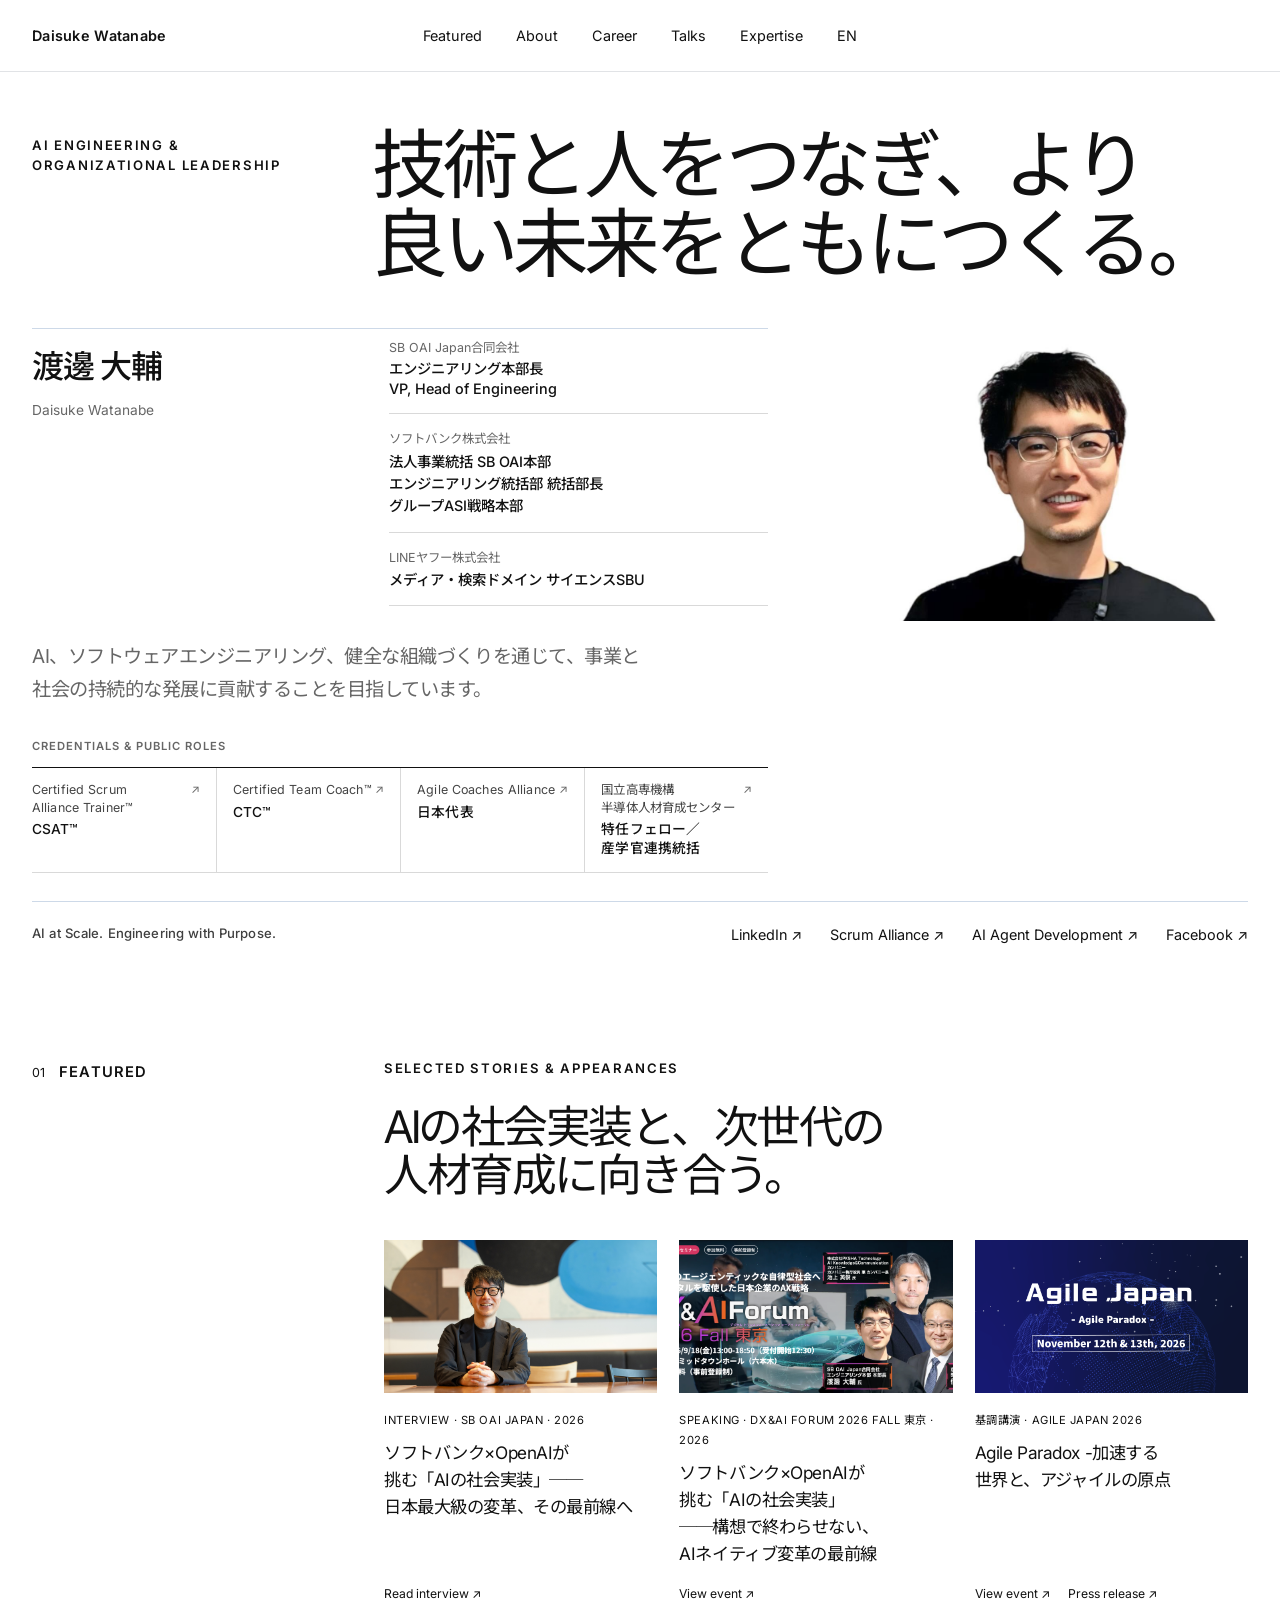
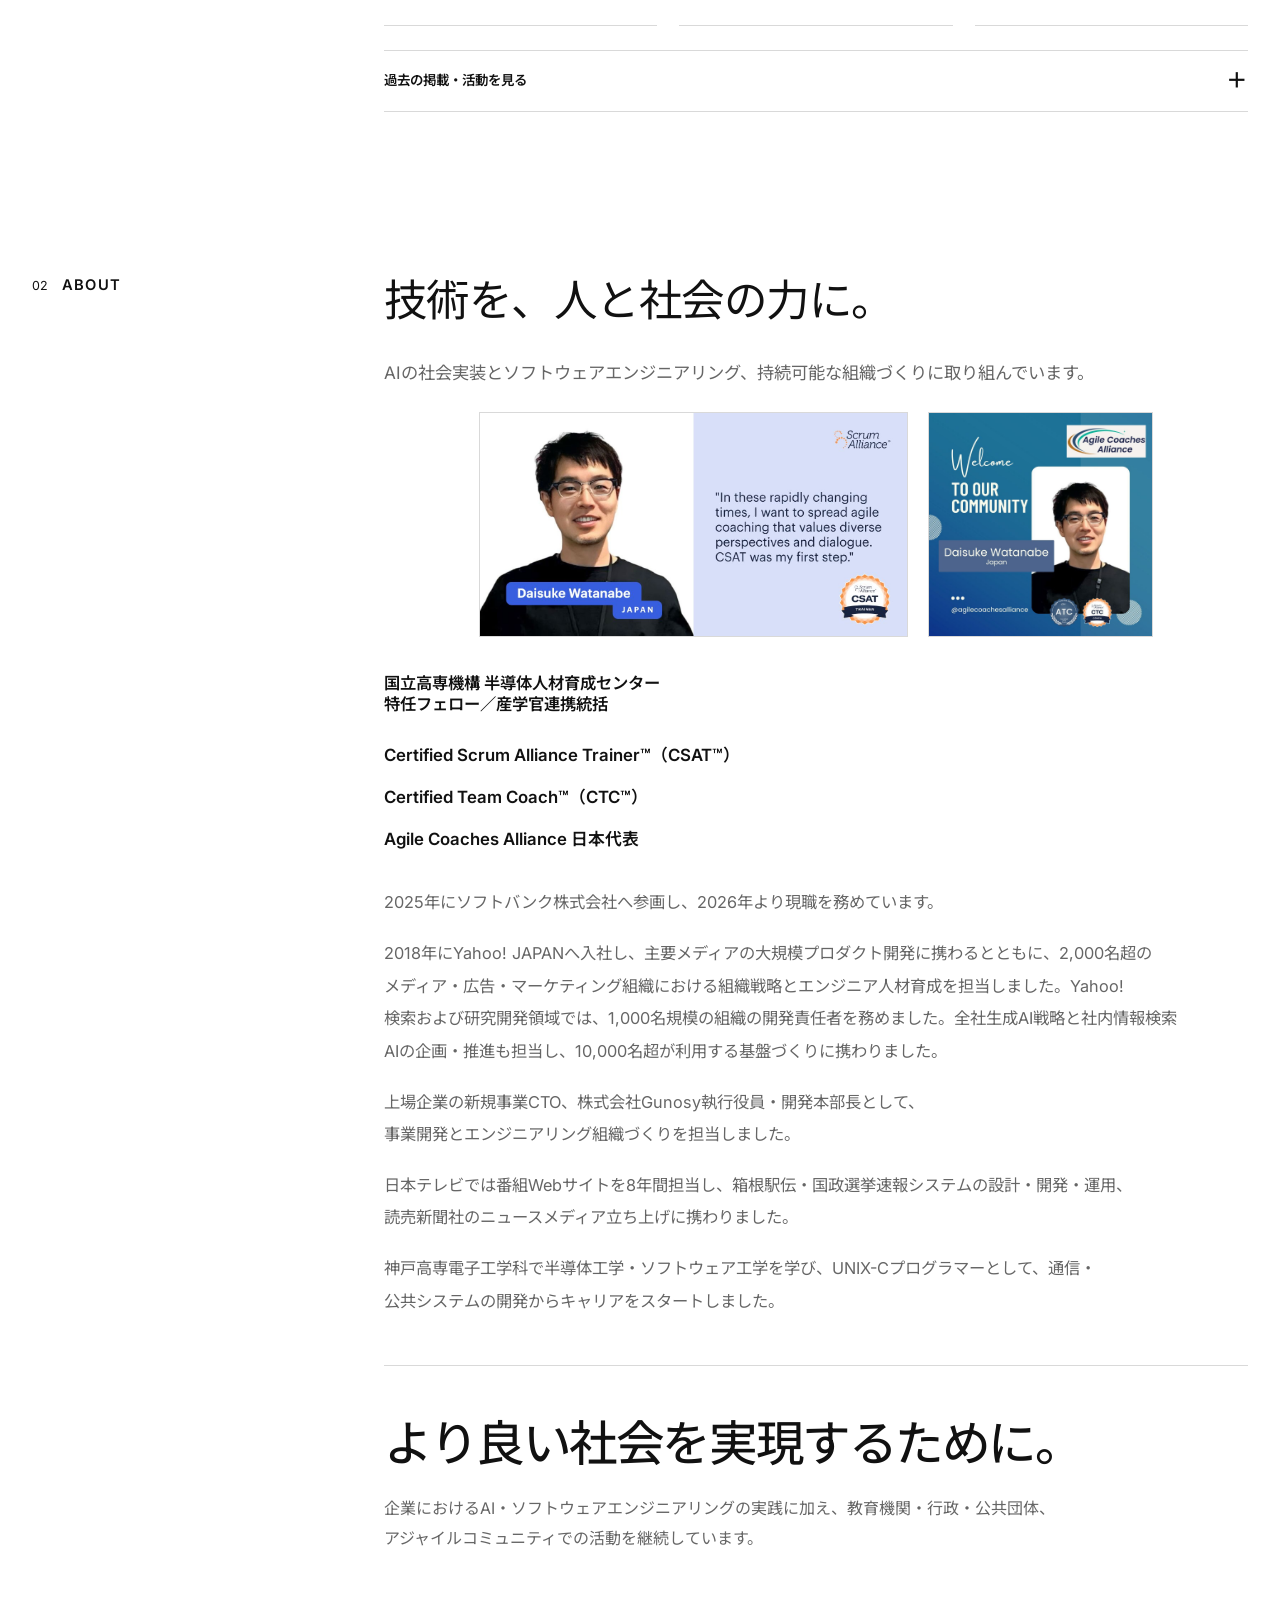
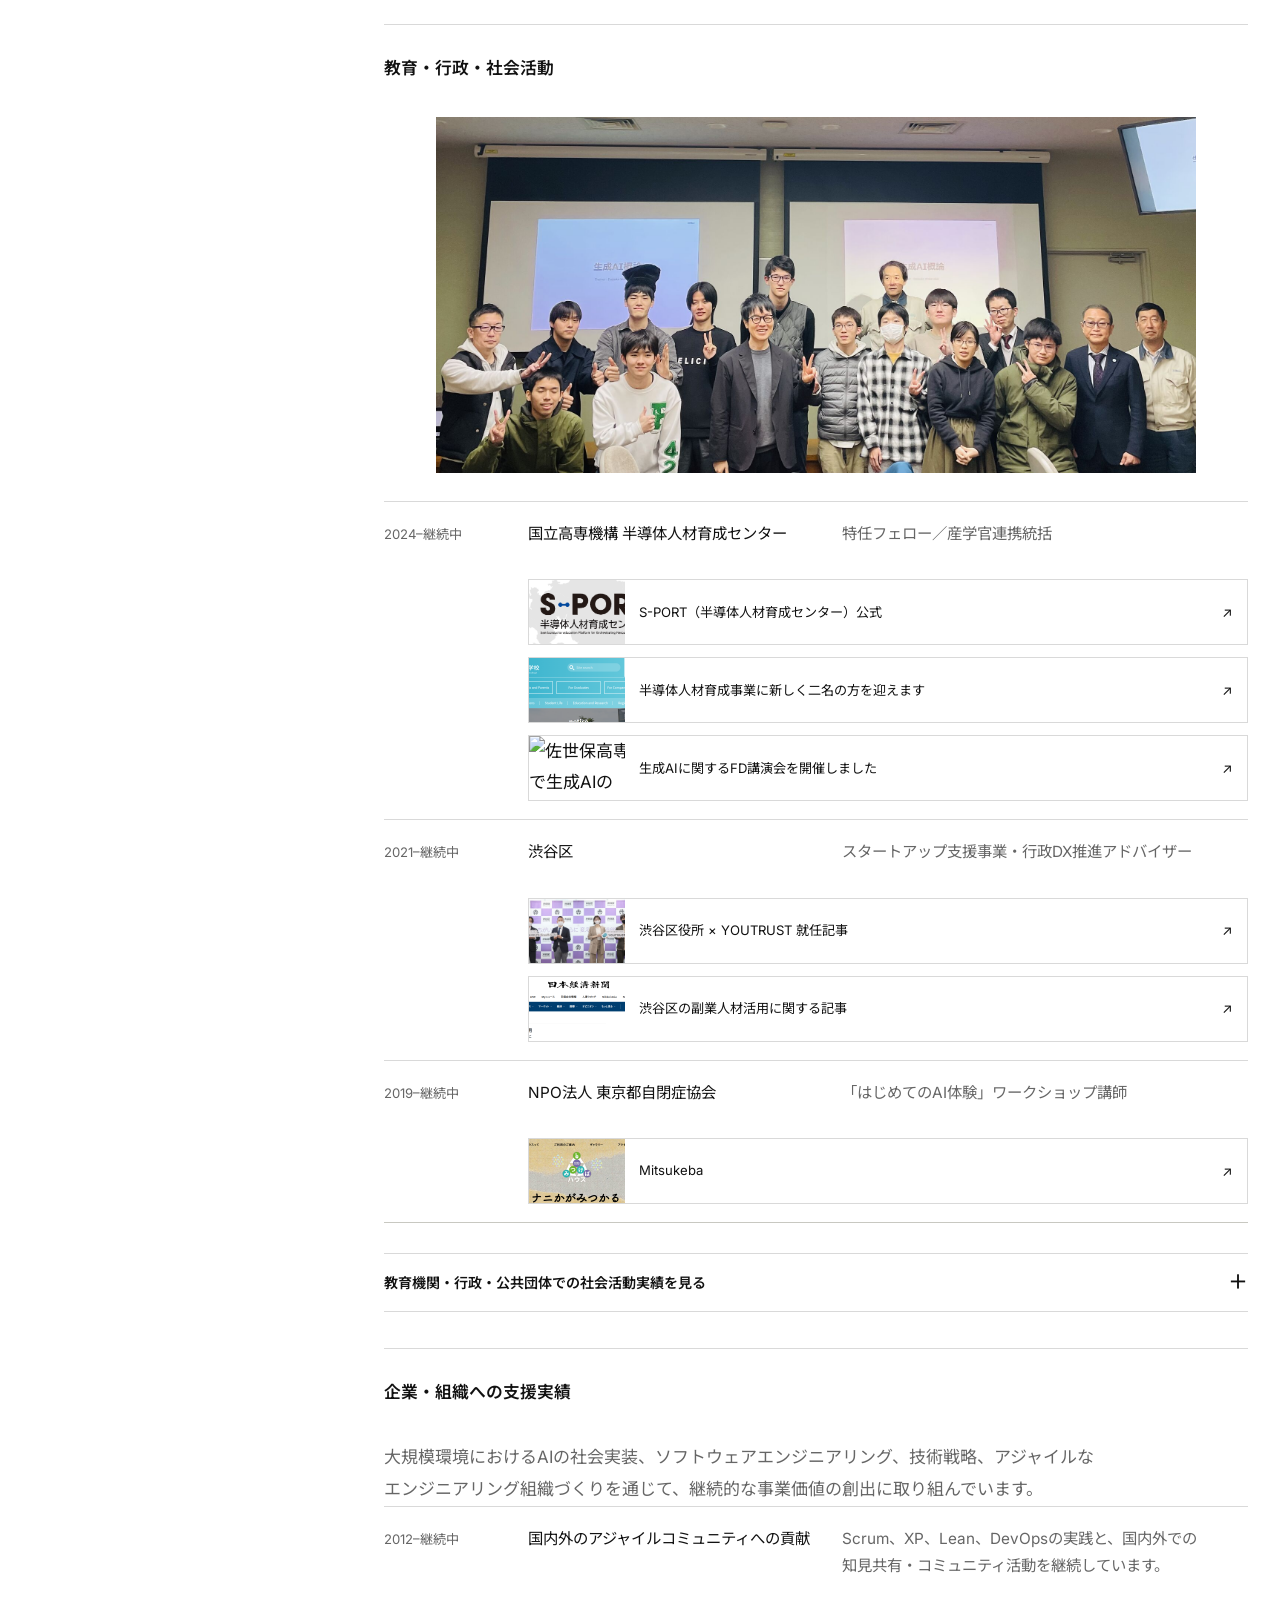
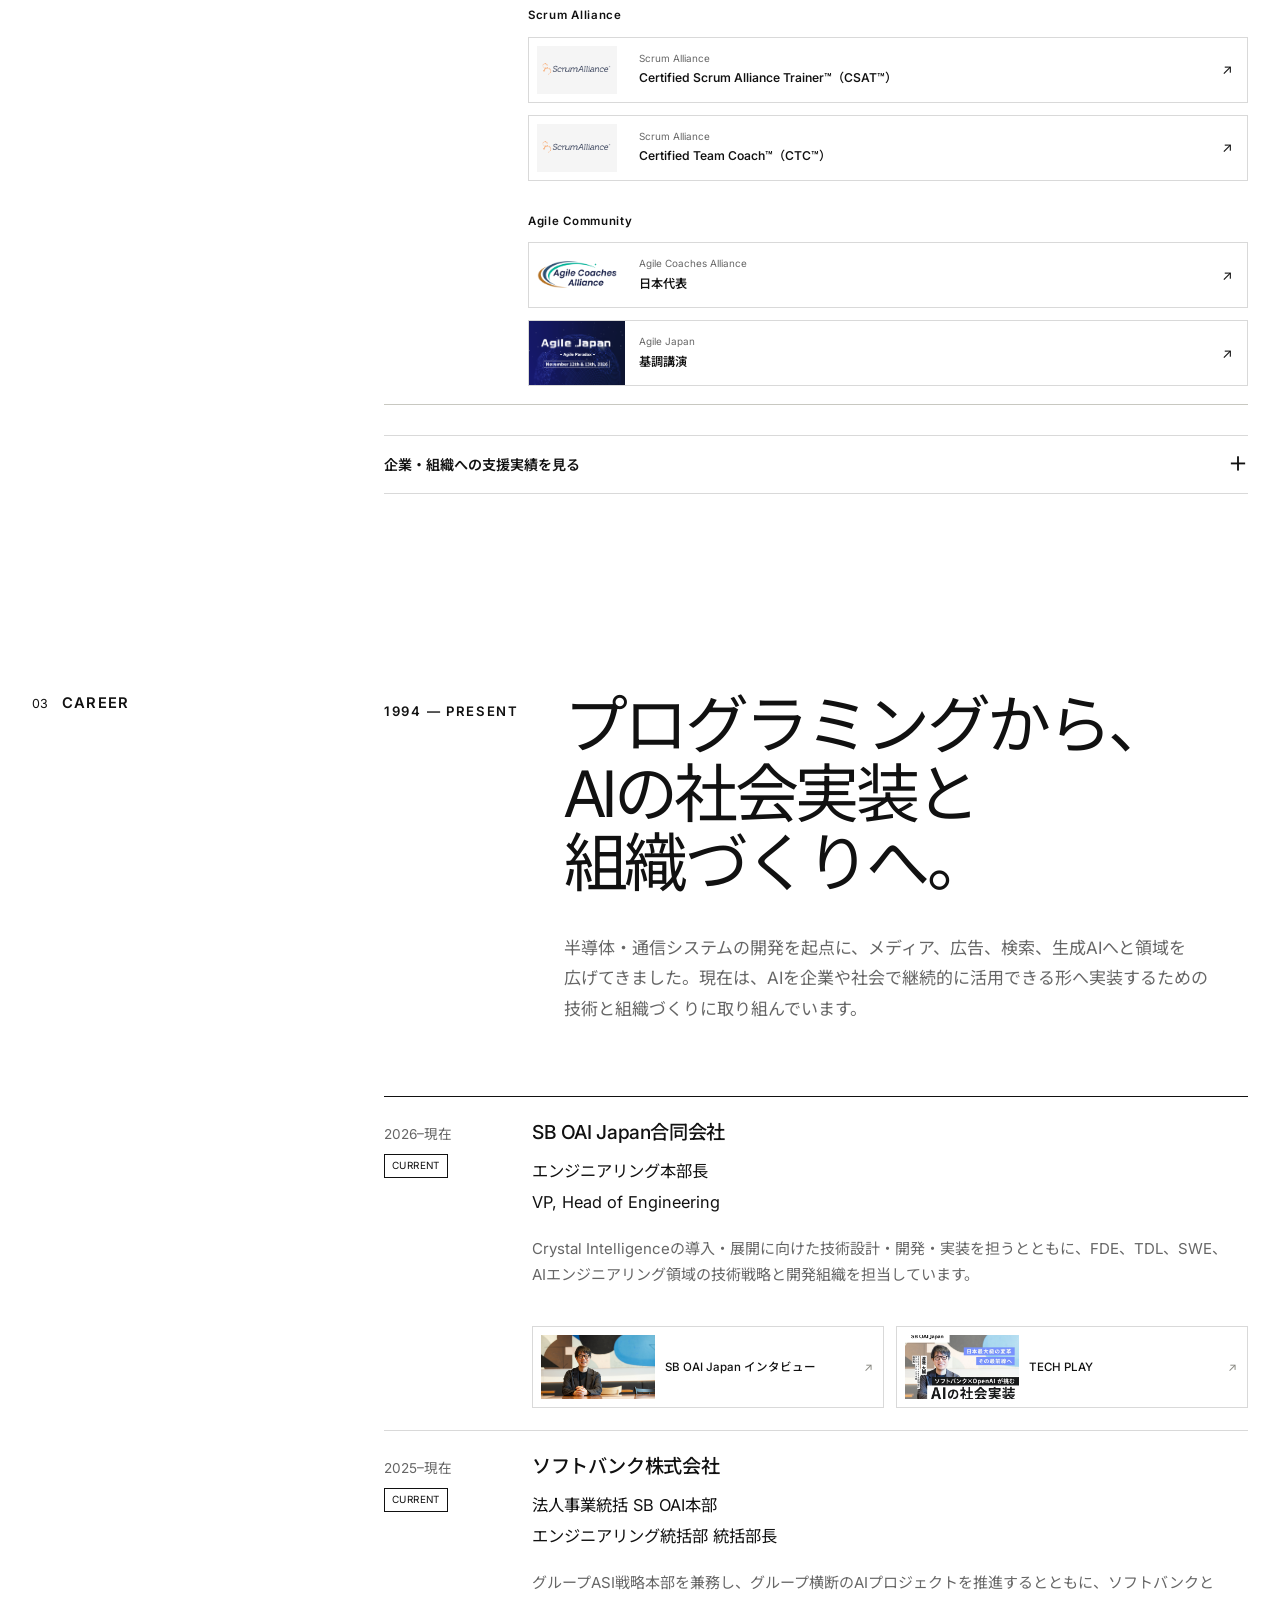
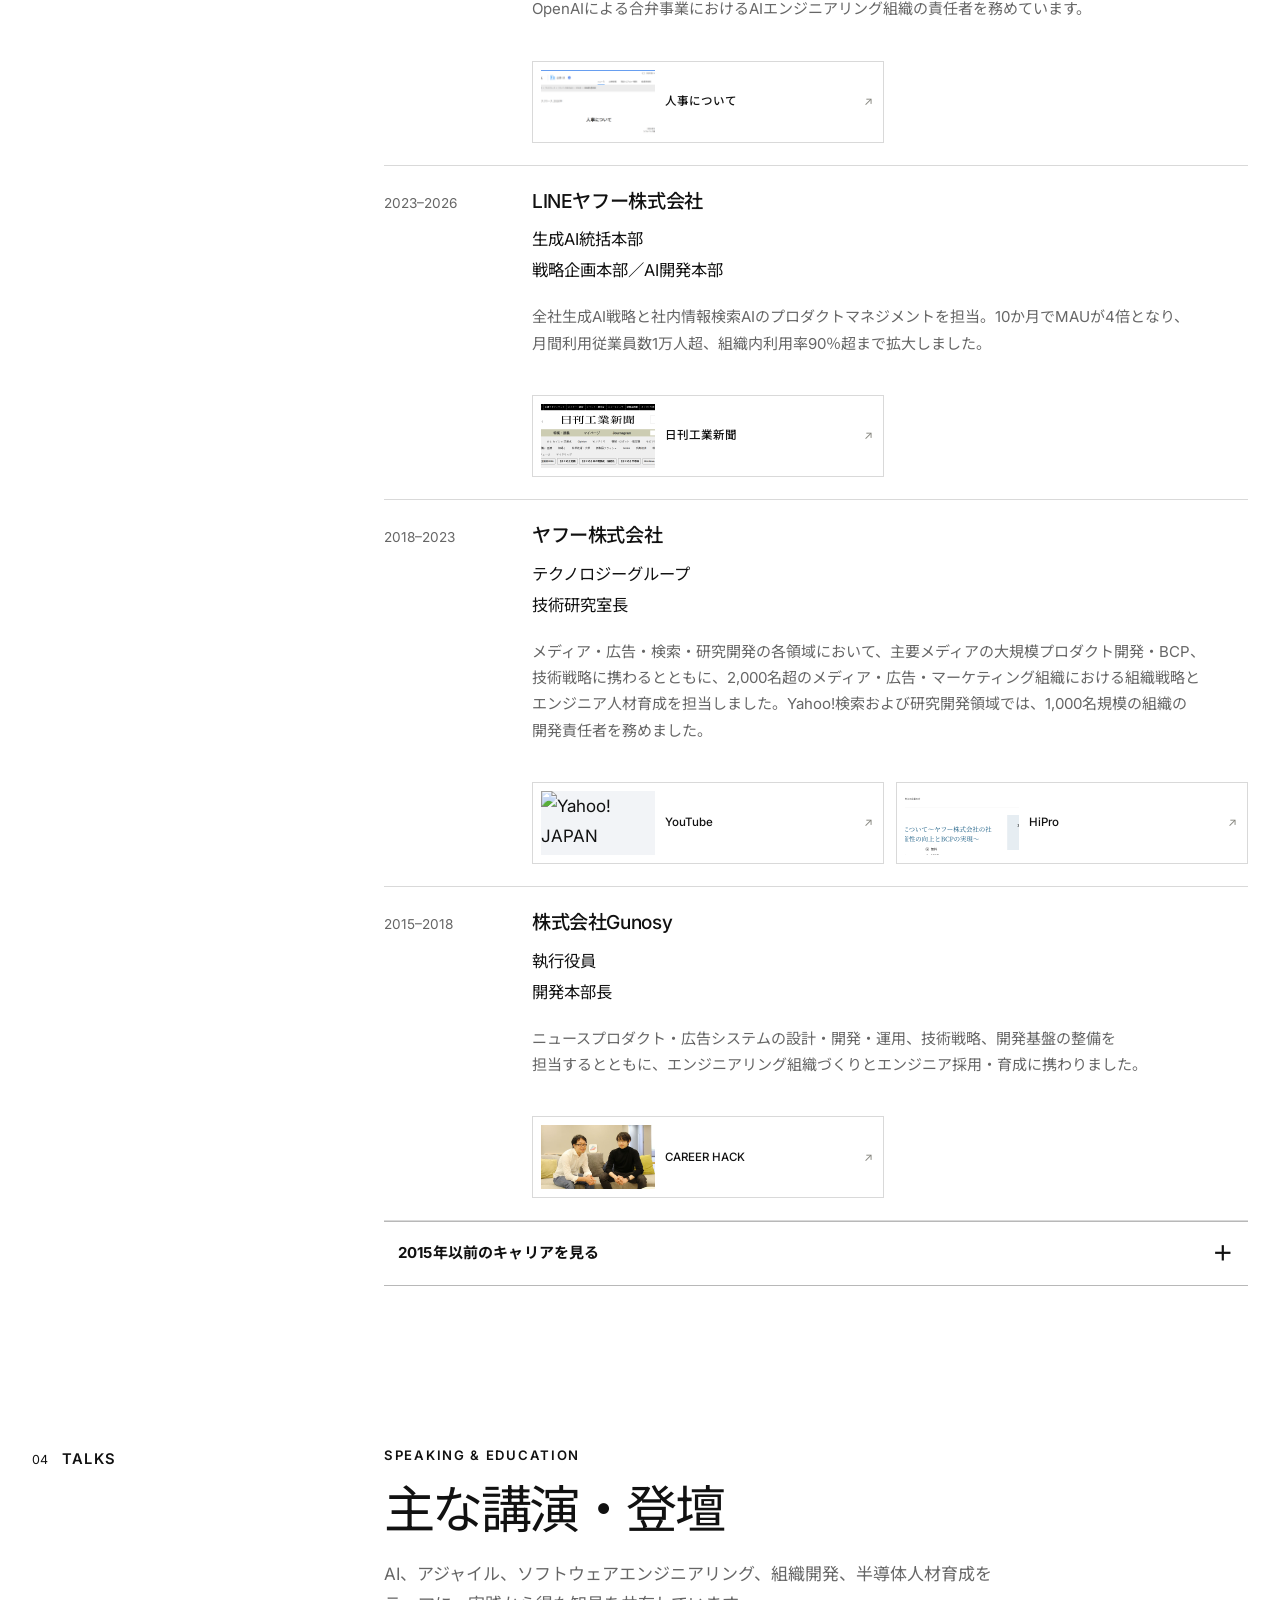
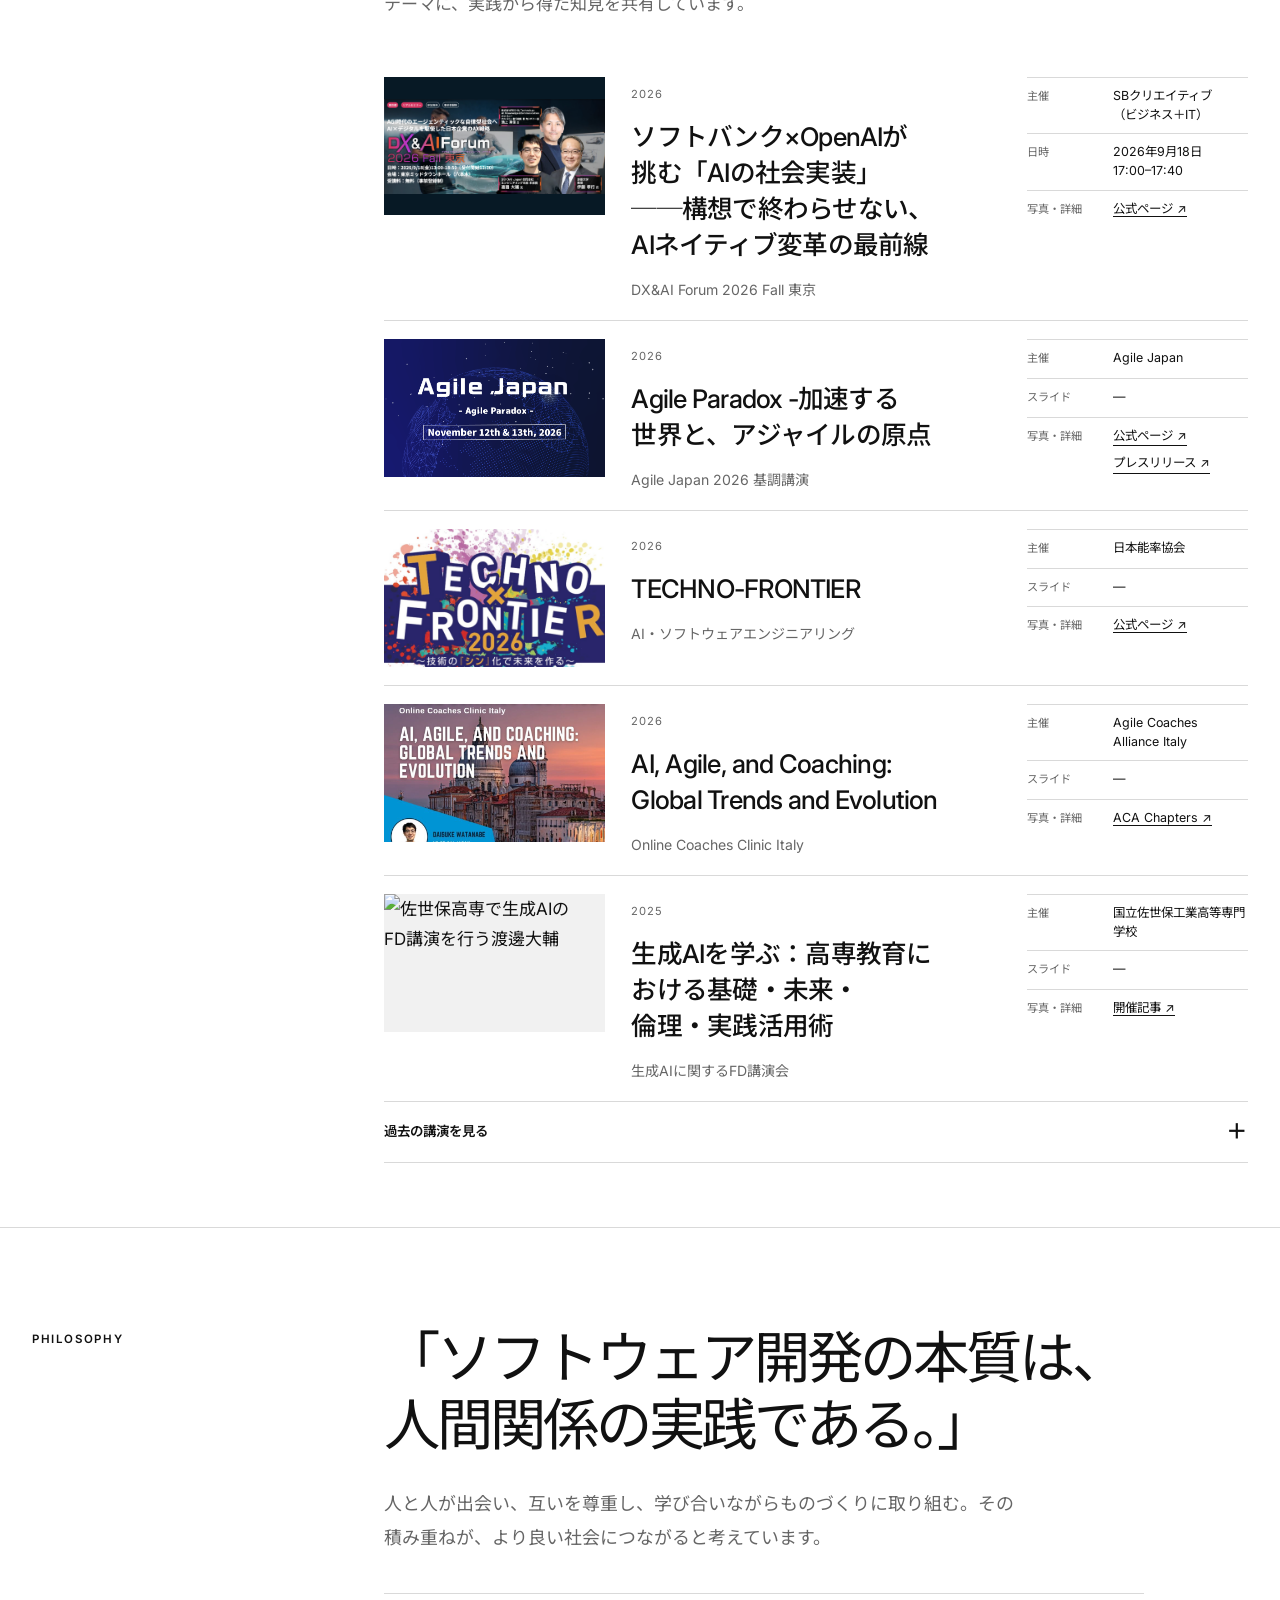
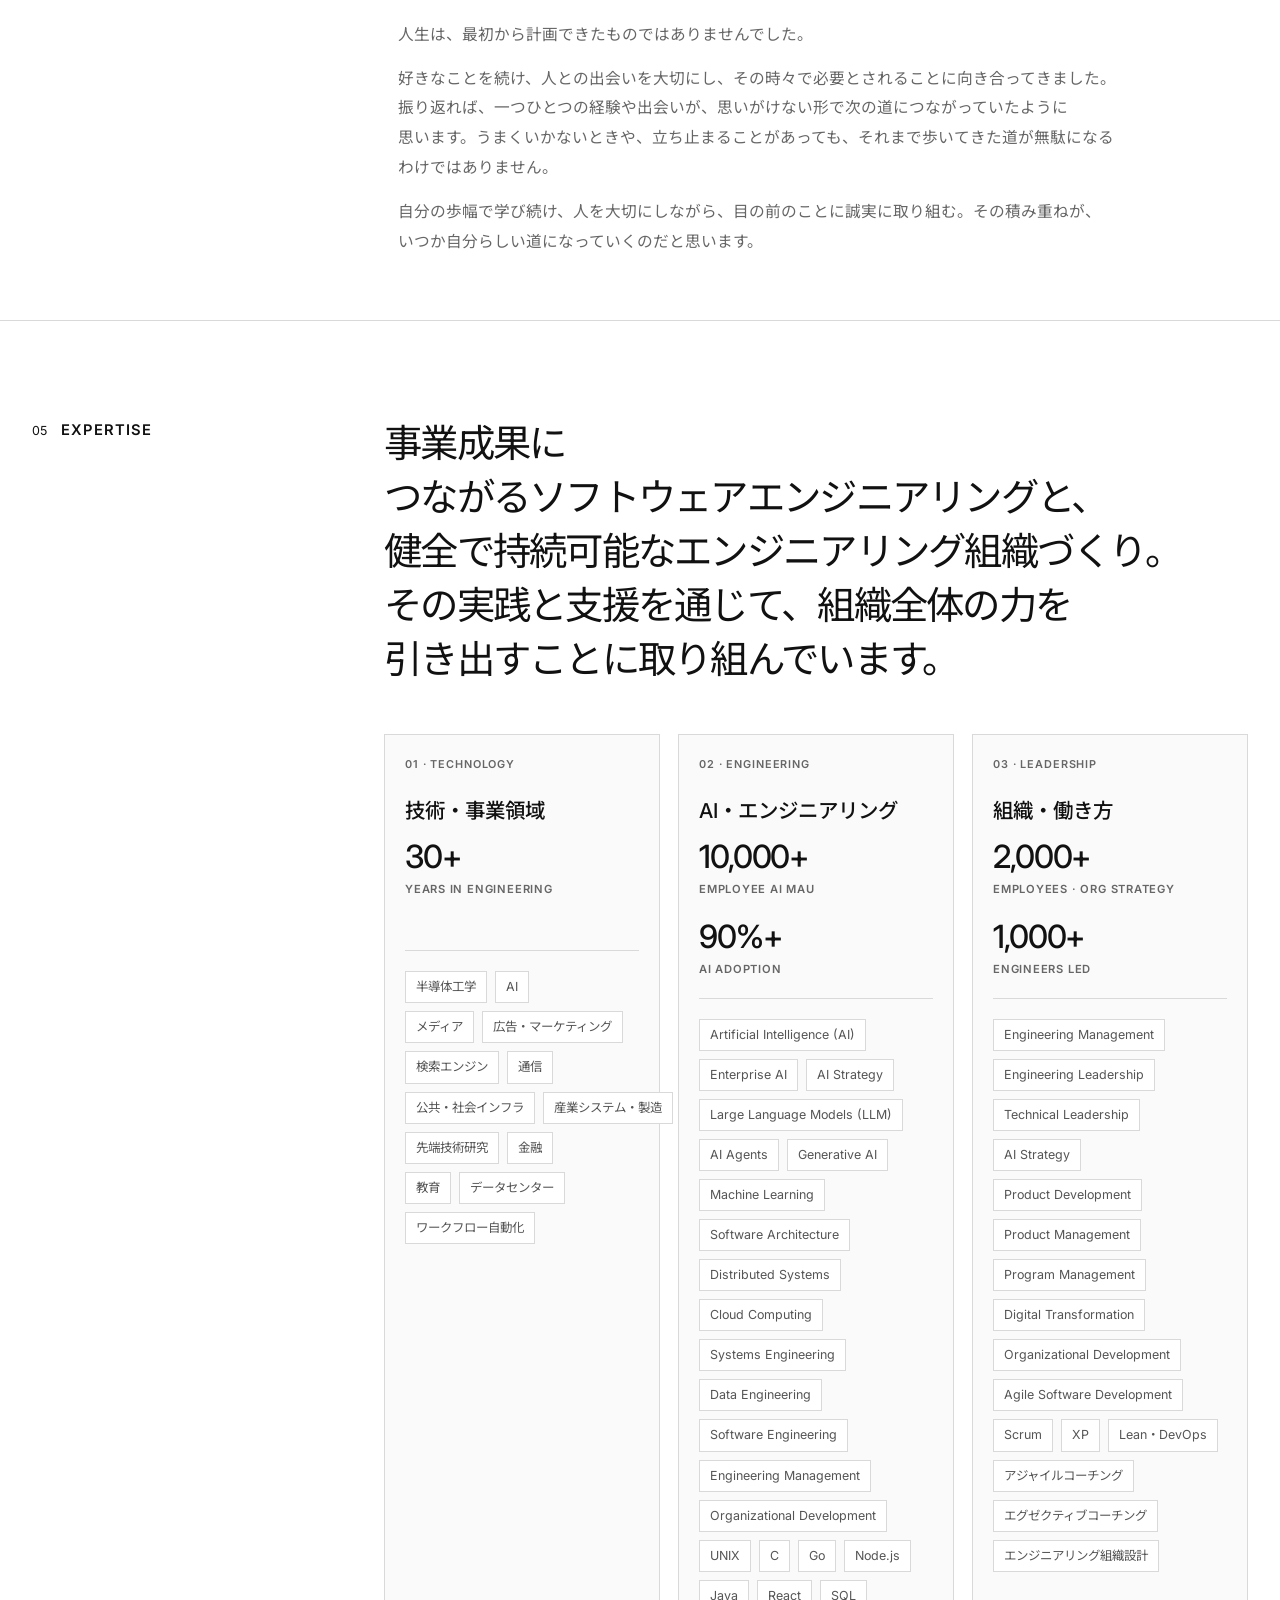
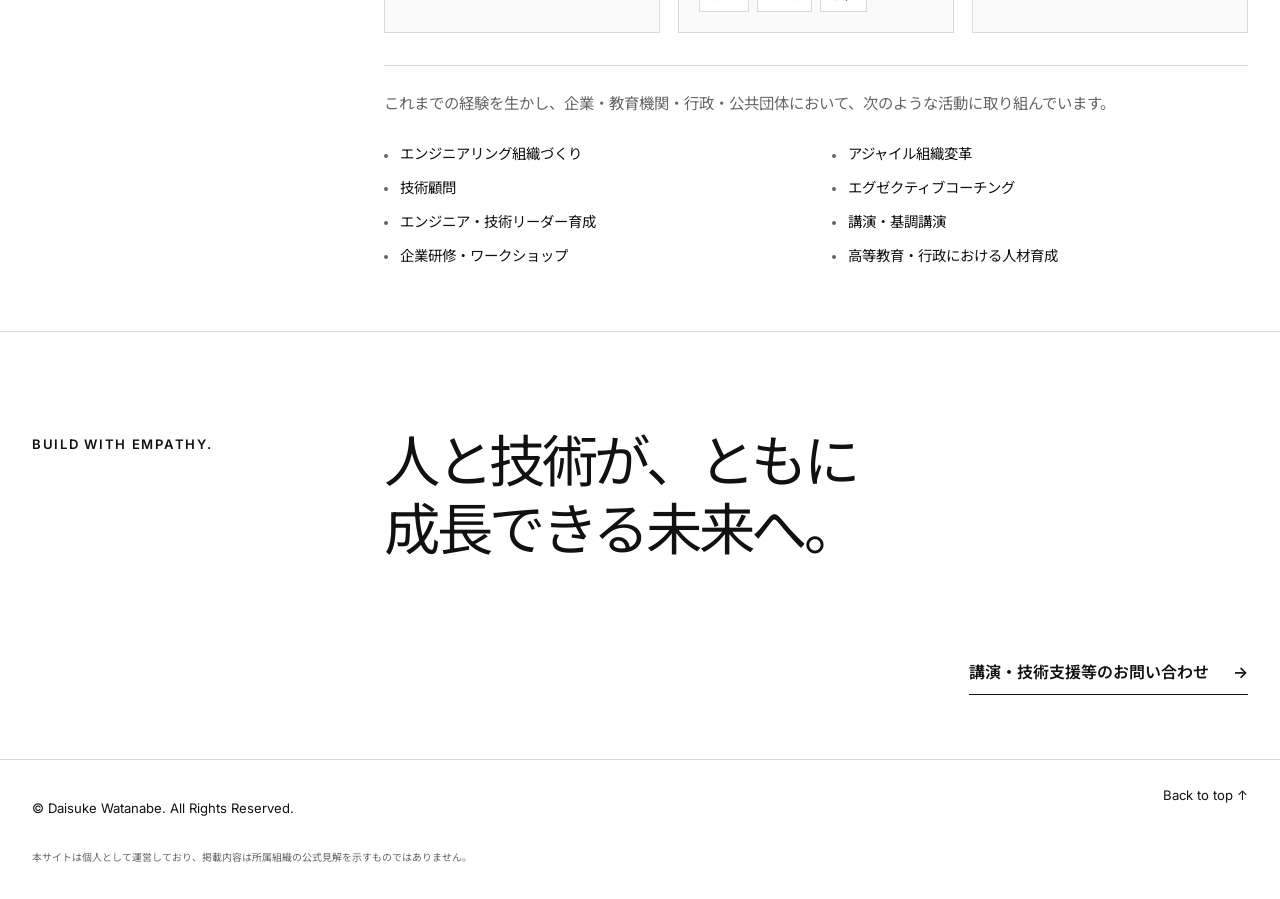
==== index.html @ 586364d8 "Update Nippon Television career details" ====
<!doctype html>
<html lang="ja">
  <head>
    <meta charset="UTF-8" />
    <base href="/" />
    <meta name="viewport" content="width=device-width, initial-scale=1.0" />
    <meta name="description" content="渡邊 大輔（Daisuke Watanabe）の公式プロフィール。SB OAI Japan VP, Head of Engineering。AI Engineering、Enterprise AI、Software Engineering、Engineering Leadershipを通じ、AIの社会実装と組織づくりに取り組んでいます。" />
    <meta name="keywords" content="渡邊 大輔,渡邊大輔,Daisuke Watanabe,SB OAI Japan,VP Head of Engineering,AI Engineering,Enterprise AI,Software Engineering,Engineering Leadership,SoftBank,アジャイル,CSAT,CTC" />
    <meta name="robots" content="index, follow, max-image-preview:large, max-snippet:-1, max-video-preview:-1" />
    <meta name="theme-color" content="#f7f7f5" />
    <meta name="author" content="Daisuke Watanabe" />
    <link rel="canonical" href="https://daisukewatanabejapan.github.io/" />
    <link rel="alternate" hreflang="ja" href="https://daisukewatanabejapan.github.io/" />
    <link rel="alternate" hreflang="en" href="https://daisukewatanabejapan.github.io/english.html" />
    <link rel="alternate" hreflang="x-default" href="https://daisukewatanabejapan.github.io/english.html" />
    <meta property="og:type" content="profile" />
    <meta property="og:site_name" content="Daisuke Watanabe" />
    <meta property="og:locale" content="ja_JP" />
    <meta property="og:locale:alternate" content="en_US" />
    <meta property="og:title" content="渡邊 大輔（Daisuke Watanabe）| SB OAI Japan・AI Engineering" />
    <meta property="og:description" content="SB OAI Japan VP, Head of Engineering。Enterprise AI、Software Engineering、Engineering Leadershipを通じ、AIの社会実装と組織づくりに取り組んでいます。" />
    <meta property="og:url" content="https://daisukewatanabejapan.github.io/" />
    <meta property="og:image" content="https://daisukewatanabejapan.github.io/watanabe.jpg" />
    <meta property="profile:first_name" content="Daisuke" />
    <meta property="profile:last_name" content="Watanabe" />
    <meta name="twitter:card" content="summary_large_image" />
    <meta name="twitter:title" content="渡邊 大輔（Daisuke Watanabe）| SB OAI Japan・AI Engineering" />
    <meta name="twitter:description" content="SB OAI Japan VP, Head of Engineering。Enterprise AI、Software Engineering、Engineering Leadershipに取り組む渡邊 大輔の公式プロフィール。" />
    <meta name="twitter:image" content="https://daisukewatanabejapan.github.io/watanabe.jpg" />
    <title>渡邊 大輔（Daisuke Watanabe）| SB OAI Japan・AI Engineering</title>
    <link rel="preconnect" href="https://fonts.googleapis.com" />
    <link rel="preconnect" href="https://fonts.gstatic.com" crossorigin />
    <link href="https://fonts.googleapis.com/css2?family=Inter:wght@400;500;600&amp;family=Noto+Sans+JP:wght@400;500;600&amp;display=swap" rel="stylesheet" />
    <link rel="stylesheet" href="./styles.css?v=20260830equalexpertise" />
    <script type="application/ld+json">
      {
        "@context": "https://schema.org",
        "@type": "Person",
        "@id": "https://daisukewatanabejapan.github.io/#person",
        "name": "Daisuke Watanabe",
        "alternateName": ["渡邊 大輔", "渡邊大輔"],
        "url": "https://daisukewatanabejapan.github.io/",
        "image": "https://daisukewatanabejapan.github.io/watanabe.jpg",
        "jobTitle": "VP, Head of Engineering",
        "worksFor": [
          {
            "@type": "Organization",
            "@id": "https://www.sb-oai.co.jp/#organization",
            "name": "SB OAI Japan GK",
            "alternateName": "SB OAI Japan合同会社",
            "url": "https://www.sb-oai.co.jp/"
          },
          {
            "@type": "Organization",
            "@id": "https://www.softbank.jp/en/corp/#organization",
            "name": "SoftBank Corp.",
            "alternateName": "ソフトバンク株式会社",
            "url": "https://www.softbank.jp/en/corp/"
          }
        ],
        "alumniOf": {
          "@type": "CollegeOrUniversity",
          "name": "神戸市立工業高等専門学校"
        },
        "knowsAbout": [
          "Artificial Intelligence",
          "Enterprise AI",
          "AI Engineering",
          "Generative AI",
          "Large Language Models",
          "AI Agents",
          "Software Engineering",
          "Engineering Management",
          "Organizational Development",
          "Agile Software Development",
          "Scrum"
        ],
        "sameAs": [
          "https://www.linkedin.com/in/daisukewatanabe/",
          "https://www.scrumalliance.org/trainer-search/trainer/225831",
          "https://github.com/daisukewatanabejapan/hajimete-ai-agent-development",
          "https://www.facebook.com/wd.watanabe"
        ]
      }
    </script>
    <script src="./script.js?v=20260830ntvcareer" defer></script>
  </head>
  <body>
    <a class="skip-link" href="#main">本文へ移動</a>
    <header class="site-header">
      <a class="wordmark" href="#top" aria-label="ページ上部へ">Daisuke Watanabe</a>
      <nav aria-label="メインナビゲーション">
        <a href="#featured">Featured</a>
        <a href="#about">About</a>
        <a href="#career">Career</a>
        <a href="#talks">Talks</a>
        <a href="#expertise">Expertise</a>
        <a class="lang-link" href="/english.html" aria-label="Switch to English">EN</a>
      </nav>
      <button class="menu-button" type="button" aria-expanded="false" aria-controls="mobile-nav">Menu</button>
      <div class="mobile-nav" id="mobile-nav" hidden>
        <a href="#featured">Featured</a>
        <a href="#about">About</a>
        <a href="#career">Career</a>
        <a href="#talks">Talks</a>
        <a href="#expertise">Expertise</a>
        <a class="lang-link" href="/english.html" aria-label="Switch to English">EN</a>
      </div>
    </header>

    <main id="main">
      <section class="hero" id="top">
        <div class="hero-heading">
          <p class="eyebrow">AI Engineering &amp; Organizational Leadership</p>
          <h1><span>技術と人をつなぎ、</span><span>より良い未来をともにつくる。</span></h1>
        </div>
        <div class="hero-profile">
          <div class="hero-overview">
            <div class="hero-name">
              <strong>渡邊 大輔</strong>
              <span>Daisuke Watanabe</span>
            </div>
            <div class="hero-current-roles" aria-label="現在の主な役職">
              <p><span>SB OAI Japan合同会社</span><strong><span class="hero-role-ja">エンジニアリング本部長</span><span class="hero-role-en" lang="en">VP, Head of Engineering</span></strong></p>
              <p><span>ソフトバンク株式会社</span><strong>法人事業統括 SB OAI本部 エンジニアリング統括部 統括部長<br />グループASI戦略本部</strong></p>
              <p><span>LINEヤフー株式会社</span><strong>メディア・検索ドメイン サイエンスSBU</strong></p>
            </div>
            <p class="hero-copy">AI、ソフトウェアエンジニアリング、健全な組織づくりを通じて、事業と社会の持続的な発展に貢献することを目指しています。</p>
            <div class="hero-credentials">
              <p class="hero-credentials-label">Credentials &amp; Public Roles</p>
              <ul class="hero-tags" aria-label="主な認定・社会活動">
                <li><a href="https://www.scrumalliance.org/trainer-search/trainer/225831">Certified Scrum Alliance Trainer™<strong>CSAT™</strong><span aria-hidden="true">↗</span></a></li>
                <li><a href="https://www.scrumalliance.org/trainer-search/trainer/225831">Certified Team Coach™<strong>CTC™</strong><span aria-hidden="true">↗</span></a></li>
                <li><a href="https://www.agilecoachesalliance.org/chapters/">Agile Coaches Alliance<strong>日本代表</strong><span aria-hidden="true">↗</span></a></li>
                <li><a href="https://www.sasebo.ac.jp/education/s-port/">国立高専機構 半導体人材育成センター<strong>特任フェロー／産学官連携統括</strong><span aria-hidden="true">↗</span></a></li>
              </ul>
            </div>
          </div>
          <figure class="portrait">
            <img src="./watanabe.jpg" alt="渡邊大輔のポートレート" width="980" height="972" />
          </figure>
        </div>
        <div class="hero-meta">
          <p class="hero-tagline">AI at Scale. Engineering with Purpose.</p>
          <div class="social-links">
            <a href="https://www.linkedin.com/in/daisukewatanabe/" rel="me">LinkedIn ↗</a>
            <a href="https://www.scrumalliance.org/trainer-search/trainer/225831" rel="me">Scrum Alliance ↗</a>
            <a href="https://github.com/daisukewatanabejapan/hajimete-ai-agent-development">AI Agent Development ↗</a>
            <a href="https://www.facebook.com/wd.watanabe" rel="me">Facebook ↗</a>
          </div>
        </div>
      </section>

      <section class="section featured" id="featured">
        <div class="section-label"><span>01</span><h2>Featured</h2></div>
        <div class="section-content">
          <div class="featured-lead">
            <p class="eyebrow">Selected stories &amp; appearances</p>
            <h3><span>AIの社会実装と、</span><span>次世代の人材育成に向き合う。</span></h3>
          </div>
          <div class="featured-grid">
            <a class="feature-card" href="https://www.sb-oai.co.jp/careers/interviews/20260714_01/">
              <span class="feature-thumb"><img src="./images/sb-oai-interview-20260714.jpg?v=8ab3105" alt="SB OAI Japan公式インタビューのファーストビューに掲載された渡邊大輔" loading="lazy" /></span>
              <span class="card-meta">Interview · SB OAI Japan · 2026</span>
              <h3>ソフトバンク×OpenAIが挑む「AIの社会実装」── 日本最大級の変革、その最前線へ</h3>
              <span class="card-link">Read interview ↗</span>
            </a>
            <a class="feature-card" href="https://www.sbbit.jp/eventinfo/dx-ai">
              <span class="feature-thumb"><img src="./images/dx-ai-forum-2026-fall.png" alt="DX&amp;AI Forum 2026 Fall 東京の登壇者と開催概要" loading="lazy" /></span>
              <span class="card-meta">Speaking · DX&amp;AI Forum 2026 Fall 東京 · 2026</span>
              <h3>ソフトバンク×OpenAIが挑む「AIの社会実装」──構想で終わらせない、AIネイティブ変革の最前線</h3>
              <span class="card-link">View event ↗</span>
            </a>
            <article class="feature-card feature-card-with-links">
              <a class="feature-card-main" href="https://2026.agilejapan.jp">
                <span class="feature-thumb"><img src="./agile-japan-2026-official.png" alt="Agile Japan 2026公式メインビジュアル" loading="lazy" /></span>
                <span class="card-meta">基調講演 · Agile Japan 2026</span>
                <h3>Agile Paradox -加速する世界と、アジャイルの原点</h3>
              </a>
              <div class="feature-card-links">
                <a class="card-link" href="https://2026.agilejapan.jp">View event ↗</a>
                <a class="card-link" href="https://prtimes.jp/main/html/rd/p/000000013.000102897.html">Press release ↗</a>
              </div>
            </article>
            <details class="featured-more">
              <summary>過去の掲載・活動を見る <span>＋</span></summary>
              <div class="featured-more-grid">
                <a class="feature-card" href="https://techplay.jp/column/2112"><span class="feature-thumb"><img src="./thumbnails/techplay-feature.webp" alt="ソフトバンクとOpenAIが挑むAIの社会実装 TECH PLAYインタビューのサムネイル" loading="lazy" /></span><span class="card-meta">Interview · TECH PLAY · 2026</span><h3>ソフトバンク×OpenAIが挑む「AIの社会実装」</h3><span class="card-link">Read story ↗</span></a>
                <a class="feature-card video-card" href="https://www.youtube.com/watch?v=2jMufSFdwg8"><span class="feature-thumb"><img src="https://i.ytimg.com/vi/2jMufSFdwg8/hqdefault.jpg" alt="Yahoo! JAPAN CTO・VPoEキャリアトークのサムネイル" loading="lazy" /><span class="play-button" aria-hidden="true">▶</span></span><span class="card-meta">Video · Yahoo! JAPAN</span><h3>CTO/VPoEキャリアトーク #1</h3><span class="card-link">YouTubeで見る ↗</span></a>
                <a class="feature-card" href="https://www.sasebo.ac.jp/articles/44328/"><span class="feature-thumb"><img src="https://www.sasebo.ac.jp/wp-content/uploads/2025/02/ee95f4a77c4a32d712b6f6f6f3cae36b-812x900.jpg" alt="佐世保高専で生成AIのFD講演を行う渡邊大輔" loading="lazy" /></span><span class="card-meta">Education · Sasebo KOSEN · 2025</span><h3>生成AIに関するFD講演会</h3><span class="card-link">Read article ↗</span></a>
                <a class="feature-card" href="https://www.softbank.jp/corp/news/press/sbkk/2026/20260529_01/"><span class="feature-thumb"><img src="./thumbnails/softbank-personnel.png" alt="ソフトバンク人事発表のサムネイル" loading="lazy" /></span><span class="card-meta">SoftBank · 2026</span><h3>人事について</h3><span class="card-link">View release ↗</span></a>
                <a class="feature-card" href="https://www.scrumalliance.org/trainer-search/trainer/225831"><span class="feature-thumb"><img src="./thumbnails/scrum-alliance-official.png" alt="Scrum Alliance公式ロゴ" loading="lazy" /></span><span class="card-meta">Credential · Scrum Alliance</span><h3>Certified Scrum Alliance Trainer™</h3><span class="card-link">View profile ↗</span></a>
              </div>
            </details>
          </div>
        </div>
      </section>

      <section class="section" id="about">
        <div class="section-label"><span>02</span><h2>About</h2></div>
        <div class="section-content">
          <h3 class="about-main-heading">技術を、人と社会の力に。</h3>
          <p class="about-focus-summary">AIの社会実装とソフトウェアエンジニアリング、持続可能な組織づくりに取り組んでいます。</p>
          <div class="about-visual-grid">
            <figure class="about-hero-visual">
              <img src="https://daisukewatanabejapan.github.io/scrum-alliance-csat-daisuke-watanabe.jpeg" alt="渡邊大輔のScrum Alliance認定トレーナー（CSAT）紹介ビジュアル" width="1200" height="627" />
            </figure>
            <figure class="about-community-visual">
              <img src="./images/agile-coaches-alliance-daisuke-watanabe.jpeg" alt="Agile Coaches Alliance Japanコミュニティへの渡邊大輔参加紹介ビジュアル" width="1080" height="1080" loading="lazy" />
            </figure>
          </div>
          <div class="about-intro">
            <div class="about-ja">
              <div class="about-position">
                <p class="about-position-entry about-position-entry-compact"><strong class="about-position-org">国立高専機構 半導体人材育成センター</strong><strong>特任フェロー／産学官連携統括</strong></p>
                <p class="about-position-credentials"><strong class="about-position-credential-line">Certified Scrum Alliance Trainer™（CSAT™）</strong><strong class="about-position-credential-line">Certified Team Coach™（CTC™）</strong><strong class="about-position-credential-line">Agile Coaches Alliance 日本代表</strong></p>
              </div>
              <p>2025年にソフトバンク株式会社へ参画し、2026年より現職を務めています。</p>
              <p>2018年にYahoo! JAPANへ入社し、主要メディアの大規模プロダクト開発に携わるとともに、2,000名超のメディア・広告・マーケティング組織における組織戦略とエンジニア人材育成を担当しました。Yahoo!検索および研究開発領域では、1,000名規模の組織の開発責任者を務めました。全社生成AI戦略と社内情報検索AIの企画・推進も担当し、10,000名超が利用する基盤づくりに携わりました。</p>
              <p class="about-career-business">上場企業の新規事業CTO、株式会社Gunosy執行役員・開発本部長として、<span class="about-career-no-break">事業開発とエンジニアリング組織づくりを担当しました。</span></p>
              <p>日本テレビでは番組Webサイトを8年間担当し、箱根駅伝・国政選挙速報システムの設計・開発・運用、読売新聞社のニュースメディア立ち上げに携わりました。</p>
              <p>神戸高専電子工学科で半導体工学・ソフトウェア工学を学び、UNIX-Cプログラマーとして、通信・公共システムの開発からキャリアをスタートしました。</p>
            </div>
          </div>
          <div class="main-activities">
            <div class="activities-heading">
              <h3>より良い社会を実現するために。</h3>
              <p><span>企業におけるAI・ソフトウェアエンジニアリングの実践に加え、</span><span>教育機関・行政・公共団体、アジャイルコミュニティでの活動を継続しています。</span></p>
            </div>
            <section class="activity-domain enterprise-activity" aria-labelledby="enterprise-activity-title">
              <div class="activity-domain-heading"><h4 id="enterprise-activity-title">企業・組織への支援実績</h4></div>
              <div class="activity-domain-body">
                <p>大規模環境におけるAIの社会実装、ソフトウェアエンジニアリング、技術戦略、アジャイルなエンジニアリング組織づくりを通じて、継続的な事業価値の創出に取り組んでいます。</p>
                <ul class="project-list agile-activity-list">
                  <li><span>2012–継続中</span><p>国内外のアジャイルコミュニティへの貢献</p><strong>Scrum、XP、Lean、DevOpsの実践と、国内外での知見共有・コミュニティ活動を継続しています。</strong><div class="activity-link-group agile-activity-links">
                    <section class="agile-card-group" aria-labelledby="scrum-alliance-group-title">
                      <h5 id="scrum-alliance-group-title">Scrum Alliance</h5>
                      <div class="agile-card-grid">
                        <a class="activity-link-tile" href="https://www.scrumalliance.org/trainer-search/trainer/225831"><img class="activity-link-image activity-link-logo" src="./thumbnails/scrum-alliance-official.png" alt="Scrum Alliance公式ロゴ" loading="lazy" /><span class="activity-link-copy"><small>Scrum Alliance</small><strong>Certified Scrum Alliance Trainer™（CSAT™）</strong></span><span class="activity-link-arrow" aria-hidden="true">↗</span></a>
                        <a class="activity-link-tile" href="https://www.scrumalliance.org/trainer-search/trainer/225831"><img class="activity-link-image activity-link-logo" src="./thumbnails/scrum-alliance-official.png" alt="Scrum Alliance公式ロゴ" loading="lazy" /><span class="activity-link-copy"><small>Scrum Alliance</small><strong>Certified Team Coach™（CTC™）</strong></span><span class="activity-link-arrow" aria-hidden="true">↗</span></a>
                      </div>
                    </section>
                    <section class="agile-card-group" aria-labelledby="agile-community-group-title">
                      <h5 id="agile-community-group-title">Agile Community</h5>
                      <div class="agile-card-grid">
                        <a class="activity-link-tile" href="https://www.agilecoachesalliance.org/chapters/"><img class="activity-link-image activity-link-logo" src="./aca-official-logo.png" alt="Agile Coaches Alliance公式ロゴ" loading="lazy" /><span class="activity-link-copy"><small>Agile Coaches Alliance</small><strong>日本代表</strong></span><span class="activity-link-arrow" aria-hidden="true">↗</span></a>
                        <a class="activity-link-tile" href="https://2026.agilejapan.jp/"><img class="activity-link-image" src="./agile-japan-2026-official.png" alt="Agile Japan 2026公式メインビジュアル" loading="lazy" /><span class="activity-link-copy"><small>Agile Japan</small><strong>基調講演</strong></span><span class="activity-link-arrow" aria-hidden="true">↗</span></a>
                      </div>
                    </section>
                  </div></li>
                </ul>
                <details class="domain-activity-more">
                  <summary>企業・組織への支援実績を見る <span aria-hidden="true">＋</span></summary>
                  <ul class="project-list">
                    <li><span>2025–2026</span><p>日本生命保険相互会社</p><strong>アジャイルCoE組織支援</strong></li>
                    <li><span>2023</span><p>パナソニックグループ労働組合連合会</p><strong>DX講師</strong></li>
                    <li><span>2022–2024</span><p>日工株式会社</p><strong>研究開発支援・アジャイルコーチ</strong></li>
                    <li><span>2021–2026</span><p>第一ライフテクノクロス株式会社</p><strong>アジャイル組織・高度人材評価支援</strong></li>
                    <li><span>2021</span><p>株式会社インテック</p><strong>アジャイル組織化支援</strong></li>
                    <li><span>2018–2022</span><p>株式会社paild</p><strong>エグゼクティブコーチ・人事／組織開発支援</strong></li>
                    <li><span>2018–2022</span><p>株式会社Gunosy</p><strong>技術顧問</strong></li>
                  </ul>
                </details>
              </div>
            </section>
            <section class="activity-domain education-activity" aria-labelledby="education-activity-title">
              <div class="activity-domain-heading"><h4 id="education-activity-title">教育・行政・社会活動</h4></div>
              <div class="activity-domain-body">
          <figure class="education-activity-visual">
            <img src="./images/education-social-activities-group.jpeg" alt="教育・社会活動で参加者と撮影した集合写真" width="2048" height="959" loading="lazy" />
          </figure>
          <div class="ongoing-activities">
            <ul class="project-list">
              <li><span>2024–継続中</span><p>国立高専機構 半導体人材育成センター</p><strong>特任フェロー／産学官連携統括</strong><div class="activity-link-group"><a class="activity-link-tile" href="https://www.sasebo.ac.jp/education/s-port/"><img class="activity-link-image" src="./thumbnails/s-port-official-v2.png" alt="S-PORT公式サイトのサムネイル" loading="lazy" /><span class="activity-link-copy">S-PORT（半導体人材育成センター）公式</span><span class="activity-link-arrow" aria-hidden="true">↗</span></a><a class="activity-link-tile" href="https://www.sasebo.ac.jp/articles/43759/"><img class="activity-link-image" src="./thumbnails/sasebo-appointment.png" alt="半導体人材育成事業着任記事のサムネイル" loading="lazy" /><span class="activity-link-copy">半導体人材育成事業に新しく二名の方を迎えます</span><span class="activity-link-arrow" aria-hidden="true">↗</span></a><a class="activity-link-tile" href="https://www.sasebo.ac.jp/articles/44328/"><img class="activity-link-image" src="https://www.sasebo.ac.jp/wp-content/uploads/2025/02/ee95f4a77c4a32d712b6f6f6f3cae36b-812x900.jpg" alt="佐世保高専で生成AIのFD講演を行う渡邊大輔" loading="lazy" /><span class="activity-link-copy">生成AIに関するFD講演会を開催しました</span><span class="activity-link-arrow" aria-hidden="true">↗</span></a></div></li>
              <li><span>2021–継続中</span><p>渋谷区</p><strong>スタートアップ支援事業・行政DX推進アドバイザー</strong><div class="activity-link-group"><a class="activity-link-tile" href="https://prtimes.jp/main/html/rd/p/000000033.000040832.html"><img class="activity-link-image" src="./thumbnails/shibuya-youtrust-official.jpeg" alt="渋谷区役所とYOUTRUSTの就任式写真" loading="lazy" /><span class="activity-link-copy">渋谷区役所 × YOUTRUST 就任記事</span><span class="activity-link-arrow" aria-hidden="true">↗</span></a><a class="activity-link-tile" href="https://www.nikkei.com/article/DGKKZO71375780W1A420C2L83000/"><img class="activity-link-image" src="./thumbnails/nikkei-shibuya.png" alt="渋谷区の副業人材活用記事のサムネイル" loading="lazy" /><span class="activity-link-copy">渋谷区の副業人材活用に関する記事</span><span class="activity-link-arrow" aria-hidden="true">↗</span></a></div></li>
              <li><span>2019–継続中</span><p>NPO法人 東京都自閉症協会</p><strong>「はじめてのAI体験」ワークショップ講師</strong><div class="activity-link-group"><a class="activity-link-tile" href="https://www.mitsukeba.com"><img class="activity-link-image" src="./thumbnails/mitsukeba.png" alt="Mitsukeba公式サイトのサムネイル" loading="lazy" /><span class="activity-link-copy">Mitsukeba</span><span class="activity-link-arrow" aria-hidden="true">↗</span></a></div></li>
            </ul>
          </div>
                <details class="domain-activity-more">
                  <summary>教育機関・行政・公共団体での社会活動実績を見る <span aria-hidden="true">＋</span></summary>
                  <ul class="project-list">
                    <li><span>2024–2025</span><p>東京都立産業技術高等専門学校</p><strong>「生成AI概論」特別講義</strong><a class="activity-link-tile" href="https://www.linkedin.com/feed/update/urn:li:activity:7285985867507159040/?originalSubdomain=jp"><img class="activity-link-image" src="./thumbnails/tokyo-kosen.png" alt="東京都立産業技術高専での生成AI概論のサムネイル" loading="lazy" /><span class="activity-link-copy">東京都立産業技術高等専門学校「生成AI概論」特別講義</span><span class="activity-link-arrow" aria-hidden="true">↗</span></a></li>
                    <li><span>2022–2024</span><p>Hack U KOSEN（LINEヤフー株式会社）</p><strong>審査員</strong><a class="activity-link-tile activity-link-video" href="https://www.youtube.com/watch?v=VIwtxB-X24k"><img class="activity-link-image" src="https://i.ytimg.com/vi/VIwtxB-X24k/hqdefault.jpg" alt="Hack U KOSEN 2022 プレゼンテーション・作品展示会・表彰式のサムネイル" loading="lazy" /><span class="activity-link-copy">Hack U KOSEN 2022 プレゼンテーション・作品展示会・表彰式</span><span class="activity-link-arrow" aria-hidden="true">↗</span></a></li>
                    <li><span>2021</span><p>全国高等専門学校プログラミングコンテスト</p><strong>競技部門 審査委員</strong></li>
                    <li><span>2020–2021</span><p>開志専門職大学</p><strong>特別講師</strong></li>
                  </ul>
                </details>
              </div>
            </section>
          </div>
        </div>
      </section>


      <section class="section dark" id="career">
        <div class="section-label"><span>03</span><h2>Career</h2></div>
        <div class="section-content">
          <div class="career-intro">
            <p class="eyebrow">1994 — Present</p>
            <h3><span>プログラミングから、</span><span>AIの社会実装と組織づくりへ。</span></h3>
            <p>半導体・通信システムの開発を起点に、メディア、広告、検索、生成AIへと領域を広げてきました。現在は、AIを企業や社会で継続的に活用できる形へ実装するための技術と組織づくりに取り組んでいます。</p>
          </div>
          <div class="timeline" aria-label="職務経歴タイムライン">
            <article class="career-current">
              <div class="year">2026–現在</div>
              <div class="career-heading"><h3>SB OAI Japan合同会社</h3><p class="career-role">エンジニアリング本部長<br />VP, Head of Engineering</p></div>
              <div class="career-detail"><p class="career-note">Crystal Intelligenceの導入・展開に向けた技術設計・開発・実装を担うとともに、FDE、TDL、SWE、AIエンジニアリング領域の技術戦略と開発組織を担当しています。</p><div class="timeline-links">
                <a href="https://www.sb-oai.co.jp/careers/interviews/20260714_01/"><img src="./images/sb-oai-interview-20260714.jpg?v=8ab3105" alt="SB OAI Japan公式インタビューのファーストビューに掲載された渡邊大輔" loading="lazy" /><span>SB OAI Japan インタビュー</span></a>
                <a href="https://techplay.jp/column/2112"><img src="./thumbnails/techplay-feature.webp" alt="ソフトバンクとOpenAIが挑むAIの社会実装 TECH PLAYインタビューのサムネイル" loading="lazy" /><span>TECH PLAY</span></a>
              </div></div>
            </article>
            <article class="career-current">
              <div class="year">2025–現在</div>
              <div class="career-heading"><h3>ソフトバンク株式会社</h3><p class="career-role">法人事業統括 SB OAI本部<br />エンジニアリング統括部 統括部長</p></div>
              <div class="career-detail"><p class="career-note">グループASI戦略本部を兼務し、グループ横断のAIプロジェクトを推進するとともに、ソフトバンクとOpenAIによる合弁事業におけるAIエンジニアリング組織の責任者を務めています。</p><div class="timeline-links">
                <a href="https://www.softbank.jp/corp/news/press/sbkk/2026/20260529_01/"><img src="./thumbnails/softbank-personnel.png" alt="ソフトバンク人事発表のサムネイル" loading="lazy" /><span>人事について</span></a>
              </div></div>
            </article>
            <article>
              <div class="year">2023–2026</div>
              <div class="career-heading"><h3>LINEヤフー株式会社</h3><p class="career-role">生成AI統括本部<br />戦略企画本部／AI開発本部</p></div>
              <div class="career-detail"><p class="career-note">全社生成AI戦略と社内情報検索AIのプロダクトマネジメントを担当。10か月でMAUが4倍となり、月間利用従業員数1万人超、組織内利用率90％超まで拡大しました。</p><div class="timeline-links">
                <a href="https://www.nikkan.co.jp/articles/view/00741738"><img src="./thumbnails/nikkan-ai.png" alt="日刊工業新聞のAI活用記事サムネイル" loading="lazy" /><span>日刊工業新聞</span></a>
              </div></div>
            </article>
            <article>
              <div class="year">2018–2023</div>
              <div class="career-heading"><h3>ヤフー株式会社</h3><p class="career-role">テクノロジーグループ<br />技術研究室長</p></div>
              <div class="career-detail"><p class="career-note">メディア・広告・検索・研究開発の各領域において、主要メディアの大規模プロダクト開発・BCP、技術戦略に携わるとともに、2,000名超のメディア・広告・マーケティング組織における組織戦略とエンジニア人材育成を担当しました。Yahoo!検索および研究開発領域では、1,000名規模の組織の開発責任者を務めました。</p><div class="timeline-links">
                <a href="https://www.youtube.com/watch?v=2jMufSFdwg8"><img src="https://i.ytimg.com/vi/2jMufSFdwg8/hqdefault.jpg" alt="Yahoo! JAPAN CTO・VPoEキャリアトークのサムネイル" loading="lazy" /><span>YouTube</span></a>
                <a href="https://hipro-job.jp/corp/event/entry/E000000049"><img src="./thumbnails/hipro.png" alt="HiPro DX講演記事のサムネイル" loading="lazy" /><span>HiPro</span></a>
              </div></div>
            </article>
            <article>
              <div class="year">2015–2018</div>
              <div class="career-heading"><h3>株式会社Gunosy</h3><p class="career-role">執行役員<br />開発本部長</p></div>
              <div class="career-detail"><p class="career-note">ニュースプロダクト・広告システムの設計・開発・運用、技術戦略、開発基盤の整備を担当するとともに、エンジニアリング組織づくりとエンジニア採用・育成に携わりました。</p><div class="timeline-links">
                <a href="https://careerhack.en-japan.com/report/detail/612"><img src="./thumbnails/careerhack-article-hero.jpg" alt="CAREER HACKインタビュー記事のファーストビュー" loading="lazy" /><span>CAREER HACK</span></a>
              </div></div>
            </article>
            <details class="career-archive">
              <summary>2015年以前のキャリアを見る <span>＋</span></summary>
              <div class="career-archive-list">
            <article>
              <div class="year">2013–2015</div>
              <div class="career-heading"><h3>株式会社マクロミル／株式会社ミセコレ</h3><p class="career-role">システム開発本部 マネジャー<br />CTO</p></div>
              <p class="career-note">新規事業のマルチデバイス開発と、デジタルマーケティング領域の技術戦略・開発組織を担当。</p>
            </article>
            <article>
              <div class="year">2010–2013</div>
              <div class="career-heading"><h3>アクセルマーク株式会社</h3><p class="career-role">技術統括責任者</p></div>
              <div class="career-detail">
                <p class="career-note">モバイルキャリア公式サイト向けコンテンツ配信、ソーシャルアプリ、広告領域の開発・運営に加え、iPhone・iPad向けアプリ、電子書籍、新規事業の企画・開発に携わりました。</p>
                <div class="timeline-links">
                  <a href="https://www.tokyoipo.com/event/110127ipow.htm"><img src="./thumbnails/tokyoipo.png" alt="東京IPOセミナーのサムネイル" loading="lazy" /><span>東京IPO</span></a>
                </div>
              </div>
            </article>
            <article>
              <div class="year">2003–2009</div>
              <div class="career-heading"><h3>日本テレビホールディングス株式会社／株式会社日本テレビビデオ</h3><p class="career-role">プログラマー<br />プロジェクトマネジャー</p></div>
              <p class="career-note">日本テレビの番組Webサイト、箱根駅伝・衆議院・参議院選挙速報システム、データ放送の開発に加え、NEWS読売・報知、読売巨人軍、発言小町など、読売新聞グループの主要Webメディアの立ち上げ・開発に携わりました。</p>
            </article>
            <article>
              <div class="year">1994–2002</div>
                <div class="career-heading"><h3>NTT、KDD、防衛庁・建設省関東地方建設局<br />公共システム開発</h3><p class="career-role">UNIX-Cプログラマー</p></div>
                <p class="career-note">省庁の公共システム開発を中心に、NEC・東芝関連プロジェクト、NTTの交換機開発、KDDのデータ移行、J-COM@Homeのサーバー移行などに携わりました。</p>
            </article>
              </div>
            </details>
          </div>
        </div>
      </section>

      <section class="section talks-section" id="talks">
        <div class="section-label"><span>04</span><h2>Talks</h2></div>
        <div class="section-content">
          <div class="talks-intro"><p class="eyebrow">Speaking &amp; Education</p><h3>主な講演・登壇</h3><p>AI、アジャイル、ソフトウェアエンジニアリング、組織開発、半導体人材育成をテーマに、実践から得た知見を共有しています。</p></div>
          <div class="talks-list" aria-label="講演一覧">
            <article class="talk-item"><div class="talk-photo event-banner"><img src="./images/dx-ai-forum-2026-fall.png" alt="DX&amp;AI Forum 2026 Fall 東京の登壇者と開催概要" loading="lazy" /></div><div class="talk-main"><span class="talk-year">2026</span><h3>ソフトバンク×OpenAIが挑む「AIの社会実装」──構想で終わらせない、AIネイティブ変革の最前線</h3><p>DX&amp;AI Forum 2026 Fall 東京</p></div><dl><div><dt>主催</dt><dd>SBクリエイティブ（ビジネス＋IT）</dd></div><div><dt>日時</dt><dd>2026年9月18日 17:00–17:40</dd></div><div><dt>写真・詳細</dt><dd><a href="https://www.sbbit.jp/eventinfo/dx-ai">公式ページ ↗</a></dd></div></dl></article>
            <article class="talk-item"><div class="talk-photo"><img src="./agile-japan-2026-official.png" alt="Agile Japan 2026公式メインビジュアル" loading="lazy" /></div><div class="talk-main"><span class="talk-year">2026</span><h3>Agile Paradox -加速する世界と、アジャイルの原点</h3><p>Agile Japan 2026 基調講演</p></div><dl><div><dt>主催</dt><dd>Agile Japan</dd></div><div><dt>スライド</dt><dd>—</dd></div><div><dt>写真・詳細</dt><dd><span class="talk-detail-links"><a href="https://2026.agilejapan.jp/">公式ページ ↗</a><a href="https://prtimes.jp/main/html/rd/p/000000013.000102897.html">プレスリリース ↗</a></span></dd></div></dl></article>
            <article class="talk-item"><div class="talk-photo techno-event-visual"><img src="./techno-frontier-2026-visual-v2.png" alt="TECHNO-FRONTIER 2026公式ビジュアル" /></div><div class="talk-main"><span class="talk-year">2026</span><h3>TECHNO-FRONTIER</h3><p>AI・ソフトウェアエンジニアリング</p></div><dl><div><dt>主催</dt><dd>日本能率協会</dd></div><div><dt>スライド</dt><dd>—</dd></div><div><dt>写真・詳細</dt><dd><a href="https://tf.jma.or.jp/">公式ページ ↗</a></dd></div></dl></article>
            <article class="talk-item"><div class="talk-photo poster-crop"><img src="./aca-italy.jpeg" alt="Agile Coaches Alliance Italy講演の告知ビジュアル" loading="lazy" /></div><div class="talk-main"><span class="talk-year">2026</span><h3>AI, Agile, and Coaching: Global Trends and Evolution</h3><p>Online Coaches Clinic Italy</p></div><dl><div><dt>主催</dt><dd>Agile Coaches Alliance Italy</dd></div><div><dt>スライド</dt><dd>—</dd></div><div><dt>写真・詳細</dt><dd><a href="https://www.agilecoachesalliance.org/chapters/">ACA Chapters ↗</a></dd></div></dl></article>
            <article class="talk-item"><div class="talk-photo portrait-crop"><img src="https://www.sasebo.ac.jp/wp-content/uploads/2025/02/ee95f4a77c4a32d712b6f6f6f3cae36b-812x900.jpg" alt="佐世保高専で生成AIのFD講演を行う渡邊大輔" loading="lazy" /></div><div class="talk-main"><span class="talk-year">2025</span><h3>生成AIを学ぶ：高専教育における基礎・未来・倫理・実践活用術</h3><p>生成AIに関するFD講演会</p></div><dl><div><dt>主催</dt><dd>国立佐世保工業高等専門学校</dd></div><div><dt>スライド</dt><dd>—</dd></div><div><dt>写真・詳細</dt><dd><a href="https://www.sasebo.ac.jp/articles/44328/">開催記事 ↗</a></dd></div></dl></article>
            <details class="talks-more"><summary>過去の講演を見る <span>＋</span></summary><div class="talks-more-list">
              <article class="talk-item"><div class="talk-photo"><img src="https://i.ytimg.com/vi/2jMufSFdwg8/hqdefault.jpg" alt="Yahoo! JAPAN CTO VPoEキャリアトークのサムネイル" loading="lazy" /></div><div class="talk-main"><span class="talk-year">2022</span><h3>CTO/VPoEキャリアトーク #1</h3><p>キャリアの中で感じたこと</p></div><dl><div><dt>主催</dt><dd>Yahoo! JAPAN</dd></div><div><dt>スライド</dt><dd>—</dd></div><div><dt>写真・詳細</dt><dd><a href="https://www.youtube.com/watch?v=2jMufSFdwg8">YouTube ↗</a></dd></div></dl></article>
              <article class="talk-item"><div class="talk-photo"><img src="./thumbnails/speakerdeck-less.png" alt="Regional SCRUM GATHERING Tokyo 2017講演資料のサムネイル" loading="lazy" /></div><div class="talk-main"><span class="talk-year">2017</span><h3>スケールアップする組織におけるLeSS実践と継続的改善手法</h3><p>Regional SCRUM GATHERING Tokyo 2017</p></div><dl><div><dt>主催</dt><dd>スクラムギャザリング東京実行委員会</dd></div><div><dt>スライド</dt><dd><a href="https://speakerdeck.com/nabechi/sukeruatupusuruzu-zhi-niokeru-lessshi-jian-toji-sok-de-gai-shan-shou-fa">Speaker Deck ↗</a></dd></div><div><dt>写真・詳細</dt><dd><a href="https://2017.scrumgatheringtokyo.org/">公式イベント ↗</a></dd></div></dl></article>
              <article class="talk-item"><div class="talk-photo"><img src="./thumbnails/tokyoipo.png" alt="東京IPOセミナーのサムネイル" loading="lazy" /></div><div class="talk-main"><span class="talk-year">2011</span><h3>拡大するスマートフォン市場とコンテンツビジネスの可能性</h3><p>モバイル・コンテンツビジネス</p></div><dl><div><dt>主催</dt><dd>東京IPO</dd></div><div><dt>スライド</dt><dd>—</dd></div><div><dt>写真・詳細</dt><dd><a href="https://www.tokyoipo.com/event/110127ipow.htm">開催情報 ↗</a></dd></div></dl></article>
            </div></details>
          </div>
        </div>
      </section>

      <section class="statement" id="philosophy" aria-label="哲学">
        <blockquote><span>「ソフトウェア開発の本質は、</span><span>人間関係の実践である。」</span></blockquote>
        <p>人と人が出会い、互いを尊重し、学び合いながらものづくりに取り組む。その積み重ねが、より良い社会につながると考えています。</p>
        <div class="statement-reflection">
          <p>人生は、最初から計画できたものではありませんでした。</p>
          <p>好きなことを続け、人との出会いを大切にし、その時々で必要とされることに向き合ってきました。振り返れば、一つひとつの経験や出会いが、思いがけない形で次の道につながっていたように思います。うまくいかないときや、立ち止まることがあっても、それまで歩いてきた道が無駄になるわけではありません。</p>
          <p>自分の歩幅で学び続け、人を大切にしながら、目の前のことに誠実に取り組む。その積み重ねが、いつか自分らしい道になっていくのだと思います。</p>
        </div>
      </section>

      <section class="section" id="expertise">
        <div class="section-label"><span>05</span><h2>Expertise</h2></div>
        <div class="section-content">
          <p class="large-copy">事業成果につながるソフトウェアエンジニアリングと、健全で持続可能なエンジニアリング組織づくり。その実践と支援を通じて、組織全体の力を引き出すことに取り組んでいます。</p>
          <div class="expertise-grid">
            <article>
              <span>01 · TECHNOLOGY</span>
              <h3>技術・事業領域</h3>
              <div class="expertise-metrics" aria-label="Engineering experience">
                <div class="expertise-metric"><strong>30+</strong><span>YEARS IN ENGINEERING</span></div>
              </div>
              <ul class="expertise-domain-list">
                <li role="presentation"><span role="listitem">半導体工学</span><span role="listitem">AI</span></li>
                <li role="presentation"><span role="listitem">メディア</span><span role="listitem">広告・マーケティング</span></li>
                <li role="presentation"><span role="listitem">検索エンジン</span><span role="listitem">通信</span></li>
                <li role="presentation"><span role="listitem">公共・社会インフラ</span><span role="listitem">産業システム・製造</span></li>
                <li role="presentation"><span role="listitem">先端技術研究</span><span role="listitem">金融</span></li>
                <li role="presentation"><span role="listitem">教育</span><span role="listitem">データセンター</span></li>
                <li role="presentation"><span role="listitem">ワークフロー自動化</span></li>
              </ul>
            </article>
            <article>
              <span>02 · ENGINEERING</span>
              <h3>AI・エンジニアリング</h3>
              <div class="expertise-metrics expertise-metrics-vertical" aria-label="AI adoption metrics">
                <div class="expertise-metric"><strong>10,000+</strong><span>EMPLOYEE AI MAU</span></div>
                <div class="expertise-metric"><strong>90%+</strong><span>AI ADOPTION</span></div>
              </div>
              <ul><li>Artificial Intelligence (AI)</li><li>Enterprise AI</li><li>AI Strategy</li><li>Large Language Models (LLM)</li><li>AI Agents</li><li>Generative AI</li><li>Machine Learning</li><li>Software Architecture</li><li>Distributed Systems</li><li>Cloud Computing</li><li>Systems Engineering</li><li>Data Engineering</li><li>Software Engineering</li><li>Engineering Management</li><li>Organizational Development</li><li>UNIX</li><li>C</li><li>Go</li><li>Node.js</li><li>Java</li><li>React</li><li>SQL</li></ul>
            </article>
            <article>
              <span>03 · LEADERSHIP</span>
              <h3>組織・働き方</h3>
              <div class="expertise-metrics expertise-metrics-vertical" aria-label="Engineering organization scale">
                <div class="expertise-metric"><strong>2,000+</strong><span>EMPLOYEES · ORG STRATEGY</span></div>
                <div class="expertise-metric"><strong>1,000+</strong><span>ENGINEERS LED</span></div>
              </div>
              <ul><li>Engineering Management</li><li>Engineering Leadership</li><li>Technical Leadership</li><li>AI Strategy</li><li>Product Development</li><li>Product Management</li><li>Program Management</li><li>Digital Transformation</li><li>Organizational Development</li><li>Agile Software Development</li><li>Scrum</li><li>XP</li><li>Lean・DevOps</li><li>アジャイルコーチング</li><li>エグゼクティブコーチング</li><li>エンジニアリング組織設計</li></ul>
            </article>
          </div>
          <div class="expertise-activities">
            <p>これまでの経験を生かし、企業・教育機関・行政・公共団体において、次のような活動に取り組んでいます。</p>
            <ul>
              <li>エンジニアリング組織づくり</li>
              <li>アジャイル組織変革</li>
              <li>技術顧問</li>
              <li>エグゼクティブコーチング</li>
              <li>エンジニア・技術リーダー育成</li>
              <li>講演・基調講演</li>
              <li>企業研修・ワークショップ</li>
              <li>高等教育・行政における人材育成</li>
            </ul>
          </div>
        </div>
      </section>

      <section class="closing" id="contact">
        <p class="eyebrow">Build with empathy.</p>
        <h2>人と技術が、ともに成長できる未来へ。</h2>
      </section>

      <div class="contact-band">
        <a class="contact-link" href="https://www.linkedin.com/in/daisukewatanabe/">講演・技術支援等のお問い合わせ <span>→</span></a>
      </div>
    </main>

    <footer>
      <div class="footer-copy">
        <p>© Daisuke Watanabe. All Rights Reserved.</p>
        <p class="footer-disclaimer">本サイトは個人として運営しており、掲載内容は所属組織の公式見解を示すものではありません。</p>
      </div>
      <a href="#top">Back to top ↑</a>
    </footer>
  </body>
</html>
---- styles.css ----
:root {
  --ink: #10100f;
  --paper: #f7f7f5;
  --white: #ffffff;
  --line: #d8d8d2;
  --muted: #66665f;
  --soft: #ecece7;
  --dark: #181817;
  --max: 1440px;
}

* { box-sizing: border-box; }
html { scroll-behavior: smooth; }
body {
  margin: 0;
  color: var(--ink);
  background: var(--paper);
  font-family: Inter, "Noto Sans JP", sans-serif;
  line-height: 1.7;
  -webkit-font-smoothing: antialiased;
}
a { color: inherit; text-decoration: none; }
.skip-link { position: fixed; left: 1rem; top: -4rem; z-index: 20; padding: .75rem 1rem; background: var(--ink); color: white; }
.skip-link:focus { top: 1rem; }

.site-header {
  position: relative;
  z-index: 10;
  display: grid;
  grid-template-columns: 1fr auto 1fr;
  align-items: center;
  min-height: 76px;
  max-width: var(--max);
  margin: auto;
  padding: 0 32px;
  border-bottom: 1px solid var(--line);
}
.wordmark { font-weight: 600; letter-spacing: -.04em; font-size: 1.3rem; }
nav { display: flex; gap: 32px; font-size: .82rem; }
nav a, footer a { transition: opacity .2s ease; }
nav a:hover, footer a:hover { opacity: .5; }
.menu-button, .mobile-nav { display: none; }

.hero {
  min-height: calc(100vh - 76px);
  max-width: var(--max);
  margin: auto;
  padding: clamp(80px, 12vw, 180px) 32px 48px;
  display: flex;
  flex-direction: column;
  justify-content: space-between;
}
.eyebrow { margin: 0; font-size: .73rem; font-weight: 600; letter-spacing: .13em; text-transform: uppercase; }
.hero h1 {
  max-width: 1100px;
  margin: 40px 0 48px;
  font-size: clamp(3.6rem, 8.1vw, 8.5rem);
  font-weight: 400;
  line-height: .98;
  letter-spacing: -.065em;
}
.hero-profile { display: grid; grid-template-columns: 1fr minmax(320px, 500px); gap: clamp(48px, 8vw, 120px); align-items: end; margin: 0 0 88px; }
.hero-copy { max-width: 660px; margin: 0; font-size: clamp(1.2rem, 2vw, 1.75rem); line-height: 1.55; letter-spacing: -.025em; }
.portrait { margin: 0; }
.portrait img { display: block; width: 100%; height: auto; aspect-ratio: 1 / 1; object-fit: cover; object-position: 50% 22%; background: white; }
.portrait figcaption { display: flex; justify-content: space-between; gap: 16px; padding-top: 12px; color: var(--muted); font-size: .7rem; }
.hero-meta { display: flex; justify-content: space-between; border-top: 1px solid var(--line); padding-top: 20px; font-size: .82rem; }
.hero-tagline { margin: 0; color: #3f3f3f; font-size: .82rem; font-weight: 500; letter-spacing: .01em; white-space: nowrap; }
.social-links { display: flex; flex-wrap: wrap; justify-content: flex-end; gap: 10px 28px; }

@media (min-width: 901px) {
  .hero-meta { justify-content: flex-end; }
  .social-links { margin-left: auto; }
}

.statement {
  min-height: 78vh;
  display: grid;
  place-content: center;
  gap: 56px;
  padding: 120px 32px;
  color: white;
  background: var(--dark);
}
.statement blockquote { margin: 0; font-size: clamp(2.6rem, 6vw, 6.2rem); font-weight: 400; line-height: 1.18; letter-spacing: -.055em; }
.statement p { max-width: 580px; margin: 0 0 0 auto; color: #bcbcb4; font-size: 1.05rem; }

.section { max-width: var(--max); margin: auto; padding: 120px 32px 160px; display: grid; grid-template-columns: 1fr 3fr; gap: 64px; }
.section-label { display: flex; align-items: baseline; gap: 14px; }
.section-label span { color: var(--muted); font-size: .7rem; }
.section-label h2 { margin: 0; font-size: .82rem; font-weight: 600; letter-spacing: .08em; text-transform: uppercase; }
.section-content { max-width: 960px; }
.section-content > h3 { margin: 0 0 32px; font-size: clamp(1.8rem, 3vw, 3rem); font-weight: 400; letter-spacing: -.04em; }

.featured { padding-top: 140px; padding-bottom: 180px; }
.featured-lead { margin-bottom: 80px; }
.featured-lead h3 { margin: 40px 0 0; font-size: clamp(2.5rem, 5vw, 5.5rem); line-height: 1.08; font-weight: 400; letter-spacing: -.055em; }
.featured-grid { display: grid; grid-template-columns: repeat(2, 1fr); border-top: 1px solid var(--line); }
.feature-card { min-height: 300px; padding: 28px 28px 28px 0; border-bottom: 1px solid var(--line); display: flex; flex-direction: column; transition: background .2s ease, padding .2s ease; }
.feature-card:nth-child(even) { padding-left: 28px; border-left: 1px solid var(--line); }
.feature-card:hover { background: var(--white); padding-left: 28px; }
.feature-card.primary { grid-column: 1 / -1; min-height: 440px; }
.feature-card.primary h3 { max-width: 850px; font-size: clamp(2rem, 4.5vw, 4.7rem); }
.card-meta { color: var(--muted); font-size: .7rem; letter-spacing: .05em; text-transform: uppercase; }
.feature-card h3 { max-width: 520px; margin: auto 0 32px; font-size: clamp(1.5rem, 2.6vw, 2.7rem); line-height: 1.25; font-weight: 400; letter-spacing: -.04em; }
.card-link { font-size: .75rem; }

.roles { display: grid; grid-template-columns: repeat(3, 1fr); border-top: 1px solid var(--line); margin-bottom: 120px; }
.roles article { padding: 24px 24px 80px 0; border-bottom: 1px solid var(--line); }
.roles article + article { padding-left: 24px; border-left: 1px solid var(--line); }
.roles p { margin: 0; font-size: .93rem; }
.role-org { min-height: 64px; margin-bottom: 36px !important; color: var(--muted); font-size: .75rem !important; }
.roles span { color: var(--muted); }
.clean-list, .lined-list, .project-list { margin: 0 0 120px; padding: 0; list-style: none; }
.credentials { display: grid; grid-template-columns: repeat(3, 1fr); gap: 20px; }
.credentials li { min-height: 190px; padding: 24px; background: var(--white); display: flex; flex-direction: column; justify-content: space-between; }
.credentials strong { font-size: 1.05rem; font-weight: 500; }
.credentials span { color: var(--muted); font-size: .76rem; }
.lined-list li { display: grid; grid-template-columns: 1fr 1.7fr; gap: 32px; padding: 20px 0; border-top: 1px solid var(--line); }
.lined-list li:last-child { border-bottom: 1px solid var(--line); }
.lined-list span { color: var(--muted); font-size: .82rem; }
.lined-list strong { font-weight: 400; }

.section.dark { max-width: none; background: var(--dark); color: white; }
.section.dark > *:first-child { margin-left: max(0px, calc((100vw - var(--max)) / 2)); }
.section.dark > *:last-child { margin-right: max(0px, calc((100vw - var(--max)) / 2)); }
.dark .section-label span, .dark .year { color: #85857e; }
.timeline article { display: grid; grid-template-columns: 140px 1fr; gap: 40px; padding: 0 0 80px; margin-bottom: 80px; border-bottom: 1px solid #383836; }
.timeline article:last-child { margin-bottom: 0; }
.year { padding-top: 8px; font-size: .75rem; }
.timeline h3 { margin: 0 0 24px; font-size: clamp(1.7rem, 3.2vw, 3.3rem); font-weight: 400; letter-spacing: -.045em; }
.timeline p { max-width: 720px; color: #bcbcb4; }
.career-intro { display: grid; grid-template-columns: 140px 1fr; gap: 20px 40px; margin-bottom: 96px; }
.career-intro .eyebrow { padding-top: 12px; }
.career-intro h3 { margin: 0; font-size: clamp(2.5rem, 5vw, 5rem); line-height: 1.08; font-weight: 400; letter-spacing: -.055em; }
.career-intro > p:last-child { grid-column: 2; max-width: 680px; margin: 16px 0 0; color: var(--muted); }
.timeline { border-top: 1px solid var(--ink); }
.timeline article { grid-template-columns: 120px minmax(220px, .9fr) minmax(280px, 1.2fr); gap: 28px; padding: 28px 0; margin: 0; border-bottom: 1px solid var(--line); }
.timeline .year { padding-top: 3px; color: var(--muted); }
.career-heading h3 { margin: 0 0 9px; font-size: 1.2rem; line-height: 1.45; font-weight: 500; letter-spacing: -.02em; }
.career-role { margin: 0; color: var(--ink) !important; font-size: .85rem; line-height: 1.55; }
.career-note { margin: 0; color: var(--muted) !important; font-size: .94rem !important; line-height: 1.75 !important; }
.career-current .year::after { content: "Current"; display: block; width: max-content; margin-top: 8px; padding: 2px 7px; border: 1px solid var(--ink); color: var(--ink); font-size: .62rem; letter-spacing: .04em; text-transform: uppercase; }

.large-copy { max-width: 900px; margin: 0 0 96px; font-size: clamp(1.8rem, 3.8vw, 4rem); line-height: 1.32; letter-spacing: -.045em; }
.expertise-grid { display: grid; grid-template-columns: repeat(3, minmax(0, 1fr)); border-top: 1px solid var(--line); }
.expertise-grid article { min-width: 0; min-height: 330px; padding: 24px 24px 32px 0; display: flex; flex-direction: column; }
.expertise-grid article + article { padding-left: 24px; border-left: 1px solid var(--line); }
.expertise-grid span { color: var(--muted); font-size: .7rem; }
.expertise-grid h3 { margin: auto 0 24px; font-size: 1.25rem; font-weight: 500; }
.expertise-grid p { margin: 0; color: var(--muted); font-size: .84rem; }

.section.soft { max-width: none; background: var(--soft); }
.section.soft > *:first-child { margin-left: max(0px, calc((100vw - var(--max)) / 2)); }
.section.soft > *:last-child { margin-right: max(0px, calc((100vw - var(--max)) / 2)); }
.project-list li { display: grid; grid-template-columns: 120px 1fr 1.4fr; gap: 24px; padding: 18px 0; border-top: 1px solid #c8c8c1; align-items: baseline; }
.project-list li:last-child { border-bottom: 1px solid #c8c8c1; }
.project-list span { color: var(--muted); font-size: .72rem; }
.project-list p { margin: 0; }
.project-list strong { font-weight: 400; color: var(--muted); }
.speaking { margin-top: 160px; padding: 80px; color: white; background: var(--dark); }
.speaking h3 { max-width: 700px; margin: 56px 0 48px; font-size: clamp(2.5rem, 5vw, 5.5rem); line-height: 1.06; font-weight: 400; letter-spacing: -.055em; }
.speaking > p:last-child { max-width: 680px; margin-left: auto; color: #bcbcb4; }
.selected-links { margin-top: 160px; }
.link-groups { display: grid; grid-template-columns: repeat(2, 1fr); margin-top: 48px; border-top: 1px solid #c8c8c1; }
.link-groups article { min-height: 260px; padding: 28px 28px 48px 0; border-bottom: 1px solid #c8c8c1; display: flex; flex-direction: column; align-items: flex-start; }
.link-groups article:nth-child(even) { padding-left: 28px; border-left: 1px solid #c8c8c1; }
.link-groups h3 { margin: 0 0 auto; font-size: 1.2rem; font-weight: 500; }
.link-groups a { margin-top: 12px; color: var(--muted); font-size: .8rem; border-bottom: 1px solid transparent; }
.link-groups a:hover { color: var(--ink); border-color: var(--ink); }

.closing { min-height: 75vh; max-width: var(--max); margin: auto; padding: 160px 32px 48px; display: flex; flex-direction: column; }
.closing h2 { max-width: 1000px; margin: auto 0; font-size: clamp(3rem, 7.6vw, 8rem); line-height: 1; font-weight: 400; letter-spacing: -.06em; }
.closing a { align-self: flex-end; padding-bottom: 8px; border-bottom: 1px solid var(--ink); font-size: .9rem; }
.closing a span { margin-left: 24px; }
footer { max-width: var(--max); margin: auto; padding: 24px 32px; border-top: 1px solid var(--line); display: flex; justify-content: space-between; font-size: .72rem; }
.footer-copy { display: grid; gap: 7px; max-width: 760px; }
.footer-disclaimer { color: var(--muted); font-size: .62rem; line-height: 1.5; }
footer > a { flex: 0 0 auto; align-self: flex-start; margin-left: 24px; }

@media (max-width: 900px) {
  .site-header { grid-template-columns: 1fr auto; }
  .site-header nav { display: none; }
  .menu-button { display: block; border: 0; background: none; color: var(--ink); opacity: 1; font: inherit; font-size: .78rem; cursor: pointer; }
  .mobile-nav { position: absolute; top: 76px; left: 0; right: 0; padding: 24px 32px; background: var(--paper); border-bottom: 1px solid var(--line); }
  .mobile-nav:not([hidden]) { display: grid; gap: 18px; }
  .hero { min-height: 800px; }
  .hero-profile { grid-template-columns: 1fr 40%; }
  .section { grid-template-columns: 1fr; gap: 72px; }
  .roles, .credentials, .expertise-grid { grid-template-columns: 1fr; }
  .featured-grid, .link-groups { grid-template-columns: 1fr; }
  .feature-card:nth-child(even), .link-groups article:nth-child(even) { padding-left: 0; border-left: 0; }
  .feature-card.primary { grid-column: auto; }
  .roles article, .roles article + article { min-height: 0; padding: 24px 0 48px; border-left: 0; }
  .role-org { min-height: 0; margin-bottom: 20px !important; }
  .credentials li { min-height: 150px; }
  .expertise-grid article, .expertise-grid article + article { min-height: 220px; padding: 24px 0; border-left: 0; border-bottom: 1px solid var(--line); }
  .speaking { padding: 56px 32px; }
  .career-intro { grid-template-columns: 1fr; }
  .career-intro > p:last-child { grid-column: 1; }
  .timeline article { grid-template-columns: 110px 1fr; }
  .career-note { grid-column: 2; }
}

@media (max-width: 600px) {
  .site-header, .hero, .section, .closing, footer { padding-left: 20px; padding-right: 20px; }
  .hero { min-height: calc(100svh - 76px); padding-top: 72px; }
  .hero h1 { font-size: clamp(3rem, 15vw, 5rem); }
  .hero-profile { grid-template-columns: 1fr; gap: 40px; margin-bottom: 64px; }
  .hero-copy { margin: 0; }
  .portrait { width: calc(100% + 40px); margin-left: -20px; }
  .portrait figcaption { padding-left: 20px; padding-right: 20px; }
  .hero-meta { gap: 16px; align-items: flex-end; }
  .social-links {
    display: grid;
    grid-template-columns: repeat(2, minmax(0, 1fr));
    grid-auto-rows: 1fr;
    width: 100%;
    gap: 8px 16px;
    text-align: left;
  }
  .social-links a {
    display: flex;
    align-items: center;
    min-width: 0;
    height: 100%;
    white-space: nowrap;
  }
  .statement { padding: 100px 20px; }
  .section { padding-top: 88px; padding-bottom: 112px; }
  .lined-list li, .timeline article, .project-list li { grid-template-columns: 1fr; gap: 6px; }
  .timeline article { gap: 20px; }
  .career-note { grid-column: 1; }
  .project-list strong { margin-top: 4px; }
  .speaking { margin-left: -20px; margin-right: -20px; padding: 64px 20px; }
  .closing { min-height: 620px; padding-top: 100px; }
}

@media (max-width: 320px) {
  .social-links { grid-template-columns: 1fr; }
}

@media (prefers-reduced-motion: reduce) { html { scroll-behavior: auto; } }

/* SB OAI Japan inspired — light profile edition */
:root {
  --ink: #0a1830;
  --paper: #ffffff;
  --white: #ffffff;
  --line: #d9e1eb;
  --muted: #607087;
  --soft: #f3f7fb;
  --dark: #07162d;
  --blue: #1668e8;
  --cyan: #22b8e6;
}

body {
  background: var(--paper);
  color: var(--ink);
  overflow-x: hidden;
}

.site-header {
  position: sticky;
  top: 0;
  max-width: none;
  min-height: 72px;
  padding-left: max(32px, calc((100vw - var(--max)) / 2 + 32px));
  padding-right: max(32px, calc((100vw - var(--max)) / 2 + 32px));
  background: rgba(255, 255, 255, .82);
  border-color: rgba(10, 24, 48, .12);
  backdrop-filter: blur(18px);
  -webkit-backdrop-filter: blur(18px);
}

.wordmark {
  width: 40px;
  height: 40px;
  display: grid;
  place-items: center;
  color: #fff;
  background: linear-gradient(135deg, #07162d 0 48%, #1c7df0 48% 72%, #21c1df 72%);
  font-size: .78rem;
  letter-spacing: -.02em;
}

nav { gap: 34px; }
nav a { position: relative; color: #263b58; }
nav a::after {
  content: "";
  position: absolute;
  left: 0;
  bottom: -9px;
  width: 100%;
  height: 1px;
  background: var(--blue);
  transform: scaleX(0);
  transform-origin: right;
  transition: transform .25s ease;
}
nav a:hover { opacity: 1; }
nav a:hover::after { transform: scaleX(1); transform-origin: left; }

.hero {
  position: relative;
  isolation: isolate;
  max-width: none;
  min-height: calc(100vh - 72px);
  padding-left: max(32px, calc((100vw - var(--max)) / 2 + 32px));
  padding-right: max(32px, calc((100vw - var(--max)) / 2 + 32px));
  overflow: hidden;
  background:
    linear-gradient(180deg, rgba(255,255,255,0) 70%, #fff 100%),
    linear-gradient(115deg, #fff 0 48%, #f3f9ff 78%, #eefaff 100%);
}

.hero::before,
.hero::after {
  content: "";
  position: absolute;
  z-index: -1;
  border-radius: 50%;
  filter: blur(4px);
  pointer-events: none;
}

.hero::before {
  width: min(58vw, 900px);
  aspect-ratio: 1;
  top: -28%;
  right: -10%;
  background: radial-gradient(circle at 38% 42%, rgba(255,255,255,.95) 0 10%, rgba(48,199,232,.55) 28%, rgba(40,111,239,.24) 48%, rgba(255,255,255,0) 70%);
}

.hero::after {
  width: min(35vw, 520px);
  aspect-ratio: 1;
  right: 26%;
  bottom: 0;
  background: radial-gradient(circle, rgba(72,136,255,.16), rgba(255,255,255,0) 68%);
}

.hero > * { position: relative; }
.hero .eyebrow { color: var(--blue); }
.hero h1 {
  max-width: 1180px;
  color: #08162c;
  font-size: clamp(3.6rem, 7.4vw, 7.8rem);
  line-height: 1.03;
  letter-spacing: -.07em;
}

.hero-profile { grid-template-columns: minmax(0, 1fr) minmax(300px, 460px); }
.hero-copy { max-width: 590px; color: #334861; }
.portrait { position: relative; padding: 10px; background: rgba(255,255,255,.7); box-shadow: 0 28px 80px rgba(22,104,232,.14); }
.portrait::before {
  content: "";
  position: absolute;
  inset: -1px;
  z-index: -1;
  background: linear-gradient(135deg, rgba(22,104,232,.5), rgba(34,184,230,.12) 48%, rgba(255,255,255,.8));
}
.portrait figcaption { padding: 13px 3px 3px; }
.hero-meta { border-color: #cdd9e8; }
.social-links a { color: var(--blue); }

.statement {
  position: relative;
  min-height: 88vh;
  color: var(--ink);
  background: #f3f8fd;
  overflow: hidden;
}
.statement::before {
  content: "Philosophy";
  position: absolute;
  top: 48px;
  left: 32px;
  color: var(--blue);
  font-size: .72rem;
  font-weight: 600;
  letter-spacing: .14em;
  text-transform: uppercase;
}
.statement::after {
  content: "";
  position: absolute;
  width: 520px;
  height: 520px;
  left: -180px;
  bottom: -260px;
  border: 1px solid rgba(22,104,232,.15);
  border-radius: 50%;
  box-shadow: 0 0 0 72px rgba(22,104,232,.035), 0 0 0 144px rgba(34,184,230,.025);
}
.statement blockquote { position: relative; z-index: 1; color: #0a1c37; }
.statement p { position: relative; z-index: 1; color: #556a82; }

.section { position: relative; }
.section-label span { color: var(--blue); }
.section-label h2 { color: #213a59; }
.section-content > h3 { color: #0a1c37; }
.featured { max-width: none; background: #fff; }
.featured > *:first-child { margin-left: max(0px, calc((100vw - var(--max)) / 2)); }
.featured > *:last-child { margin-right: max(0px, calc((100vw - var(--max)) / 2)); }
.featured-lead .eyebrow { color: var(--blue); }
.feature-card { position: relative; overflow: hidden; }
.feature-card::after {
  content: "";
  position: absolute;
  right: -80px;
  bottom: -100px;
  width: 220px;
  height: 220px;
  border-radius: 50%;
  background: radial-gradient(circle, rgba(35,172,232,.18), rgba(255,255,255,0) 67%);
  opacity: 0;
  transition: opacity .3s ease;
}
.feature-card:hover { background: #f7fbff; }
.feature-card:hover::after { opacity: 1; }
.card-meta, .card-link { color: var(--blue); }

#about { background: #f6f9fc; max-width: none; }
#about > *:first-child { margin-left: max(0px, calc((100vw - var(--max)) / 2)); }
#about > *:last-child { margin-right: max(0px, calc((100vw - var(--max)) / 2)); }
.credentials li { border: 1px solid #dce6f1; box-shadow: 0 12px 40px rgba(34,67,110,.05); }

.section.dark {
  background:
    radial-gradient(circle at 78% 10%, rgba(31,115,236,.22), transparent 35%),
    #07162d;
}
.dark .section-label h2 { color: #fff; }
.dark .section-label span { color: #68c9f1; }
.timeline h3 { color: #fff; }
.timeline p { color: #b8c7d9; }
.timeline article { border-color: rgba(255,255,255,.16); }

#expertise { background: #fff; }
.large-copy { color: #0a1c37; }
.expertise-grid article { border-color: #dbe5ef; }
.expertise-grid span { color: var(--blue); }

.section.soft { background: #eef5fb; }
.project-list li, .link-groups, .link-groups article { border-color: #cdd9e6; }
.speaking {
  background:
    radial-gradient(circle at 82% 20%, rgba(34,184,230,.24), transparent 32%),
    linear-gradient(135deg, #081a34, #0c2853);
  box-shadow: 0 28px 90px rgba(7,32,71,.18);
}
.speaking .eyebrow { color: #66d7f5; }
.link-groups a:hover { color: var(--blue); border-color: var(--blue); }

.closing {
  position: relative;
  max-width: none;
  padding-left: max(32px, calc((100vw - var(--max)) / 2 + 32px));
  padding-right: max(32px, calc((100vw - var(--max)) / 2 + 32px));
  background: linear-gradient(135deg, #fff 25%, #edf8ff 100%);
  overflow: hidden;
}
.closing::after {
  content: "";
  position: absolute;
  right: -180px;
  bottom: -240px;
  width: 620px;
  height: 620px;
  border-radius: 50%;
  background: radial-gradient(circle, rgba(33,173,230,.25), rgba(43,106,233,.08) 43%, transparent 70%);
}
.closing > * { position: relative; z-index: 1; }
.closing .eyebrow { color: var(--blue); }
.closing a { color: var(--blue); border-color: var(--blue); }
footer { max-width: none; padding-left: max(32px, calc((100vw - var(--max)) / 2 + 32px)); padding-right: max(32px, calc((100vw - var(--max)) / 2 + 32px)); }

@media (max-width: 900px) {
  .site-header { padding-left: 24px; padding-right: 24px; }
  .mobile-nav { top: 72px; background: rgba(255,255,255,.97); }
  .hero { padding-left: 24px; padding-right: 24px; }
  .hero::before { width: 780px; right: -430px; top: -180px; }
  .hero-profile { grid-template-columns: 1fr 42%; }
  .featured > *:first-child, .featured > *:last-child,
  #about > *:first-child, #about > *:last-child { margin: 0; }
}

@media (max-width: 600px) {
  .site-header { padding-left: 20px; padding-right: 20px; }
  .hero { padding-left: 20px; padding-right: 20px; }
  .hero h1 { font-size: clamp(3rem, 14vw, 4.8rem); }
  .hero-profile { grid-template-columns: 1fr; }
  .portrait { width: calc(100% + 20px); margin-left: -10px; }
  .statement::before { left: 20px; }
  .closing, footer { padding-left: 20px; padding-right: 20px; }
}

/* Compact first view */
.hero {
  min-height: calc(100svh - 72px);
  padding-top: clamp(44px, 6vh, 72px);
  padding-bottom: 24px;
  justify-content: flex-start;
}
.hero-heading { display: grid; grid-template-columns: 1fr 3fr; gap: 48px; align-items: start; }
.hero-heading .eyebrow { padding-top: 10px; }
.hero h1 {
  max-width: 900px;
  margin: 0 0 clamp(36px, 5vh, 64px);
  font-size: clamp(3rem, 5.7vw, 6.1rem);
  line-height: 1.04;
}
.hero-profile {
  grid-template-columns: minmax(0, 1.3fr) minmax(260px, 390px);
  gap: clamp(40px, 7vw, 96px);
  margin: 0 0 28px;
  align-items: stretch;
}
.hero-overview { display: grid; grid-template-columns: 1fr 1.2fr; align-content: start; gap: 24px 40px; padding-top: 10px; border-top: 1px solid #cdd9e8; }
.hero-name { display: flex; flex-direction: column; gap: 2px; }
.hero-name strong { font-size: clamp(1.55rem, 2.3vw, 2.4rem); font-weight: 500; letter-spacing: -.04em; }
.hero-name span { color: var(--muted); font-size: .76rem; }
.hero-current-roles { display: grid; gap: 12px; }
.hero-current-roles p { margin: 0; padding-bottom: 11px; border-bottom: 1px solid var(--line); line-height: 1.45; }
.hero-current-roles span { display: block; margin-bottom: 2px; color: var(--muted); font-size: .72rem; }
.hero-current-roles strong { display: block; color: var(--ink); font-size: .82rem; font-weight: 500; }
.hero-current-roles .hero-role-ja,
.hero-current-roles .hero-role-en { margin: 0; color: inherit; font-size: inherit; line-height: 1.4; }
.hero-copy { grid-column: 1 / -1; max-width: 620px; font-size: clamp(1rem, 1.45vw, 1.28rem); line-height: 1.55; }
.hero-credentials { grid-column: 1 / -1; }
.hero-credentials-label { margin: 0 0 9px; color: var(--muted); font-size: .7rem; font-weight: 600; letter-spacing: .09em; text-transform: uppercase; }
.hero-tags { display: grid; grid-template-columns: repeat(2, minmax(0, 1fr)); gap: 8px; margin: 0; padding: 0; list-style: none; border: 0; }
.hero-tags li { min-height: 72px; padding: 13px 15px; border: 1px solid var(--line); border-radius: 0; color: var(--muted); background: #f7f7f7; font-size: .68rem; line-height: 1.4; letter-spacing: .01em; }
.hero-tags strong { display: block; margin-top: 5px; color: var(--ink); font-size: .86rem; font-weight: 500; }
.portrait { max-width: 390px; justify-self: end; }
.portrait img { max-height: 310px; aspect-ratio: 4 / 3; object-position: 50% 20%; }
.hero-meta { margin-top: auto; }

@media (max-width: 900px) {
  .hero-heading { grid-template-columns: 1fr; gap: 14px; }
  .hero-heading .eyebrow { padding-top: 0; }
  .hero-profile { grid-template-columns: 1fr 38%; gap: 36px; }
  .hero-overview { grid-template-columns: 1fr; gap: 18px; }
  .hero-copy, .hero-credentials { grid-column: 1; }
  .hero-tags { grid-template-columns: 1fr; }
}

@media (max-width: 600px) {
  .hero { min-height: auto; padding-top: 42px; }
  .hero h1 { margin-bottom: 36px; font-size: clamp(2.8rem, 13vw, 4.2rem); }
  .hero-profile { grid-template-columns: 1fr; gap: 28px; }
  .hero-overview { grid-template-columns: 1fr 1fr; gap: 18px; }
  .hero-copy, .hero-credentials { grid-column: 1 / -1; }
  .portrait { width: 100%; max-width: none; margin: 0; }
  .portrait img { max-height: none; }
  .hero-meta { margin-top: 28px; }
}

/* Final minimal direction */
:root {
  --ink: #111111;
  --paper: #ffffff;
  --line: #d9d9d9;
  --muted: #666666;
  --soft: #ffffff;
  --dark: #111111;
  --blue: #111111;
  --cyan: #111111;
}

body,
.hero,
.statement,
.featured,
#about,
.section.dark,
#expertise,
.section.soft,
.closing {
  color: var(--ink);
  background: #fff;
}

.site-header {
  background: rgba(255,255,255,.96);
  backdrop-filter: none;
  -webkit-backdrop-filter: none;
}

.wordmark {
  width: auto;
  height: auto;
  display: block;
  color: var(--ink);
  background: none;
  font-size: .9rem;
  letter-spacing: .02em;
}

nav a,
.hero .eyebrow,
.featured-lead .eyebrow,
.card-meta,
.card-link,
.social-links a,
.section-label span,
.section-label h2,
.closing .eyebrow,
.closing a {
  color: var(--ink);
}

nav a::after { background: var(--ink); }

.hero {
  background: #fff;
}
.hero::before,
.hero::after,
.statement::after,
.feature-card::after,
.closing::after {
  display: none;
}
.hero h1,
.section-content > h3,
.featured-lead h3,
.large-copy,
.timeline h3,
.closing h2 {
  color: var(--ink);
}
.hero-copy,
.hero-current-roles span,
.hero-name span,
.portrait figcaption,
.statement p,
.timeline p,
.project-list strong,
.link-groups a {
  color: var(--muted);
}
.hero-current-roles strong { color: var(--ink); }
.portrait {
  padding: 0;
  background: #fff;
  box-shadow: none;
}
.portrait::before { display: none; }
.portrait img { background: #f5f5f5; }
.hero-tags li { color: #444; border-color: var(--line); }

.statement {
  min-height: 72vh;
  border-top: 1px solid var(--line);
  border-bottom: 1px solid var(--line);
}
.statement::before { color: var(--ink); }
.statement blockquote { color: var(--ink); }

.feature-card:hover { background: #f7f7f7; }
.credentials li {
  border: 1px solid var(--line);
  box-shadow: none;
}

.section.dark .section-label h2,
.section.dark .section-label span,
.dark .section-label h2,
.dark .section-label span,
.timeline h3 {
  color: var(--ink);
}
.timeline article { border-color: var(--line); }
.dark .year { color: var(--muted); }

.expertise-grid article,
.project-list li,
.link-groups,
.link-groups article {
  border-color: var(--line);
}

.speaking {
  color: var(--ink);
  background: #fff;
  border: 1px solid var(--line);
  box-shadow: none;
}
.speaking .eyebrow,
.speaking h3 { color: var(--ink); }
.speaking > p:last-child { color: var(--muted); }
.link-groups a:hover { color: var(--ink); border-color: var(--ink); }
.closing { border-top: 1px solid var(--line); }
.closing a { border-color: var(--ink); }

@media (max-width: 900px) {
  .mobile-nav { background: #fff; }
}

/* Japanese typesetting */
:lang(ja),
body {
  line-break: strict;
  word-break: auto-phrase;
  overflow-wrap: break-word;
  hanging-punctuation: allow-end;
}

h1,
h2,
h3,
blockquote,
.large-copy,
.hero-copy,
.speaking p,
.timeline p {
  text-wrap: pretty;
}

.hero h1,
.statement blockquote,
.featured-lead h3,
.speaking h3,
.closing h2 {
  text-wrap: balance;
}

.roles p,
.lined-list strong,
.project-list strong,
.feature-card h3,
.credentials li,
.link-groups a {
  line-break: strict;
  word-break: auto-phrase;
}

/* Readability scale */
body { font-size: 17px; line-height: 1.78; }
nav { font-size: .9rem; }
.eyebrow { font-size: .82rem; line-height: 1.5; }
.section-label span { font-size: .78rem; }
.section-label h2 { font-size: .92rem; }

.hero h1 { font-size: clamp(3.2rem, 5.9vw, 6.3rem); }
.hero-name strong { font-size: clamp(1.75rem, 2.5vw, 2.55rem); }
.hero-name span { font-size: .86rem; }
.hero-current-roles span { font-size: .78rem; }
.hero-current-roles strong { font-size: .9rem; line-height: 1.55; }
.hero-copy { font-size: clamp(1.08rem, 1.5vw, 1.32rem); line-height: 1.7; }
.hero-tags li { padding: 14px 16px; border: 1px solid var(--line); border-radius: 0; font-size: .78rem; }
.hero-meta { font-size: .9rem; }
.portrait figcaption { font-size: .8rem; }

.statement p { font-size: 1.12rem; line-height: 1.9; }
.section-content > h3 { font-size: clamp(2rem, 3.1vw, 3.1rem); }
.roles p { font-size: 1rem; line-height: 1.75; }
.role-org { font-size: .86rem !important; }
.credentials strong { font-size: 1.12rem; line-height: 1.6; }
.credentials span { font-size: .86rem; line-height: 1.7; }
.lined-list span { font-size: .9rem; }
.lined-list strong { font-size: 1rem; }

.card-meta { font-size: .8rem; }
.feature-card h3 { font-size: clamp(1.65rem, 2.7vw, 2.8rem); line-height: 1.35; }
.card-link { font-size: .86rem; }
.year { font-size: .85rem; }
.timeline p { font-size: 1.02rem; line-height: 1.9; }
.expertise-grid span { font-size: .8rem; }
.expertise-grid h3 { font-size: 1.35rem; }
.expertise-grid p { font-size: .94rem; line-height: 1.8; }

.project-list span { font-size: .82rem; }
.project-list p,
.project-list strong { font-size: .96rem; }
.speaking > p:last-child { font-size: 1.02rem; line-height: 1.9; }
.link-groups h3 { font-size: 1.3rem; }
.link-groups a { font-size: .92rem; line-height: 1.65; }
.closing a { font-size: 1rem; }
footer { font-size: .82rem; }

@media (max-width: 600px) {
  body { font-size: 16px; }
  .hero h1 { font-size: clamp(2.8rem, 13vw, 4.2rem); }
  .section-content > h3 { font-size: clamp(1.8rem, 8vw, 2.5rem); }
  .timeline p, .speaking > p:last-child { font-size: 1rem; }
}

/* Minimal credentials strip */
.hero-credentials-label { margin-bottom: 10px; }
.hero-tags {
  grid-template-columns: repeat(4, minmax(0, 1fr));
  gap: 0;
  border-top: 1px solid var(--ink);
  border-bottom: 1px solid var(--line);
}
.hero-tags li {
  min-height: 82px;
  padding: 13px 16px 13px 0;
  border: 0;
  background: transparent;
}
.hero-tags li + li {
  padding-left: 16px;
  border-left: 1px solid var(--line);
}
.hero-tags strong { margin-top: 4px; }

@media (max-width: 900px) {
  .hero-tags { grid-template-columns: repeat(2, minmax(0, 1fr)); }
  .hero-tags li:nth-child(3) { padding-left: 0; border-left: 0; border-top: 1px solid var(--line); }
  .hero-tags li:nth-child(4) { border-top: 1px solid var(--line); }
}

@media (max-width: 600px) {
  .hero-tags { grid-template-columns: 1fr; }
  .hero-tags li,
  .hero-tags li + li,
  .hero-tags li:nth-child(3),
  .hero-tags li:nth-child(4) {
    min-height: 0;
    padding: 12px 0;
    border-left: 0;
    border-top: 1px solid var(--line);
  }
  .hero-tags li:first-child { border-top: 0; }
}

/* Featured video */
.video-feature {
  grid-column: 1 / -1;
  display: grid;
  grid-template-columns: minmax(240px, .8fr) minmax(0, 1.7fr);
  gap: 48px;
  padding: 40px 0;
  border-bottom: 1px solid var(--line);
}
.video-copy { display: flex; flex-direction: column; align-items: flex-start; }
.video-copy h3 { margin: auto 0 28px; font-size: clamp(1.65rem, 2.8vw, 3rem); line-height: 1.3; font-weight: 400; letter-spacing: -.04em; }
.video-frame { position: relative; display: block; aspect-ratio: 16 / 9; overflow: hidden; background: #111; }
.video-frame img { width: 100%; height: 100%; display: block; object-fit: cover; transition: opacity .2s ease; }
.video-frame:hover img { opacity: .86; }
.play-button { position: absolute; inset: 50% auto auto 50%; width: 58px; height: 58px; display: grid; place-items: center; padding-left: 4px; color: #fff; background: rgba(0,0,0,.78); border-radius: 50%; transform: translate(-50%, -50%); font-size: 1rem; }

@media (max-width: 900px) {
  .video-feature { grid-template-columns: 1fr; gap: 28px; }
  .video-copy h3 { margin: 32px 0 20px; }
}

/* Compact featured cards */
.featured { padding-top: 104px; padding-bottom: 120px; }
.featured-lead { margin-bottom: 48px; }
.featured-lead h3 { margin-top: 24px; font-size: clamp(2rem, 3.5vw, 3.8rem); }
.featured-grid { grid-template-columns: repeat(3, minmax(0, 1fr)); gap: 32px 22px; border-top: 0; }
.feature-card,
.feature-card:nth-child(even),
.feature-card.primary {
  min-height: 0;
  padding: 0 0 20px;
  border: 0;
  border-bottom: 1px solid var(--line);
}
.feature-card:hover,
.feature-card:nth-child(even):hover { padding: 0 0 20px; background: transparent; }
.feature-card::after { display: none; }
.feature-thumb {
  position: relative;
  display: block;
  aspect-ratio: 16 / 9;
  margin-bottom: 18px;
  overflow: hidden;
  background: #f1f1f1;
}
.feature-thumb:empty { display: none; }
.feature-thumb img { width: 100%; height: 100%; display: block; object-fit: cover; transition: transform .35s ease, opacity .2s ease; }
.feature-card:hover .feature-thumb img { transform: scale(1.025); opacity: .9; }
.feature-card .card-meta { display: block; margin-bottom: 9px; font-size: .7rem; }
.feature-card h3 { min-height: 3.1em; margin: 0 0 16px; font-size: clamp(1rem, 1.35vw, 1.25rem); line-height: 1.55; letter-spacing: -.025em; }
.feature-card .card-link { margin-top: auto; font-size: .76rem; }
.feature-card-main { display: flex; flex: 1; flex-direction: column; color: inherit; }
.feature-card-links { display: flex; flex-wrap: wrap; align-items: baseline; gap: 8px 18px; margin-top: auto; }
.feature-card-links .card-link { margin-top: 0; }
.feature-thumb .play-button { width: 46px; height: 46px; font-size: .78rem; }

/* First-view contact */
.hero-contact {
  grid-column: 1 / -1;
  display: inline-flex;
  width: fit-content;
  align-items: center;
  gap: 28px;
  padding: 12px 0 10px;
  color: var(--ink);
  border-bottom: 1px solid var(--ink);
  font-size: .92rem;
  line-height: 1.4;
  font-weight: 600;
  transition: gap .2s ease, color .2s ease, border-color .2s ease;
}
.hero-contact:hover { gap: 36px; color: var(--blue); border-color: var(--blue); }

.closing-links { align-self: flex-end; display: flex; align-items: center; gap: 30px; }
.closing .closing-links a { align-self: auto; }
.closing .contact-link { font-weight: 600; }
.hero-bottom-contact { display: inline-flex; align-items: center; gap: 22px; font-weight: 600; }
.hero-bottom-contact:hover { color: var(--blue); }
.hero-tags a { position: relative; display: block; height: 100%; color: inherit; }
.hero-tags a > span { position: absolute; top: 0; right: 0; color: var(--muted); font-size: .72rem; transition: color .2s ease, transform .2s ease; }
.hero-tags a:hover > span { color: var(--ink); transform: translate(2px, -2px); }
.hero-tags a:hover strong { text-decoration: underline; text-decoration-thickness: 1px; text-underline-offset: 4px; }
.career-detail { display: grid; grid-template-columns: minmax(0, 1fr); gap: 18px; }
.career-detail > * { grid-column: 1; }
.timeline-links { display: grid; grid-template-columns: repeat(2, minmax(0, 1fr)); gap: 12px; margin-top: 20px; }
.timeline-links a { position: relative; min-width: 0; display: flex; flex-direction: column; padding: 0; overflow: hidden; border: 1px solid #383836; color: #f5f5ef; }
.timeline-links a::after { content: "↗"; position: absolute; right: 12px; bottom: 12px; color: #85857e; font-size: .72rem; }
.timeline-links img { width: 100%; aspect-ratio: 16 / 9; display: block; object-fit: cover; background: #262624; }
.timeline-links span { width: 100%; min-width: 0; min-height: 44px; display: flex; align-items: center; padding: 10px 32px 10px 12px; color: #f5f5ef; font-size: .72rem; line-height: 1.3; font-weight: 500; white-space: nowrap; }
.timeline-links strong { display: block; margin-top: 3px; color: #f5f5ef; font-size: .72rem; line-height: 1.4; font-weight: 500; }
.timeline-links a:hover { border-color: #85857e; }
.activities-heading { display: flex; justify-content: space-between; gap: 32px; align-items: flex-end; margin-bottom: 30px; }
.activities-heading h3 { margin: 0; }
.activities-heading a { flex: 0 0 auto; padding-bottom: 7px; border-bottom: 1px solid var(--ink); font-size: .88rem; font-weight: 600; }

@media (max-width: 600px) {
  .timeline-links { grid-template-columns: 1fr; }
  .activities-heading { align-items: flex-start; flex-direction: column; }
}

@media (max-width: 600px) {
  .closing-links { width: 100%; align-items: flex-start; flex-direction: column; gap: 18px; }
  .hero-meta { align-items: flex-start; flex-direction: column; }
}

/* Scannable expertise */
#expertise .large-copy { max-width: 820px; margin-bottom: 64px; font-size: clamp(1.65rem, 3vw, 3rem); line-height: 1.4; }
.expertise-grid { gap: 18px; border-top: 0; }
.expertise-grid article,
.expertise-grid article + article {
  min-height: 0;
  padding: 24px;
  border: 1px solid var(--line);
  background: #fafafa;
}
.expertise-grid span { color: var(--muted); font-size: .68rem; font-weight: 600; letter-spacing: .08em; }
.expertise-grid h3 { margin: 28px 0 22px; font-size: 1.28rem; line-height: 1.4; }
.expertise-metrics {
  min-height: 110px;
  display: grid;
  align-items: start;
  margin: 0 0 20px;
  padding: 0 0 20px;
  border-bottom: 1px solid var(--line);
}
.expertise-metrics-pair { grid-template-columns: minmax(0, 1.25fr) minmax(0, .75fr); gap: 12px; }
.expertise-metrics-vertical { grid-template-columns: 1fr; gap: 24px; }
.expertise-metric { min-width: 0; }
.expertise-metric strong {
  display: block;
  color: var(--ink);
  font-size: clamp(2rem, 2.4vw, 2.25rem);
  line-height: 1;
  font-weight: 500;
  letter-spacing: -.035em;
  white-space: nowrap;
}
.expertise-metrics-pair .expertise-metric strong { font-size: clamp(1.75rem, 2vw, 2.0625rem); }
.expertise-grid .expertise-metric span {
  display: block;
  margin-top: 9px;
  color: var(--muted);
  font-size: .7rem;
  line-height: 1.35;
  font-weight: 600;
  letter-spacing: .07em;
}
.expertise-grid ul { display: flex; flex-wrap: wrap; gap: 8px; margin: 0; padding: 0; list-style: none; }
.expertise-grid .expertise-domain-list {
  flex-direction: column;
  align-items: flex-start;
}
.expertise-grid .expertise-domain-list > li {
  display: flex;
  gap: 8px;
  padding: 0;
  border: 0;
  background: transparent;
}
.expertise-grid .expertise-domain-list > li > span {
  padding: 6px 10px;
  border: 1px solid var(--line);
  background: var(--paper);
  color: #555;
  font-size: .78rem;
  line-height: 1.45;
  font-weight: 400;
  letter-spacing: 0;
  white-space: nowrap;
}
@media (min-width: 901px) and (max-width: 1180px) {
  html[lang="ja"] .expertise-grid .expertise-domain-list > li {
    min-width: 0;
    max-width: 100%;
    flex-wrap: wrap;
  }
}
.expertise-grid li { padding: 6px 10px; border: 1px solid var(--line); background: var(--paper); color: #555; font-size: .78rem; line-height: 1.45; }

/* Keep the translated expertise cards aligned despite longer English labels. */
html[data-language="en"] .expertise-grid article > h3 {
  min-height: 3.6em;
}
html[data-language="en"] .expertise-grid article > ul {
  display: flex;
  flex-wrap: wrap;
  align-content: flex-start;
  gap: 8px;
}
html[data-language="en"] .expertise-grid article > ul > li {
  white-space: nowrap;
}
html[data-language="en"] .expertise-grid .expertise-domain-list > li {
  display: contents;
}
html[data-language="en"] .expertise-grid .expertise-domain-list > li > span {
  white-space: nowrap;
}
.expertise-activities {
  margin-top: 42px;
  padding-top: 30px;
  border-top: 1px solid var(--line);
}
.expertise-activities > p {
  max-width: 780px;
  margin: 0 0 24px;
  color: var(--muted);
  font-size: .96rem;
  line-height: 1.85;
}
.expertise-activities ul {
  display: grid;
  grid-template-columns: repeat(2, minmax(0, 1fr));
  gap: 10px 32px;
  margin: 0;
  padding: 0;
  list-style: none;
}
.expertise-activities li {
  position: relative;
  padding-left: 16px;
  color: var(--ink);
  font-size: .9rem;
  line-height: 1.65;
}
.expertise-activities li::before {
  content: "";
  position: absolute;
  top: .78em;
  left: 0;
  width: 4px;
  height: 4px;
  border-radius: 50%;
  background: var(--muted);
}

/* Current roles: corporate and public responsibilities */
.roles {
  gap: 0;
  border-top: 1px solid var(--line);
  border-left: 1px solid var(--line);
}
.roles article,
.roles article + article {
  min-height: 188px;
  padding: 24px;
  border: 0;
  border-right: 1px solid var(--line);
  border-bottom: 1px solid var(--line);
}
.role-org { min-height: 52px; margin-bottom: 24px !important; }
.about-intro {
  max-width: 820px;
  margin: 0 0 64px;
}
.about-en h4 {
  max-width: none;
  margin: 0 0 12px;
  color: var(--ink);
  font-size: clamp(1.1rem, 2.2vw, 2rem);
  font-weight: 500;
  line-height: 1.25;
  letter-spacing: -.025em;
  white-space: nowrap;
}
.about-intro p {
  margin: 0;
  color: var(--muted);
  font-size: 1.02rem;
  line-height: 2;
}
.about-intro p + p { margin-top: 18px; }
.about-intro .about-position {
  margin-bottom: 32px;
  color: var(--ink);
  font-size: clamp(1.08rem, 1.7vw, 1.35rem);
  font-weight: 500;
  line-height: 1.55;
}
.about-position .about-position-entry { margin: 0; }
.about-position .about-position-entry-compact { line-height: 1.32; }
.about-position .about-position-entry-compact > strong { display: block; }
.about-position .about-position-entry + .about-position-entry { margin-top: 20px; }
.about-position .about-position-org,
.about-position .about-position-ja-title,
.about-position .about-position-en { display: block; }
.about-position .about-position-credentials {
  margin: 24px 0 0;
  color: var(--ink);
  font-size: .78em;
  font-weight: 600;
  line-height: 1.8;
}
.about-position-credential-line { display: block; color: var(--ink); }
.about-position-credential-line + .about-position-credential-line { margin-top: .7em; }
.about-position-en { margin-left: 0; }
.about-position span { color: var(--muted); font-size: .86em; font-weight: 400; }
.about-position strong { color: var(--ink); font-weight: 600; }
.about-position .about-position-org { color: var(--ink); font-size: 1em; font-weight: 600; }
.about-position strong span,
.about-position .about-position-credentials span,
.about-position .about-position-credentials strong { color: inherit; font-size: inherit; font-weight: inherit; }
.section-content > .about-focus-summary {
  max-width: 720px;
  margin: 0 0 30px;
  color: var(--muted);
  font-size: 1.08rem;
  line-height: 1.8;
}
@media (min-width: 1100px) {
  html[lang="ja"] .section-content > .about-focus-summary { max-width: 960px; }
}
.about-ja {
  margin-top: 0;
}
html[lang="ja"] .about-career-no-break { white-space: nowrap; }
@media (max-width: 600px) {
  html[lang="ja"] .about-career-no-break { white-space: normal; }
}
.about-kicker {
  margin: 0 0 18px !important;
  color: var(--ink) !important;
  font-size: .74rem !important;
  font-weight: 400;
  line-height: 1.4 !important;
  letter-spacing: .09em;
}
.roles-heading {
  margin: 0 0 18px;
  color: var(--ink);
  font-size: .9rem;
  font-weight: 600;
  letter-spacing: .08em;
}
.role-link { position: relative; display: block; height: 100%; color: inherit; }
.role-arrow { position: absolute; top: 0; right: 0; color: var(--muted); font-size: .78rem; transition: transform .2s ease, color .2s ease; }
.role-link:hover .role-arrow { color: var(--ink); transform: translate(2px, -2px); }
.role-link:hover > p:last-child { text-decoration: underline; text-decoration-thickness: 1px; text-underline-offset: 5px; }
.role-split-links { display: grid; gap: 8px; }
.role-split-links a { display: flex; justify-content: space-between; gap: 12px; color: var(--ink); font-size: .9rem; line-height: 1.45; }
.role-split-links a:hover { text-decoration: underline; text-decoration-thickness: 1px; text-underline-offset: 4px; }
.roles { margin-bottom: 96px; }
.main-activities { display: flex; flex-direction: column; border-top: 1px solid var(--line); }
.activities-heading { order: 0; }
.education-activity { order: 1; }
.enterprise-activity { order: 2; }
.activities-heading {
  flex-direction: column;
  align-items: flex-start;
  justify-content: flex-start;
  gap: 18px;
  max-width: none;
  padding: 64px 0 56px;
}
.activities-heading h3 {
  margin: 0;
  color: var(--ink);
  font-size: clamp(1.32rem, 3.8vw, 3.1rem);
  font-weight: 450;
  line-height: 1.25;
  letter-spacing: -.05em;
  white-space: nowrap;
}
.activities-heading > p {
  margin: 0;
  max-width: 800px;
  color: var(--muted);
  font-size: 1rem;
  line-height: 1.9;
}
.activity-domain {
  display: grid;
  grid-template-columns: minmax(250px, .5fr) minmax(0, 1.5fr);
  gap: 36px;
  padding: 38px 0 48px;
  border-top: 1px solid var(--line);
}
.activity-domain.education-activity,
.activity-domain.enterprise-activity { grid-template-columns: 1fr; }
.activity-domain-heading { display: flex; gap: 18px; align-items: baseline; }
.activity-domain-heading span {
  color: var(--muted);
  font-size: .68rem;
  letter-spacing: .08em;
}
.activity-domain-heading h4 {
  margin: 0;
  color: var(--ink);
  font-size: 1.05rem;
  font-weight: 600;
  line-height: 1.55;
  overflow-wrap: anywhere;
}
.activity-domain-body { min-width: 0; }
.education-activity-visual {
  width: 88%;
  margin: 0 auto 36px;
}
.education-activity-visual img {
  display: block;
  width: 100%;
  height: auto;
}
.activity-domain-body > p {
  max-width: 720px;
  margin: 0;
  color: var(--muted);
  line-height: 1.9;
}
.education-activity .ongoing-activities { margin: 0; }
.education-activity .project-list { margin: 0; }
.agile-activity-links {
  margin-top: 4px;
}
.agile-activity-list { margin: 0; }
.about-visual-grid {
  display: grid;
  grid-template-columns: minmax(0, 1.91fr) minmax(0, 1fr);
  align-items: center;
  gap: 20px;
  width: 78%;
  margin: 0 auto 48px;
}
.about-hero-visual {
  width: 100%;
  margin: 0;
  overflow: hidden;
  border: 1px solid var(--line);
}
.section-content > .about-main-heading {
  margin: 0 0 28px;
  color: var(--ink);
  font-size: clamp(1.6rem, 3.4vw, 3rem);
  font-weight: 400;
  line-height: 1.3;
  letter-spacing: -.035em;
}
.about-hero-visual img {
  display: block;
  width: 100%;
  height: auto;
}
.about-community-visual {
  width: 100%;
  margin: 0;
  overflow: hidden;
  border: 1px solid var(--line);
}
.about-community-visual img {
  display: block;
  width: 100%;
  height: auto;
}
.agile-card-group { display: grid; gap: 8px; }
.agile-card-group + .agile-card-group { margin-top: 24px; }
.agile-card-group h5 {
  margin: 0;
  color: var(--ink);
  font-size: .72rem;
  font-weight: 600;
  letter-spacing: .06em;
  line-height: 1.5;
}
.agile-card-grid { display: grid; grid-template-columns: minmax(0, 1fr); gap: 8px; }
.agile-activity-links .activity-link-copy { display: grid; gap: 4px; }
.agile-activity-links .activity-link-copy small { color: var(--muted); font-size: .62rem; line-height: 1.35; }
.agile-activity-links .activity-link-copy strong { color: var(--ink); font-size: .76rem; font-weight: 550; line-height: 1.45; }
.domain-activity-more { margin-top: 30px; }
.domain-activity-more summary {
  display: flex;
  justify-content: space-between;
  align-items: center;
  padding: 16px 0;
  border-top: 1px solid var(--line);
  border-bottom: 1px solid var(--line);
  color: var(--ink);
  cursor: pointer;
  list-style: none;
  font-size: .88rem;
  font-weight: 600;
}
.domain-activity-more summary::-webkit-details-marker { display: none; }
.domain-activity-more summary span { color: currentColor; font-size: 1.25rem; line-height: 1; transition: transform .2s ease; }
.domain-activity-more[open] summary span { transform: rotate(45deg); }
.domain-activity-more .project-list { margin: 12px 0 0; }
.domain-activity-more .project-list li > span,
.domain-activity-more .project-list li > p,
.domain-activity-more .project-list li > strong { display: block; min-width: 0; }
.domain-activity-more .project-list li > p { color: var(--ink); font-weight: 600; }
.domain-activity-more .project-list li > strong { color: var(--muted); font-weight: 400; }

@media (max-width: 1100px) {
  .activity-domain { grid-template-columns: 1fr; gap: 24px; }
  .activity-domain-heading h4 { max-width: 100%; }
}
.about-related { display: grid; grid-template-columns: repeat(3, minmax(0, 1fr)); gap: 16px; margin: -72px 0 104px; }
.lined-list + .about-related { margin-top: 28px; margin-bottom: 0; }
.about-related a { display: grid; grid-template-columns: 106px 1fr; gap: 14px; align-items: center; padding: 10px; border: 1px solid var(--line); color: var(--ink); }
.about-related img { width: 106px; aspect-ratio: 16 / 9; display: block; object-fit: cover; background: #f2f2f2; }
.about-related span { color: var(--muted); font-size: .68rem; line-height: 1.4; }
.about-related strong { display: block; margin-top: 4px; color: var(--ink); font-size: .78rem; line-height: 1.4; font-weight: 500; }
.about-related a:hover { border-color: var(--ink); }
.credentials li { position: relative; }
.credentials li > a { position: relative; display: block; height: 100%; padding-right: 24px; color: inherit; }
.credentials li i { position: absolute; top: 0; right: 0; color: var(--muted); font-size: .76rem; font-style: normal; transition: transform .2s ease, color .2s ease; }
.credentials li > a:hover i { color: var(--ink); transform: translate(2px, -2px); }
.credentials li > a:hover strong { text-decoration: underline; text-decoration-thickness: 1px; text-underline-offset: 5px; }

@media (max-width: 900px) {
  #about { gap: 28px; }
  .about-intro { margin-bottom: 48px; }
  .about-intro p { font-size: .96rem; line-height: 1.9; }
  .roles { grid-template-columns: 1fr; }
  .roles article,
  .roles article + article { min-height: 0; padding: 22px; border-right: 1px solid var(--line); border-bottom: 1px solid var(--line); }
  .role-org { min-height: 0; margin-bottom: 14px !important; }
  .about-related { grid-template-columns: 1fr; margin-top: -56px; }
  .lined-list + .about-related { margin-top: 24px; }
  .activity-domain { gap: 24px; }
  .about-visual-grid { width: 90%; margin-bottom: 40px; }
}

@media (max-width: 600px) {
  .expertise-activities { margin-top: 30px; padding-top: 24px; }
  .expertise-activities > p { margin-bottom: 20px; font-size: .92rem; }
  .expertise-activities ul { grid-template-columns: 1fr; gap: 8px; }
  .education-activity-visual { width: 100%; margin-bottom: 28px; }
  .about-visual-grid { grid-template-columns: minmax(0, 1.91fr) minmax(0, 1fr); gap: 10px; width: 100%; margin-bottom: 28px; }
  .about-en h4 { font-size: .78rem; letter-spacing: -.035em; }
  .about-intro { margin-bottom: 52px; }
  .about-position .about-position-credentials { font-size: .72em; line-height: 1.85; }
  .roles { margin-bottom: 72px; }
  .activities-heading { padding: 48px 0 40px; }
  .activities-heading h3 { font-size: clamp(1.32rem, 5.4vw, 2rem); }
  .activities-heading > p { font-size: .92rem; line-height: 1.82; }
  .activity-domain { gap: 20px; padding: 30px 0 38px; }
  .activity-domain-heading { gap: 12px; }
  .domain-activity-more .project-list li { gap: 7px; padding: 20px 0; }
  .agile-activity-links { grid-template-columns: 1fr; }
}

/* Responsive career timeline */
@media (max-width: 900px) {
  .timeline article { grid-template-columns: 92px minmax(0, 1fr); gap: 18px 24px; }
  .timeline .career-detail { grid-column: 2; min-width: 0; }
  .timeline-links { grid-template-columns: repeat(2, minmax(0, 1fr)); }
  .timeline-links { gap: 10px; margin-top: 14px; }
  .timeline-links a { min-height: 0; padding: 0; }
  .timeline-links img { width: 100%; }
  .timeline-links span { font-size: .68rem; }
}

@media (max-width: 600px) {
  .career-intro { gap: 14px; margin-bottom: 56px; }
  .career-intro .eyebrow { padding-top: 0; }
  .career-intro h3 { font-size: clamp(2.15rem, 10.5vw, 3.2rem); line-height: 1.16; }
  .career-intro > p:last-child { margin-top: 8px; font-size: .94rem; line-height: 1.8; }
  .timeline article { grid-template-columns: minmax(0, 1fr); gap: 12px; padding: 26px 0 30px; }
  .timeline .year { display: flex; align-items: center; gap: 10px; padding: 0; font-size: .76rem; }
  .timeline .year::before { content: ""; width: 18px; height: 1px; background: #85857e; }
  .timeline .career-heading,
  .timeline .career-detail { grid-column: 1; min-width: 0; }
  .career-heading h3 { margin-bottom: 6px; font-size: 1.14rem; line-height: 1.5; overflow-wrap: anywhere; }
  .career-role { font-size: .8rem; line-height: 1.6; }
  .career-note { font-size: .9rem !important; line-height: 1.78 !important; }
  .timeline-links { grid-template-columns: 1fr; gap: 9px; margin-top: 14px; }
  .timeline-links a { min-height: 0; padding: 0; }
  .timeline-links img { width: 100%; }
  .timeline-links span { font-size: .61rem; }
  .timeline-links strong { font-size: .73rem; overflow-wrap: anywhere; }
  .career-current .year::after { margin: 0; }
}

/* Progressive disclosure */
.featured-more { grid-column: 1 / -1; }
.featured-more summary,
.career-archive summary {
  display: flex;
  justify-content: space-between;
  align-items: center;
  padding: 18px 0;
  border-top: 1px solid var(--line);
  border-bottom: 1px solid var(--line);
  cursor: pointer;
  list-style: none;
  font-size: .84rem;
  font-weight: 600;
}
.featured-more summary::-webkit-details-marker,
.career-archive summary::-webkit-details-marker { display: none; }
.featured-more summary span,
.career-archive summary span {
  color: currentColor;
  font-size: 1.35rem;
  font-weight: 700;
  line-height: 1;
  opacity: 1;
  transition: transform .2s ease;
}
.featured-more[open] summary span,
.career-archive[open] summary span { transform: rotate(45deg); }
.featured-more-grid { display: grid; grid-template-columns: repeat(3, minmax(0, 1fr)); gap: 32px 22px; padding-top: 28px; }
.career-archive { grid-column: 1 / -1; }
.career-archive summary {
  padding-right: 14px;
  padding-left: 14px;
  color: #111;
  background: #fff;
  border-color: #b8b8b8;
  font-size: .94rem;
  font-weight: 700;
  letter-spacing: .01em;
}
.career-archive summary span { color: #111; }
.career-archive-list { padding-top: 4px; }

.social-activities-more { margin-top: 48px; }
.support-overview {
  display: grid;
  grid-template-columns: minmax(0, 1fr);
  gap: 20px;
  margin-top: 48px;
  padding: 24px 0 28px;
  border-top: 1px solid var(--line);
}
.support-overview p { margin: 0; }
.support-title { margin: 0; color: var(--ink); font-size: clamp(1.55rem, 2.5vw, 2.15rem); font-weight: 500; line-height: 1.35; letter-spacing: -.025em; }
.support-content { width: 100%; min-width: 0; }
.support-description { margin-top: 18px !important; color: var(--muted); line-height: 1.9; }
.support-label { color: var(--ink); font-size: clamp(1.1rem, 1.55vw, 1.3rem); font-weight: 600; line-height: 1.5; letter-spacing: -.01em; }
.no-break { white-space: nowrap; }
.support-overview + .social-activities-more { margin-top: 0; }
.social-activities-more summary {
  display: flex;
  justify-content: space-between;
  align-items: center;
  padding: 18px 0;
  border-top: 1px solid var(--line);
  border-bottom: 1px solid var(--line);
  color: var(--ink);
  cursor: pointer;
  list-style: none;
  font-size: .94rem;
  font-weight: 600;
}

@media (max-width: 600px) {
  .support-overview { grid-template-columns: 1fr; gap: 12px; padding: 22px 0 24px; }
  .support-title { margin-bottom: 8px; }
  .support-description { line-height: 1.8; }
}
.social-activities-more summary::-webkit-details-marker { display: none; }
.social-activities-more summary span {
  color: currentColor;
  font-size: 1.35rem;
  font-weight: 700;
  line-height: 1;
  opacity: 1;
  transition: transform .2s ease;
}
.social-activities-more[open] summary span { transform: rotate(45deg); }
.social-activities-more .lined-list { margin-top: 0; }
.social-activities-more h4 {
  margin: 36px 0 12px;
  color: var(--ink);
  font-size: .78rem;
  font-weight: 600;
  letter-spacing: .06em;
}
.social-activities-more .lined-list,
.social-activities-more .project-list { margin-bottom: 0; }
.ongoing-activities { margin-top: 52px; }
.ongoing-activities h4 {
  margin: 0 0 12px;
  color: var(--ink);
  font-size: .88rem;
  font-weight: 650;
  letter-spacing: .04em;
}
.ongoing-activities .project-list { margin-bottom: 0; }
.activity-link-tile {
  display: grid;
  grid-template-columns: 76px minmax(0, 1fr) auto;
  align-items: center;
  gap: 14px;
  min-height: 54px;
  margin-top: 4px;
  border: 1px solid var(--line);
  background: #fff;
  color: var(--ink);
  text-decoration: none;
}
.activity-link-group {
  grid-column: 2 / -1;
  display: grid;
  grid-template-columns: minmax(0, 1fr);
  gap: 8px;
  margin-top: 4px;
}
.project-list > li > .activity-link-tile { grid-column: 2 / -1; }
.project-list .activity-link-thumb {
  display: grid;
  place-items: center;
  align-self: stretch;
  padding: 8px;
  background: #f4f5f6;
  color: var(--ink);
  font-size: .64rem;
  font-weight: 650;
  letter-spacing: .06em;
  text-align: center;
}
.project-list .activity-link-copy { min-width: 0; color: var(--ink); font-size: .82rem; line-height: 1.45; writing-mode: horizontal-tb; word-break: normal; overflow-wrap: anywhere; }
.project-list .activity-link-arrow { padding-right: 14px; color: var(--ink); font-size: .85rem; }
.activity-link-image { width: 96px; height: 64px; display: block; object-fit: cover; }
.activity-link-image.activity-link-logo { padding: 8px; background: #fff; object-fit: contain; }
.activity-link-tile:has(.activity-link-image),
.activity-link-video { grid-template-columns: 96px minmax(0, 1fr) auto; }
.activity-link-tile:not(:has(.activity-link-image)) { grid-template-columns: minmax(0, 1fr) auto; padding-left: 14px; }
.activity-link-tile:hover { border-color: var(--ink); }

@media (max-width: 900px) {
  .featured-more-grid { grid-template-columns: repeat(2, minmax(0, 1fr)); }
}

@media (max-width: 600px) {
  .featured-more-grid { grid-template-columns: 1fr; gap: 26px; }
  .featured-more summary,
  .career-archive summary { padding: 18px 0; font-size: .9rem; }
  .social-activities-more { margin-top: 36px; }
  .ongoing-activities { margin-top: 36px; }
  .social-activities-more summary { padding: 16px 0; font-size: .9rem; }
  .activity-link-group { grid-column: 1; grid-template-columns: 1fr; margin-top: 10px; }
  .project-list > li > .activity-link-tile { grid-column: 1; margin-top: 10px; }
}

/* Talks page */
.talks-section { background: #fff; }
.talks-intro { margin-bottom: 48px; }
.talks-intro h3 { margin: 14px 0 20px; font-size: clamp(2rem, 4vw, 4rem); line-height: 1.15; font-weight: 400; letter-spacing: -.05em; }
.talks-intro > p:last-child { max-width: 680px; color: var(--muted); }
.talk-item { display: grid; grid-template-columns: minmax(210px, .75fr) minmax(280px, 1.25fr) minmax(210px, .75fr); gap: 26px; padding: 18px 0; border-bottom: 1px solid var(--line); }
.talk-item > * { min-width: 0; }
.talk-photo { aspect-ratio: 16 / 10; overflow: hidden; background: #f1f1f1; }
.talk-photo:empty { display: none; }
.talk-item:not(:has(.talk-photo img)) { grid-template-columns: minmax(280px, 1.25fr) minmax(210px, .75fr); }
.talk-photo img { width: 100%; height: 100%; display: block; object-fit: cover; }
.talk-photo.event-banner { background: #071925; }
.talk-photo.event-banner img { object-fit: contain; }
.talk-photo.logo-display { display: grid; place-items: center; padding: 28px; background: #fff; border: 1px solid var(--line); }
.talk-photo.logo-display img { height: auto; object-fit: contain; }
.talk-photo.techno-event-visual { padding: 0; background: #fff; }
.talk-photo.techno-event-visual img { width: 100%; height: 100%; object-fit: cover; object-position: 50% 50%; }
.talk-photo.portrait-crop img { object-position: 50% 55%; }
.talk-photo.poster-crop img { object-position: 50% 19%; }
.talk-placeholder { display: grid; place-items: center; color: var(--muted); font-size: .72rem; letter-spacing: .12em; }
.talk-year { color: var(--muted); font-size: .7rem; letter-spacing: .08em; text-transform: uppercase; }
.talk-main h3 { margin: 12px 0 14px; font-size: clamp(1.35rem, 2vw, 2rem); line-height: 1.4; font-weight: 500; letter-spacing: -.03em; }
.talk-main p { margin: 0; color: var(--muted); font-size: .88rem; }
.talk-item dl { margin: 0; }
.talk-item dl > div { display: grid; grid-template-columns: 72px minmax(0, 1fr); gap: 14px; padding: 9px 0; border-top: 1px solid var(--line); }
.talk-item dt { color: var(--muted); font-size: .7rem; }
.talk-item dd { min-width: 0; margin: 0; font-size: .78rem; line-height: 1.5; overflow-wrap: anywhere; }
.talk-item dd a { border-bottom: 1px solid var(--ink); }
.talk-detail-links { display: flex; flex-wrap: wrap; gap: 8px 16px; align-items: baseline; }
.talks-more summary { display: flex; justify-content: space-between; align-items: center; padding: 18px 0; border-bottom: 1px solid var(--line); cursor: pointer; list-style: none; font-size: .84rem; font-weight: 600; }
.talks-more summary::-webkit-details-marker { display: none; }
.talks-more summary span {
  color: currentColor;
  font-size: 1.35rem;
  font-weight: 700;
  line-height: 1;
  opacity: 1;
  transition: transform .2s ease;
}
.talks-more[open] summary span { transform: rotate(45deg); }

@media (max-width: 1100px) {
  .talk-item { grid-template-columns: 180px minmax(0, 1fr); }
  .talk-item:not(:has(.talk-photo img)) { grid-template-columns: minmax(0, 1fr) minmax(210px, .75fr); }
  .talk-item dl { grid-column: 2; }
}

@media (max-width: 600px) {
  .talk-item { grid-template-columns: 1fr; gap: 15px; padding: 16px 0; }
  .talk-item:not(:has(.talk-photo img)) { grid-template-columns: 1fr; }
  .talk-item dl { grid-column: 1; }
  .talk-main h3 { font-size: 1.28rem; }
  .talks-more summary { padding: 16px 0; font-size: .8rem; }
}

/* Final mobile containment */
@media (max-width: 600px) {
  html, body { max-width: 100%; overflow-x: clip; }
  .statement {
    width: 100%;
    max-width: 100%;
    grid-template-columns: minmax(0, 1fr);
    place-content: center stretch;
    padding-right: 20px;
    padding-left: 20px;
  }
  .career-intro {
    width: 100%;
    max-width: 100%;
    min-width: 0;
    grid-template-columns: minmax(0, 1fr);
  }
  .career-intro > * { width: 100%; max-width: 100%; min-width: 0; }
  .section,
  .section.dark,
  .section.soft,
  #about,
  #expertise,
  .talks-section { width: 100%; max-width: 100%; padding-left: 20px; padding-right: 20px; overflow: hidden; }
  .section > *,
  .section-content,
  .section.dark > *:first-child,
  .section.dark > *:last-child,
  .section.soft > *:first-child,
  .section.soft > *:last-child,
  #about > *:first-child,
  #about > *:last-child { width: 100%; max-width: 100%; min-width: 0; margin-left: 0; margin-right: 0; }
  .hero-overview { grid-template-columns: 1fr; }
  .hero-name,
  .hero-current-roles,
  .hero-copy,
  .hero-credentials { grid-column: 1; }
  .hero-current-roles { margin-top: 4px; }
  .statement blockquote,
  .statement p { width: 100%; max-width: 100%; margin-left: 0; margin-right: 0; }
}

@media (max-width: 900px) {
  .expertise-grid { grid-template-columns: 1fr; }
  .expertise-grid article,
  .expertise-grid article + article { padding: 22px; border: 1px solid var(--line); }
}

@media (max-width: 900px) {
  .featured-grid { grid-template-columns: repeat(2, minmax(0, 1fr)); }
  .feature-card:nth-child(even) { padding-left: 0; border-left: 0; }
}

@media (max-width: 600px) {
  .featured { padding-top: 80px; padding-bottom: 88px; }
  .featured-grid { grid-template-columns: 1fr; gap: 26px; }
  .feature-card h3 { min-height: 0; font-size: 1.08rem; }
}

/* Final readability refinements */
.timeline-links a {
  min-height: 0;
  padding: 0;
  border-color: var(--line);
  color: var(--ink);
  background: #fff;
}
.timeline-links img { width: 100%; background: #f2f4f7; }
.timeline-links span { min-height: 44px; color: var(--ink); font-size: .72rem; }
.timeline-links strong { color: var(--ink); font-size: .82rem; }
.timeline-links a:hover { border-color: var(--ink); }

.event-visual {
  display: flex;
  flex-direction: column;
  align-items: center;
  justify-content: center;
  gap: 10px;
  text-align: center;
}
.event-visual strong { font-size: clamp(1.35rem, 2.5vw, 2.25rem); line-height: 1; letter-spacing: -.04em; }
.event-visual small { font-size: .72rem; font-weight: 600; letter-spacing: .12em; text-transform: uppercase; }
.agile-japan-visual { color: #fff; background: radial-gradient(circle at 50% 120%, #274c9b, #071a4a 68%); }
.techno-frontier-visual { color: #172267; background: #fff; border: 1px solid var(--line); }
.techno-frontier-visual strong { font-weight: 800; letter-spacing: -.065em; }
.techno-frontier-visual strong span { color: #e4aa00; }
.techno-frontier-visual small { color: #68728a; }

@media (max-width: 900px) {
  .timeline-links a { min-height: 0; padding: 0; }
  .timeline-links img { width: 100%; }
}

@media (max-width: 600px) {
  .hero { padding-top: 44px; }
  .hero h1 { margin: 20px 0 28px; font-size: clamp(2.3rem, 10.5vw, 3.15rem); line-height: 1.04; }
  .hero-profile { gap: 22px; margin-bottom: 36px; }
  .hero-overview { gap: 14px; }
  .hero-current-roles { gap: 8px; }
  .hero-current-roles p { padding-bottom: 8px; }
  .hero-copy { font-size: 1rem; line-height: 1.65; }
  .hero-tags { grid-template-columns: repeat(2, minmax(0, 1fr)); }
  .hero-tags li,
  .hero-tags li + li,
  .hero-tags li:nth-child(3),
  .hero-tags li:nth-child(4) {
    padding: 10px 10px 10px 0;
    border-top: 1px solid var(--line);
  }
  .hero-tags li:nth-child(2),
  .hero-tags li:nth-child(4) { padding-left: 10px; border-left: 1px solid var(--line); }
  .hero-tags li:first-child,
  .hero-tags li:nth-child(2) { border-top: 0; }
  .hero-tags li { font-size: .68rem; }
  .hero-tags strong { font-size: .78rem; }
  .portrait { width: 210px; max-width: 60vw; justify-self: end; }
  .portrait img { aspect-ratio: 1 / 1; object-position: 50% 18%; }
  .hero-meta { margin-top: 18px; }
  .timeline-links a { min-height: 0; padding: 0; }
  .timeline-links img { width: 100%; }
  .timeline-links span { font-size: .68rem; }
  .timeline-links strong { font-size: .8rem; }
}

/* Career links: consistent horizontal cards across desktop and mobile */
.timeline article {
  grid-template-columns: 120px minmax(0, 1fr);
  gap: 18px 28px;
}

/* Profile layout: keep credentials readable and the portrait visually balanced */
@media (max-width: 900px) {
  .hero-profile {
    grid-template-columns: minmax(0, 1fr);
    gap: 34px;
  }
  .hero-overview {
    width: 100%;
  }
  .hero-copy,
  .hero-credentials {
    grid-column: 1 / -1;
  }
  .hero-credentials {
    justify-self: stretch;
  }
  .portrait {
    width: min(260px, 62vw);
    max-width: 260px;
    margin: 0 auto;
    justify-self: center;
  }
}

@media (max-width: 600px) {
  .hero-credentials-label {
    margin-bottom: 12px;
  }
  .portrait {
    width: min(230px, 62vw);
    max-width: 230px;
    margin: 8px auto 0;
    justify-self: center;
  }
}
.timeline .year { grid-row: 1 / span 2; }
.timeline .career-heading,
.timeline .career-detail { grid-column: 2; min-width: 0; }
.timeline-links a {
  display: grid;
  grid-template-columns: minmax(88px, 34%) minmax(0, 1fr);
  align-items: center;
  min-height: 76px;
  padding: 8px;
  overflow: hidden;
}
.timeline-links a::after {
  right: 10px;
  bottom: 50%;
  transform: translateY(50%);
}
.timeline-links img {
  width: 100%;
  aspect-ratio: 16 / 9;
  object-fit: cover;
}
.timeline-links span {
  width: auto;
  min-height: 0;
  padding: 0 24px 0 10px;
  white-space: normal;
  overflow-wrap: normal;
  word-break: normal;
}

@media (max-width: 900px) {
  .timeline article { grid-template-columns: 92px minmax(0, 1fr); gap: 18px 24px; }
}

@media (max-width: 600px) {
  .timeline article { grid-template-columns: minmax(0, 1fr); gap: 12px; }
  .timeline .year { grid-row: auto; }
  .timeline .career-heading,
  .timeline .career-detail { grid-column: 1; }
  .timeline-links a { grid-template-columns: 104px minmax(0, 1fr); min-height: 76px; padding: 9px; }
  .timeline-links span { padding-left: 10px; font-size: .68rem; }
}

/* Tighter page rhythm without changing section interiors */
.featured { padding-bottom: 72px; }
#about,
#career,
#talks,
#expertise { padding-bottom: 72px; }

@media (max-width: 600px) {
  .featured { padding-bottom: 56px; }
  #about,
  #career,
  #talks,
  #expertise { padding-bottom: 56px; }
}

/* Tighter rhythm across the final page sequence */
.statement { min-height: 74vh; }
.closing { min-height: 62vh; }

@media (max-width: 600px) {
  .statement { min-height: 74vh; }
  .closing { min-height: 62vh; }
}

/* Refined vertical rhythm across the full profile */
.section { padding-top: 96px; padding-bottom: 64px; }
#featured,
#about,
#career,
#talks,
#expertise { padding-bottom: 64px; }
.featured { padding-top: 88px; }
.featured-lead { margin-bottom: 40px; }
.featured-grid { row-gap: 24px; }
.section-content > .about-focus-summary { margin-bottom: 24px; }
.about-visual-grid { margin-bottom: 36px; }
.about-intro { margin-bottom: 48px; }
.activities-heading { padding-top: 48px; padding-bottom: 40px; }
.activity-domain { padding-top: 30px; padding-bottom: 36px; }
.education-activity-visual { margin-bottom: 28px; }
.career-intro { margin-bottom: 72px; }
.timeline article { padding-top: 22px; padding-bottom: 22px; }
.talks-intro { margin-bottom: 40px; }
#expertise .large-copy { margin-bottom: 48px; }
.expertise-grid article,
.expertise-grid article + article { padding: 20px; }
.expertise-grid h3 { margin-top: 22px; margin-bottom: 16px; }
.expertise-activities { margin-top: 32px; padding-top: 24px; }
.statement { min-height: 60vh; }
.closing { min-height: 50vh; }

@media (max-width: 600px) {
  .section { padding-top: 68px; padding-bottom: 48px; }
  #featured,
  #about,
  #career,
  #talks,
  #expertise { padding-bottom: 48px; }
  .featured { padding-top: 64px; }
  .featured-lead { margin-bottom: 32px; }
  .featured-grid { row-gap: 20px; }
  .section-content > .about-focus-summary { margin-bottom: 20px; }
  .about-visual-grid { margin-bottom: 24px; }
  .about-intro { margin-bottom: 40px; }
  .activities-heading { padding-top: 36px; padding-bottom: 30px; }
  .activity-domain { padding-top: 24px; padding-bottom: 30px; }
  .education-activity-visual { margin-bottom: 24px; }
  .career-intro { margin-bottom: 48px; }
  .timeline article { padding-top: 18px; padding-bottom: 18px; }
  .talks-intro { margin-bottom: 32px; }
  #expertise .large-copy { margin-bottom: 36px; }
  .expertise-grid article,
  .expertise-grid article + article { padding: 18px; }
  html[data-language="en"] .expertise-grid article > h3 { min-height: 0; }
  .expertise-grid .expertise-domain-list > li { flex-direction: column; align-items: flex-start; }
  .expertise-metrics { min-height: 0; margin-bottom: 18px; padding-bottom: 18px; }
  .expertise-metrics-pair { grid-template-columns: repeat(2, minmax(0, 1fr)); gap: 14px; }
  .expertise-metric strong { font-size: 2rem; }
  .expertise-grid .expertise-metric span { font-size: .66rem; }
  .expertise-activities { margin-top: 26px; padding-top: 20px; }
  .statement { min-height: 58vh; }
  .closing { min-height: 50vh; }
}

/* Natural Japanese line breaking across responsive widths */
html[lang="ja"] :where(h1, h2, h3, h4, p, li, dd, blockquote) {
  line-break: strict;
  word-break: normal;
  overflow-wrap: break-word;
}
@supports (word-break: auto-phrase) {
  html[lang="ja"] :where(h1, h2, h3, h4, p, li, dd, blockquote) {
    word-break: auto-phrase;
  }
}
html[lang="ja"] :where(h1, h2, h3, h4, blockquote) { text-wrap: balance; }
html[lang="ja"] :where(p, li, dd) { text-wrap: pretty; }

/* Give the first-view role hierarchy enough breathing room */
.hero-overview { gap: 30px 40px; }
.hero-current-roles { gap: 16px; }
.hero-current-roles p { padding-bottom: 14px; }
.hero-copy { margin-top: 4px; }
.hero-credentials { margin-top: 2px; }

@media (max-width: 600px) {
  .hero-profile { gap: 28px; }
  .hero-overview { gap: 22px; }
  .hero-current-roles { gap: 12px; }
  .hero-current-roles p { padding-bottom: 11px; }
}

/* Align Philosophy with the same grid and rhythm as sections 01–05 */
.statement {
  width: 100%;
  max-width: var(--max);
  min-height: 0;
  margin: 0 auto;
  padding: 96px 32px 64px;
  grid-template-columns: 1fr 3fr;
  place-content: start stretch;
  gap: 28px 64px;
  overflow: visible;
  background: var(--paper);
}
.statement::before {
  top: 101px;
  left: 32px;
  color: var(--ink);
}
.statement::after { display: none; }
.statement blockquote {
  grid-column: 2;
  font-size: clamp(2.3rem, 4.4vw, 4.8rem);
  line-height: 1.2;
}
.statement p {
  grid-column: 2;
  max-width: 680px;
  margin: 0;
}
.statement .statement-reflection {
  grid-column: 2;
  max-width: 760px;
  margin-top: 10px;
  padding-top: 26px;
  border-top: 1px solid var(--line);
  display: grid;
  gap: 14px;
}
.statement .statement-reflection p {
  max-width: none;
  color: var(--muted);
  font-size: .98rem;
  line-height: 1.9;
}

@media (max-width: 600px) {
  .statement {
    padding: 68px 20px 48px;
    grid-template-columns: minmax(0, 1fr);
    gap: 22px;
  }
  .statement::before { top: 24px; left: 20px; }
  .statement blockquote,
  .statement p,
  .statement .statement-reflection { grid-column: 1; }
  .statement blockquote { font-size: clamp(2.1rem, 10vw, 3.2rem); }
  .statement .statement-reflection {
    margin-top: 4px;
    padding-top: 22px;
    gap: 16px;
  }
}

/* Match the closing message to the Philosophy layout */
.closing {
  width: 100%;
  max-width: var(--max);
  min-height: 0;
  margin: 0 auto;
  padding: 96px 32px 64px;
  display: grid;
  grid-template-columns: 1fr 3fr;
  grid-template-rows: auto auto;
  gap: 30px 64px;
  overflow: visible;
  border-top: 1px solid var(--line);
  background: var(--paper);
}
.closing::after { display: none; }
.closing .eyebrow {
  grid-column: 1;
  grid-row: 1;
  margin: 7px 0 0;
  color: var(--ink);
}
.closing h2 {
  grid-column: 2;
  grid-row: 1;
  max-width: 984px;
  margin: 0;
  font-size: clamp(2.3rem, 4.4vw, 4.8rem);
  line-height: 1.2;
}
.contact-band {
  width: 100%;
  max-width: var(--max);
  margin: 0 auto;
  padding: 0 32px 64px;
  display: grid;
  grid-template-columns: 1fr 3fr;
  gap: 64px;
}
.contact-band .contact-link {
  grid-column: 2;
  justify-self: end;
  display: inline-flex;
  width: fit-content;
  align-items: center;
  padding-bottom: 8px;
  color: var(--ink);
  border-bottom: 1px solid var(--ink);
  font-size: 1rem;
  font-weight: 600;
}
.contact-band .contact-link span { margin-left: 24px; }

@media (max-width: 600px) {
  .closing {
    padding: 68px 20px 48px;
    grid-template-columns: minmax(0, 1fr);
    grid-template-rows: auto;
    gap: 22px;
  }
  .closing .eyebrow,
  .closing h2 {
    grid-column: 1;
    grid-row: auto;
  }
  .closing .eyebrow { margin: 0; }
  .closing h2 { font-size: clamp(2.1rem, 10vw, 3.2rem); }
  .contact-band {
    padding: 0 20px 48px;
    grid-template-columns: minmax(0, 1fr);
    gap: 0;
  }
  .contact-band .contact-link {
    grid-column: 1;
    width: fit-content;
    max-width: 100%;
    justify-self: end;
    text-align: right;
  }
}
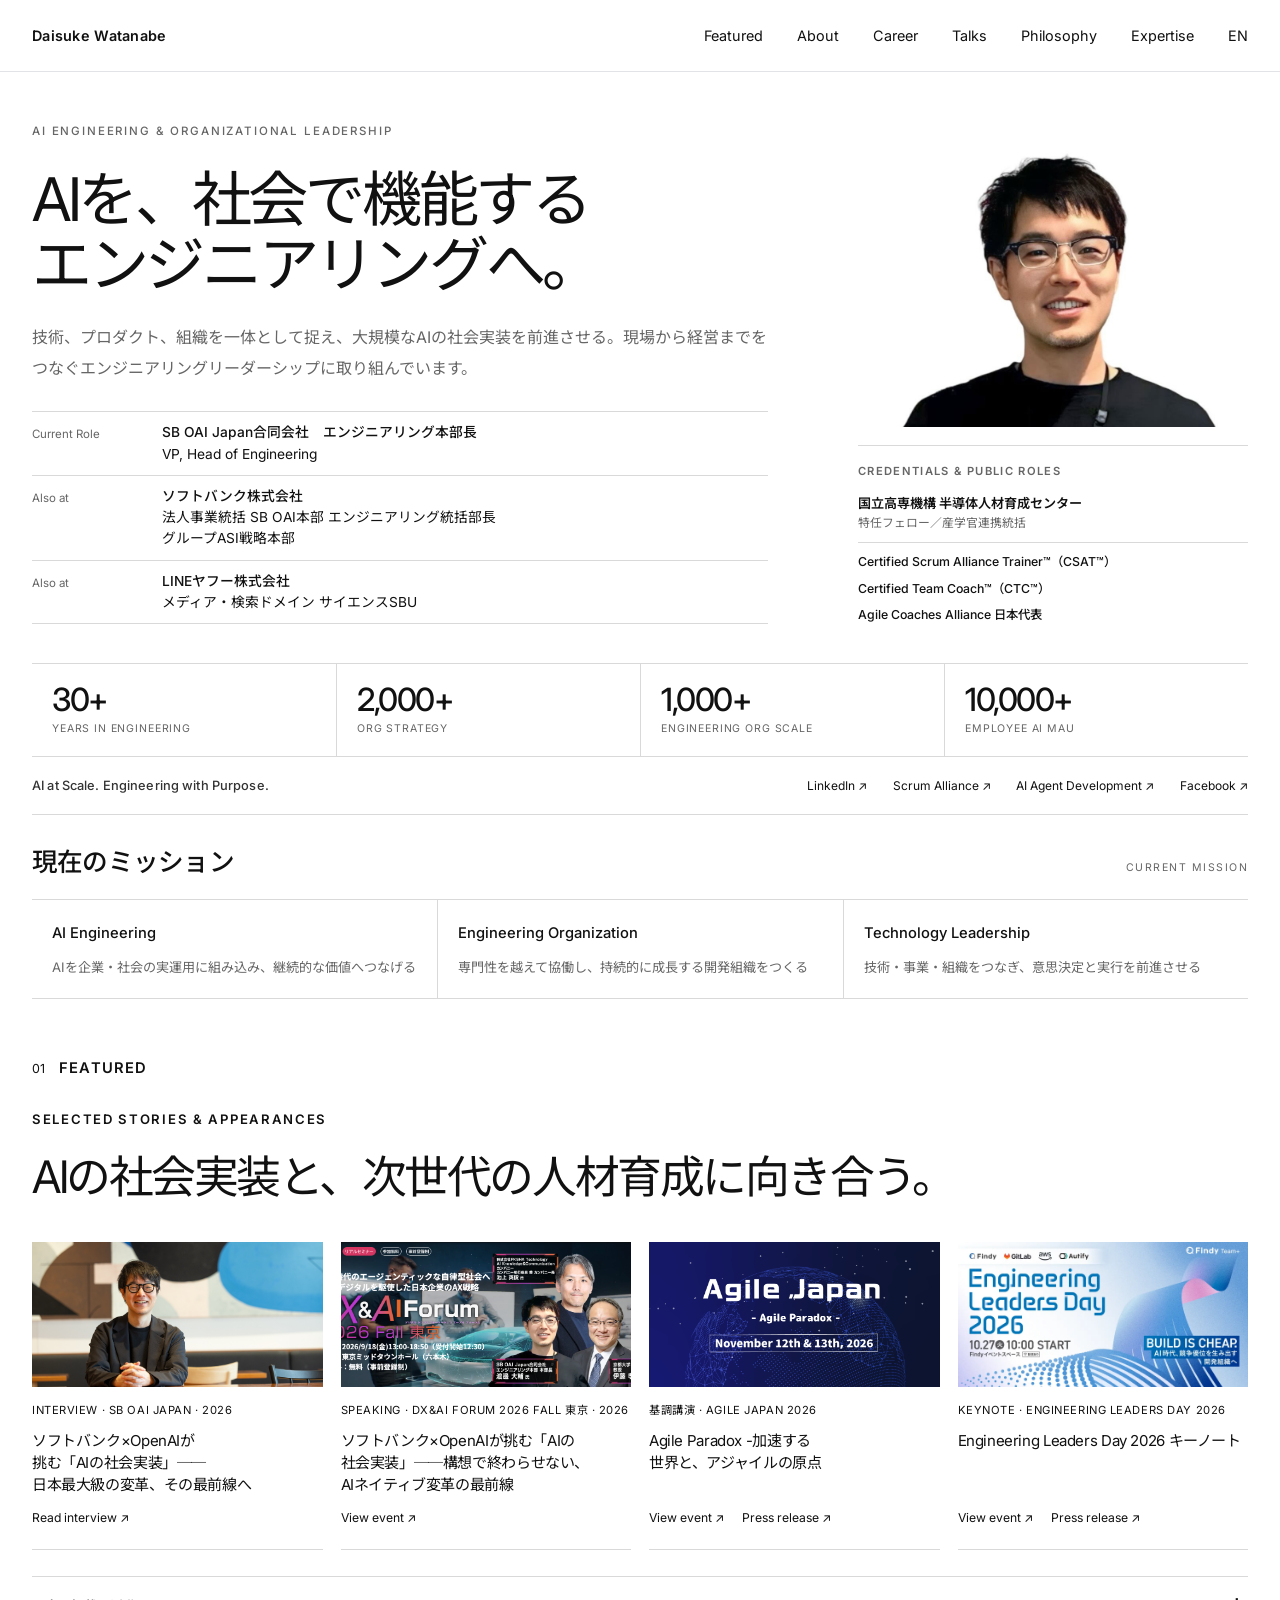
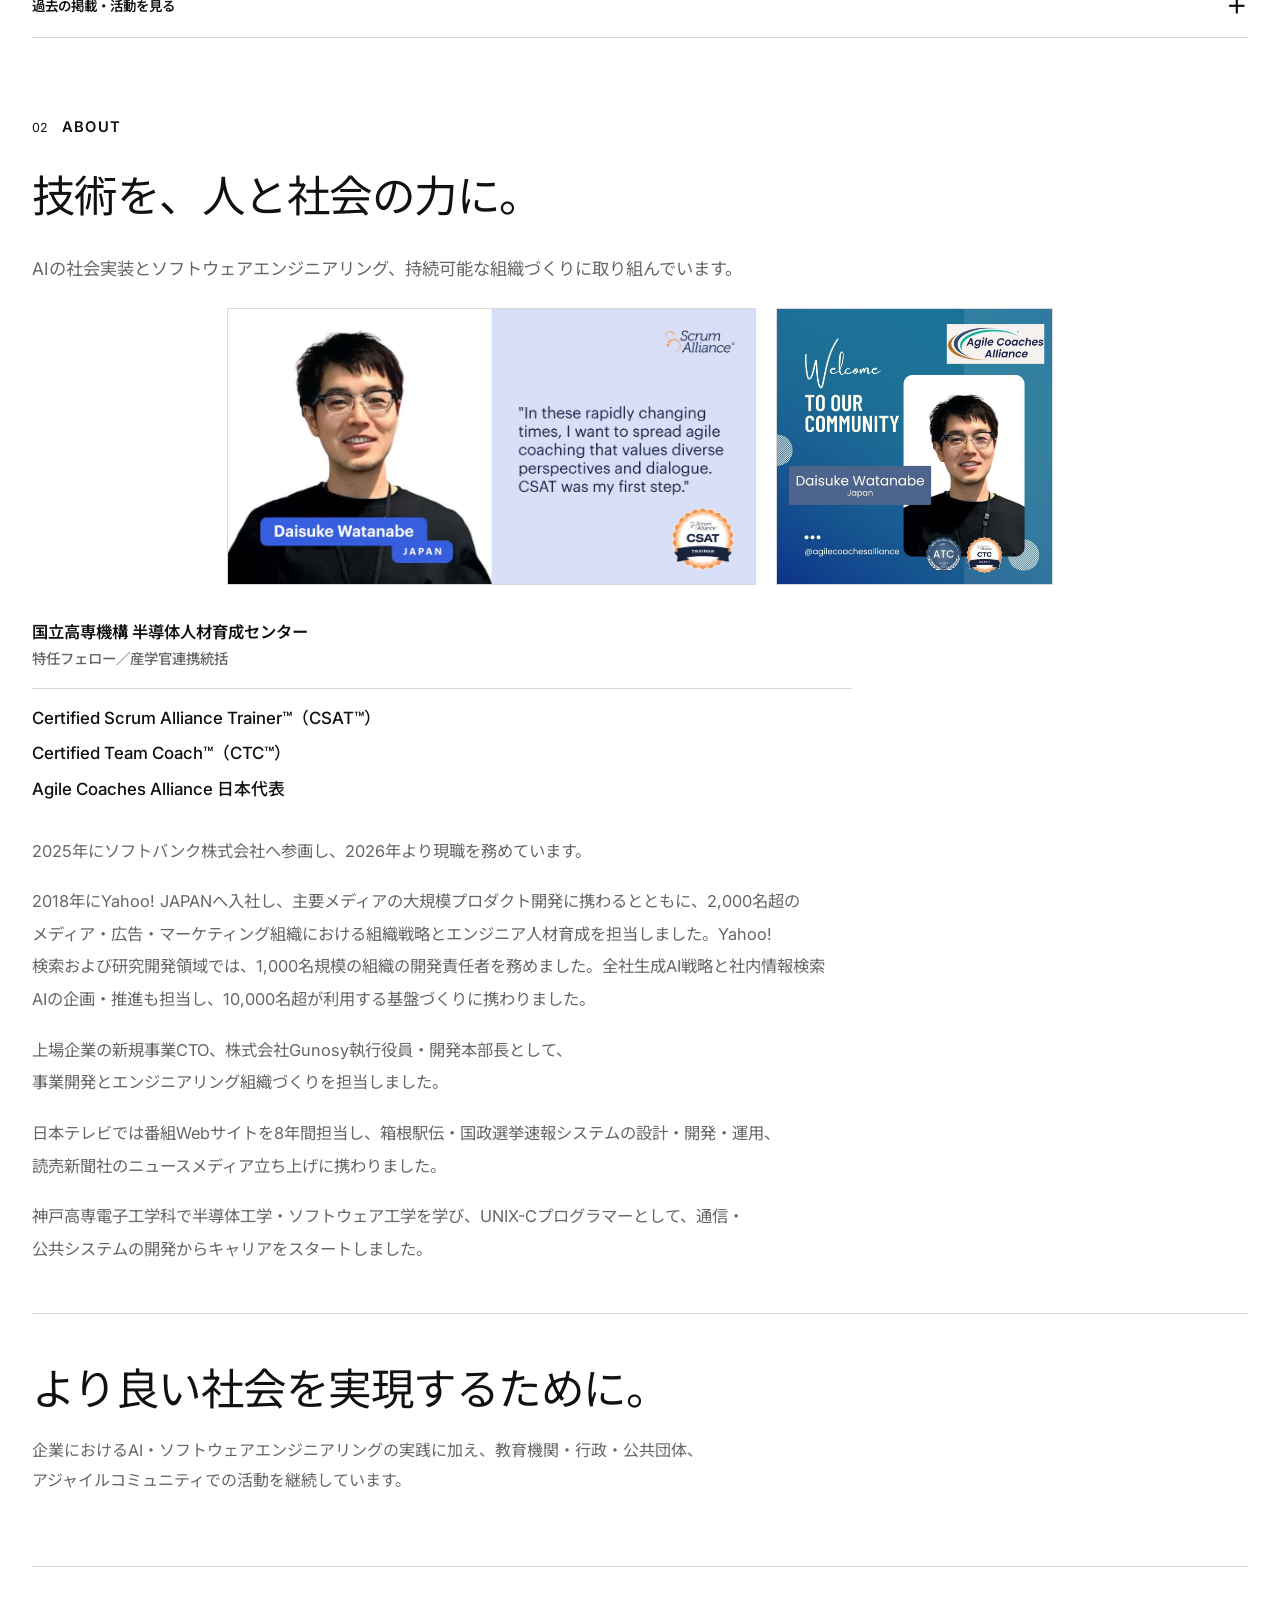
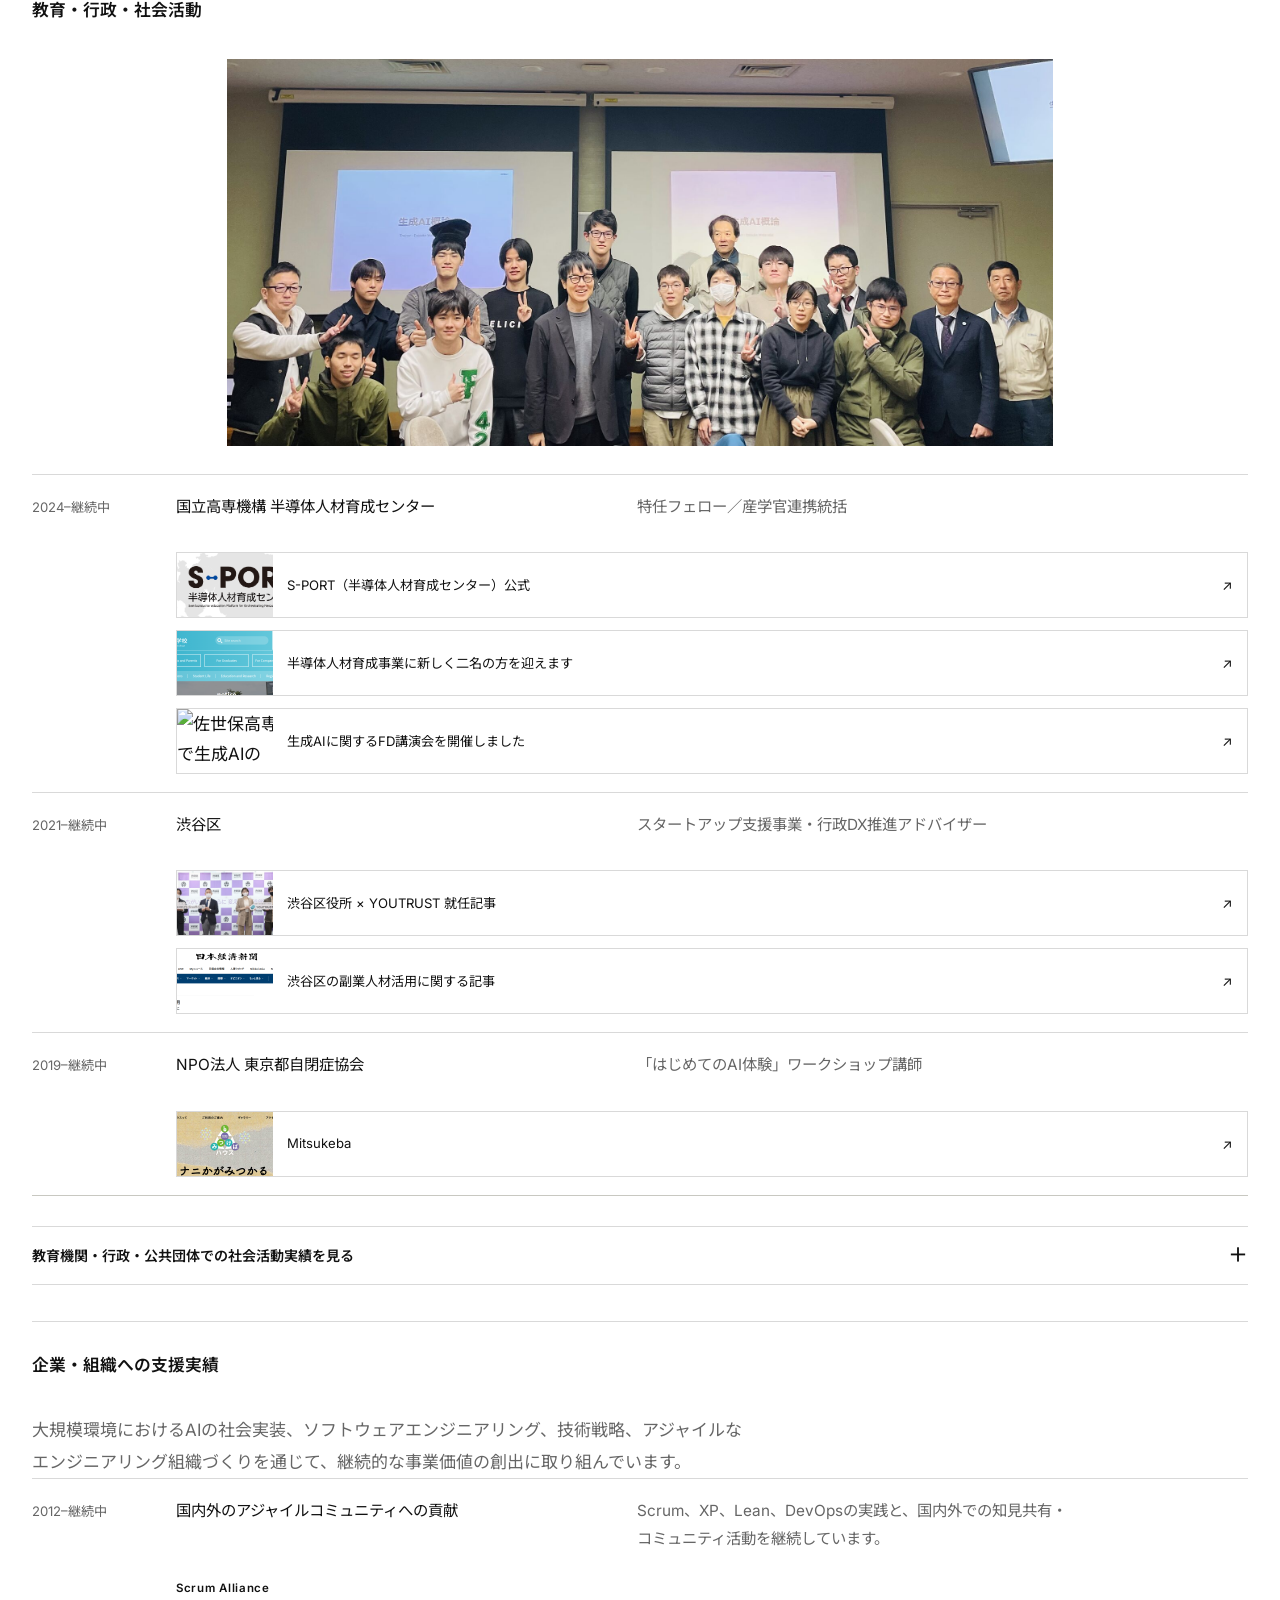
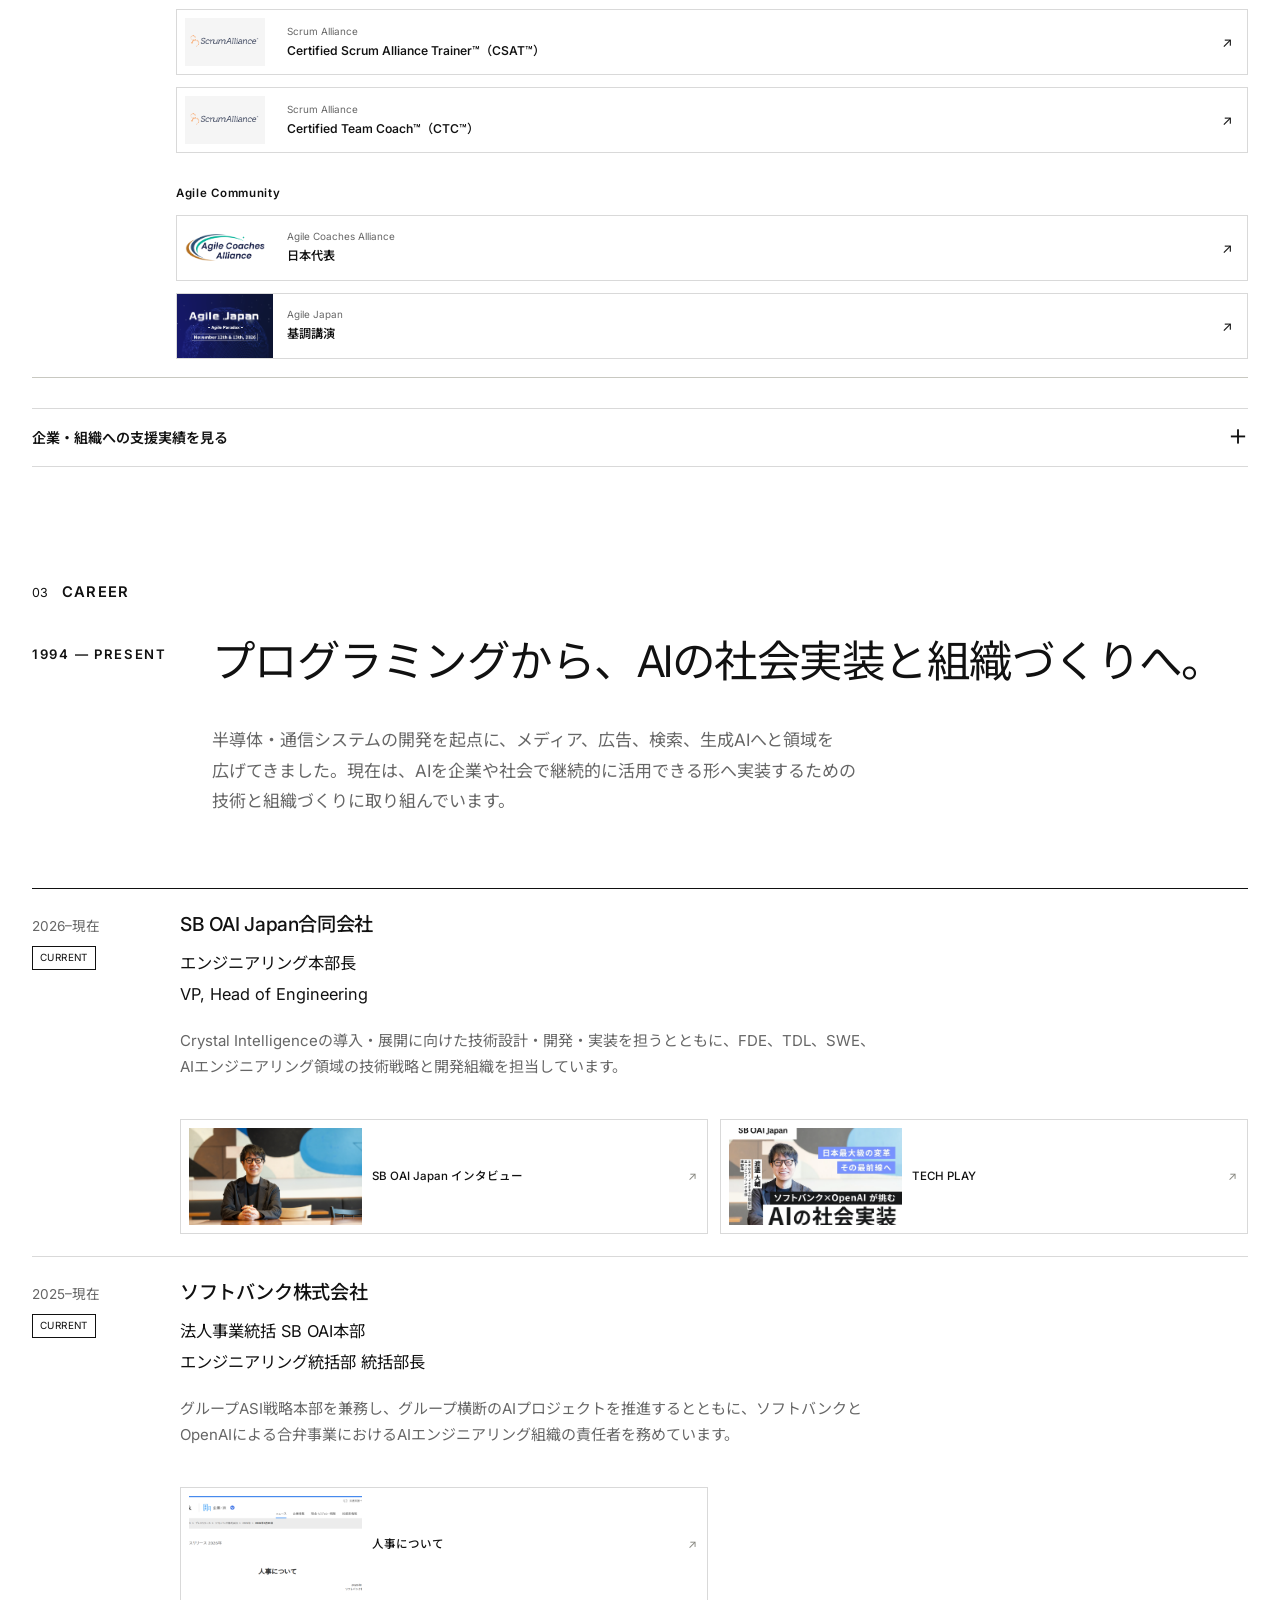
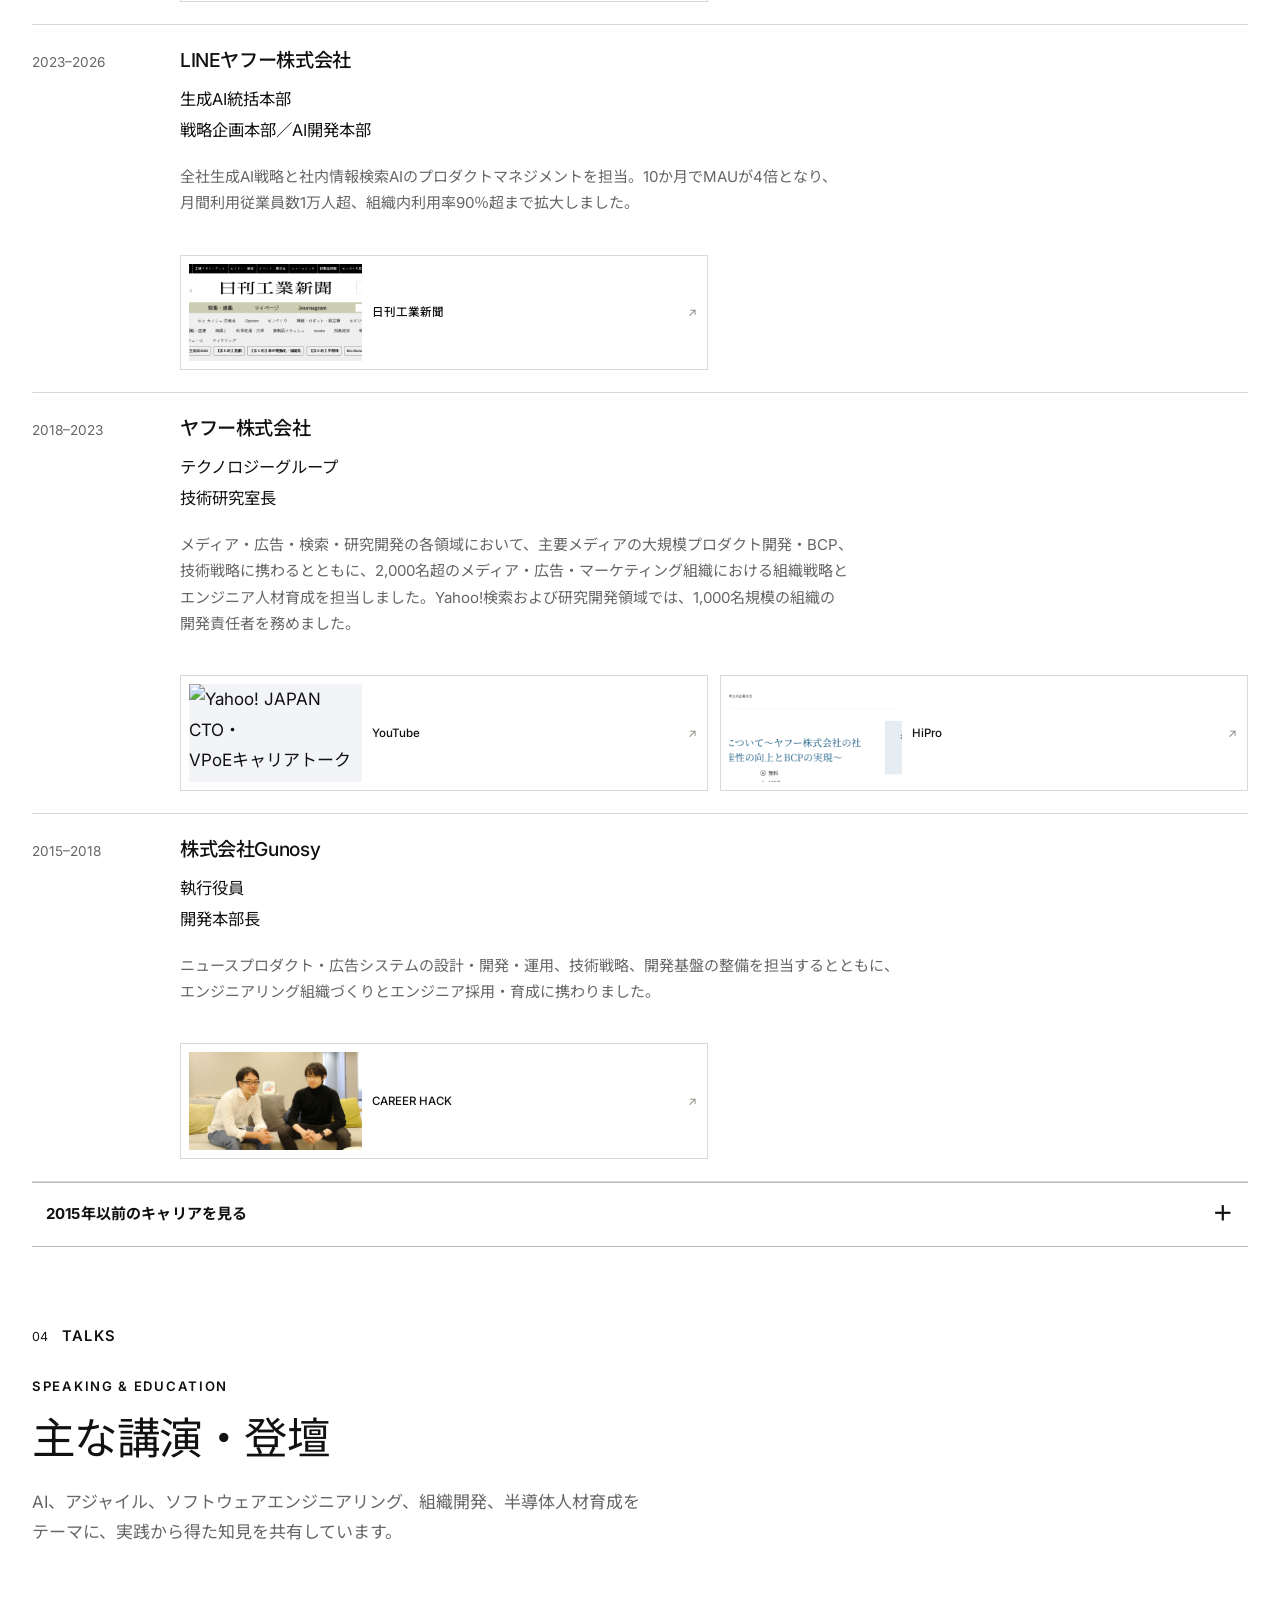
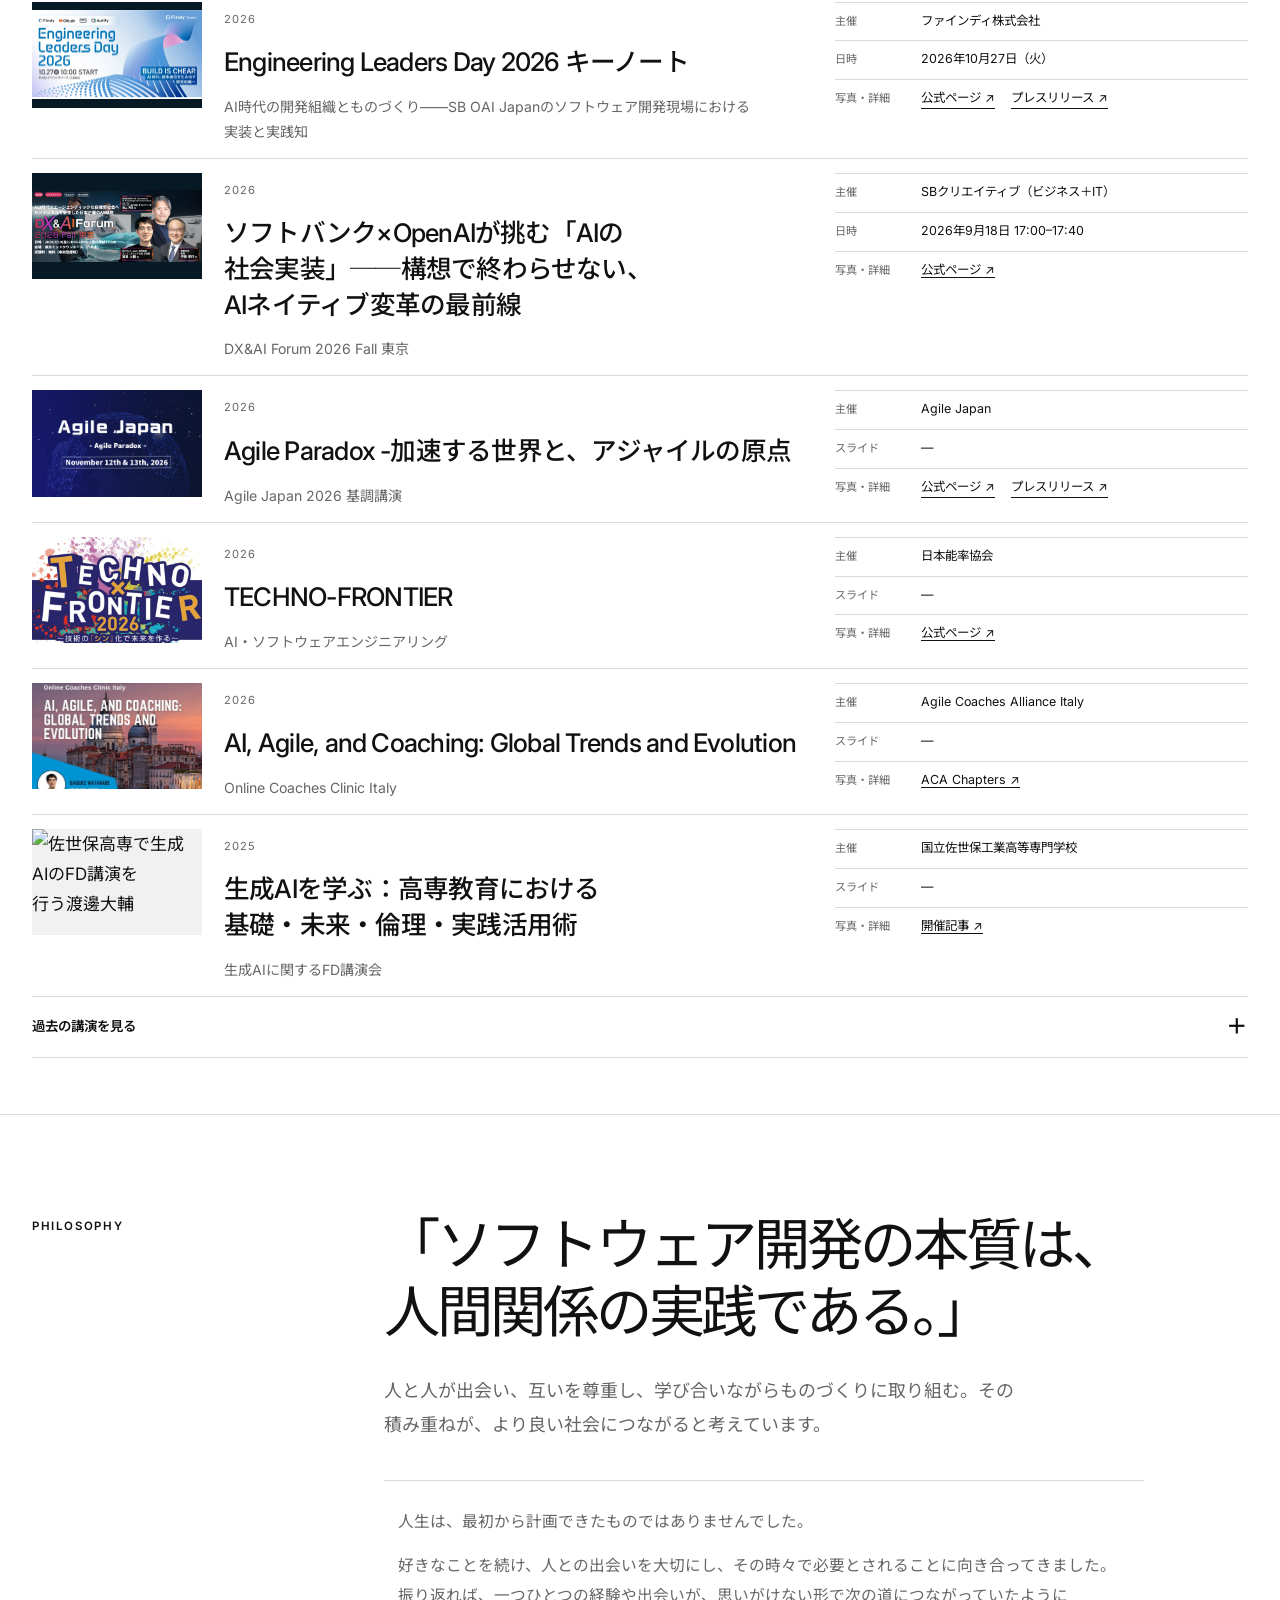
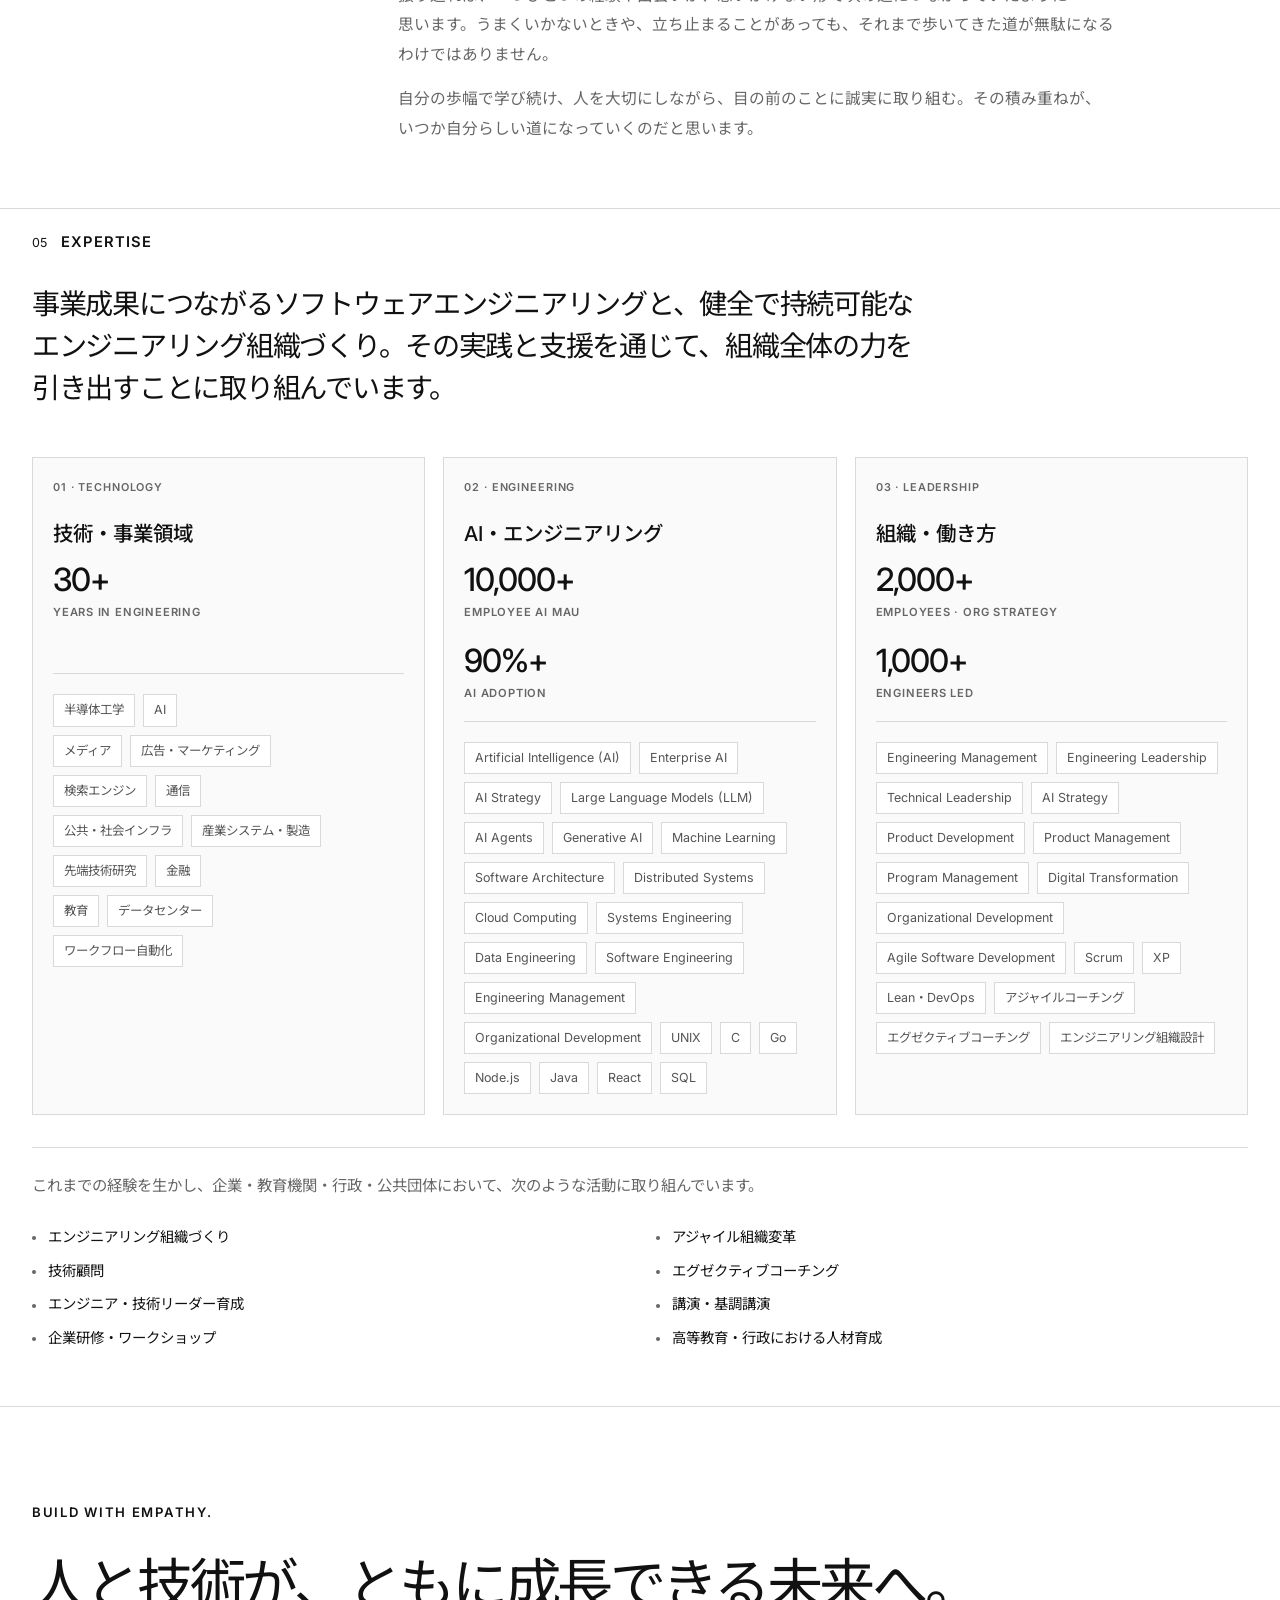
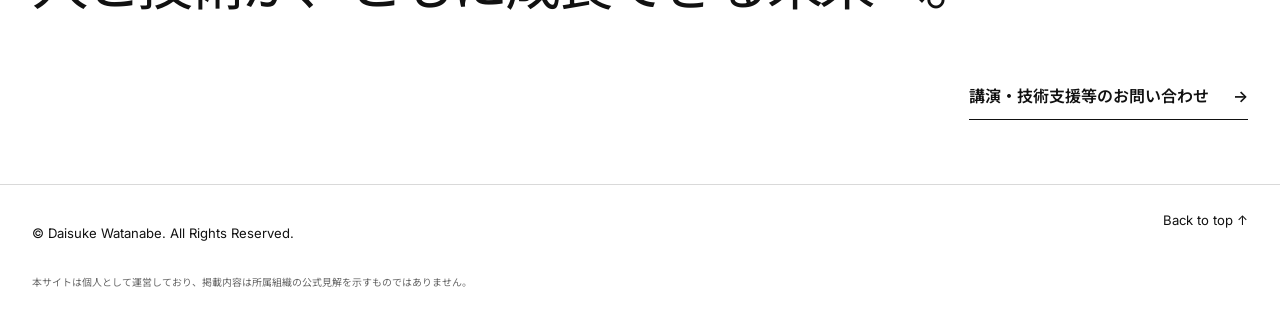
==== commit 79d4dbd8: "Refresh profile layout and add Engineering Leaders Day" ====
--- a/index.html
+++ b/index.html
@@ -31,7 +31,7 @@
     <link rel="preconnect" href="https://fonts.googleapis.com" />
     <link rel="preconnect" href="https://fonts.gstatic.com" crossorigin />
     <link href="https://fonts.googleapis.com/css2?family=Inter:wght@400;500;600&amp;family=Noto+Sans+JP:wght@400;500;600&amp;display=swap" rel="stylesheet" />
-    <link rel="stylesheet" href="./styles.css?v=20260830equalexpertise" />
+    <link rel="stylesheet" href="./styles.css?v=20260905finalqa2" />
     <script type="application/ld+json">
       {
         "@context": "https://schema.org",
@@ -83,7 +83,7 @@
         ]
       }
     </script>
-    <script src="./script.js?v=20260830ntvcareer" defer></script>
+    <script src="./script.js?v=20260905finalqa2" defer></script>
   </head>
   <body>
     <a class="skip-link" href="#main">本文へ移動</a>
@@ -94,6 +94,7 @@
         <a href="#about">About</a>
         <a href="#career">Career</a>
         <a href="#talks">Talks</a>
+        <a href="#philosophy">Philosophy</a>
         <a href="#expertise">Expertise</a>
         <a class="lang-link" href="/english.html" aria-label="Switch to English">EN</a>
       </nav>
@@ -103,51 +104,91 @@
         <a href="#about">About</a>
         <a href="#career">Career</a>
         <a href="#talks">Talks</a>
+        <a href="#philosophy">Philosophy</a>
         <a href="#expertise">Expertise</a>
         <a class="lang-link" href="/english.html" aria-label="Switch to English">EN</a>
       </div>
     </header>
 
     <main id="main">
-      <section class="hero" id="top">
-        <div class="hero-heading">
-          <p class="eyebrow">AI Engineering &amp; Organizational Leadership</p>
-          <h1><span>技術と人をつなぎ、</span><span>より良い未来をともにつくる。</span></h1>
-        </div>
-        <div class="hero-profile">
-          <div class="hero-overview">
-            <div class="hero-name">
-              <strong>渡邊 大輔</strong>
-              <span>Daisuke Watanabe</span>
-            </div>
-            <div class="hero-current-roles" aria-label="現在の主な役職">
-              <p><span>SB OAI Japan合同会社</span><strong><span class="hero-role-ja">エンジニアリング本部長</span><span class="hero-role-en" lang="en">VP, Head of Engineering</span></strong></p>
-              <p><span>ソフトバンク株式会社</span><strong>法人事業統括 SB OAI本部 エンジニアリング統括部 統括部長<br />グループASI戦略本部</strong></p>
-              <p><span>LINEヤフー株式会社</span><strong>メディア・検索ドメイン サイエンスSBU</strong></p>
-            </div>
-            <p class="hero-copy">AI、ソフトウェアエンジニアリング、健全な組織づくりを通じて、事業と社会の持続的な発展に貢献することを目指しています。</p>
-            <div class="hero-credentials">
-              <p class="hero-credentials-label">Credentials &amp; Public Roles</p>
-              <ul class="hero-tags" aria-label="主な認定・社会活動">
-                <li><a href="https://www.scrumalliance.org/trainer-search/trainer/225831">Certified Scrum Alliance Trainer™<strong>CSAT™</strong><span aria-hidden="true">↗</span></a></li>
-                <li><a href="https://www.scrumalliance.org/trainer-search/trainer/225831">Certified Team Coach™<strong>CTC™</strong><span aria-hidden="true">↗</span></a></li>
-                <li><a href="https://www.agilecoachesalliance.org/chapters/">Agile Coaches Alliance<strong>日本代表</strong><span aria-hidden="true">↗</span></a></li>
-                <li><a href="https://www.sasebo.ac.jp/education/s-port/">国立高専機構 半導体人材育成センター<strong>特任フェロー／産学官連携統括</strong><span aria-hidden="true">↗</span></a></li>
+      <section class="hero hero-redesign" id="top">
+        <div class="hero-redesign-main">
+          <div class="hero-redesign-copy">
+            <p class="eyebrow">AI Engineering &amp; Organizational Leadership</p>
+            <h1><span>AIを、社会で機能する</span><span>エンジニアリングへ。</span></h1>
+            <p class="hero-redesign-lead">技術、プロダクト、組織を一体として捉え、大規模なAIの社会実装を前進させる。現場から経営までをつなぐエンジニアリングリーダーシップに取り組んでいます。</p>
+            <dl class="hero-role-list" aria-label="現在の役職">
+              <div>
+                <dt>Current Role</dt>
+                <dd><strong>SB OAI Japan合同会社　エンジニアリング本部長</strong><span>VP, Head of Engineering</span></dd>
+              </div>
+              <div>
+                <dt>Also at</dt>
+                <dd>
+                  <strong>ソフトバンク株式会社</strong>
+                  <span>法人事業統括 SB OAI本部 エンジニアリング統括部長</span>
+                  <span>グループASI戦略本部</span>
+                </dd>
+              </div>
+              <div>
+                <dt>Also at</dt>
+                <dd>
+                  <strong>LINEヤフー株式会社</strong>
+                  <span>メディア・検索ドメイン サイエンスSBU</span>
+                </dd>
+              </div>
+            </dl>
+          </div>
+          <div class="hero-redesign-side">
+            <figure class="hero-redesign-portrait">
+              <img src="./watanabe.jpg" alt="渡邊大輔のポートレート" width="980" height="972" />
+            </figure>
+            <section class="hero-credentials" aria-labelledby="hero-credentials-title">
+              <h2 id="hero-credentials-title">Credentials &amp; Public Roles</h2>
+              <ul>
+                <li><strong>国立高専機構 半導体人材育成センター</strong><span>特任フェロー／産学官連携統括</span></li>
+                <li><strong>Certified Scrum Alliance Trainer™（CSAT™）</strong></li>
+                <li><strong>Certified Team Coach™（CTC™）</strong></li>
+                <li><strong>Agile Coaches Alliance 日本代表</strong></li>
               </ul>
-            </div>
-          </div>
-          <figure class="portrait">
-            <img src="./watanabe.jpg" alt="渡邊大輔のポートレート" width="980" height="972" />
-          </figure>
-        </div>
-        <div class="hero-meta">
-          <p class="hero-tagline">AI at Scale. Engineering with Purpose.</p>
-          <div class="social-links">
-            <a href="https://www.linkedin.com/in/daisukewatanabe/" rel="me">LinkedIn ↗</a>
-            <a href="https://www.scrumalliance.org/trainer-search/trainer/225831" rel="me">Scrum Alliance ↗</a>
+            </section>
+          </div>
+        </div>
+        <dl class="hero-metrics" aria-label="主な実績">
+          <div><dt>30+</dt><dd>YEARS IN ENGINEERING</dd></div>
+          <div><dt>2,000+</dt><dd>ORG STRATEGY</dd></div>
+          <div><dt>1,000+</dt><dd>ENGINEERING ORG SCALE</dd></div>
+          <div><dt>10,000+</dt><dd>EMPLOYEE AI MAU</dd></div>
+        </dl>
+        <div class="hero-closing">
+          <p>AI at Scale. Engineering with Purpose.</p>
+          <nav aria-label="外部プロフィール">
+            <a href="https://www.linkedin.com/in/daisukewatanabe/">LinkedIn ↗</a>
+            <a href="https://www.scrumalliance.org/trainer-search/trainer/225831">Scrum Alliance ↗</a>
             <a href="https://github.com/daisukewatanabejapan/hajimete-ai-agent-development">AI Agent Development ↗</a>
-            <a href="https://www.facebook.com/wd.watanabe" rel="me">Facebook ↗</a>
-          </div>
+            <a href="https://www.facebook.com/wd.watanabe">Facebook ↗</a>
+          </nav>
+        </div>
+      </section>
+
+      <section class="mission-strip" id="mission" aria-labelledby="mission-title">
+        <div class="mission-heading">
+          <h2 id="mission-title">現在のミッション</h2>
+          <span>CURRENT MISSION</span>
+        </div>
+        <div class="mission-grid">
+          <article>
+            <h3>AI Engineering</h3>
+            <p>AIを企業・社会の実運用に組み込み、継続的な価値へつなげる</p>
+          </article>
+          <article>
+            <h3>Engineering Organization</h3>
+            <p>専門性を越えて協働し、持続的に成長する開発組織をつくる</p>
+          </article>
+          <article>
+            <h3>Technology Leadership</h3>
+            <p>技術・事業・組織をつなぎ、意思決定と実行を前進させる</p>
+          </article>
         </div>
       </section>
 
@@ -180,6 +221,17 @@
               <div class="feature-card-links">
                 <a class="card-link" href="https://2026.agilejapan.jp">View event ↗</a>
                 <a class="card-link" href="https://prtimes.jp/main/html/rd/p/000000013.000102897.html">Press release ↗</a>
+              </div>
+            </article>
+            <article class="feature-card feature-card-with-links">
+              <a class="feature-card-main" href="https://jp.findy-team.io/eld2026/">
+                <span class="feature-thumb"><img src="./thumbnails/engineering-leaders-day-2026.png" alt="Engineering Leaders Day 2026公式ビジュアル" loading="lazy" /></span>
+                <span class="card-meta">Keynote · Engineering Leaders Day 2026</span>
+                <h3>Engineering Leaders Day 2026 キーノート</h3>
+              </a>
+              <div class="feature-card-links">
+                <a class="card-link" href="https://jp.findy-team.io/eld2026/">View event ↗</a>
+                <a class="card-link" href="https://prtimes.jp/main/html/rd/p/000000264.000045379.html">Press release ↗</a>
               </div>
             </article>
             <details class="featured-more">
@@ -377,6 +429,7 @@
         <div class="section-content">
           <div class="talks-intro"><p class="eyebrow">Speaking &amp; Education</p><h3>主な講演・登壇</h3><p>AI、アジャイル、ソフトウェアエンジニアリング、組織開発、半導体人材育成をテーマに、実践から得た知見を共有しています。</p></div>
           <div class="talks-list" aria-label="講演一覧">
+            <article class="talk-item"><div class="talk-photo event-banner"><img src="./thumbnails/engineering-leaders-day-2026.png" alt="Engineering Leaders Day 2026公式ビジュアル" loading="lazy" /></div><div class="talk-main"><span class="talk-year">2026</span><h3>Engineering Leaders Day 2026 キーノート</h3><p>AI時代の開発組織とものづくり——SB OAI Japanのソフトウェア開発現場における実装と実践知</p></div><dl><div><dt>主催</dt><dd>ファインディ株式会社</dd></div><div><dt>日時</dt><dd>2026年10月27日（火）</dd></div><div><dt>写真・詳細</dt><dd><span class="talk-detail-links"><a href="https://jp.findy-team.io/eld2026/">公式ページ ↗</a><a href="https://prtimes.jp/main/html/rd/p/000000264.000045379.html">プレスリリース ↗</a></span></dd></div></dl></article>
             <article class="talk-item"><div class="talk-photo event-banner"><img src="./images/dx-ai-forum-2026-fall.png" alt="DX&amp;AI Forum 2026 Fall 東京の登壇者と開催概要" loading="lazy" /></div><div class="talk-main"><span class="talk-year">2026</span><h3>ソフトバンク×OpenAIが挑む「AIの社会実装」──構想で終わらせない、AIネイティブ変革の最前線</h3><p>DX&amp;AI Forum 2026 Fall 東京</p></div><dl><div><dt>主催</dt><dd>SBクリエイティブ（ビジネス＋IT）</dd></div><div><dt>日時</dt><dd>2026年9月18日 17:00–17:40</dd></div><div><dt>写真・詳細</dt><dd><a href="https://www.sbbit.jp/eventinfo/dx-ai">公式ページ ↗</a></dd></div></dl></article>
             <article class="talk-item"><div class="talk-photo"><img src="./agile-japan-2026-official.png" alt="Agile Japan 2026公式メインビジュアル" loading="lazy" /></div><div class="talk-main"><span class="talk-year">2026</span><h3>Agile Paradox -加速する世界と、アジャイルの原点</h3><p>Agile Japan 2026 基調講演</p></div><dl><div><dt>主催</dt><dd>Agile Japan</dd></div><div><dt>スライド</dt><dd>—</dd></div><div><dt>写真・詳細</dt><dd><span class="talk-detail-links"><a href="https://2026.agilejapan.jp/">公式ページ ↗</a><a href="https://prtimes.jp/main/html/rd/p/000000013.000102897.html">プレスリリース ↗</a></span></dd></div></dl></article>
             <article class="talk-item"><div class="talk-photo techno-event-visual"><img src="./techno-frontier-2026-visual-v2.png" alt="TECHNO-FRONTIER 2026公式ビジュアル" /></div><div class="talk-main"><span class="talk-year">2026</span><h3>TECHNO-FRONTIER</h3><p>AI・ソフトウェアエンジニアリング</p></div><dl><div><dt>主催</dt><dd>日本能率協会</dd></div><div><dt>スライド</dt><dd>—</dd></div><div><dt>写真・詳細</dt><dd><a href="https://tf.jma.or.jp/">公式ページ ↗</a></dd></div></dl></article>
--- a/styles.css
+++ b/styles.css
@@ -10,7 +10,10 @@
 }
 
 * { box-sizing: border-box; }
-html { scroll-behavior: smooth; }
+html {
+  scroll-behavior: smooth;
+  scroll-padding-top: 76px;
+}
 body {
   margin: 0;
   color: var(--ink);
@@ -132,7 +135,7 @@
 .timeline p { max-width: 720px; color: #bcbcb4; }
 .career-intro { display: grid; grid-template-columns: 140px 1fr; gap: 20px 40px; margin-bottom: 96px; }
 .career-intro .eyebrow { padding-top: 12px; }
-.career-intro h3 { margin: 0; font-size: clamp(2.5rem, 5vw, 5rem); line-height: 1.08; font-weight: 400; letter-spacing: -.055em; }
+.career-intro h3 { margin: 0; font-size: clamp(1.6rem, 3.4vw, 3rem); line-height: 1.3; font-weight: 400; letter-spacing: -.035em; }
 .career-intro > p:last-child { grid-column: 2; max-width: 680px; margin: 16px 0 0; color: var(--muted); }
 .timeline { border-top: 1px solid var(--ink); }
 .timeline article { grid-template-columns: 120px minmax(220px, .9fr) minmax(280px, 1.2fr); gap: 28px; padding: 28px 0; margin: 0; border-bottom: 1px solid var(--line); }
@@ -935,7 +938,7 @@
 }
 
 /* Scannable expertise */
-#expertise .large-copy { max-width: 820px; margin-bottom: 64px; font-size: clamp(1.65rem, 3vw, 3rem); line-height: 1.4; }
+#expertise .large-copy { max-width: 980px; margin-bottom: 64px; font-size: clamp(1.35rem, 2.2vw, 2.15rem); line-height: 1.5; text-wrap: pretty; }
 .expertise-grid { gap: 18px; border-top: 0; }
 .expertise-grid article,
 .expertise-grid article + article {
@@ -1109,21 +1112,29 @@
   line-height: 1.55;
 }
 .about-position .about-position-entry { margin: 0; }
-.about-position .about-position-entry-compact { line-height: 1.32; }
+.about-position .about-position-entry-compact { line-height: 1.45; }
 .about-position .about-position-entry-compact > strong { display: block; }
+.about-position .about-position-entry-compact > strong + strong {
+  margin-top: 4px;
+  color: var(--muted);
+  font-size: .88em;
+  font-weight: 500;
+}
 .about-position .about-position-entry + .about-position-entry { margin-top: 20px; }
 .about-position .about-position-org,
 .about-position .about-position-ja-title,
 .about-position .about-position-en { display: block; }
 .about-position .about-position-credentials {
-  margin: 24px 0 0;
+  margin: 18px 0 0;
+  padding-top: 16px;
+  border-top: 1px solid var(--line);
   color: var(--ink);
   font-size: .78em;
-  font-weight: 600;
-  line-height: 1.8;
+  font-weight: 500;
+  line-height: 1.6;
 }
 .about-position-credential-line { display: block; color: var(--ink); }
-.about-position-credential-line + .about-position-credential-line { margin-top: .7em; }
+.about-position-credential-line + .about-position-credential-line { margin-top: .5em; }
 .about-position-en { margin-left: 0; }
 .about-position span { color: var(--muted); font-size: .86em; font-weight: 400; }
 .about-position strong { color: var(--ink); font-weight: 600; }
@@ -1186,10 +1197,10 @@
 .activities-heading h3 {
   margin: 0;
   color: var(--ink);
-  font-size: clamp(1.32rem, 3.8vw, 3.1rem);
-  font-weight: 450;
+  font-size: clamp(1.6rem, 3.4vw, 3rem);
+  font-weight: 400;
   line-height: 1.25;
-  letter-spacing: -.05em;
+  letter-spacing: -.035em;
   white-space: nowrap;
 }
 .activities-heading > p {
@@ -1224,13 +1235,16 @@
 }
 .activity-domain-body { min-width: 0; }
 .education-activity-visual {
-  width: 88%;
-  margin: 0 auto 36px;
+  width: min(68%, 880px);
+  margin: 0 auto 32px;
 }
 .education-activity-visual img {
   display: block;
   width: 100%;
   height: auto;
+}
+@media (min-width: 601px) and (max-width: 1100px) {
+  .education-activity-visual { width: 82%; }
 }
 .activity-domain-body > p {
   max-width: 720px;
@@ -1249,7 +1263,7 @@
   grid-template-columns: minmax(0, 1.91fr) minmax(0, 1fr);
   align-items: center;
   gap: 20px;
-  width: 78%;
+  width: 68%;
   margin: 0 auto 48px;
 }
 .about-hero-visual {
@@ -1348,7 +1362,7 @@
   .about-related { grid-template-columns: 1fr; margin-top: -56px; }
   .lined-list + .about-related { margin-top: 24px; }
   .activity-domain { gap: 24px; }
-  .about-visual-grid { width: 90%; margin-bottom: 40px; }
+  .about-visual-grid { width: 80%; margin-bottom: 36px; }
 }
 
 @media (max-width: 600px) {
@@ -1356,7 +1370,7 @@
   .expertise-activities > p { margin-bottom: 20px; font-size: .92rem; }
   .expertise-activities ul { grid-template-columns: 1fr; gap: 8px; }
   .education-activity-visual { width: 100%; margin-bottom: 28px; }
-  .about-visual-grid { grid-template-columns: minmax(0, 1.91fr) minmax(0, 1fr); gap: 10px; width: 100%; margin-bottom: 28px; }
+  .about-visual-grid { grid-template-columns: minmax(0, 1.91fr) minmax(0, 1fr); gap: 10px; width: 94%; margin-bottom: 28px; }
   .about-en h4 { font-size: .78rem; letter-spacing: -.035em; }
   .about-intro { margin-bottom: 52px; }
   .about-position .about-position-credentials { font-size: .72em; line-height: 1.85; }
@@ -1384,7 +1398,7 @@
 @media (max-width: 600px) {
   .career-intro { gap: 14px; margin-bottom: 56px; }
   .career-intro .eyebrow { padding-top: 0; }
-  .career-intro h3 { font-size: clamp(2.15rem, 10.5vw, 3.2rem); line-height: 1.16; }
+  .career-intro h3 { font-size: clamp(1.6rem, 7.2vw, 2.4rem); line-height: 1.25; }
   .career-intro > p:last-child { margin-top: 8px; font-size: .94rem; line-height: 1.8; }
   .timeline article { grid-template-columns: minmax(0, 1fr); gap: 12px; padding: 26px 0 30px; }
   .timeline .year { display: flex; align-items: center; gap: 10px; padding: 0; font-size: .76rem; }
@@ -1568,9 +1582,9 @@
 /* Talks page */
 .talks-section { background: #fff; }
 .talks-intro { margin-bottom: 48px; }
-.talks-intro h3 { margin: 14px 0 20px; font-size: clamp(2rem, 4vw, 4rem); line-height: 1.15; font-weight: 400; letter-spacing: -.05em; }
+.talks-intro h3 { margin: 14px 0 20px; font-size: clamp(1.6rem, 3.4vw, 3rem); line-height: 1.3; font-weight: 400; letter-spacing: -.035em; }
 .talks-intro > p:last-child { max-width: 680px; color: var(--muted); }
-.talk-item { display: grid; grid-template-columns: minmax(210px, .75fr) minmax(280px, 1.25fr) minmax(210px, .75fr); gap: 26px; padding: 18px 0; border-bottom: 1px solid var(--line); }
+.talk-item { display: grid; grid-template-columns: 170px minmax(300px, 1fr) minmax(210px, .7fr); gap: 22px; padding: 14px 0; border-bottom: 1px solid var(--line); }
 .talk-item > * { min-width: 0; }
 .talk-photo { aspect-ratio: 16 / 10; overflow: hidden; background: #f1f1f1; }
 .talk-photo:empty { display: none; }
@@ -1607,15 +1621,15 @@
 .talks-more[open] summary span { transform: rotate(45deg); }
 
 @media (max-width: 1100px) {
-  .talk-item { grid-template-columns: 180px minmax(0, 1fr); }
+  .talk-item { grid-template-columns: 150px minmax(0, 1fr); }
   .talk-item:not(:has(.talk-photo img)) { grid-template-columns: minmax(0, 1fr) minmax(210px, .75fr); }
   .talk-item dl { grid-column: 2; }
 }
 
 @media (max-width: 600px) {
-  .talk-item { grid-template-columns: 1fr; gap: 15px; padding: 16px 0; }
+  .talk-item { grid-template-columns: 112px minmax(0, 1fr); gap: 14px; padding: 14px 0; }
   .talk-item:not(:has(.talk-photo img)) { grid-template-columns: 1fr; }
-  .talk-item dl { grid-column: 1; }
+  .talk-item dl { grid-column: 1 / -1; }
   .talk-main h3 { font-size: 1.28rem; }
   .talks-more summary { padding: 16px 0; font-size: .8rem; }
 }
@@ -1853,13 +1867,13 @@
 }
 
 /* Refined vertical rhythm across the full profile */
-.section { padding-top: 96px; padding-bottom: 64px; }
+.section { padding-top: 80px; padding-bottom: 56px; }
 #featured,
 #about,
 #career,
 #talks,
-#expertise { padding-bottom: 64px; }
-.featured { padding-top: 88px; }
+#expertise { padding-bottom: 56px; }
+.featured { padding-top: 32px; }
 .featured-lead { margin-bottom: 40px; }
 .featured-grid { row-gap: 24px; }
 .section-content > .about-focus-summary { margin-bottom: 24px; }
@@ -1880,13 +1894,13 @@
 .closing { min-height: 50vh; }
 
 @media (max-width: 600px) {
-  .section { padding-top: 68px; padding-bottom: 48px; }
+  .section { padding-top: 60px; padding-bottom: 44px; }
   #featured,
   #about,
   #career,
   #talks,
-  #expertise { padding-bottom: 48px; }
-  .featured { padding-top: 64px; }
+  #expertise { padding-bottom: 44px; }
+  .featured { padding-top: 40px; }
   .featured-lead { margin-bottom: 32px; }
   .featured-grid { row-gap: 20px; }
   .section-content > .about-focus-summary { margin-bottom: 20px; }
@@ -2011,9 +2025,9 @@
   margin: 0 auto;
   padding: 96px 32px 64px;
   display: grid;
-  grid-template-columns: 1fr 3fr;
+  grid-template-columns: minmax(0, 1fr);
   grid-template-rows: auto auto;
-  gap: 30px 64px;
+  gap: 28px;
   overflow: visible;
   border-top: 1px solid var(--line);
   background: var(--paper);
@@ -2022,12 +2036,12 @@
 .closing .eyebrow {
   grid-column: 1;
   grid-row: 1;
-  margin: 7px 0 0;
+  margin: 0;
   color: var(--ink);
 }
 .closing h2 {
-  grid-column: 2;
-  grid-row: 1;
+  grid-column: 1;
+  grid-row: 2;
   max-width: 984px;
   margin: 0;
   font-size: clamp(2.3rem, 4.4vw, 4.8rem);
@@ -2061,7 +2075,7 @@
     padding: 68px 20px 48px;
     grid-template-columns: minmax(0, 1fr);
     grid-template-rows: auto;
-    gap: 22px;
+    gap: 26px;
   }
   .closing .eyebrow,
   .closing h2 {
@@ -2083,3 +2097,445 @@
     text-align: right;
   }
 }
+
+/* First view: mission-led executive profile */
+.site-header {
+  grid-template-columns: minmax(0, 1fr) auto;
+}
+.site-header nav {
+  justify-content: flex-end;
+}
+
+.hero.hero-redesign {
+  min-height: 0;
+  padding: clamp(36px, 4vw, 56px) 32px 0;
+  display: block;
+}
+.hero-redesign-main {
+  display: grid;
+  grid-template-columns: minmax(0, 1fr) 390px;
+  gap: clamp(52px, 7vw, 104px);
+  align-items: end;
+}
+.hero-redesign-copy {
+  min-width: 0;
+}
+.hero-redesign-side {
+  width: 100%;
+  max-width: 390px;
+  justify-self: end;
+}
+.hero-redesign .eyebrow {
+  margin: 0 0 28px;
+  color: var(--muted);
+  font-size: .72rem;
+  font-weight: 500;
+  letter-spacing: .16em;
+}
+.hero-redesign h1 {
+  max-width: 920px;
+  margin: 0 0 24px;
+  font-size: clamp(3rem, 4.7vw, 5rem);
+  font-weight: 400;
+  line-height: 1.08;
+  letter-spacing: -.055em;
+}
+.hero-redesign h1 span {
+  display: block;
+}
+.hero-redesign-lead {
+  max-width: 780px;
+  margin: 0 0 28px;
+  color: var(--muted);
+  font-size: clamp(.98rem, 1.25vw, 1.12rem);
+  line-height: 1.9;
+}
+.hero-role-list {
+  max-width: 800px;
+  margin: 0;
+  border-top: 1px solid var(--line);
+}
+.hero-role-list > div {
+  display: grid;
+  grid-template-columns: 112px minmax(0, 1fr);
+  gap: 18px;
+  padding: 10px 0;
+  border-bottom: 1px solid var(--line);
+}
+.hero-role-list dt,
+.hero-role-list dd {
+  margin: 0;
+}
+.hero-role-list dt {
+  padding-top: 2px;
+  color: var(--muted);
+  font-size: .72rem;
+}
+.hero-role-list dd {
+  font-size: .86rem;
+  line-height: 1.55;
+}
+.hero-role-list strong,
+.hero-role-list span {
+  display: block;
+}
+.hero-role-list strong {
+  font-weight: 500;
+}
+.hero-redesign-portrait {
+  width: 100%;
+  max-width: 390px;
+  margin: 0;
+  justify-self: end;
+  overflow: visible;
+  background: #fff;
+}
+.hero-redesign-portrait img {
+  display: block;
+  width: 100%;
+  height: auto;
+  aspect-ratio: 4 / 3;
+  object-fit: cover;
+  object-position: 50% 20%;
+}
+.hero-credentials {
+  margin-top: 18px;
+  padding-top: 16px;
+  border-top: 1px solid var(--line);
+}
+.hero-credentials h2 {
+  margin: 0 0 12px;
+  color: var(--muted);
+  font-size: 0.7rem;
+  font-weight: 600;
+  letter-spacing: 0.12em;
+  text-transform: uppercase;
+}
+.hero-credentials ul {
+  display: grid;
+  grid-template-columns: 1fr;
+  gap: 8px;
+  margin: 0;
+  padding: 0;
+  list-style: none;
+}
+.hero-credentials li {
+  min-width: 0;
+  font-size: 0.77rem;
+  line-height: 1.5;
+}
+.hero-credentials strong,
+.hero-credentials span {
+  display: block;
+}
+.hero-credentials strong {
+  font-weight: 500;
+}
+.hero-credentials li:first-child {
+  margin-bottom: 2px;
+  padding-bottom: 9px;
+  border-bottom: 1px solid var(--line);
+}
+.hero-credentials li:first-child strong {
+  font-size: .82rem;
+  font-weight: 600;
+}
+.hero-credentials li:first-child span {
+  margin-top: 2px;
+  color: var(--muted);
+  font-size: .74rem;
+}
+.hero-metrics {
+  display: grid;
+  grid-template-columns: repeat(4, minmax(0, 1fr));
+  margin: clamp(24px, 3vw, 40px) 0 0;
+  border-top: 1px solid var(--line);
+  border-bottom: 1px solid var(--line);
+}
+.hero-metrics > div {
+  min-width: 0;
+  padding: 18px 20px 20px;
+}
+.hero-metrics > div + div {
+  border-left: 1px solid var(--line);
+}
+.hero-metrics dt,
+.hero-metrics dd {
+  margin: 0;
+}
+.hero-metrics dt {
+  font-size: clamp(1.7rem, 2.5vw, 2.35rem);
+  font-weight: 500;
+  line-height: 1.15;
+  letter-spacing: -.045em;
+}
+.hero-metrics dd {
+  margin-top: 3px;
+  color: var(--muted);
+  font-size: .66rem;
+  line-height: 1.4;
+  letter-spacing: .08em;
+}
+.hero-closing {
+  display: flex;
+  align-items: center;
+  justify-content: space-between;
+  gap: 28px;
+  min-height: 58px;
+  border-bottom: 1px solid var(--line);
+}
+.hero-closing p {
+  margin: 0;
+  color: #333;
+  font-size: .8rem;
+  font-weight: 500;
+  letter-spacing: .01em;
+}
+.hero-closing nav {
+  display: flex;
+  align-items: center;
+  justify-content: flex-end;
+  gap: clamp(14px, 2vw, 28px);
+}
+.hero-closing a {
+  color: var(--ink);
+  font-size: .75rem;
+  white-space: nowrap;
+}
+
+.mission-strip {
+  max-width: var(--max);
+  margin: 0 auto;
+  padding: 24px 32px 24px;
+  scroll-margin-top: 76px;
+}
+.mission-heading {
+  display: flex;
+  align-items: baseline;
+  justify-content: space-between;
+  gap: 24px;
+  margin-bottom: 14px;
+}
+.mission-heading h2 {
+  margin: 0;
+  font-size: clamp(1.35rem, 2vw, 1.8rem);
+  font-weight: 500;
+  letter-spacing: -.03em;
+}
+.mission-heading span {
+  color: var(--muted);
+  font-size: .66rem;
+  letter-spacing: .14em;
+}
+.mission-grid {
+  display: grid;
+  grid-template-columns: repeat(3, minmax(0, 1fr));
+  border-top: 1px solid var(--line);
+  border-bottom: 1px solid var(--line);
+}
+.mission-grid article {
+  min-width: 0;
+  padding: 20px;
+}
+.mission-grid article + article {
+  border-left: 1px solid var(--line);
+}
+.mission-grid h3 {
+  margin: 0 0 10px;
+  font-size: .92rem;
+  font-weight: 500;
+}
+.mission-grid p {
+  margin: 0;
+  color: var(--muted);
+  font-size: .82rem;
+  line-height: 1.7;
+}
+
+@media (max-width: 1100px) {
+  .hero-redesign-main {
+    grid-template-columns: minmax(0, 1fr);
+    gap: 36px;
+  }
+  .hero-redesign-side {
+    width: min(380px, 64vw);
+    justify-self: center;
+  }
+  .hero-redesign-portrait {
+    width: 100%;
+  }
+}
+
+@media (max-width: 700px) {
+  .hero.hero-redesign {
+    padding: 44px 20px 0;
+  }
+  .hero-redesign .eyebrow {
+    margin-bottom: 20px;
+    font-size: .65rem;
+  }
+  .hero-redesign h1 {
+    margin-bottom: 22px;
+    font-size: clamp(2.45rem, 11.5vw, 3.5rem);
+    line-height: 1.08;
+  }
+  .hero-redesign-lead {
+    margin-bottom: 24px;
+    font-size: .96rem;
+    line-height: 1.75;
+  }
+  .hero-role-list > div {
+    grid-template-columns: minmax(0, 1fr);
+    gap: 4px;
+    padding: 13px 0;
+  }
+  .hero-role-list dt {
+    font-size: .68rem;
+  }
+  .hero-role-list dd {
+    font-size: .82rem;
+  }
+  .hero-redesign-side {
+    width: min(300px, 82vw);
+    justify-self: center;
+  }
+  .hero-redesign-portrait {
+    width: 100%;
+  }
+  .hero-credentials ul {
+    grid-template-columns: 1fr;
+    gap: 8px;
+  }
+  .hero-metrics {
+    grid-template-columns: repeat(2, minmax(0, 1fr));
+    margin-top: 40px;
+  }
+  .hero-metrics > div {
+    padding: 16px 12px 18px;
+  }
+  .hero-metrics > div:nth-child(3) {
+    border-left: 0;
+  }
+  .hero-metrics > div:nth-child(n + 3) {
+    border-top: 1px solid var(--line);
+  }
+  .hero-metrics dt {
+    font-size: 1.8rem;
+  }
+  .hero-metrics dd {
+    font-size: .6rem;
+  }
+  .hero-closing {
+    align-items: flex-start;
+    flex-direction: column;
+    gap: 14px;
+    padding: 18px 0;
+  }
+  .hero-closing nav {
+    display: grid;
+    grid-template-columns: repeat(2, minmax(0, 1fr));
+    width: 100%;
+    gap: 10px 16px;
+  }
+  .hero-closing a {
+    white-space: normal;
+  }
+  .mission-strip {
+    padding: 26px 20px 28px;
+  }
+  .mission-heading {
+    align-items: flex-start;
+    margin-bottom: 12px;
+  }
+  .mission-heading h2 {
+    font-size: 1.35rem;
+  }
+  .mission-heading span {
+    padding-top: 5px;
+    font-size: .58rem;
+  }
+  .mission-grid {
+    grid-template-columns: minmax(0, 1fr);
+  }
+  .mission-grid article {
+    padding: 18px 0;
+  }
+  .mission-grid article + article {
+    border-left: 0;
+    border-top: 1px solid var(--line);
+  }
+}
+
+/* Full-width content flow from Featured onward */
+#featured,
+#about,
+#career,
+#talks,
+#expertise {
+  grid-template-columns: minmax(0, 1fr);
+  gap: 28px;
+}
+#about,
+#career,
+#talks,
+#expertise {
+  padding-top: 20px;
+}
+#featured > .section-label,
+#about > .section-label,
+#career > .section-label,
+#talks > .section-label,
+#expertise > .section-label {
+  margin: 0;
+}
+#featured > .section-content,
+#about > .section-content,
+#career > .section-content,
+#talks > .section-content,
+#expertise > .section-content {
+  width: 100%;
+  max-width: none;
+}
+.featured > *:first-child,
+.featured > *:last-child {
+  margin-left: 0;
+  margin-right: 0;
+}
+#featured .featured-grid {
+  grid-template-columns: repeat(4, minmax(0, 1fr));
+  gap: 26px 18px;
+}
+#featured .feature-thumb {
+  aspect-ratio: 2 / 1;
+  margin-bottom: 14px;
+}
+#featured .feature-card h3 {
+  margin-bottom: 12px;
+  font-size: clamp(.94rem, 1.08vw, 1.12rem);
+  line-height: 1.45;
+}
+
+@media (max-width: 1100px) {
+  #featured .featured-grid {
+    grid-template-columns: repeat(2, minmax(0, 1fr));
+  }
+}
+
+@media (max-width: 600px) {
+  #featured,
+  #about,
+  #career,
+  #talks,
+  #expertise {
+    gap: 22px;
+  }
+  #about,
+  #career,
+  #talks,
+  #expertise {
+    padding-top: 24px;
+  }
+  #featured .featured-grid {
+    grid-template-columns: minmax(0, 1fr);
+  }
+}
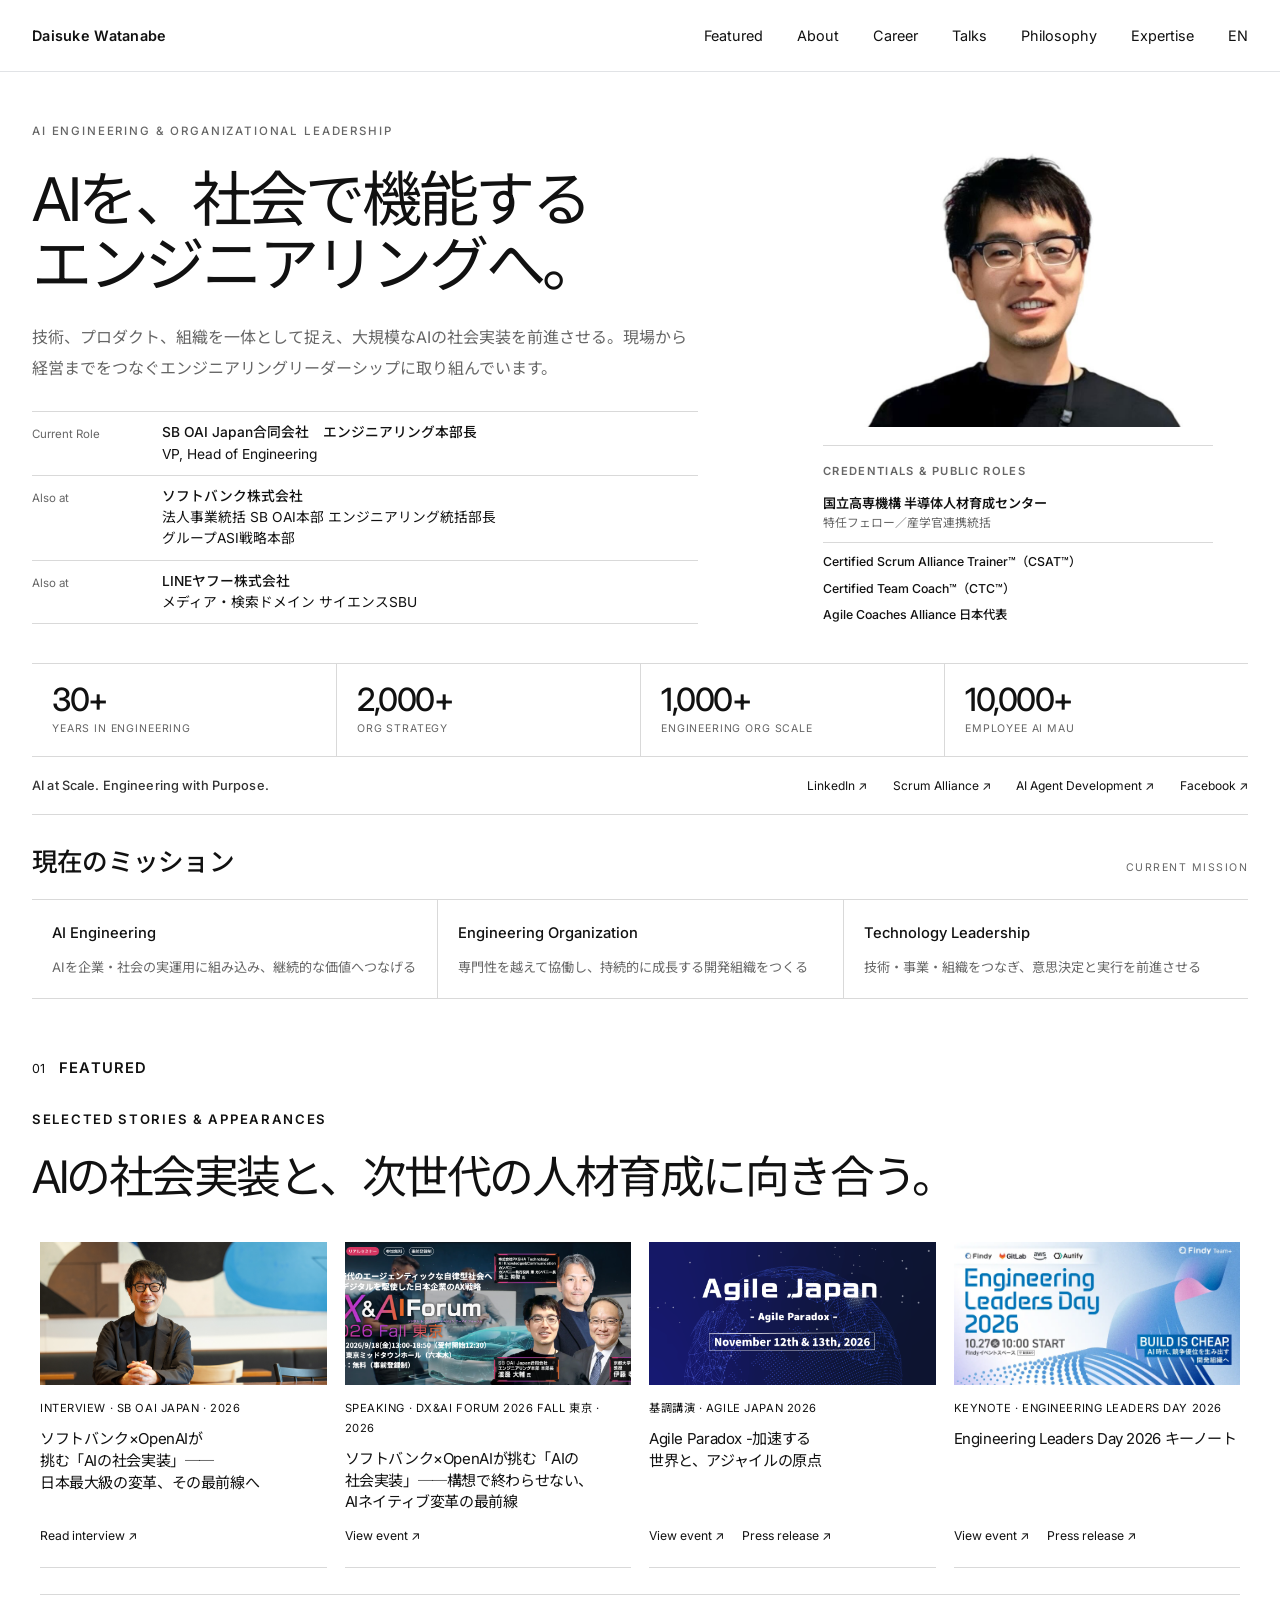
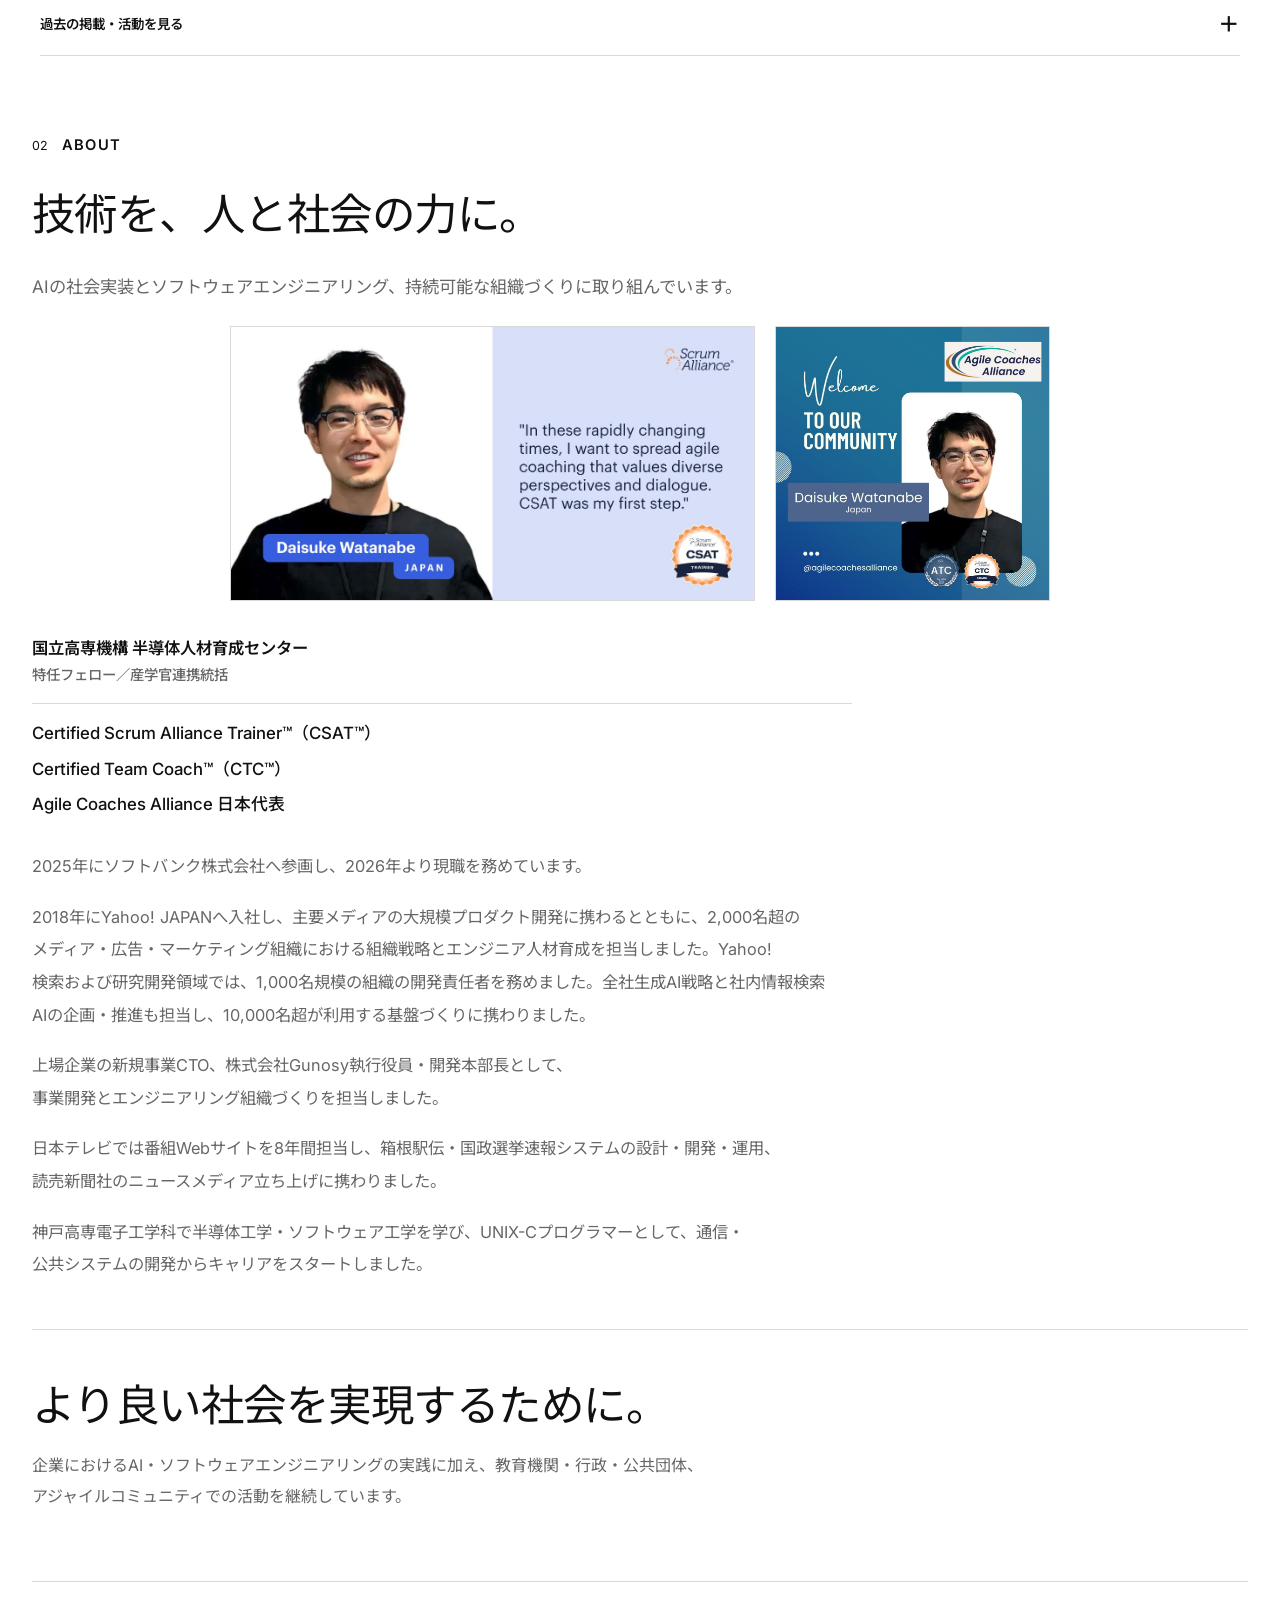
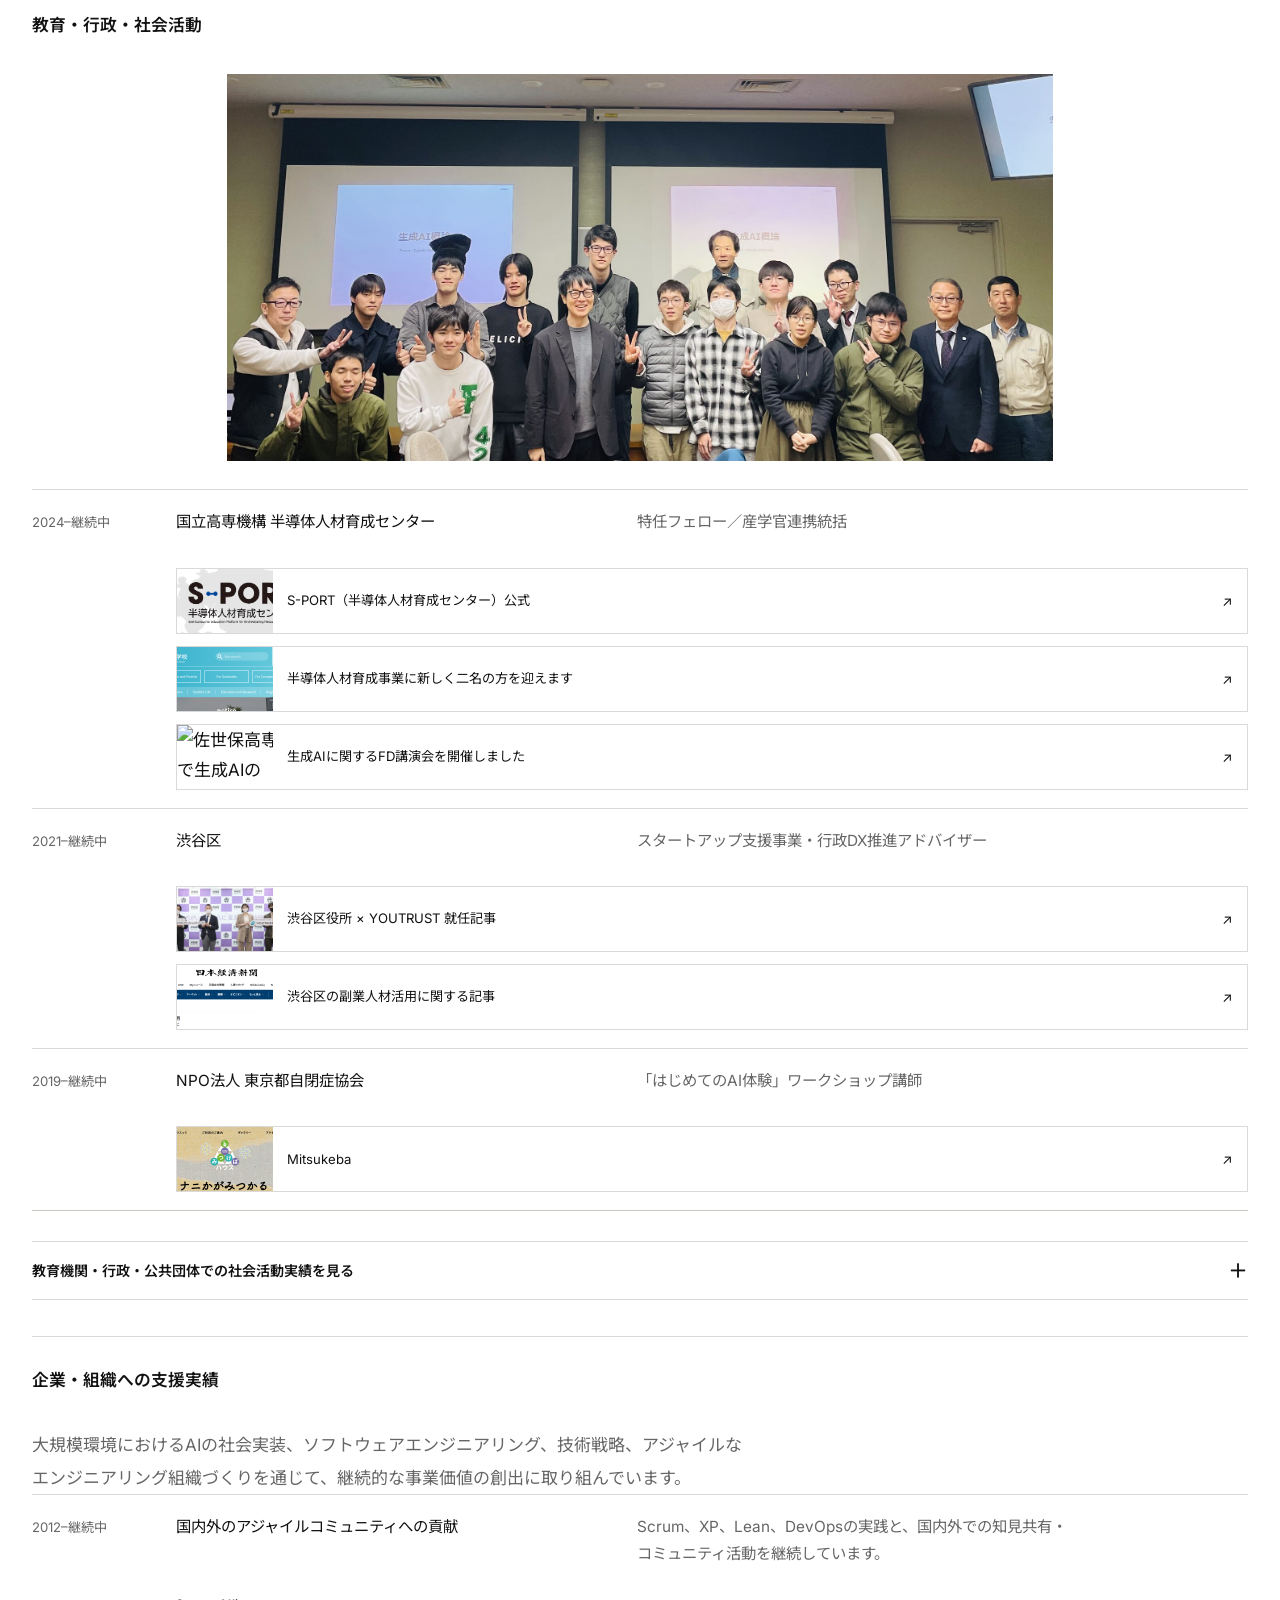
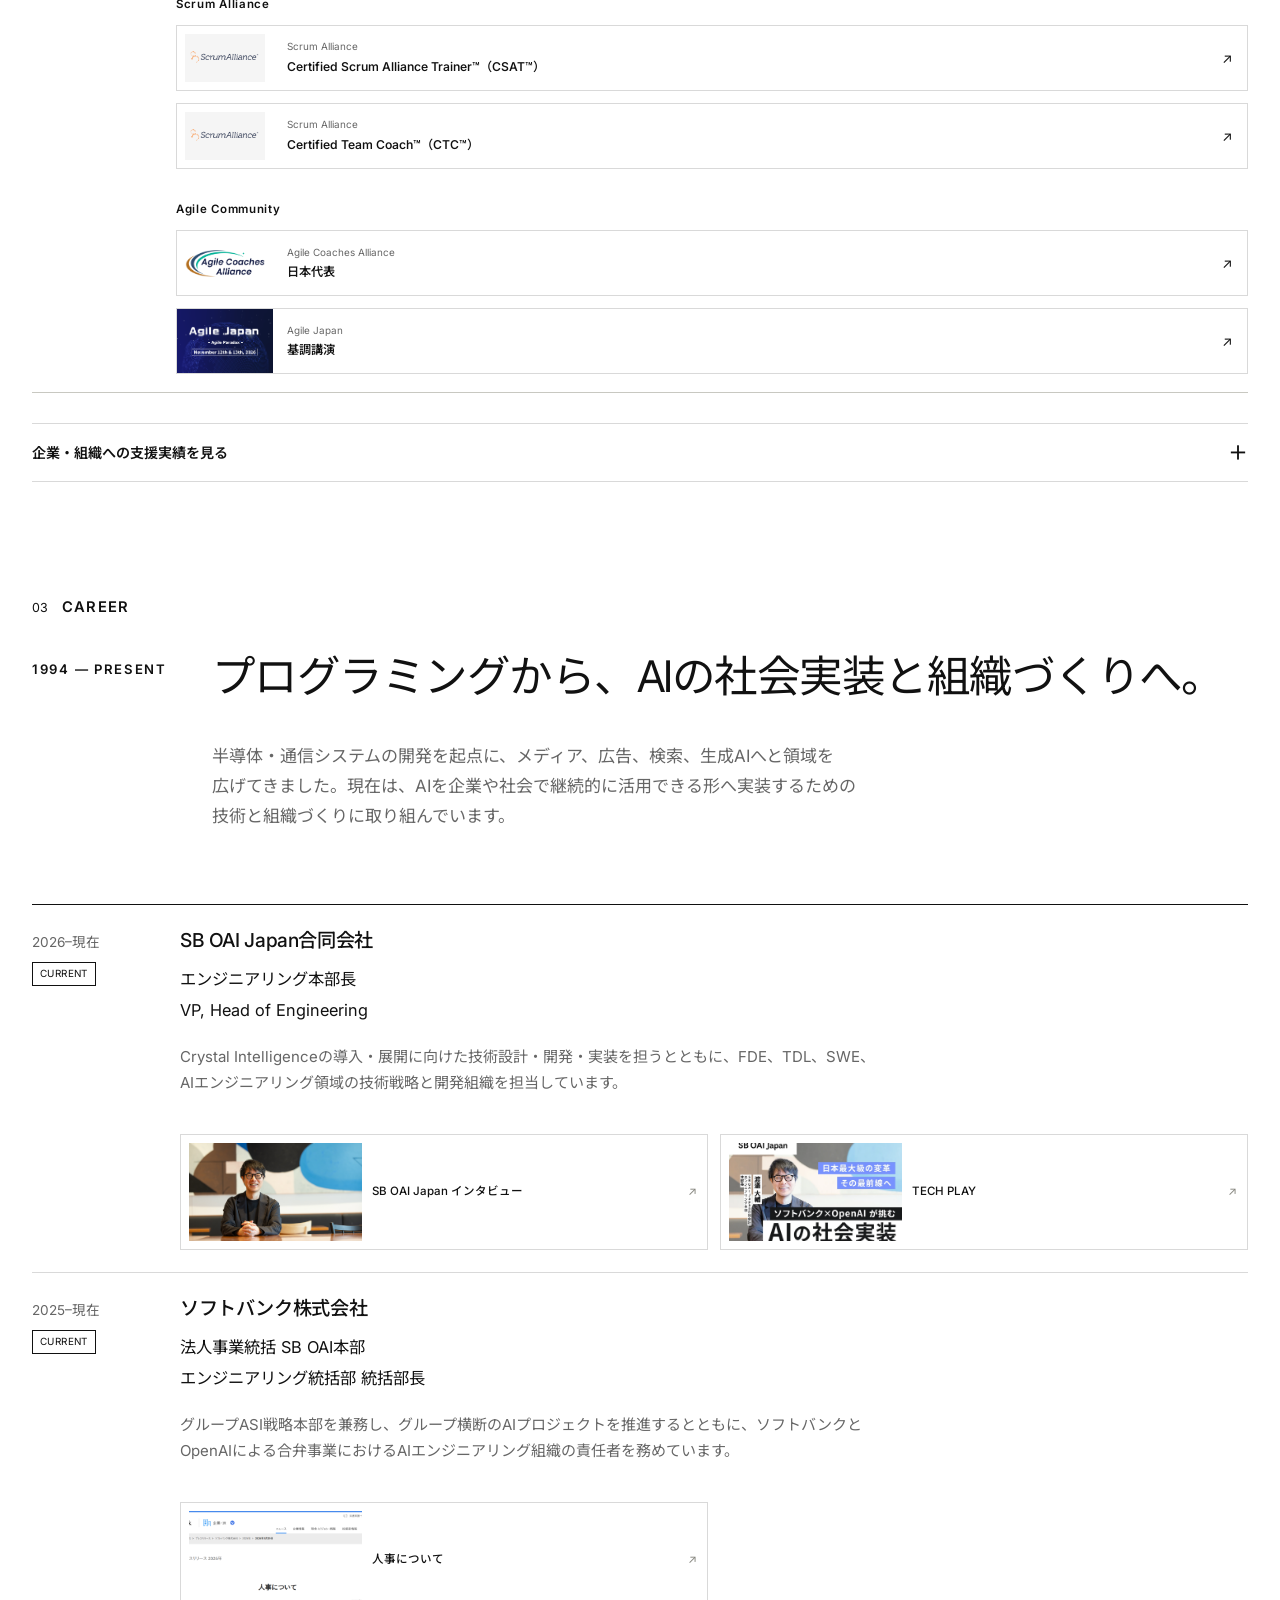
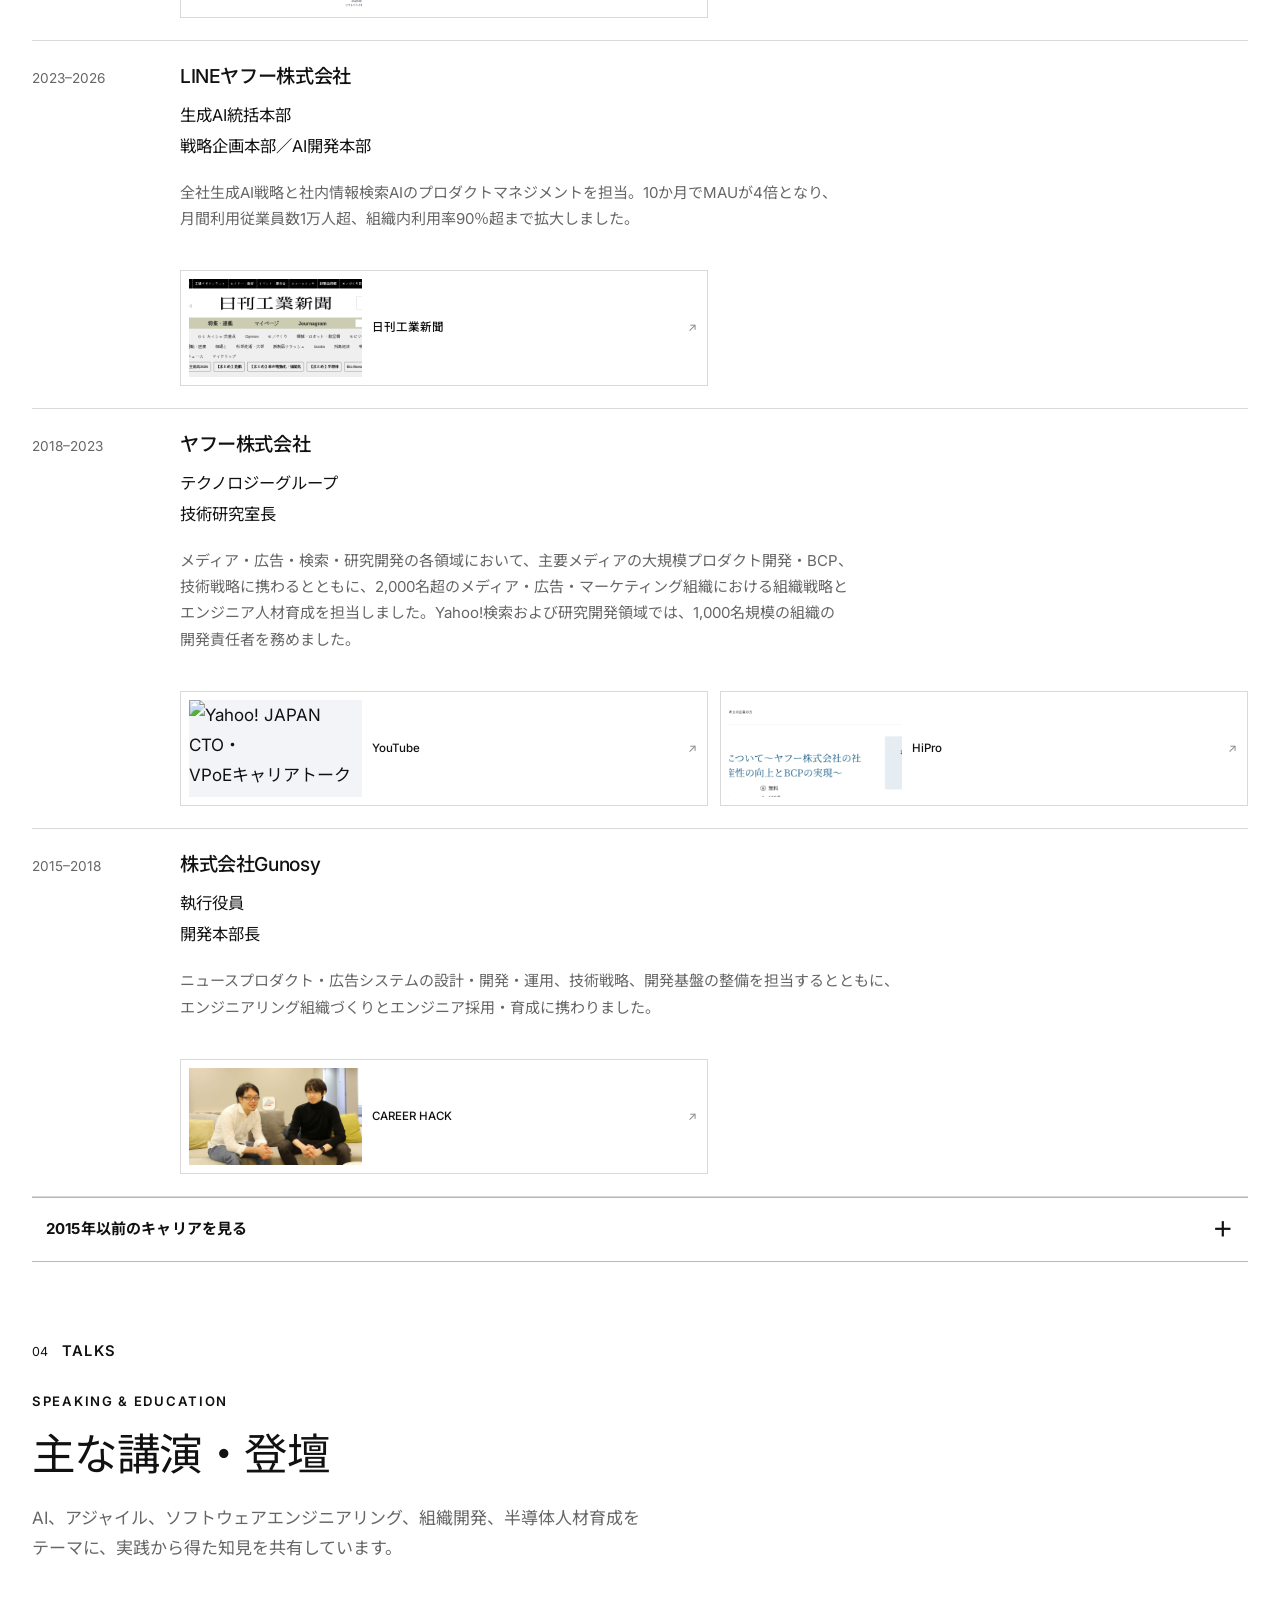
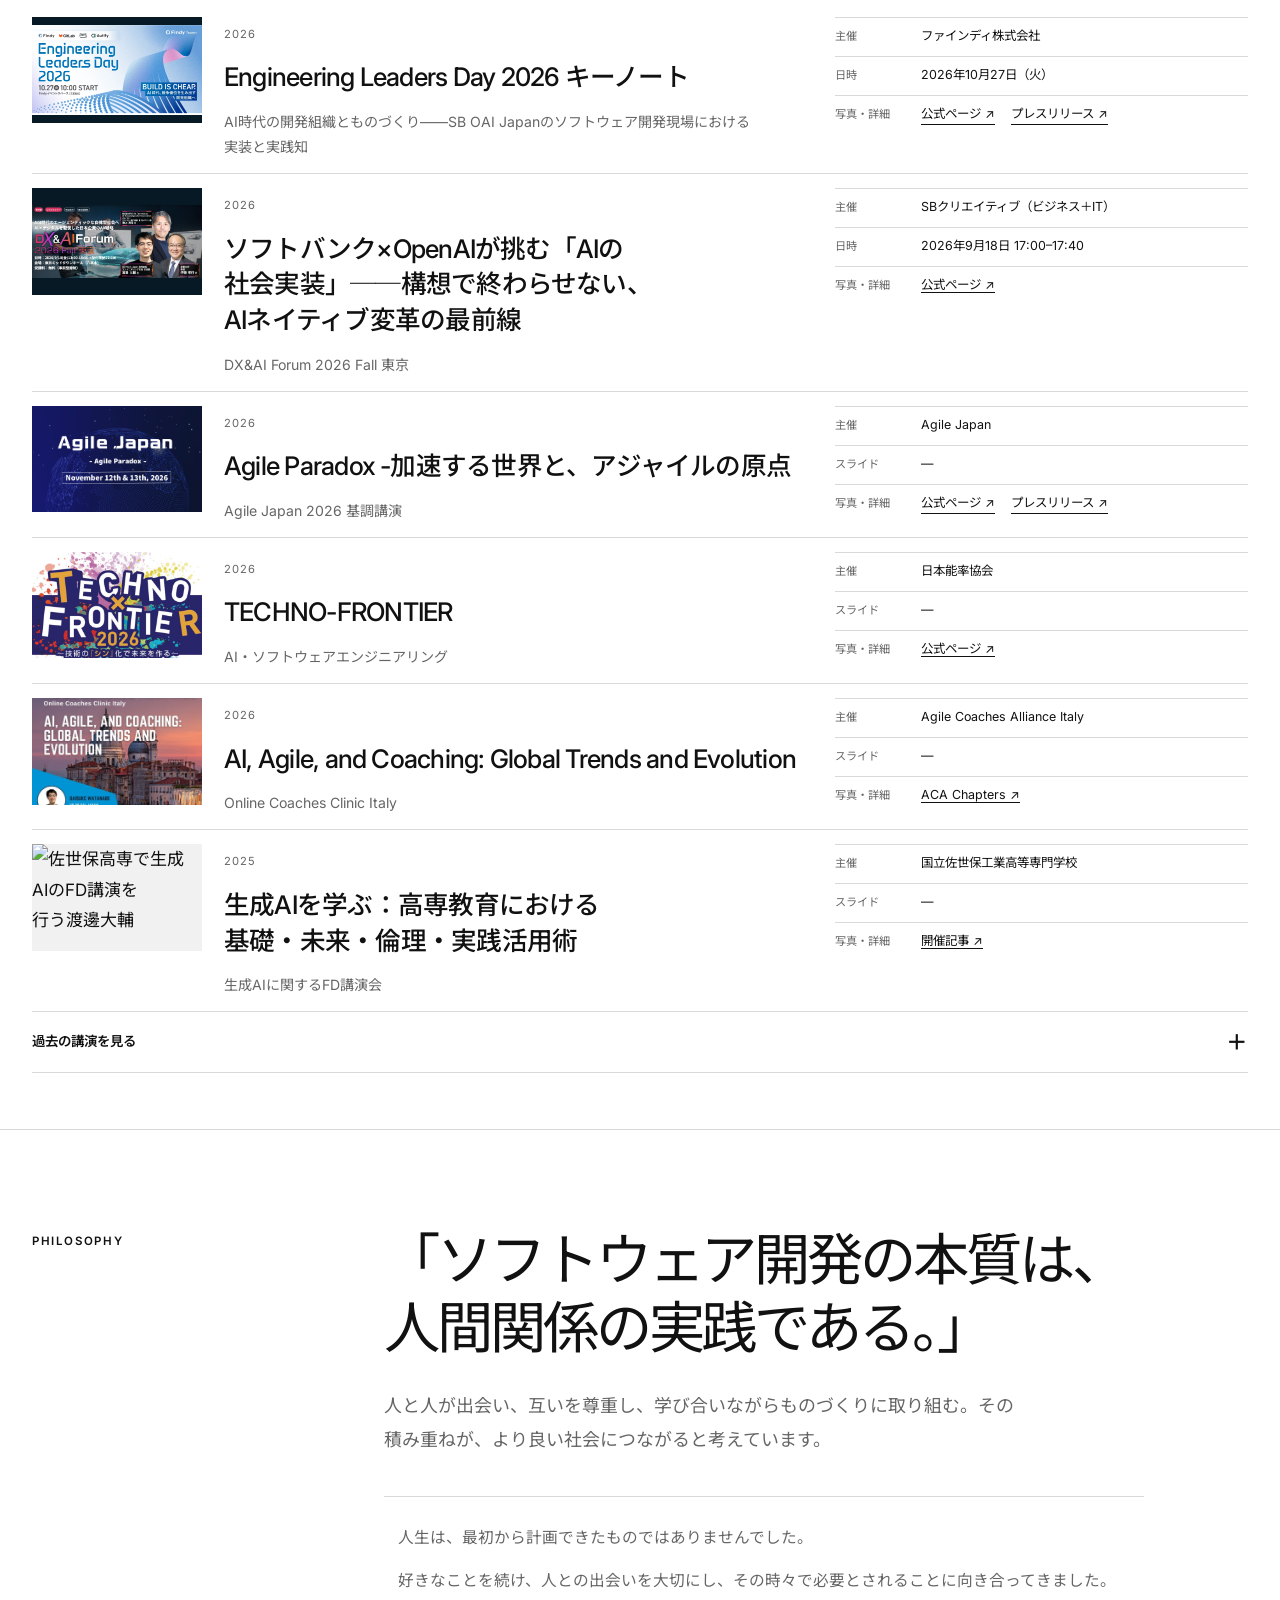
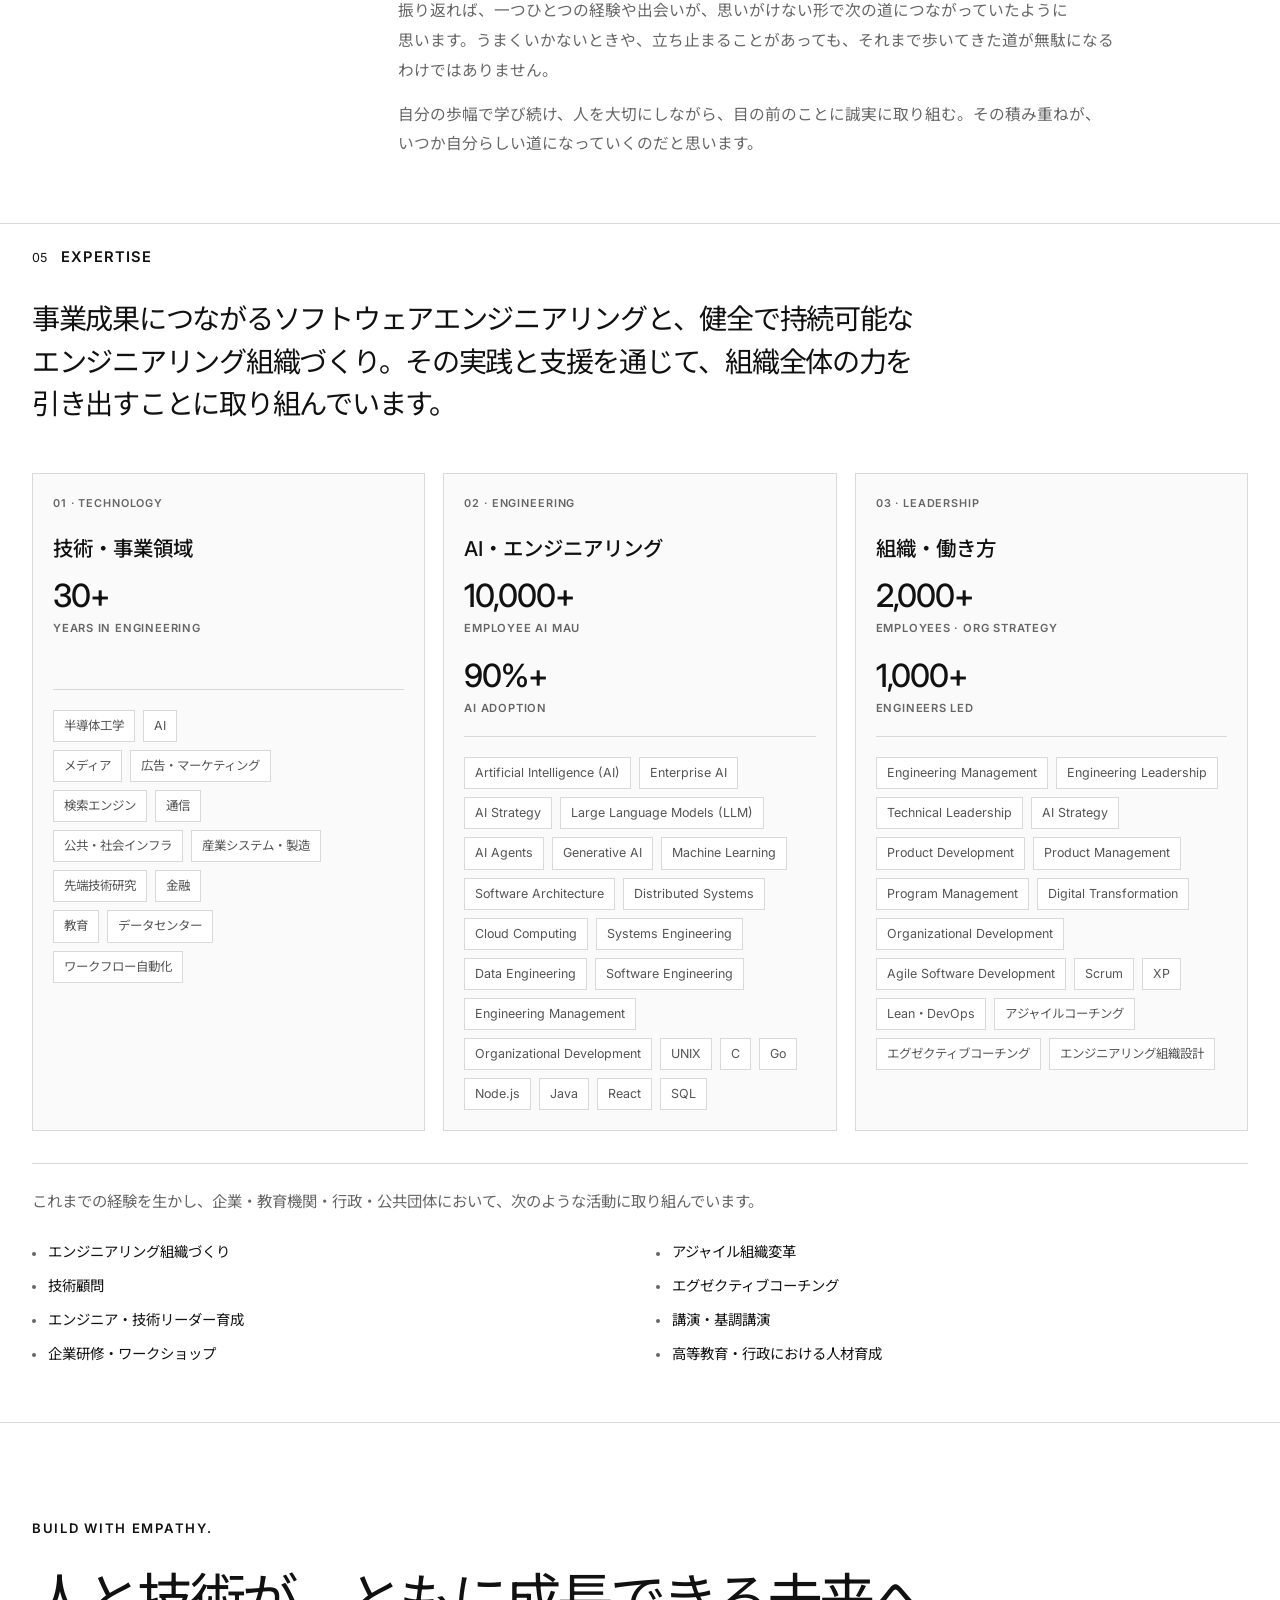
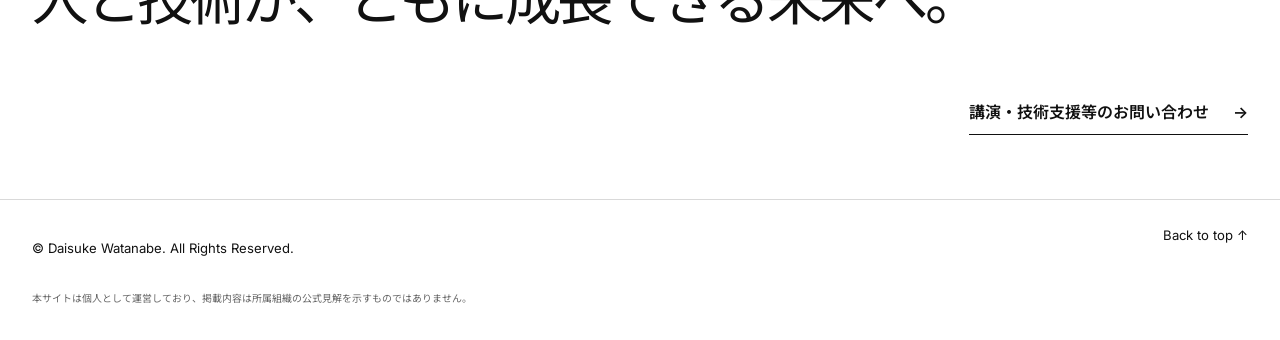
==== commit cbcd5d3c: "Stabilize responsive image layout" ====
--- a/index.html
+++ b/index.html
@@ -31,7 +31,7 @@
     <link rel="preconnect" href="https://fonts.googleapis.com" />
     <link rel="preconnect" href="https://fonts.gstatic.com" crossorigin />
     <link href="https://fonts.googleapis.com/css2?family=Inter:wght@400;500;600&amp;family=Noto+Sans+JP:wght@400;500;600&amp;display=swap" rel="stylesheet" />
-    <link rel="stylesheet" href="./styles.css?v=20260905finalqa2" />
+    <link rel="stylesheet" href="./styles.css?v=20260905englishheading" />
     <script type="application/ld+json">
       {
         "@context": "https://schema.org",
@@ -83,7 +83,7 @@
         ]
       }
     </script>
-    <script src="./script.js?v=20260905finalqa2" defer></script>
+    <script src="./script.js?v=20260905englishheading" defer></script>
   </head>
   <body>
     <a class="skip-link" href="#main">本文へ移動</a>
--- a/styles.css
+++ b/styles.css
@@ -1264,6 +1264,7 @@
   align-items: center;
   gap: 20px;
   width: 68%;
+  max-width: 820px;
   margin: 0 auto 48px;
 }
 .about-hero-visual {
@@ -2113,9 +2114,12 @@
 }
 .hero-redesign-main {
   display: grid;
-  grid-template-columns: minmax(0, 1fr) 390px;
+  grid-template-columns: minmax(0, 1fr) minmax(430px, 460px);
   gap: clamp(52px, 7vw, 104px);
   align-items: end;
+  width: 100%;
+  max-width: var(--max);
+  margin-right: auto;
 }
 .hero-redesign-copy {
   min-width: 0;
@@ -2123,7 +2127,7 @@
 .hero-redesign-side {
   width: 100%;
   max-width: 390px;
-  justify-self: end;
+  justify-self: center;
 }
 .hero-redesign .eyebrow {
   margin: 0 0 28px;
@@ -2143,6 +2147,11 @@
 .hero-redesign h1 span {
   display: block;
 }
+@media (min-width: 1400px) {
+  html[lang="en"] .hero-redesign h1 span:first-child {
+    white-space: nowrap;
+  }
+}
 .hero-redesign-lead {
   max-width: 780px;
   margin: 0 0 28px;
@@ -2185,8 +2194,7 @@
 .hero-redesign-portrait {
   width: 100%;
   max-width: 390px;
-  margin: 0;
-  justify-self: end;
+  margin: 0 auto;
   overflow: visible;
   background: #fff;
 }
@@ -2504,6 +2512,10 @@
 #featured .featured-grid {
   grid-template-columns: repeat(4, minmax(0, 1fr));
   gap: 26px 18px;
+  width: 100%;
+  max-width: 1200px;
+  margin-right: auto;
+  margin-left: auto;
 }
 #featured .feature-thumb {
   aspect-ratio: 2 / 1;
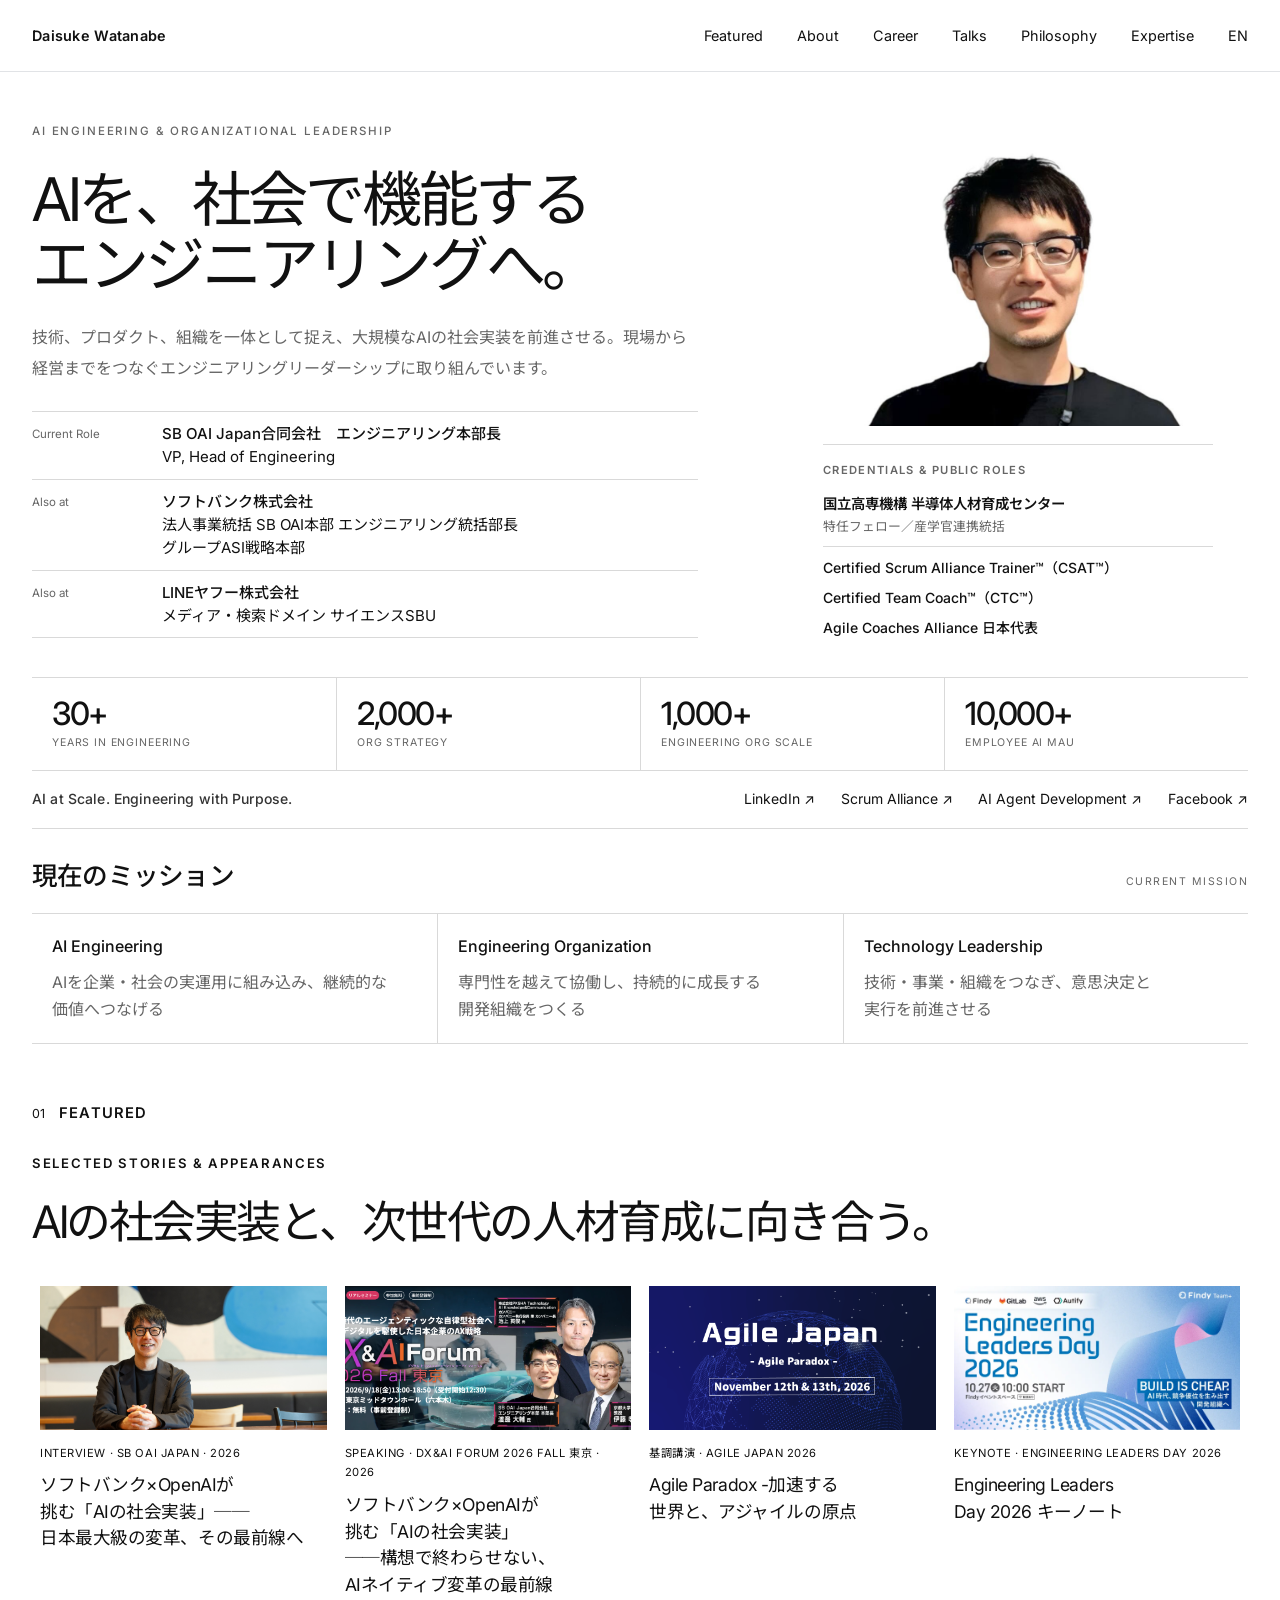
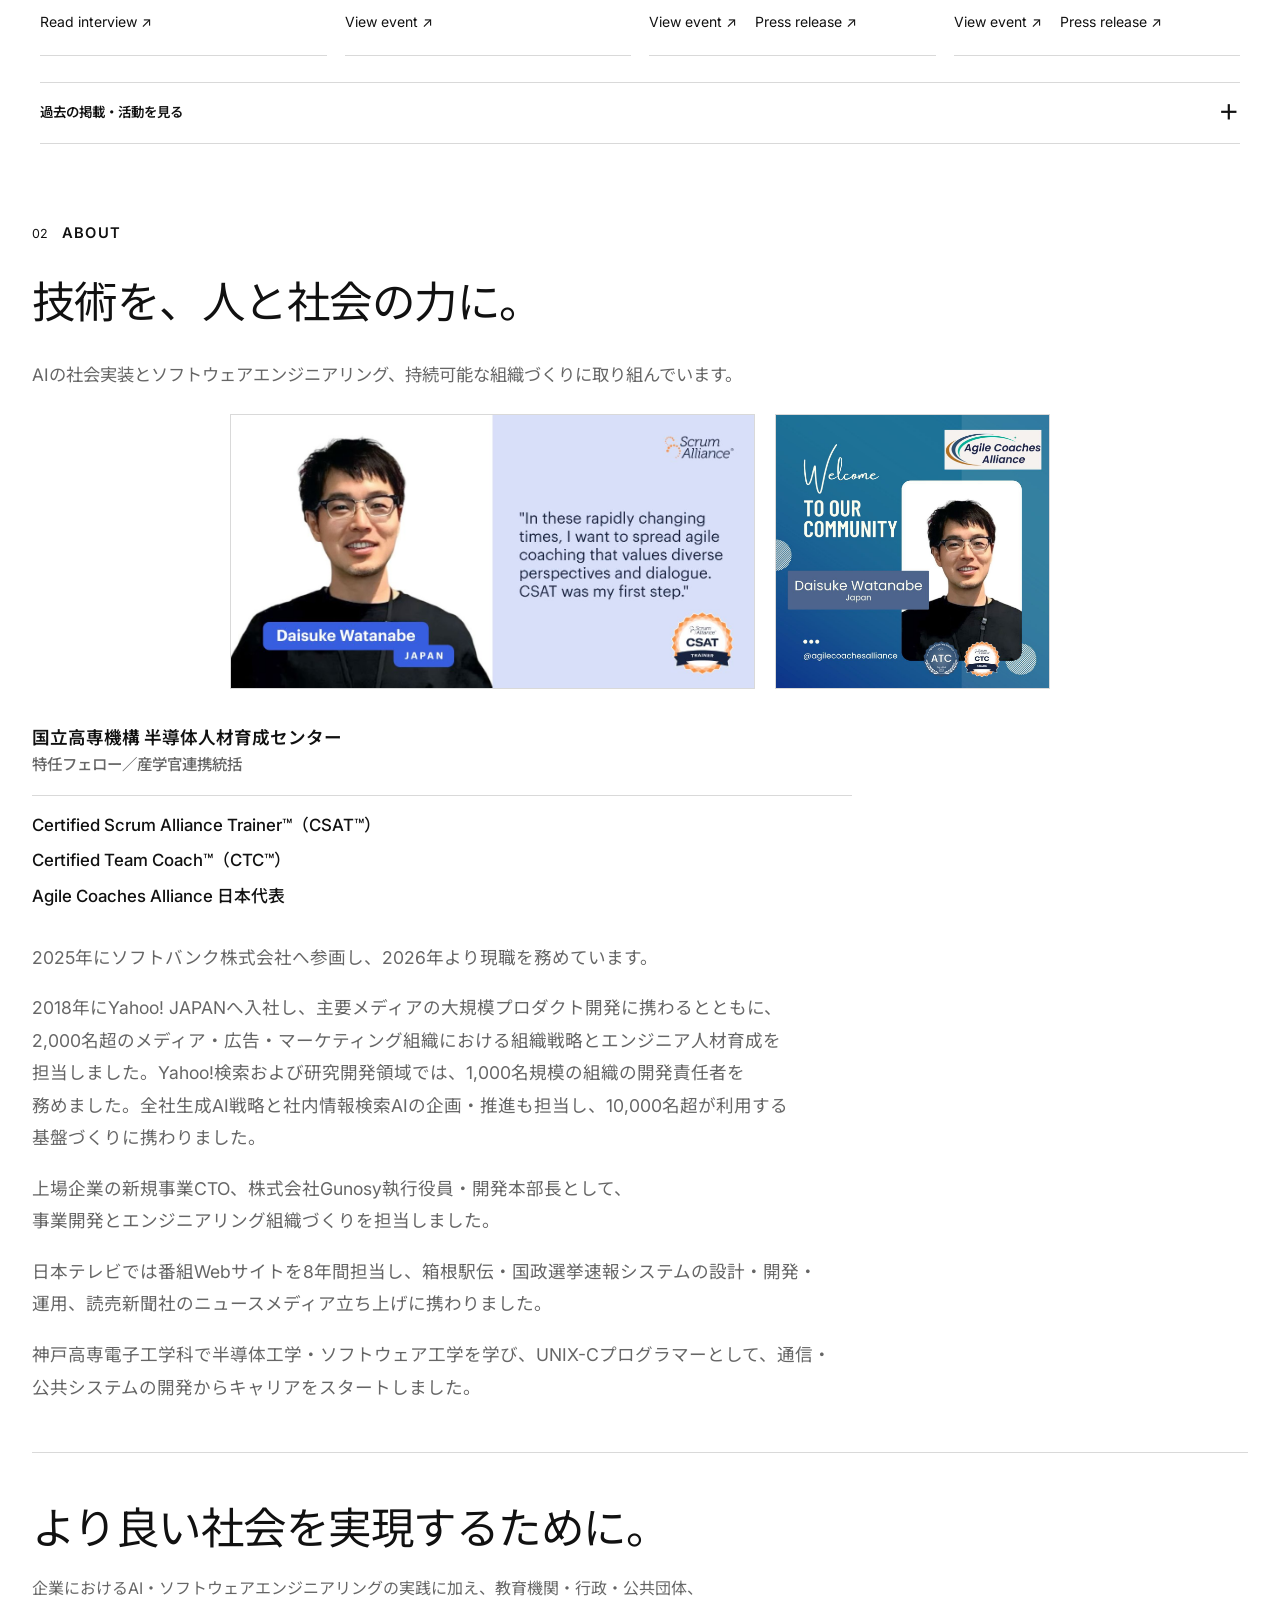
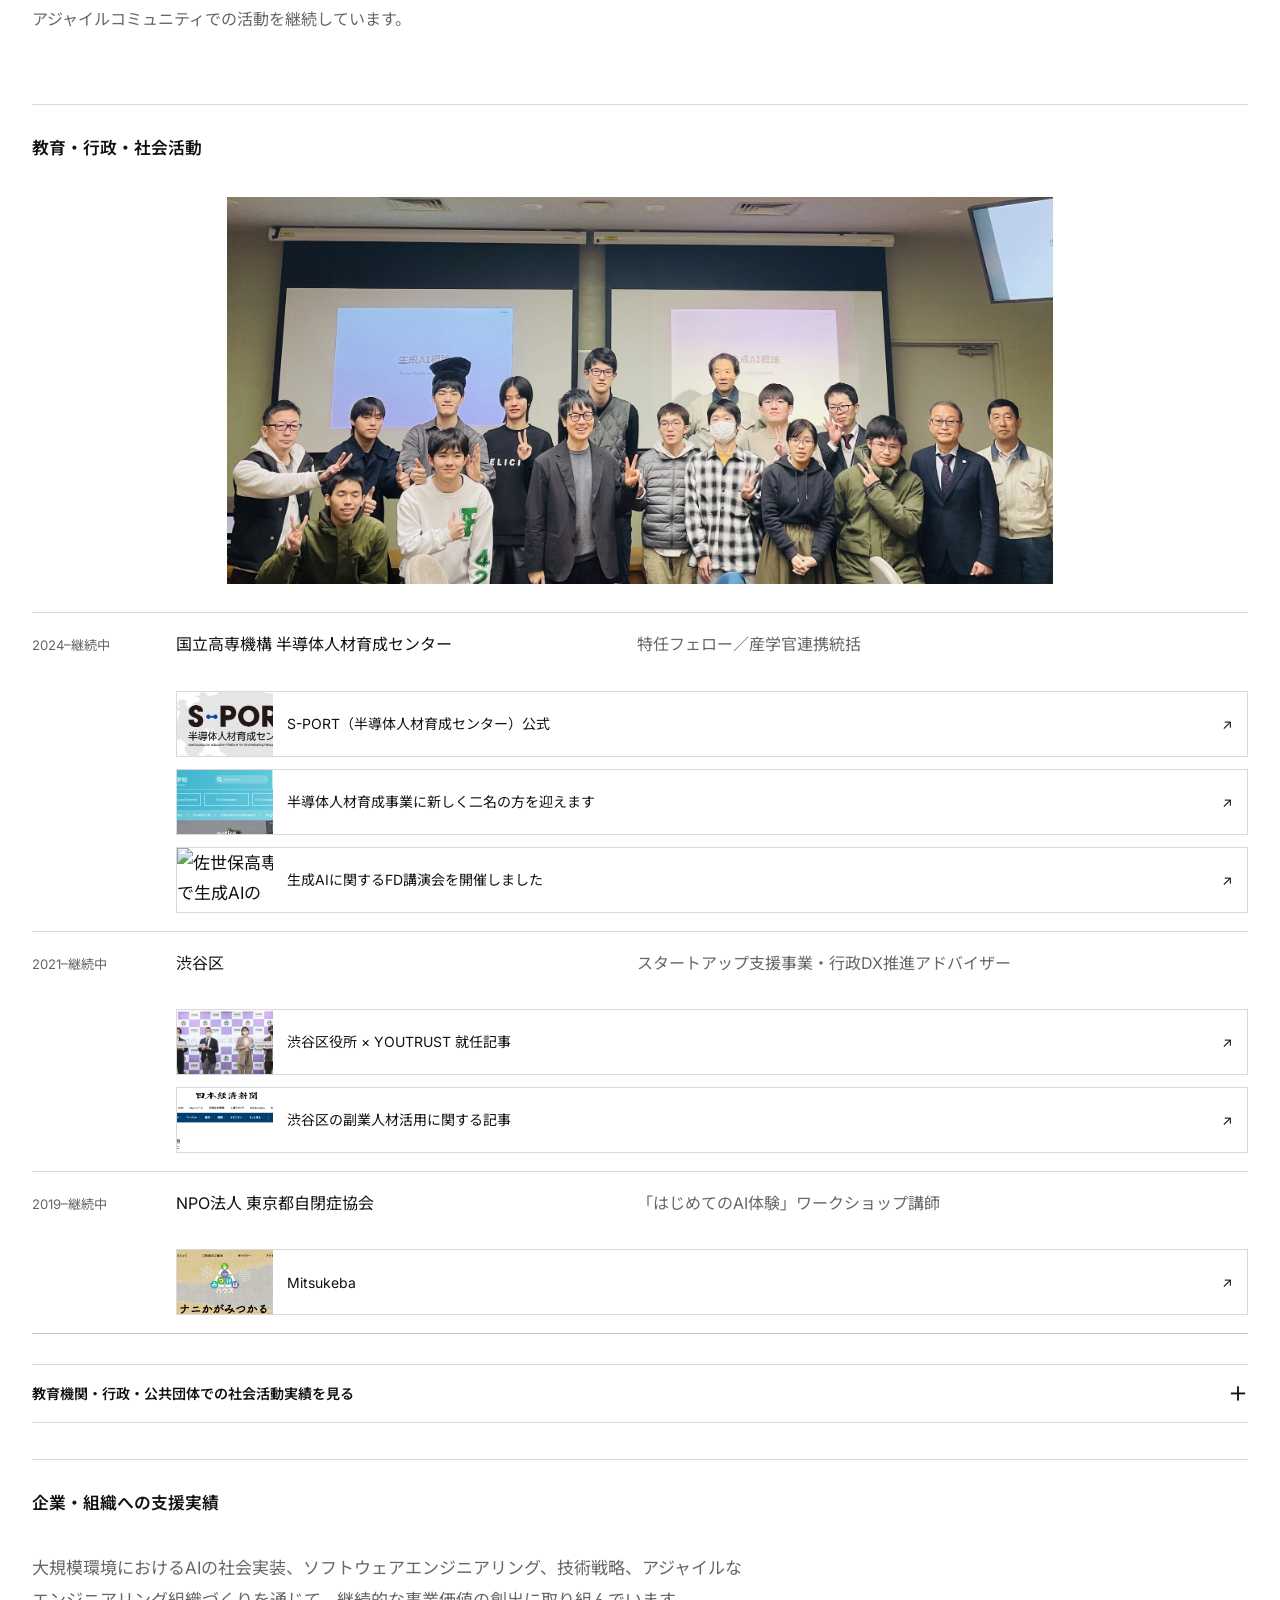
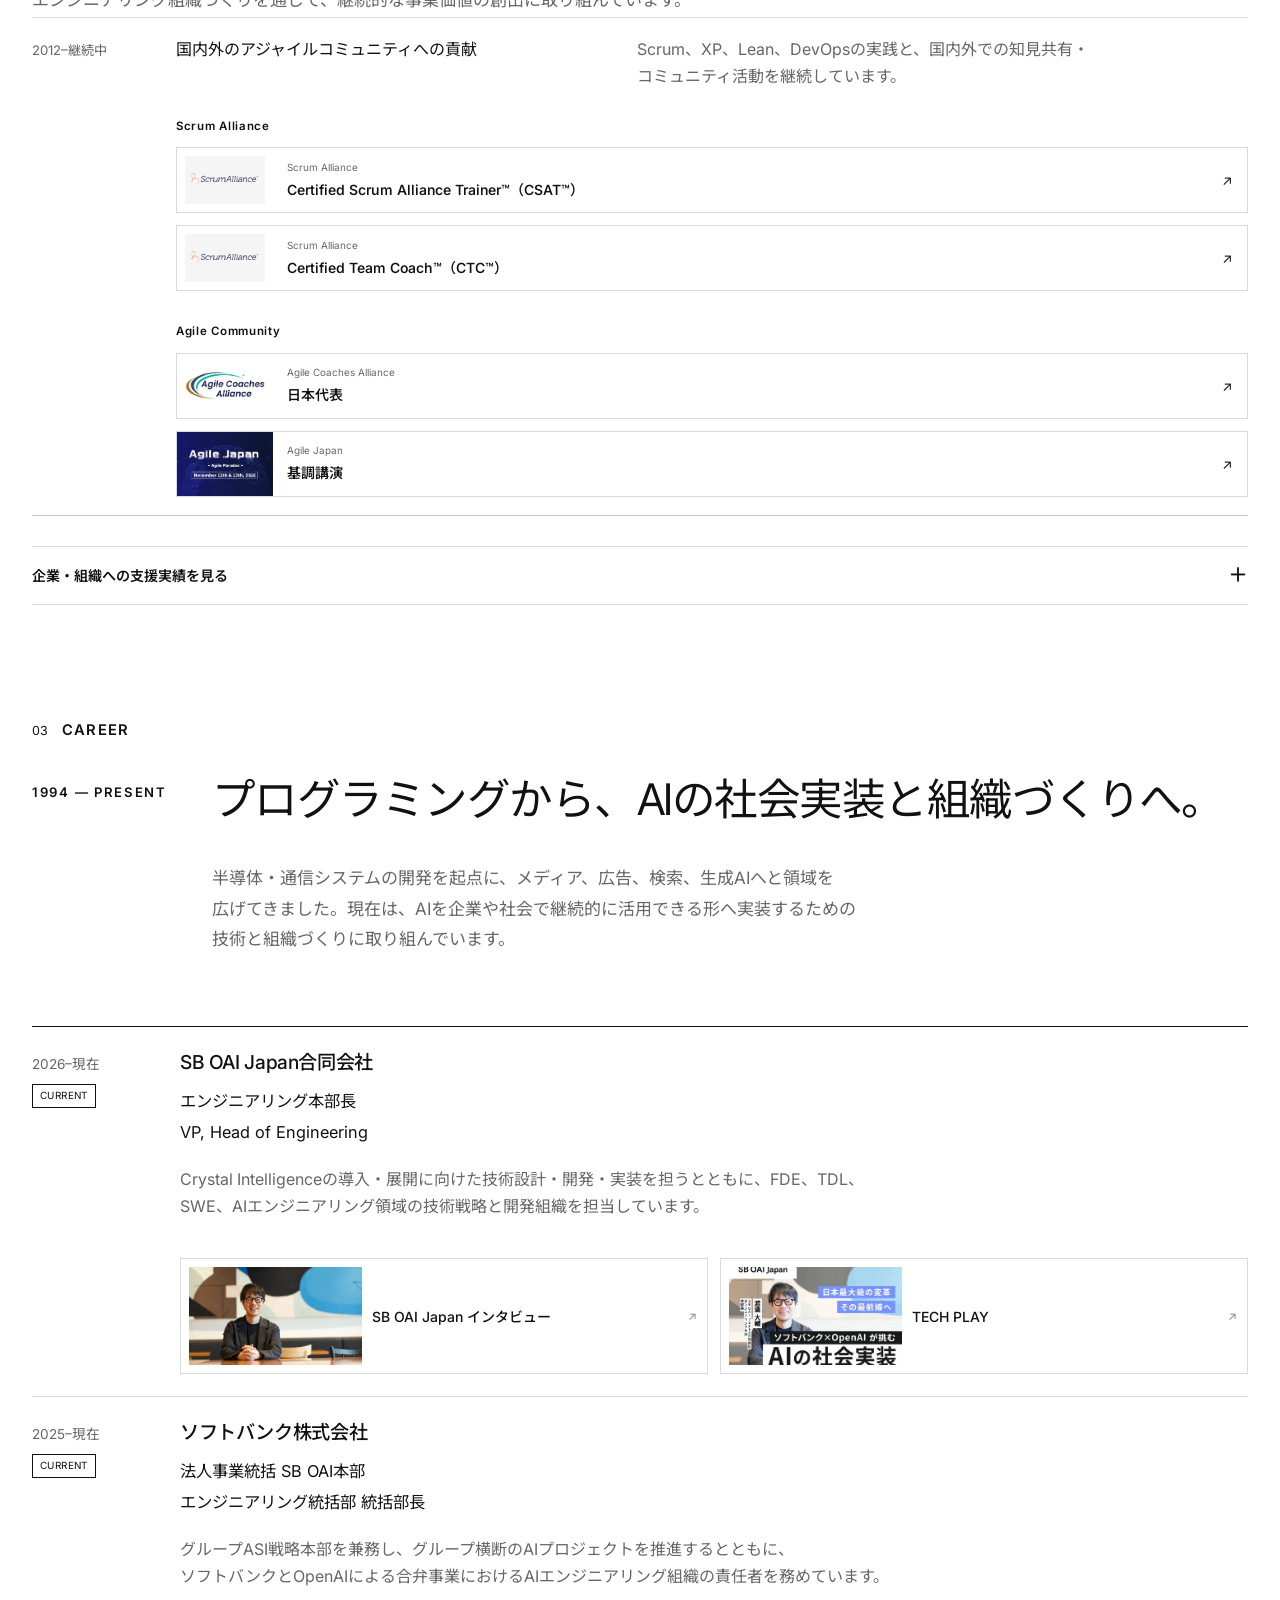
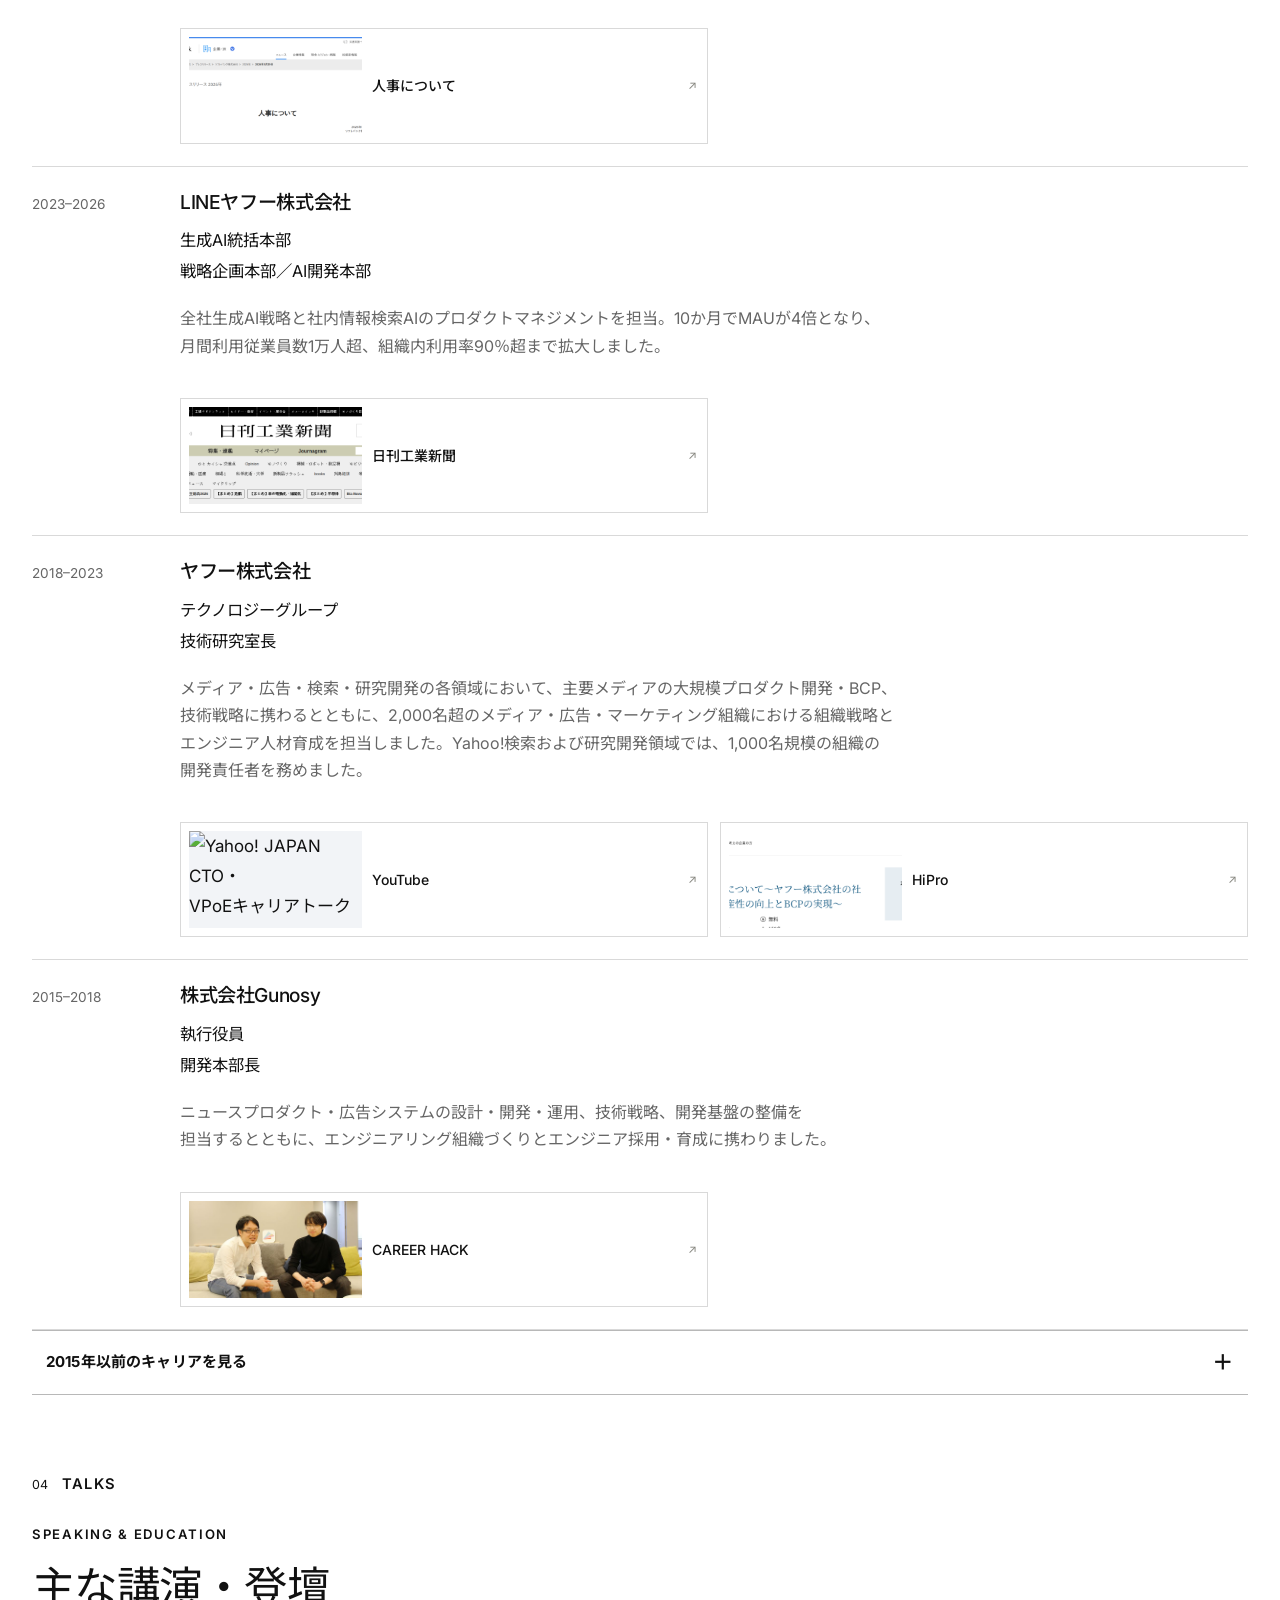
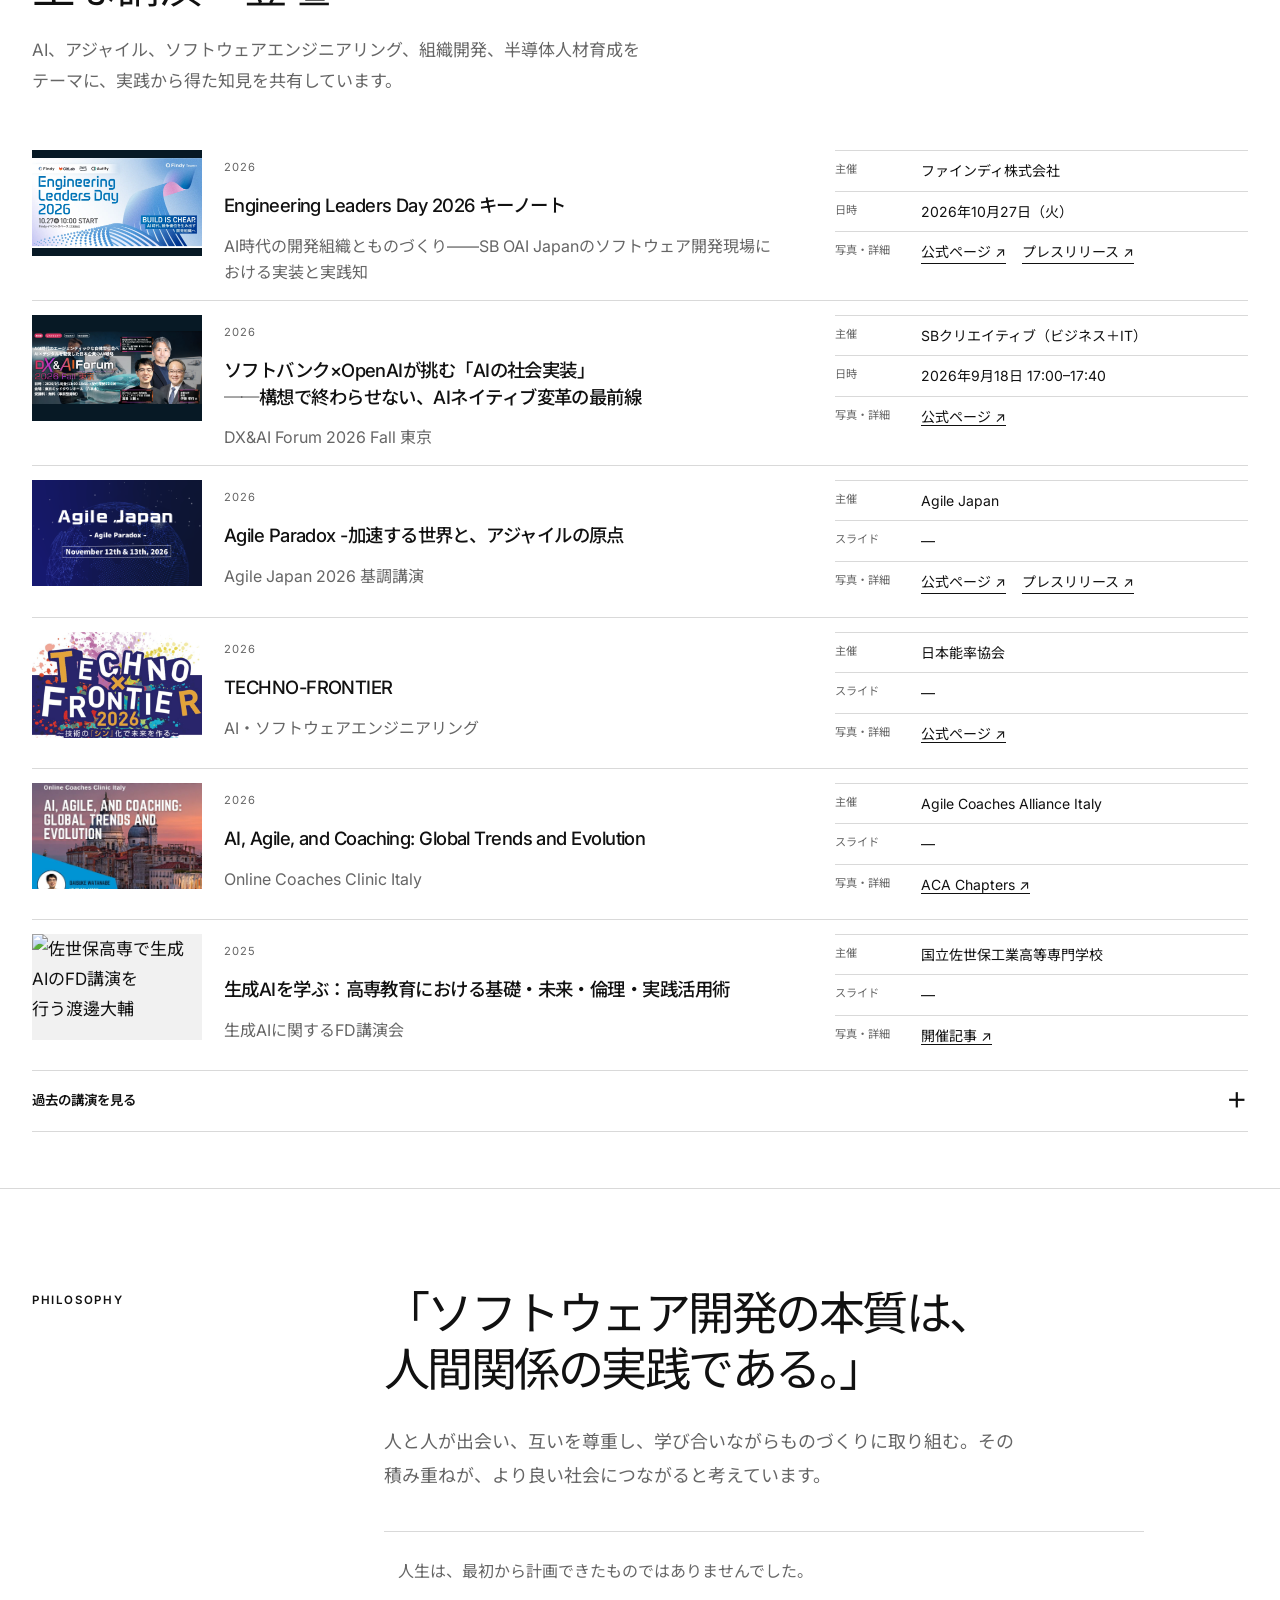
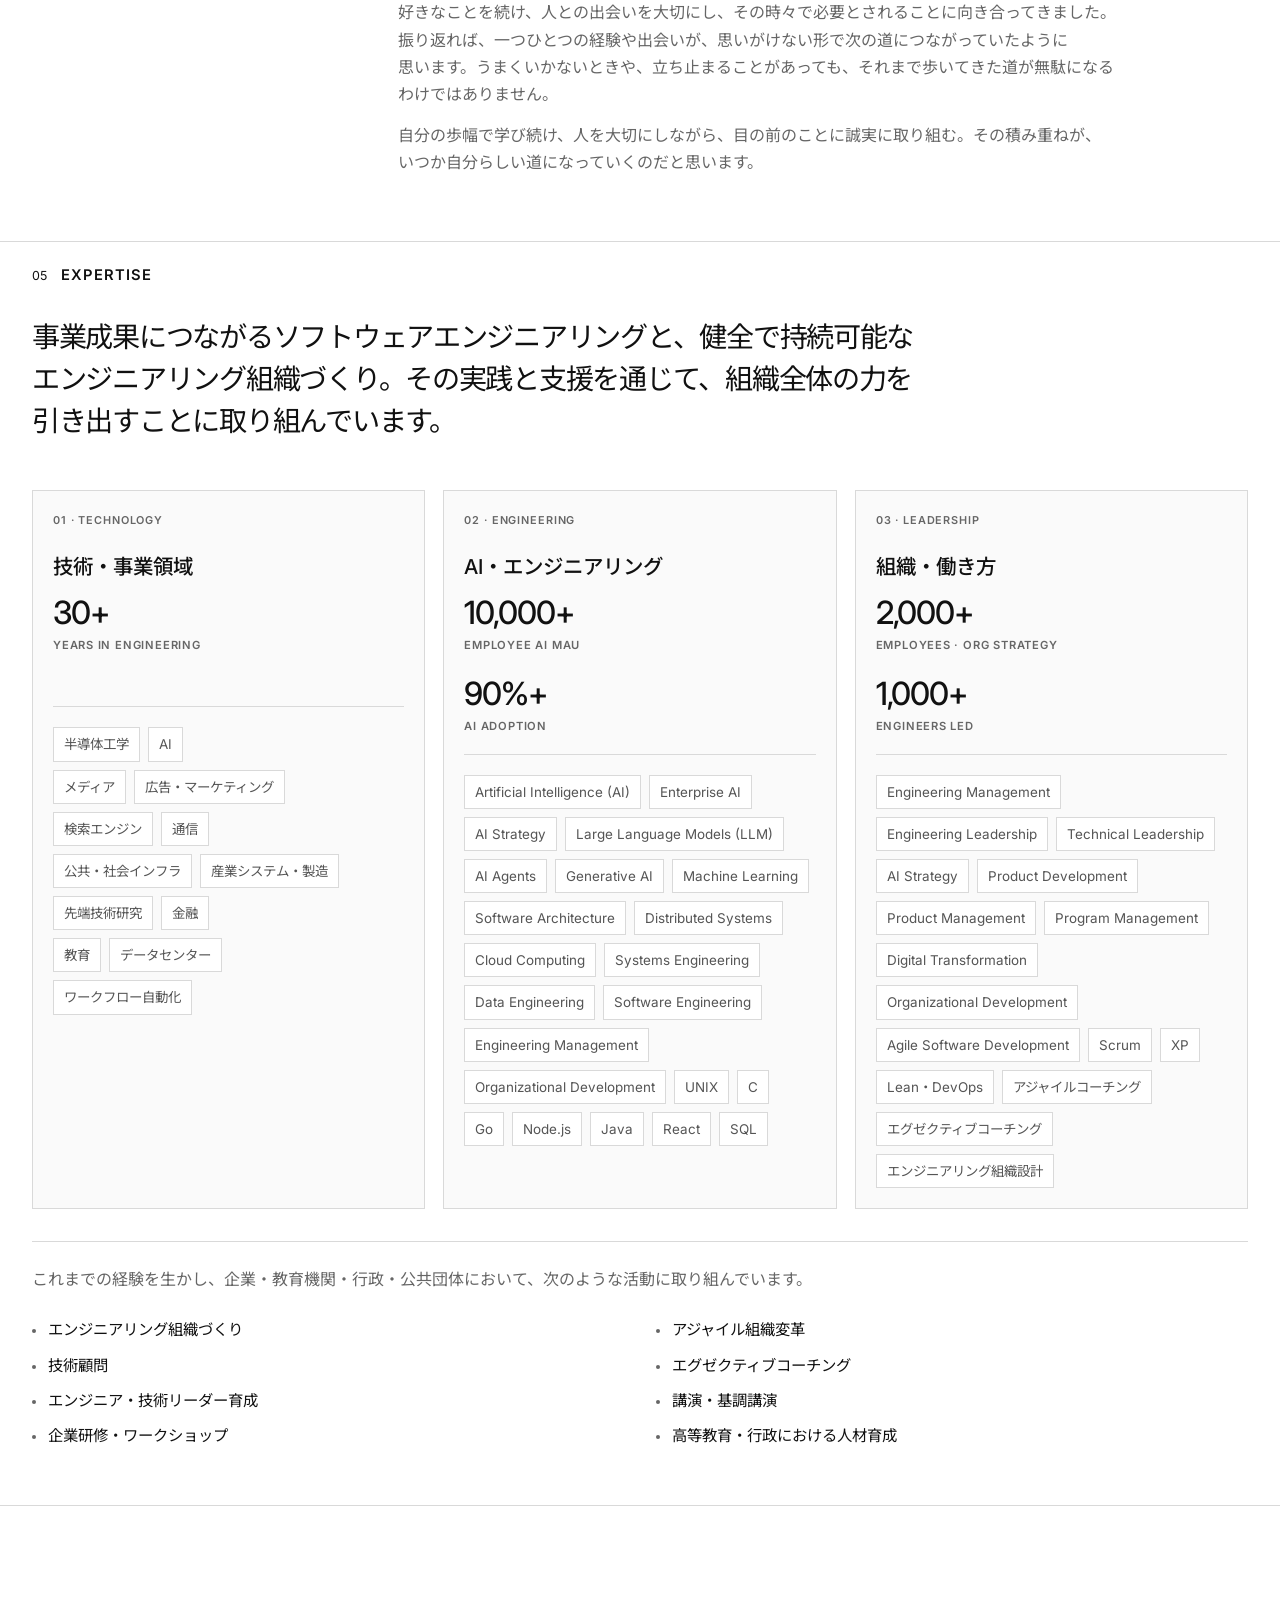
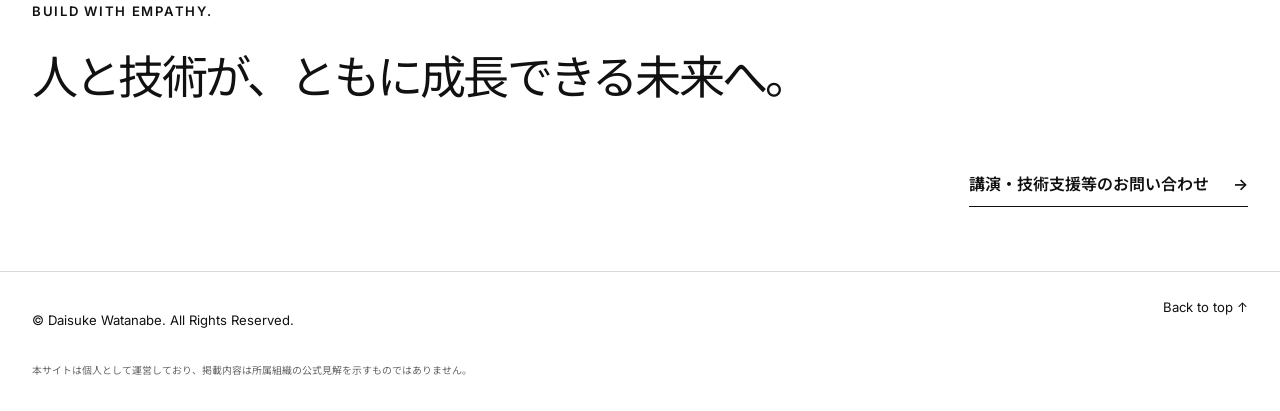
==== commit 044803fb: "Improve typography readability across profile" ====
--- a/index.html
+++ b/index.html
@@ -31,7 +31,7 @@
     <link rel="preconnect" href="https://fonts.googleapis.com" />
     <link rel="preconnect" href="https://fonts.gstatic.com" crossorigin />
     <link href="https://fonts.googleapis.com/css2?family=Inter:wght@400;500;600&amp;family=Noto+Sans+JP:wght@400;500;600&amp;display=swap" rel="stylesheet" />
-    <link rel="stylesheet" href="./styles.css?v=20260905englishheading" />
+    <link rel="stylesheet" href="./styles.css?v=20260905typography2" />
     <script type="application/ld+json">
       {
         "@context": "https://schema.org",
@@ -83,7 +83,7 @@
         ]
       }
     </script>
-    <script src="./script.js?v=20260905englishheading" defer></script>
+    <script src="./script.js?v=20260905typography2" defer></script>
   </head>
   <body>
     <a class="skip-link" href="#main">本文へ移動</a>
--- a/styles.css
+++ b/styles.css
@@ -2551,3 +2551,128 @@
     grid-template-columns: minmax(0, 1fr);
   }
 }
+
+/* Readability: body copy on desktop and tablet */
+@media (min-width: 601px) {
+  .mission-grid p {
+    font-size: 1rem;
+    line-height: 1.7;
+  }
+  .about-intro p {
+    font-size: 1.1rem;
+    line-height: 1.85;
+  }
+  .career-note {
+    font-size: 1rem !important;
+    line-height: 1.7 !important;
+  }
+  .talk-main p {
+    font-size: 1rem;
+    line-height: 1.65;
+  }
+  .project-list p,
+  .project-list strong,
+  .statement .statement-reflection p,
+  .expertise-activities > p {
+    font-size: 1rem;
+    line-height: 1.7;
+  }
+  .expertise-activities li {
+    font-size: .96rem;
+  }
+
+  .hero-role-list dd {
+    font-size: .94rem;
+    line-height: 1.55;
+  }
+  .hero-credentials li {
+    font-size: .875rem;
+    line-height: 1.55;
+  }
+  .hero-credentials li:first-child strong {
+    font-size: .9rem;
+  }
+  .hero-credentials li:first-child span {
+    font-size: .8rem;
+  }
+  .hero-closing p,
+  .hero-closing a {
+    font-size: .875rem;
+  }
+  .mission-grid h3 {
+    font-size: 1rem;
+    line-height: 1.55;
+  }
+  .feature-card h3 {
+    font-size: 1.1rem;
+    line-height: 1.5;
+  }
+  .feature-card .card-link {
+    font-size: .875rem;
+  }
+  .about-related strong,
+  .agile-activity-links .activity-link-copy strong,
+  .project-list .activity-link-copy,
+  .timeline-links span {
+    font-size: .875rem;
+    line-height: 1.5;
+  }
+  .talk-main h3 {
+    font-size: clamp(1.15rem, 1.4vw, 1.3rem);
+    line-height: 1.45;
+  }
+  .talk-item dd {
+    font-size: .875rem;
+    line-height: 1.55;
+  }
+  .expertise-grid li,
+  .expertise-grid .expertise-domain-list > li > span {
+    font-size: .84rem;
+    line-height: 1.5;
+  }
+  .statement blockquote,
+  .closing h2 {
+    font-size: clamp(2.5rem, 3.6vw, 3.4rem);
+    line-height: 1.22;
+  }
+}
+
+@media (max-width: 600px) {
+  .hero-credentials li,
+  .feature-card .card-link,
+  .timeline-links span,
+  .talk-item dd,
+  .expertise-grid li,
+  .expertise-grid .expertise-domain-list > li > span {
+    font-size: .82rem;
+  }
+}
+
+/* Final type-scale alignment */
+#featured .feature-card h3 {
+  font-size: 1.1rem;
+  line-height: 1.5;
+}
+
+@media (max-width: 600px) {
+  .mission-grid p,
+  .career-note,
+  .talk-main p,
+  .statement .statement-reflection p,
+  .expertise-activities > p,
+  .project-list p,
+  .project-list strong {
+    font-size: .94rem !important;
+    line-height: 1.7 !important;
+  }
+  .hero-role-list dd {
+    font-size: .875rem;
+  }
+  .mission-grid h3 {
+    font-size: .96rem;
+  }
+  .talk-main h3 {
+    font-size: 1.15rem;
+    line-height: 1.45;
+  }
+}
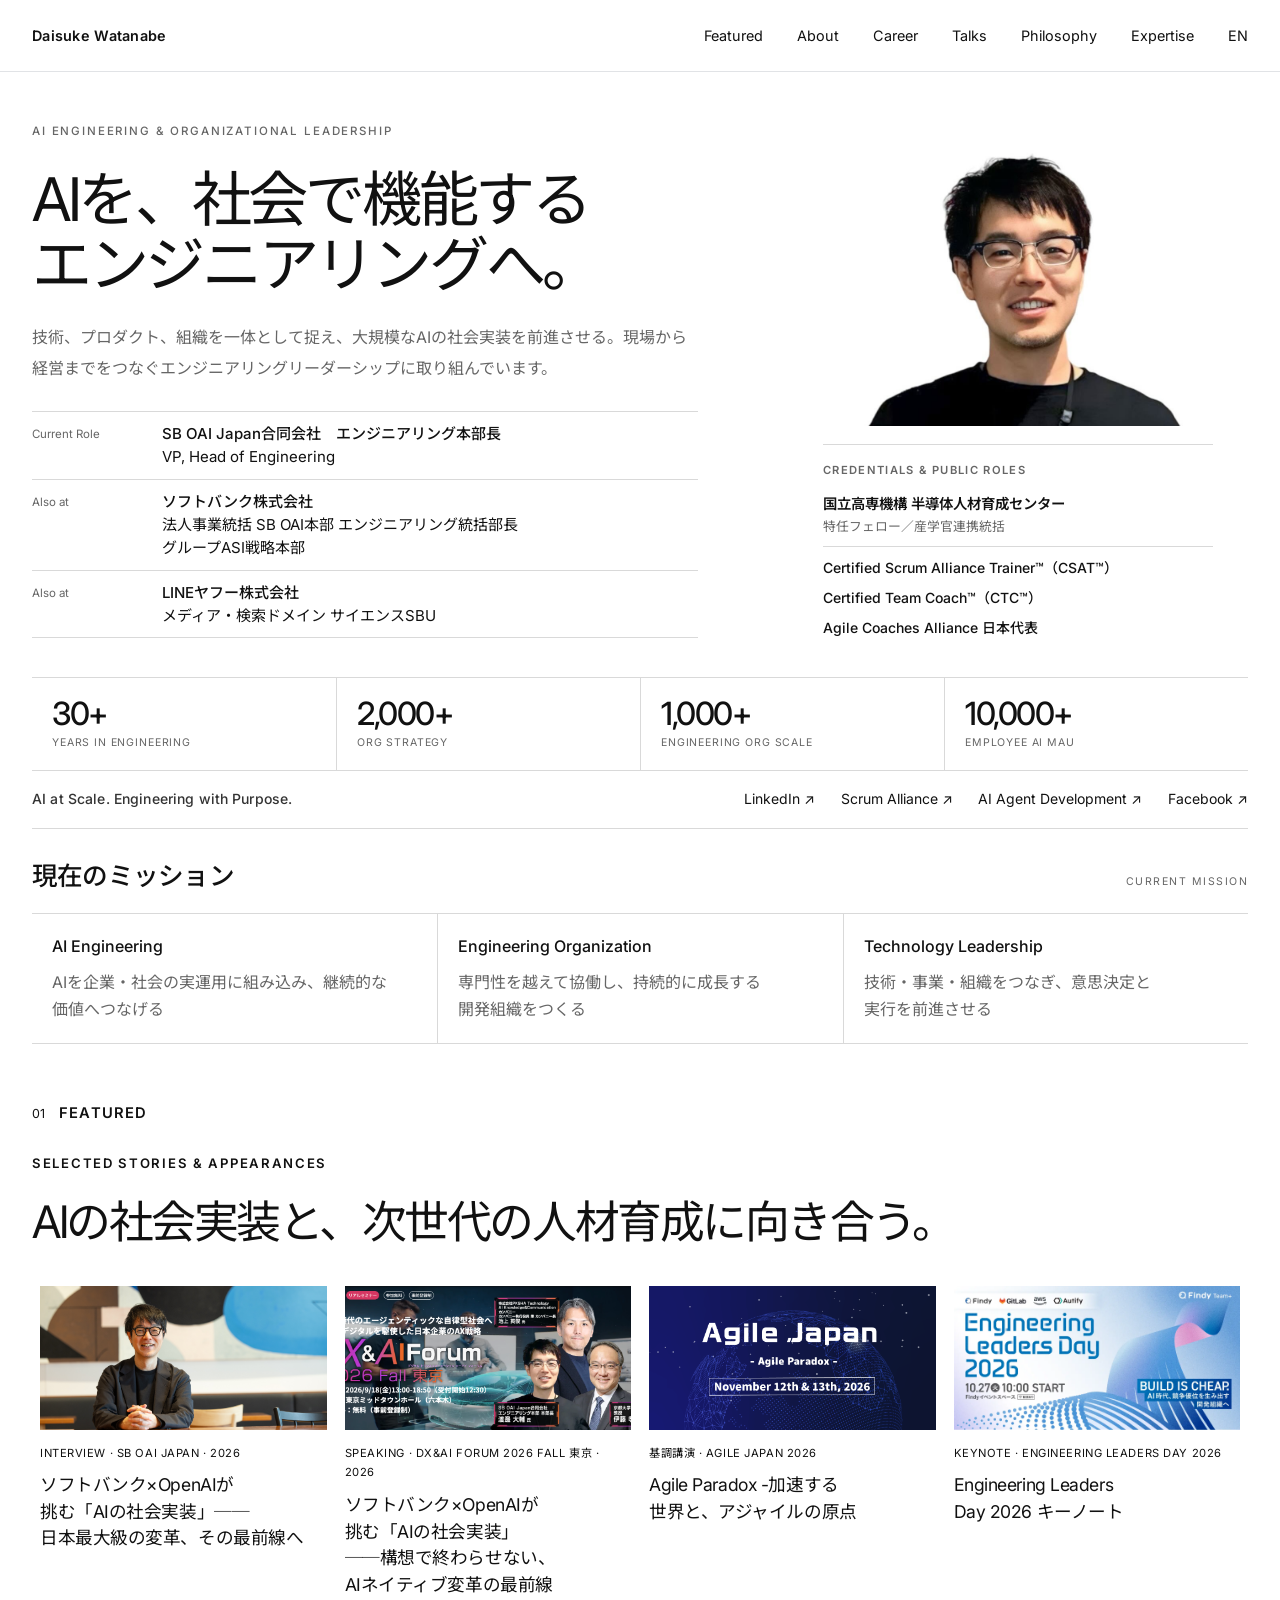
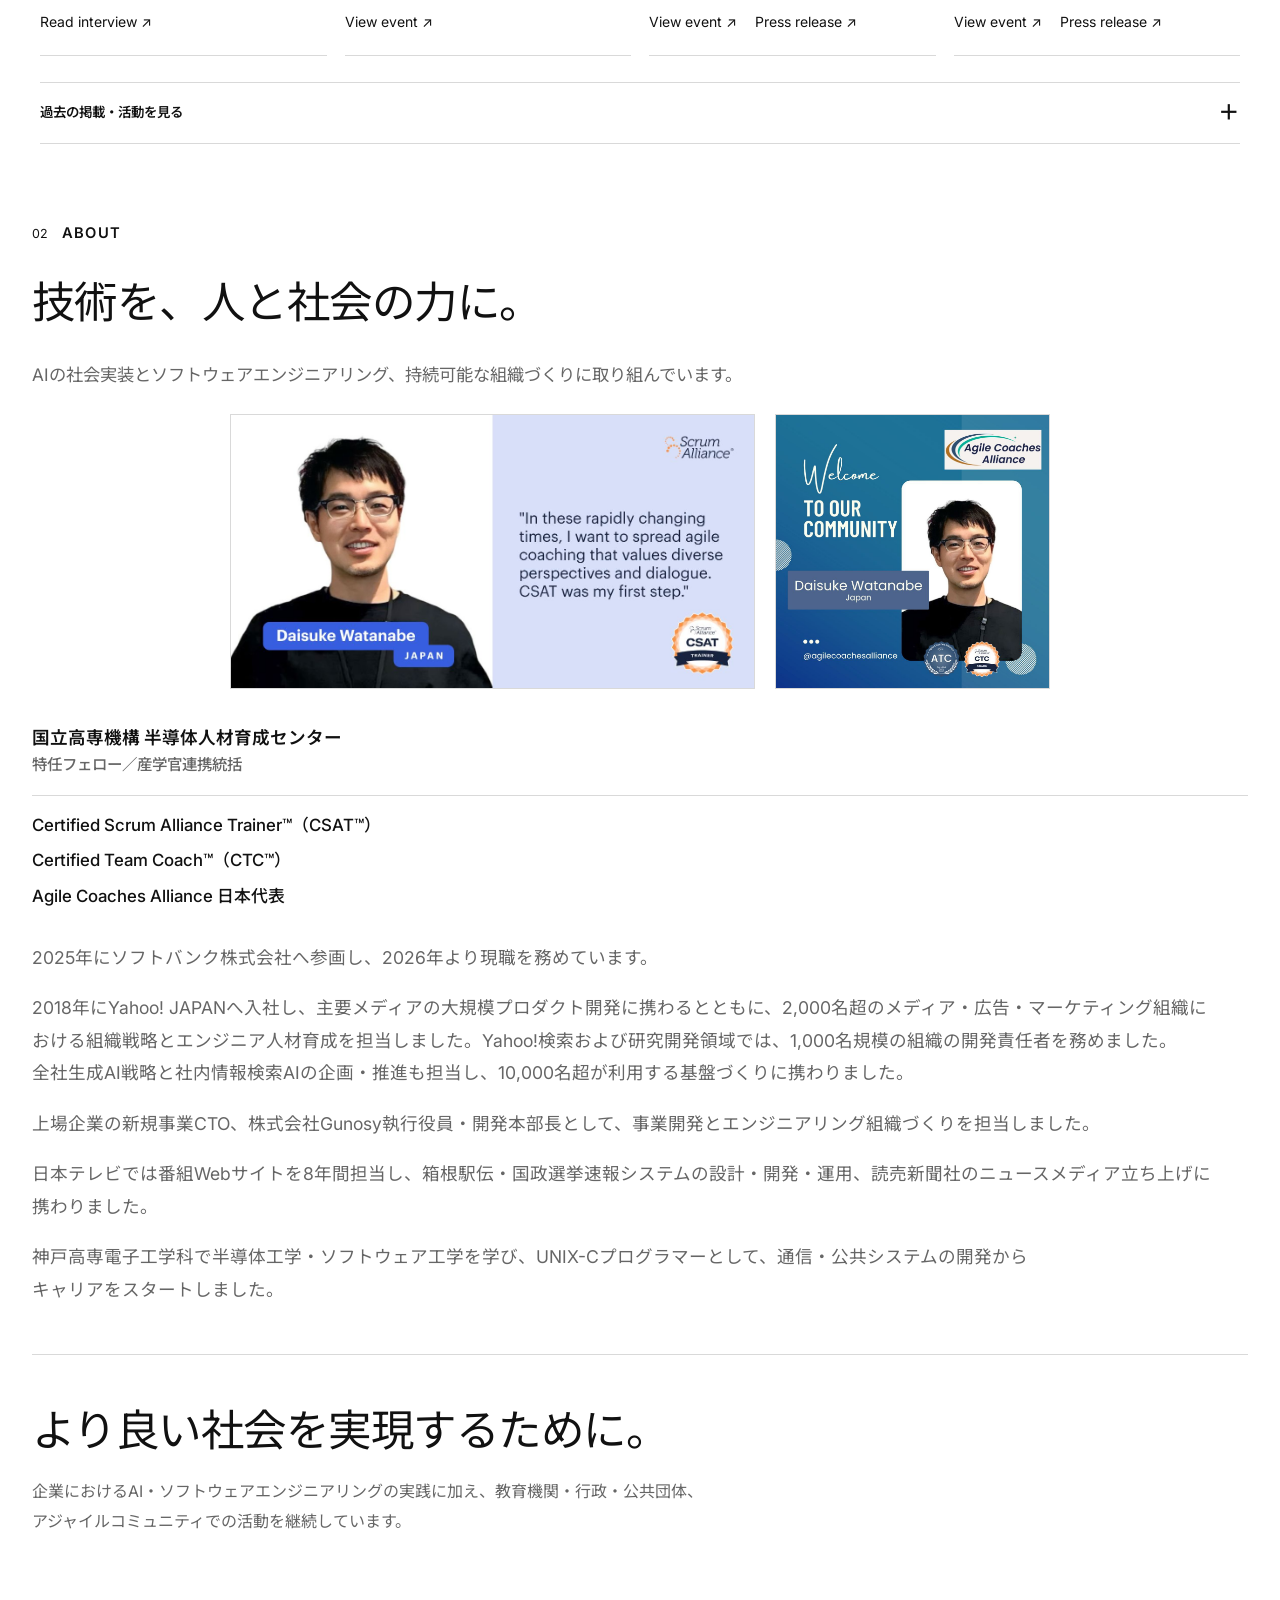
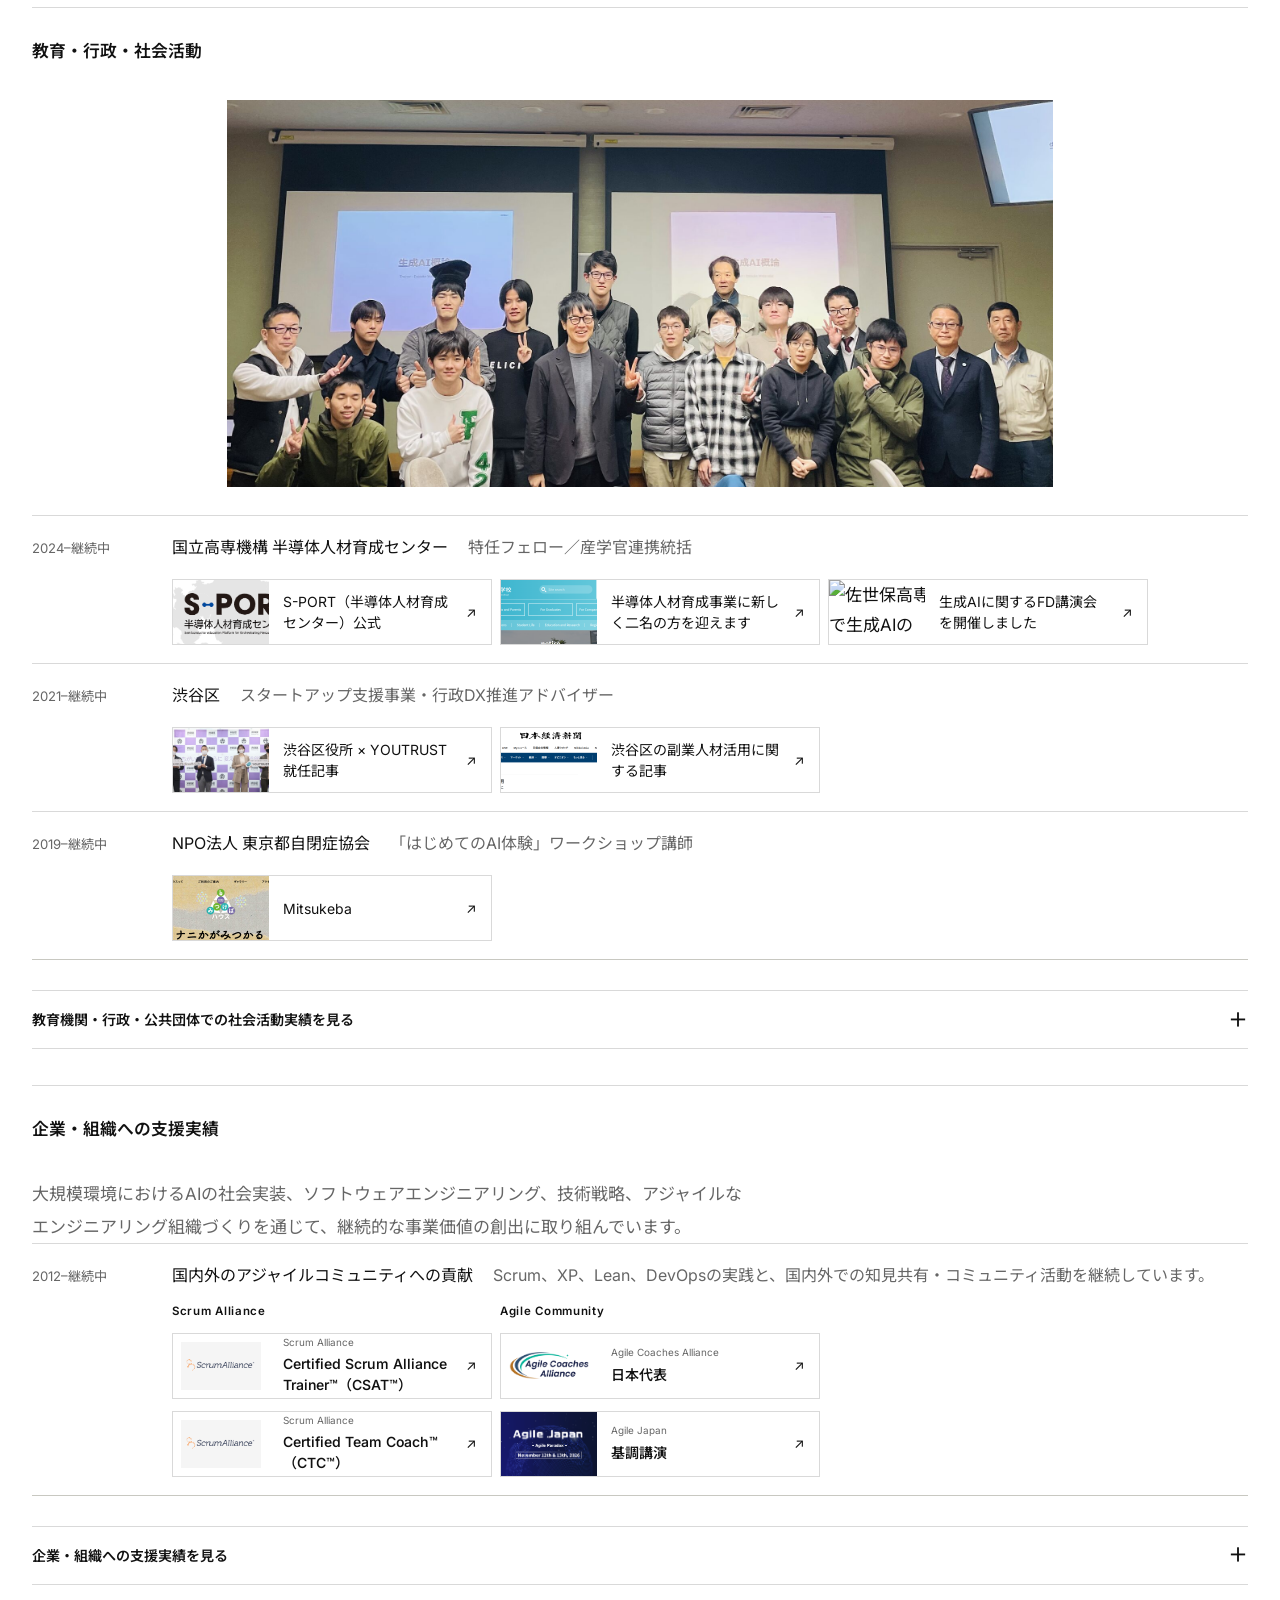
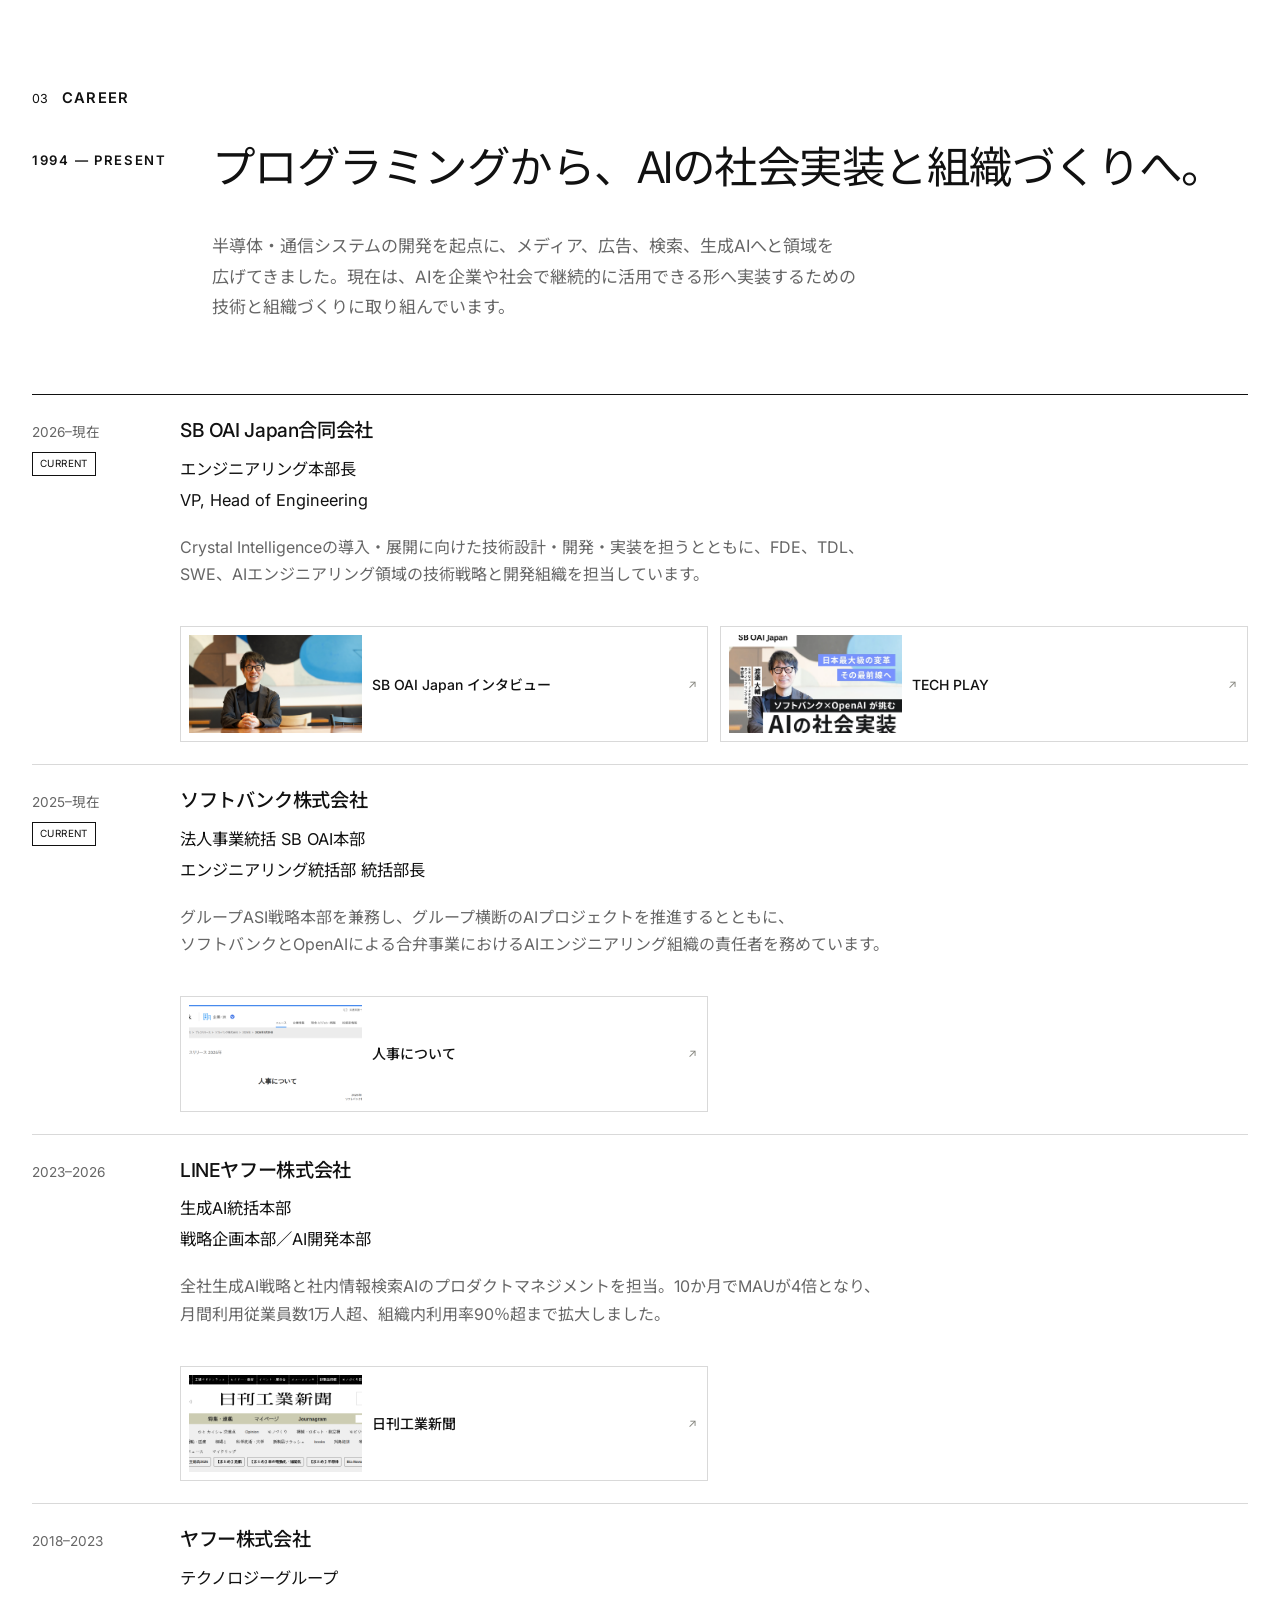
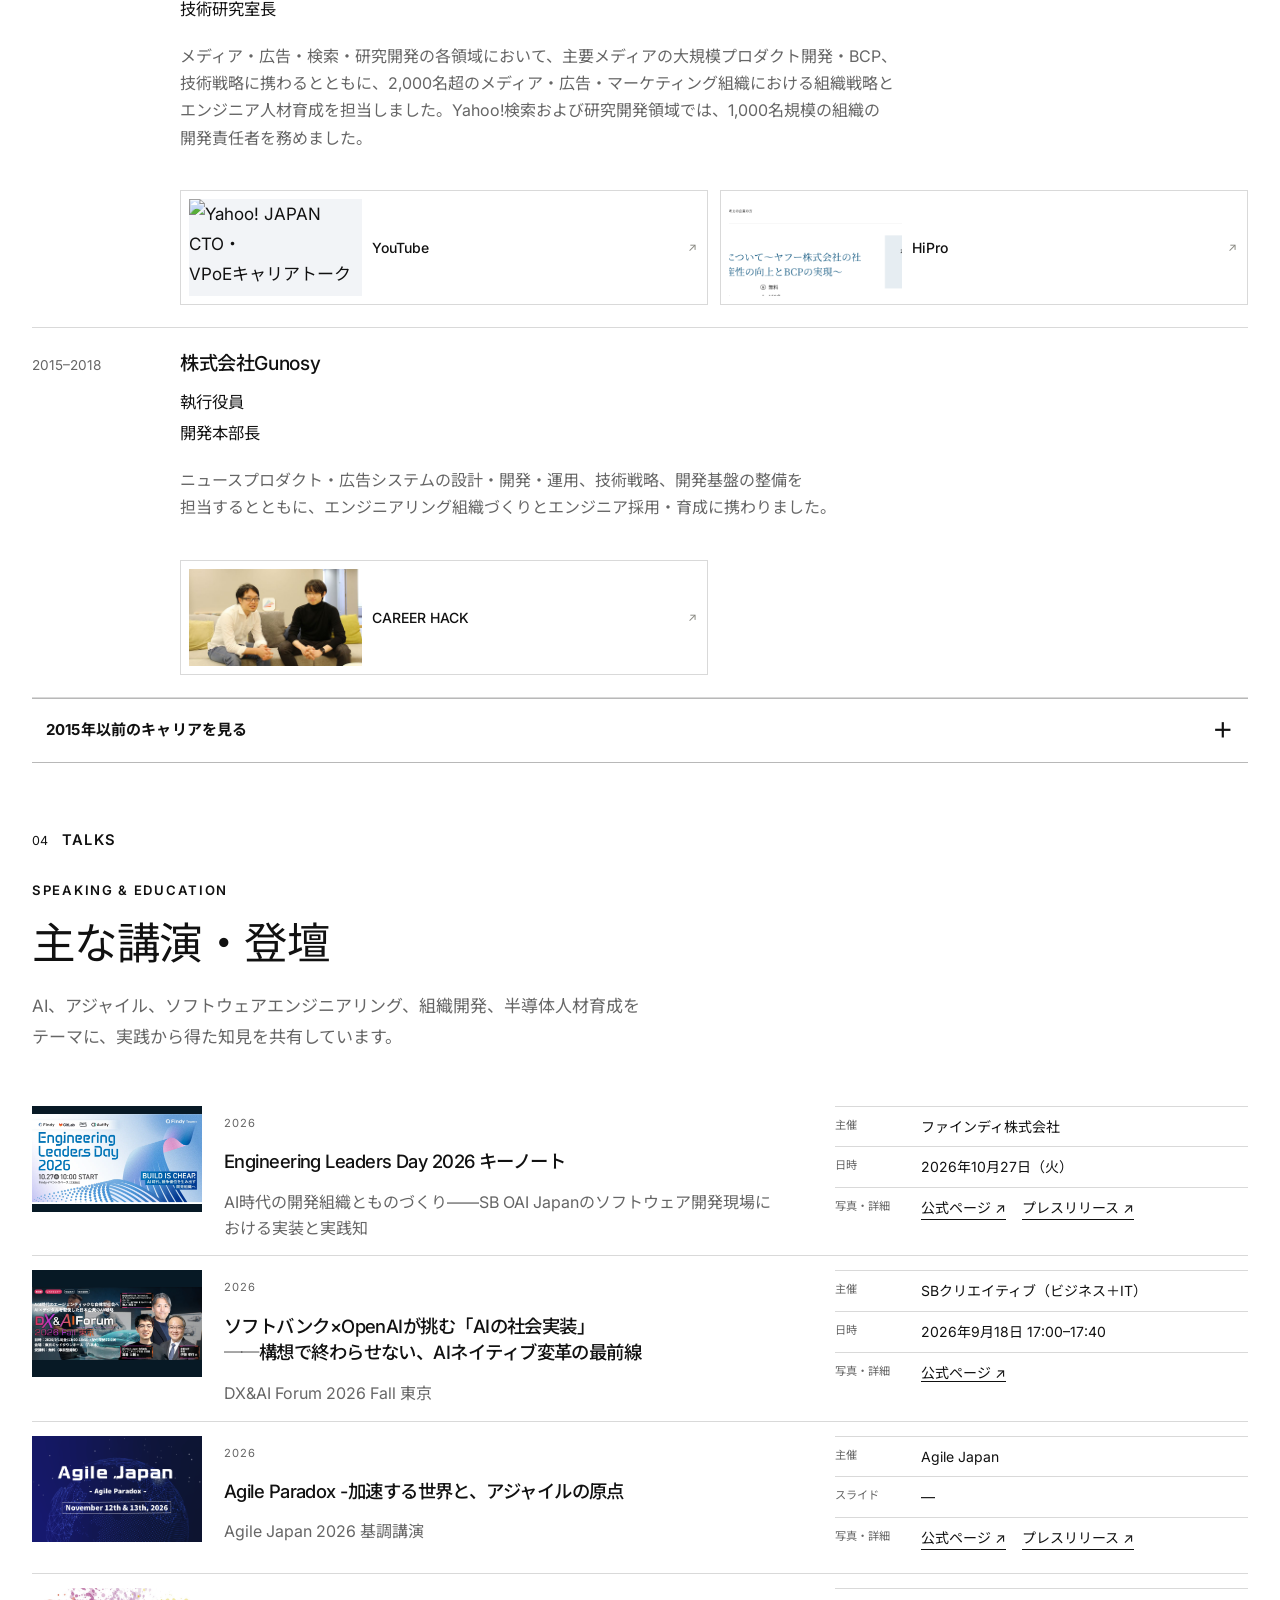
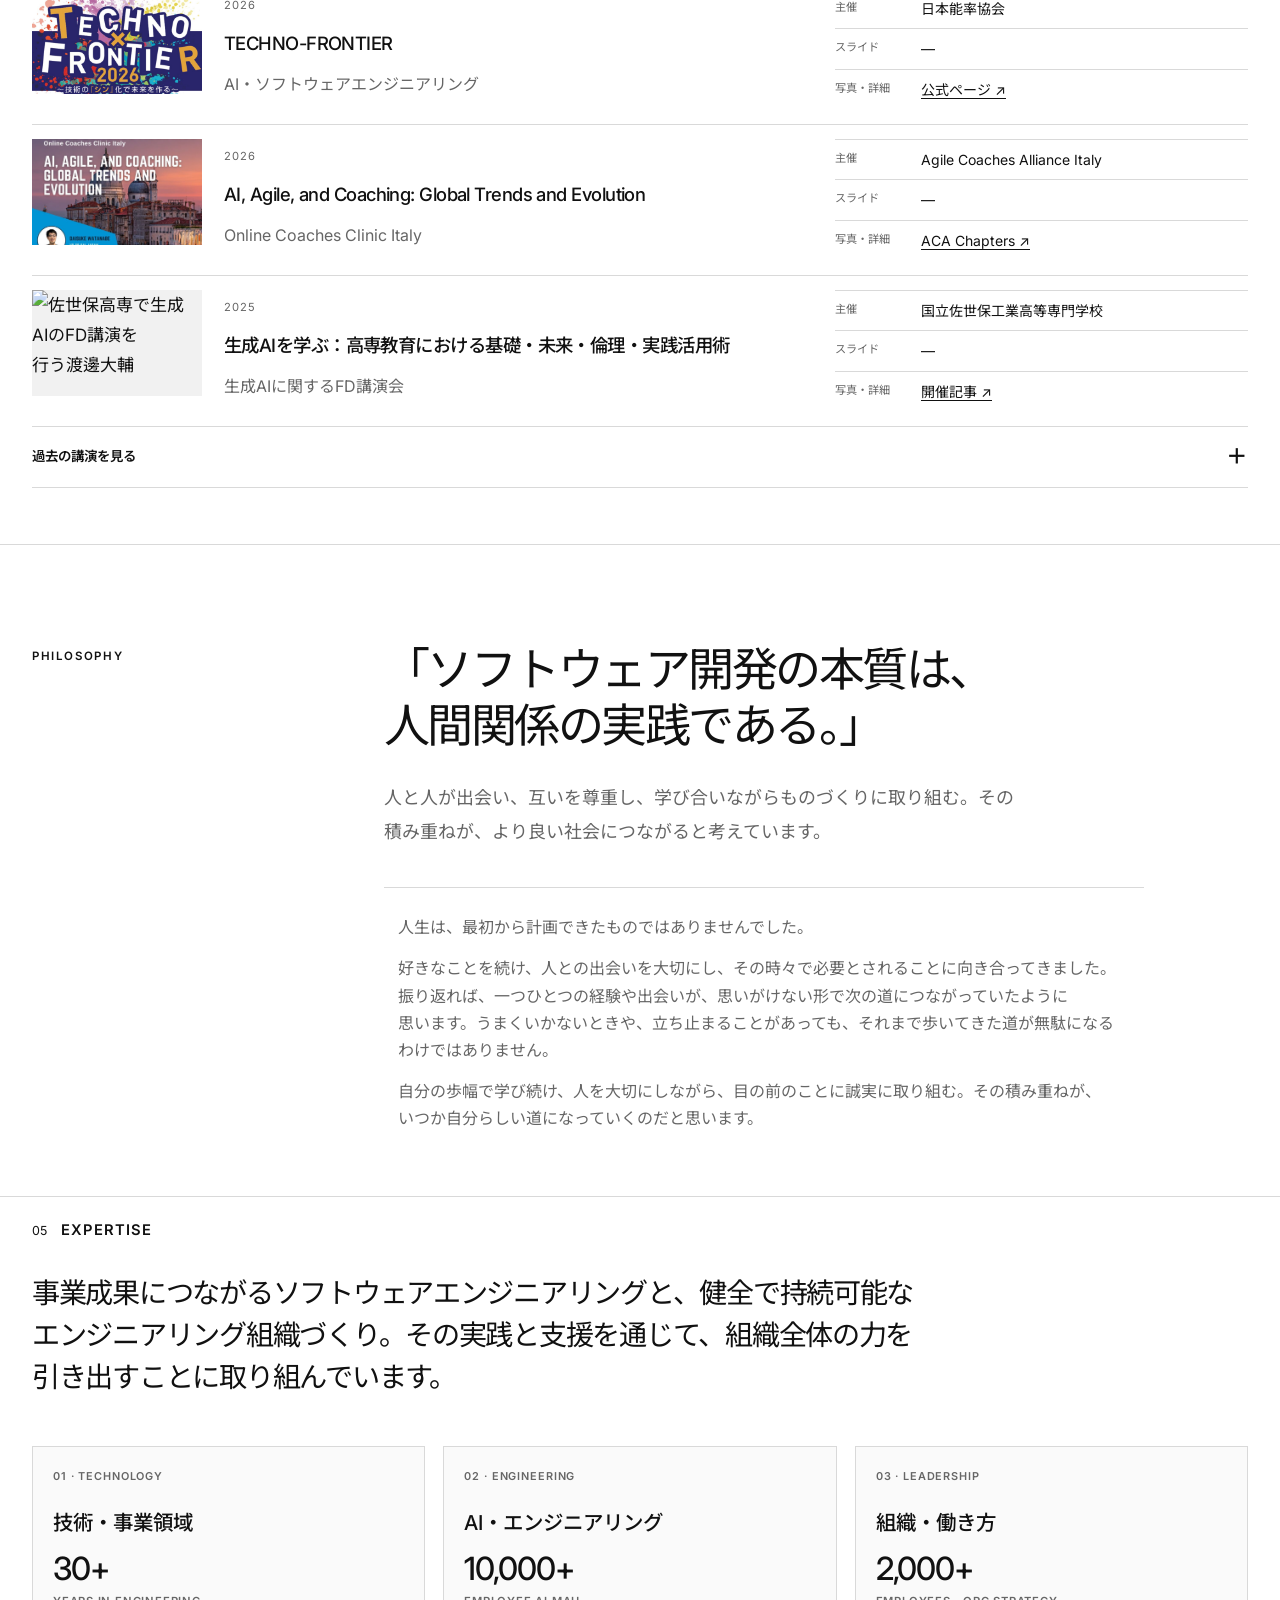
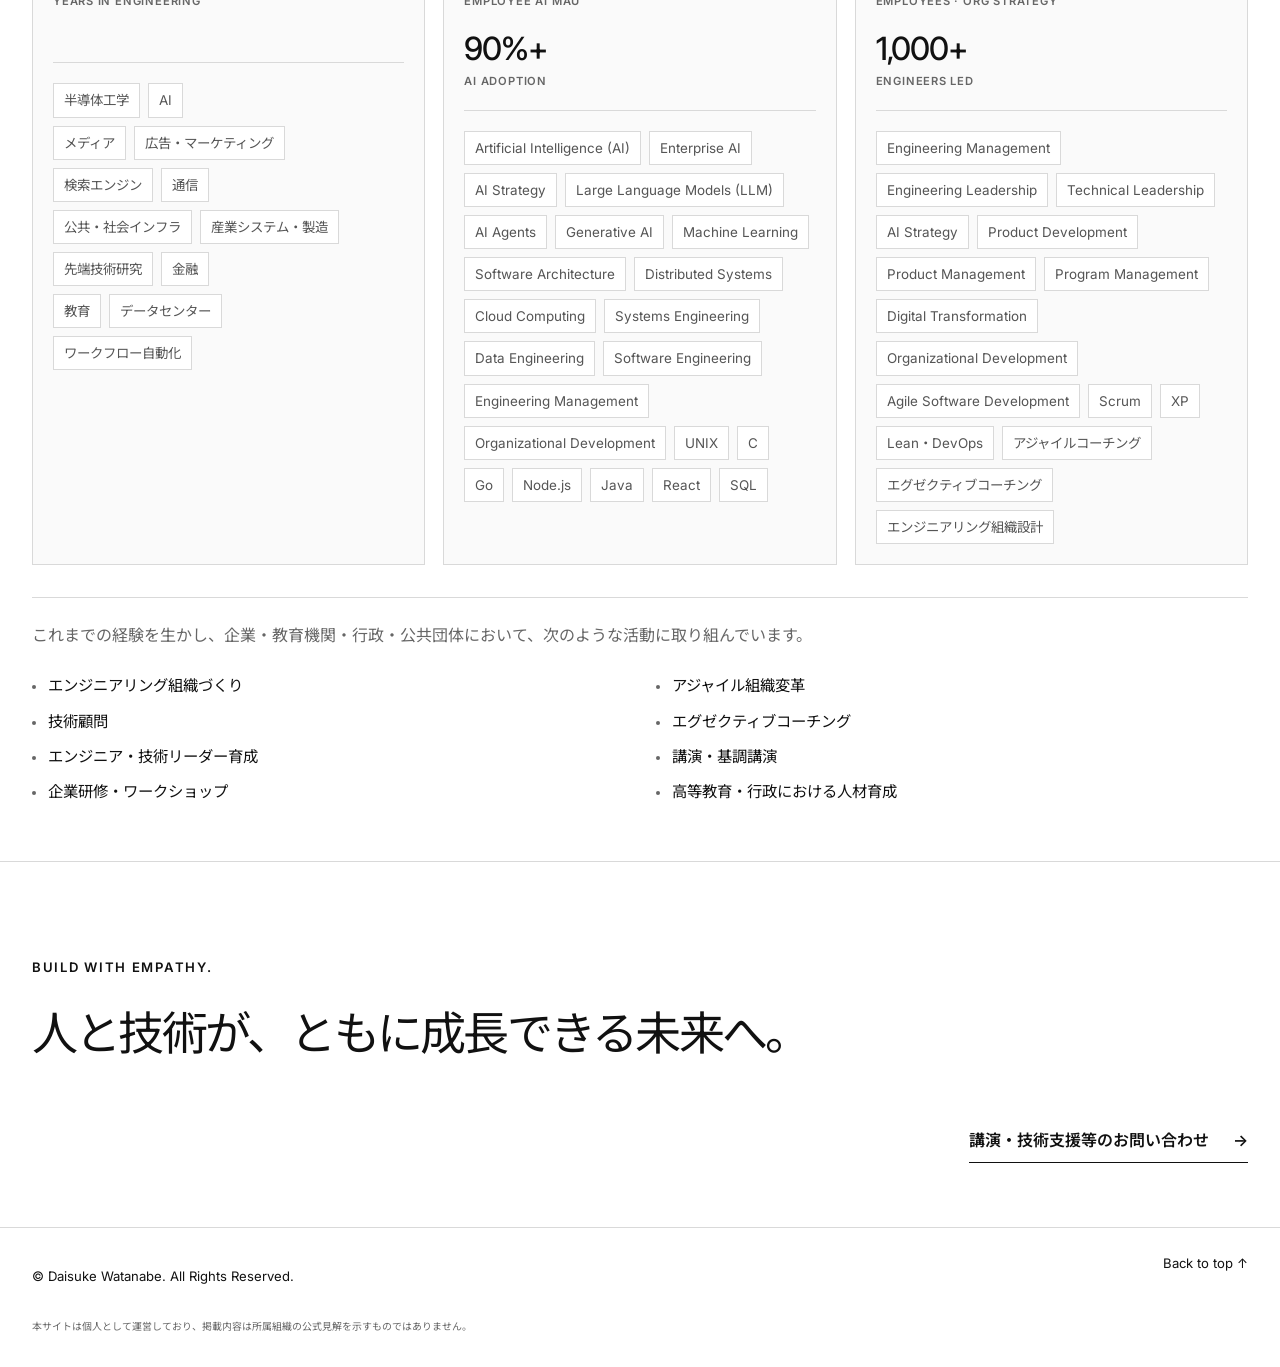
==== commit 733063fb: "Refine profile layout and responsive spacing" ====
--- a/index.html
+++ b/index.html
@@ -31,7 +31,7 @@
     <link rel="preconnect" href="https://fonts.googleapis.com" />
     <link rel="preconnect" href="https://fonts.gstatic.com" crossorigin />
     <link href="https://fonts.googleapis.com/css2?family=Inter:wght@400;500;600&amp;family=Noto+Sans+JP:wght@400;500;600&amp;display=swap" rel="stylesheet" />
-    <link rel="stylesheet" href="./styles.css?v=20260905typography2" />
+    <link rel="stylesheet" href="./styles.css?v=20260905aboutwidth" />
     <script type="application/ld+json">
       {
         "@context": "https://schema.org",
@@ -83,7 +83,7 @@
         ]
       }
     </script>
-    <script src="./script.js?v=20260905typography2" defer></script>
+    <script src="./script.js?v=20260905aboutwidth" defer></script>
   </head>
   <body>
     <a class="skip-link" href="#main">本文へ移動</a>
@@ -269,7 +269,7 @@
               </div>
               <p>2025年にソフトバンク株式会社へ参画し、2026年より現職を務めています。</p>
               <p>2018年にYahoo! JAPANへ入社し、主要メディアの大規模プロダクト開発に携わるとともに、2,000名超のメディア・広告・マーケティング組織における組織戦略とエンジニア人材育成を担当しました。Yahoo!検索および研究開発領域では、1,000名規模の組織の開発責任者を務めました。全社生成AI戦略と社内情報検索AIの企画・推進も担当し、10,000名超が利用する基盤づくりに携わりました。</p>
-              <p class="about-career-business">上場企業の新規事業CTO、株式会社Gunosy執行役員・開発本部長として、<span class="about-career-no-break">事業開発とエンジニアリング組織づくりを担当しました。</span></p>
+              <p class="about-career-business">上場企業の新規事業CTO、株式会社Gunosy執行役員・開発本部長として、事業開発とエンジニアリング組織づくりを担当しました。</p>
               <p>日本テレビでは番組Webサイトを8年間担当し、箱根駅伝・国政選挙速報システムの設計・開発・運用、読売新聞社のニュースメディア立ち上げに携わりました。</p>
               <p>神戸高専電子工学科で半導体工学・ソフトウェア工学を学び、UNIX-Cプログラマーとして、通信・公共システムの開発からキャリアをスタートしました。</p>
             </div>
--- a/styles.css
+++ b/styles.css
@@ -1084,7 +1084,7 @@
 }
 .role-org { min-height: 52px; margin-bottom: 24px !important; }
 .about-intro {
-  max-width: 820px;
+  max-width: var(--max);
   margin: 0 0 64px;
 }
 .about-en h4 {
@@ -1102,6 +1102,7 @@
   color: var(--muted);
   font-size: 1.02rem;
   line-height: 2;
+  text-wrap: wrap;
 }
 .about-intro p + p { margin-top: 18px; }
 .about-intro .about-position {
@@ -1154,10 +1155,6 @@
 }
 .about-ja {
   margin-top: 0;
-}
-html[lang="ja"] .about-career-no-break { white-space: nowrap; }
-@media (max-width: 600px) {
-  html[lang="ja"] .about-career-no-break { white-space: normal; }
 }
 .about-kicker {
   margin: 0 0 18px !important;
@@ -2676,3 +2673,49 @@
     line-height: 1.45;
   }
 }
+
+/* Keep dates, organizations, and roles visually grouped in activity lists. */
+@media (min-width: 601px) {
+  .project-list li {
+    grid-template-columns: 120px fit-content(420px) minmax(0, 1fr);
+    column-gap: 20px;
+    row-gap: 10px;
+  }
+  .activity-domain .activity-link-group:not(.agile-activity-links) {
+    grid-template-columns: repeat(auto-fit, minmax(260px, 320px));
+    justify-content: start;
+  }
+  .activity-domain .project-list > li > .activity-link-tile {
+    width: min(100%, 320px);
+    justify-self: start;
+  }
+}
+
+@media (min-width: 700px) and (max-width: 900px) {
+  .activity-domain .activity-link-group:not(.agile-activity-links) {
+    grid-template-columns: repeat(2, minmax(0, 1fr));
+  }
+}
+
+@media (min-width: 601px) {
+  .activity-domain .agile-activity-links {
+    grid-template-columns: repeat(2, minmax(0, 320px));
+    justify-content: start;
+    gap: 16px 8px;
+  }
+  .activity-domain .agile-activity-links .agile-card-group + .agile-card-group {
+    margin-top: 0;
+  }
+}
+
+#career,
+#talks {
+  padding-top: 8px;
+}
+
+@media (max-width: 600px) {
+  #career,
+  #talks {
+    padding-top: 12px;
+  }
+}
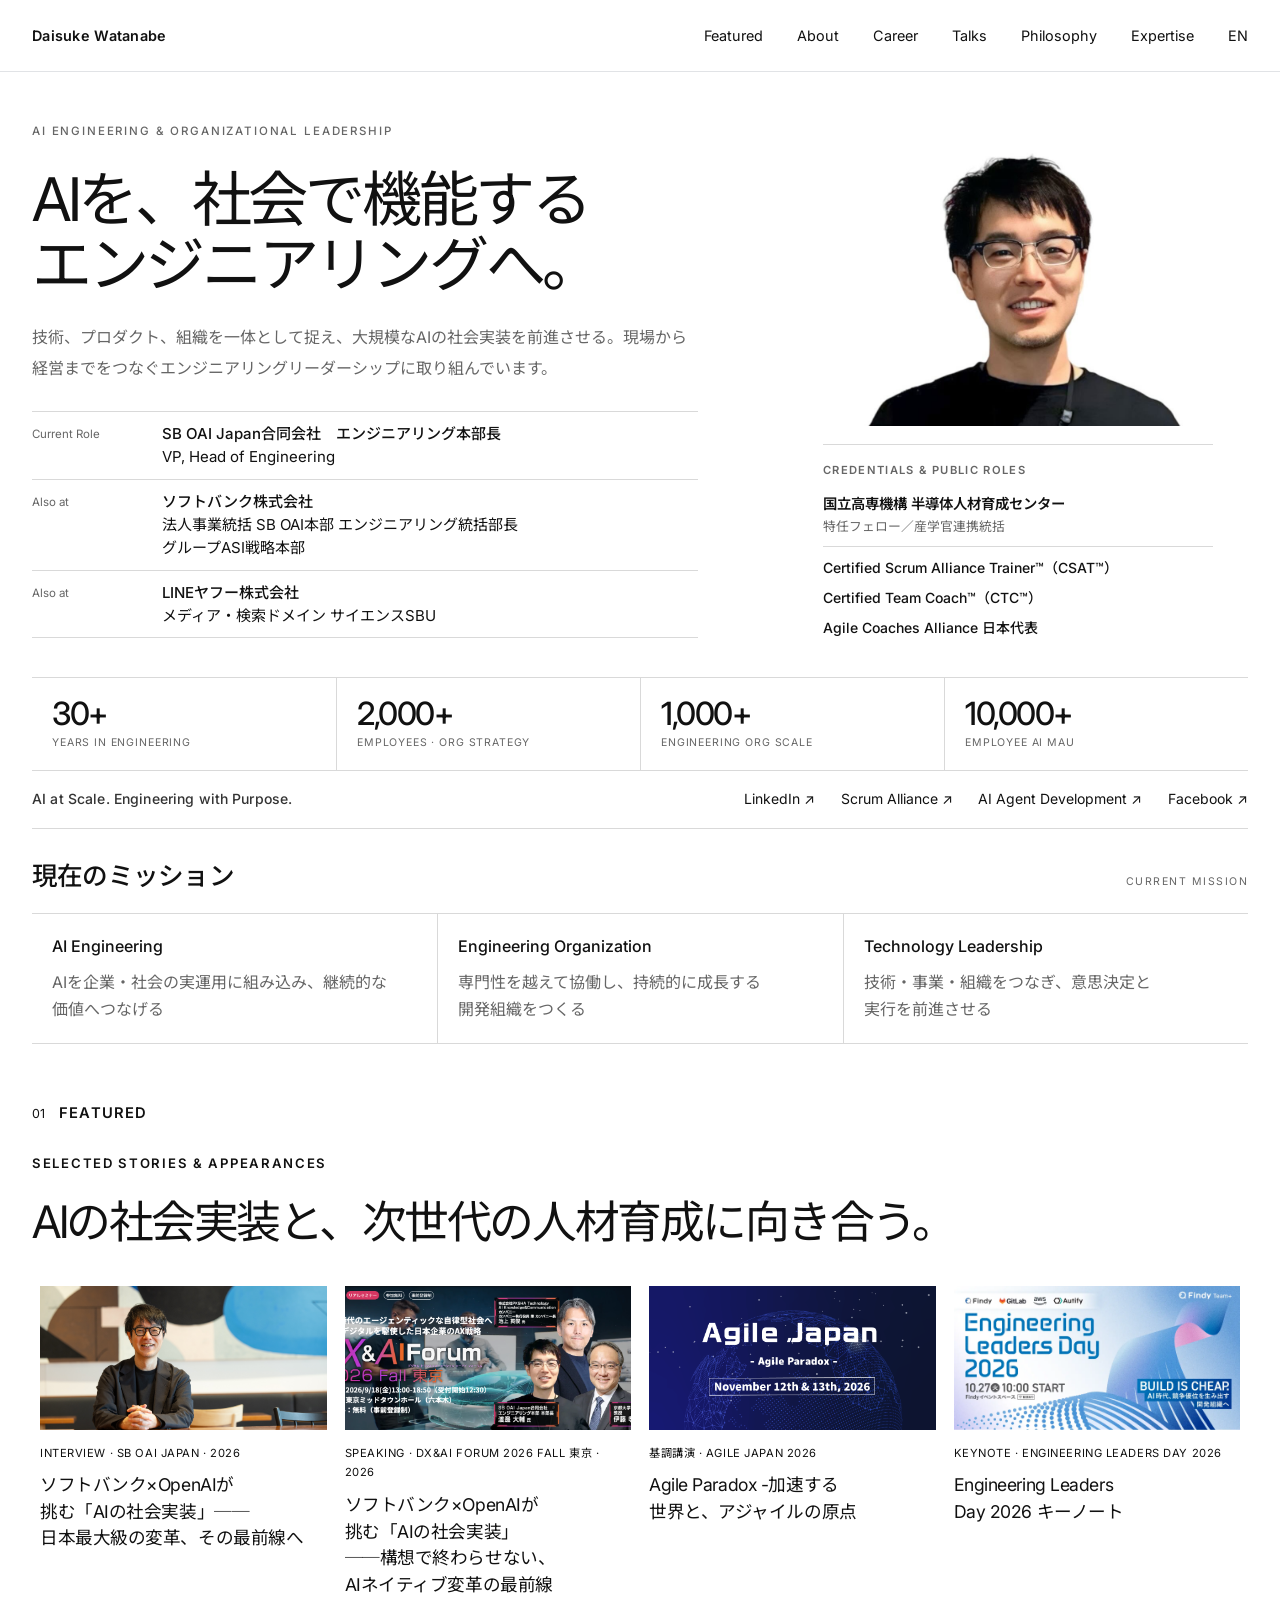
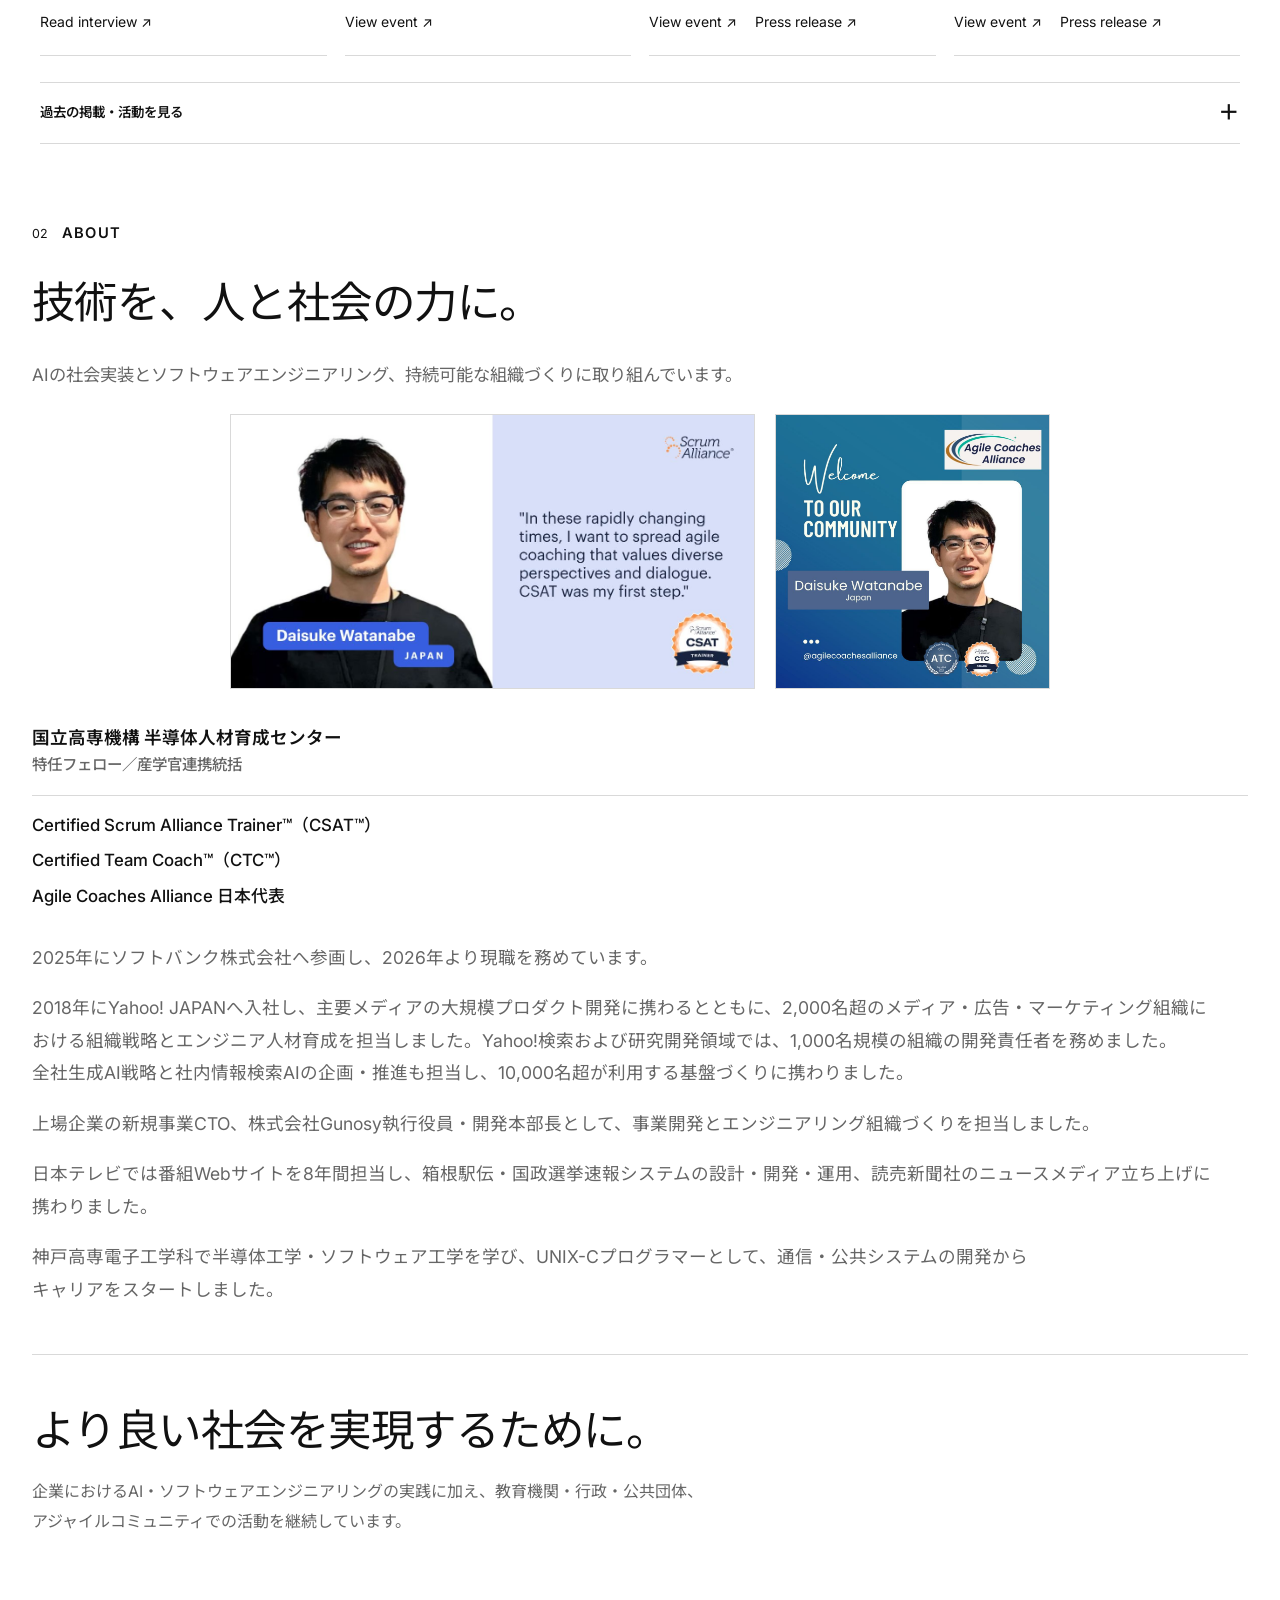
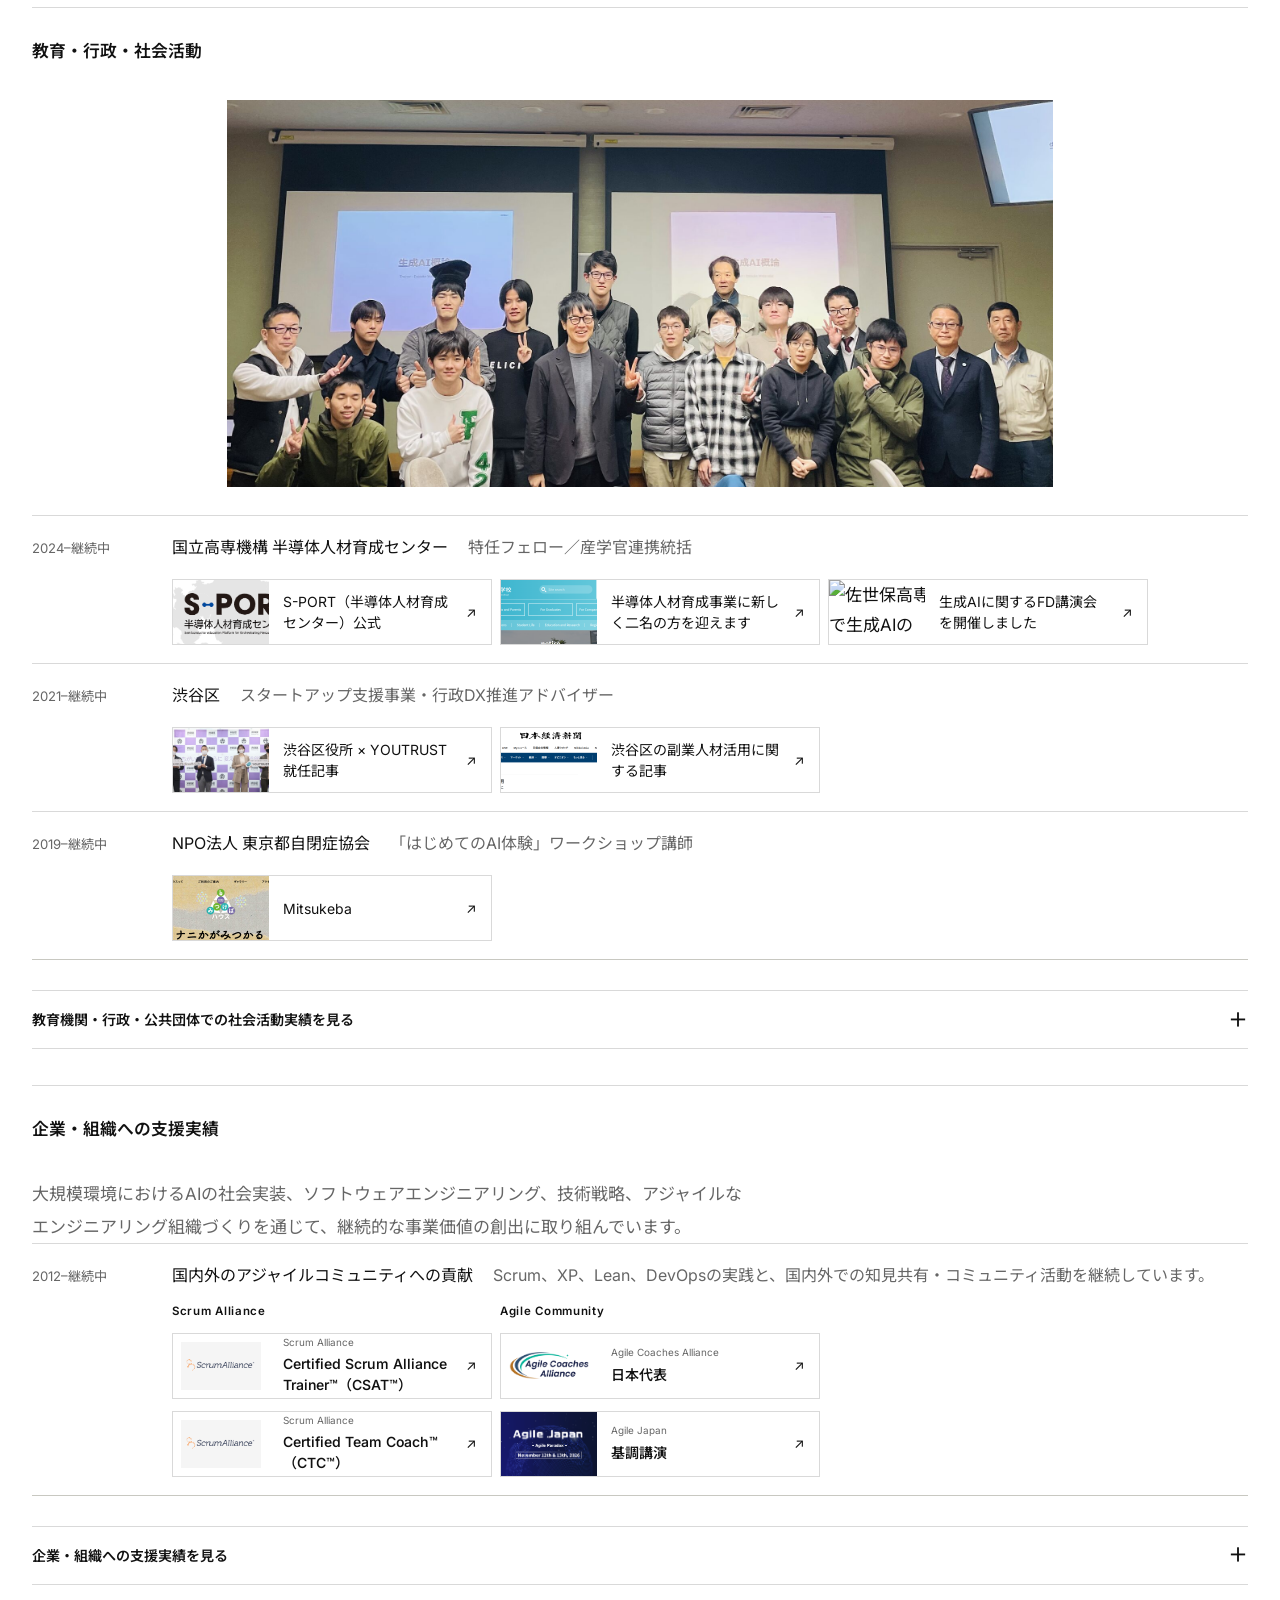
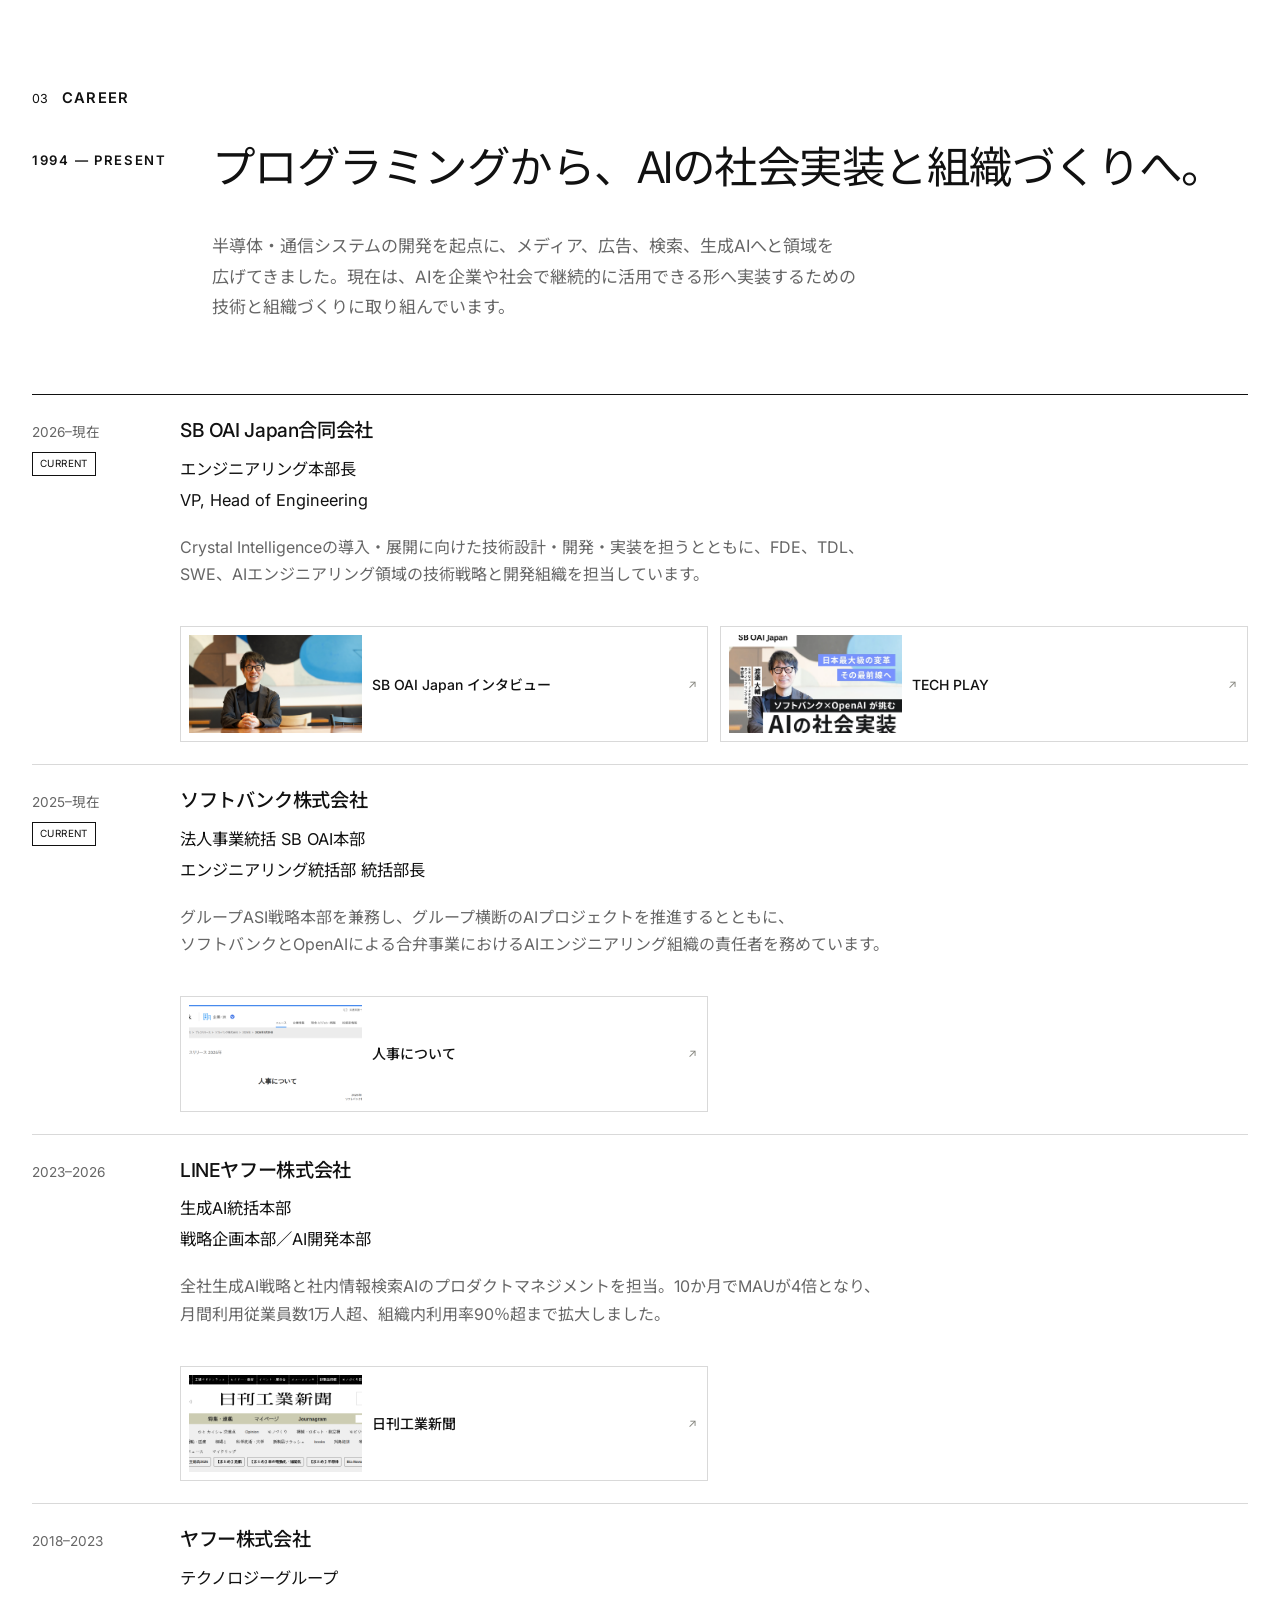
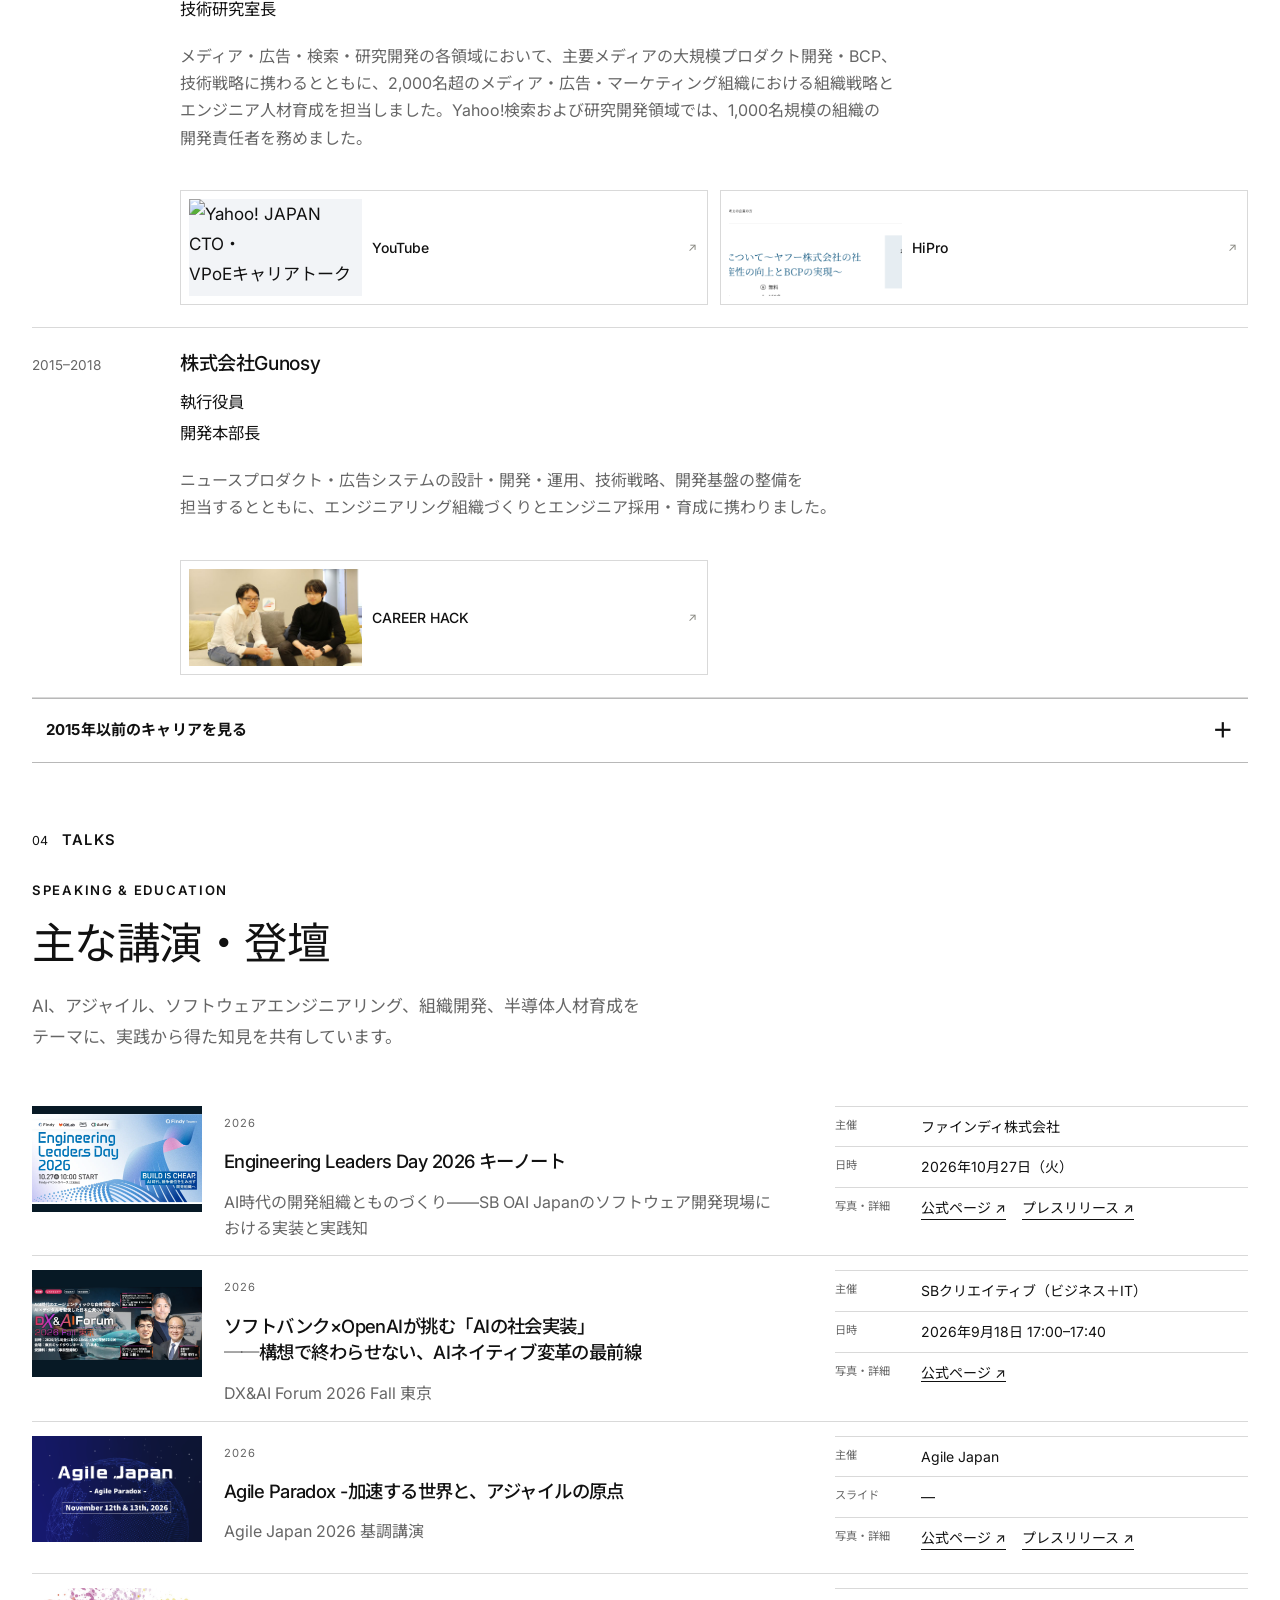
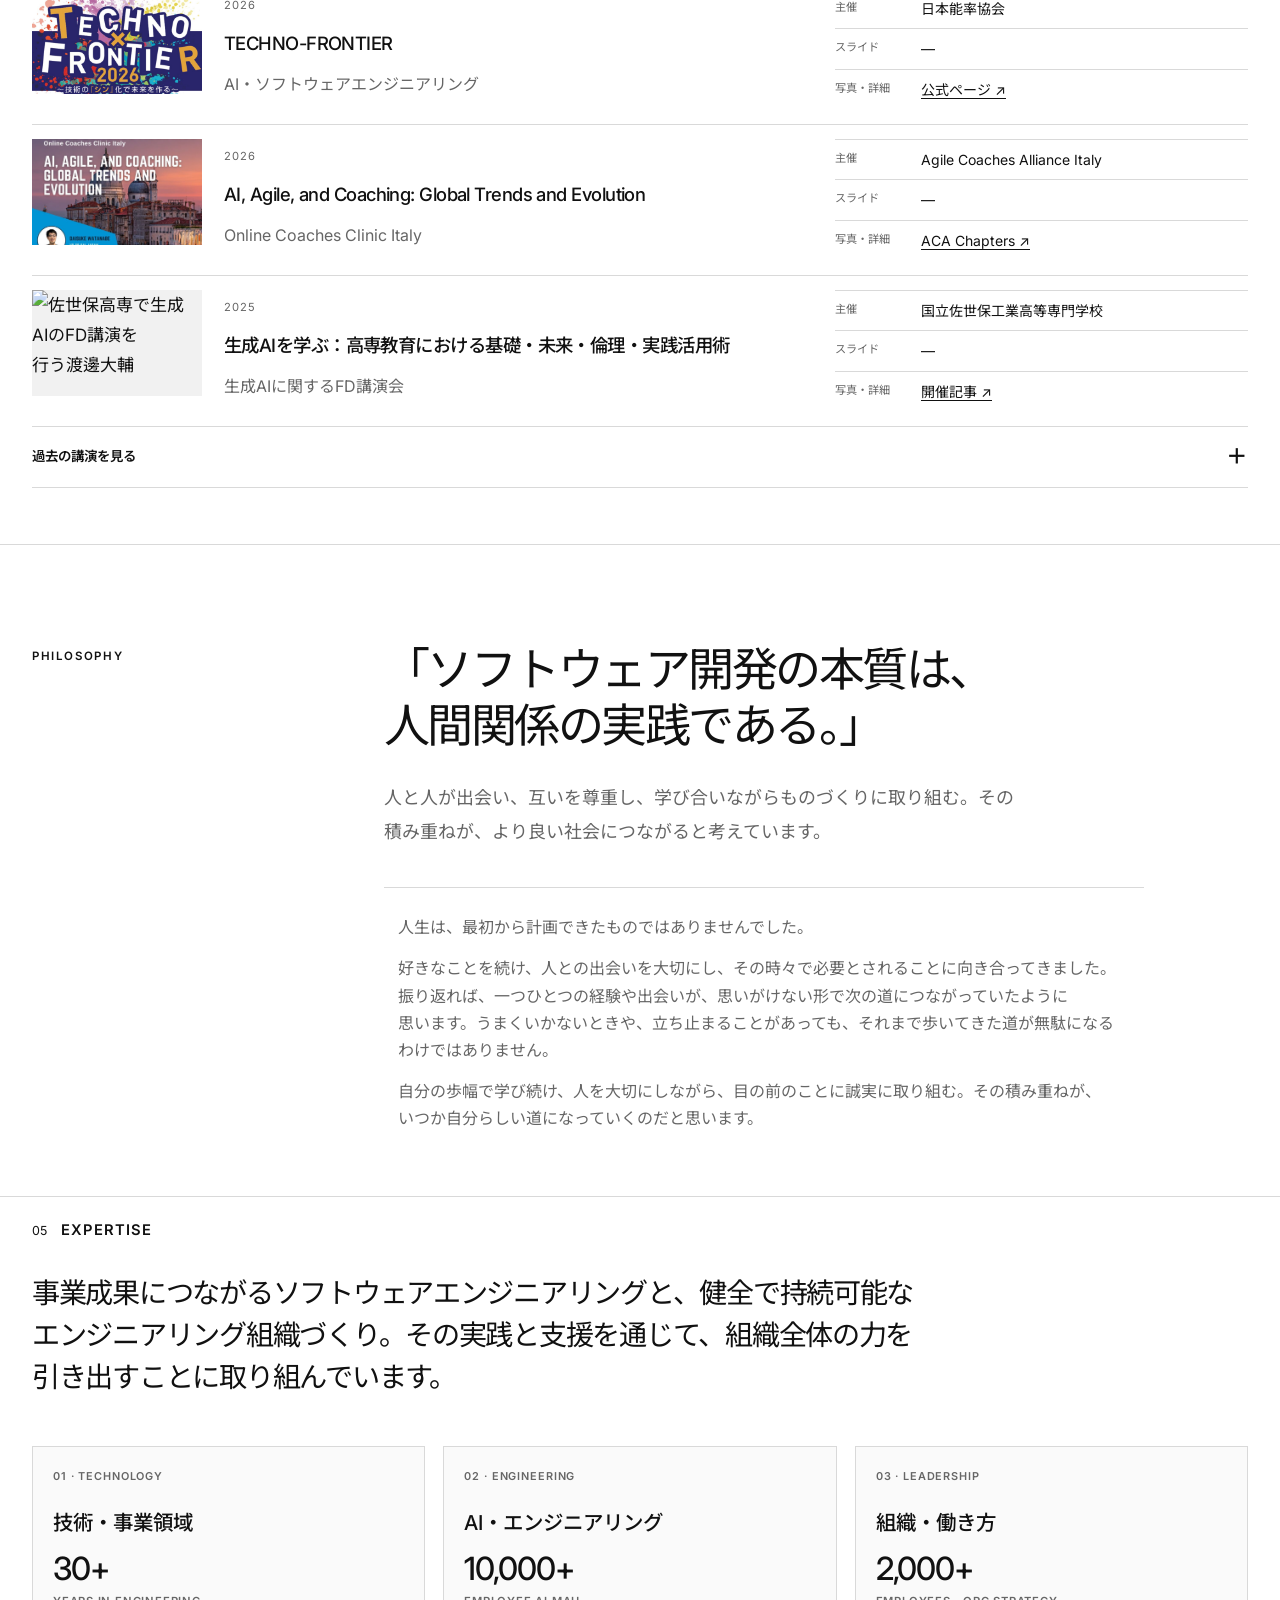
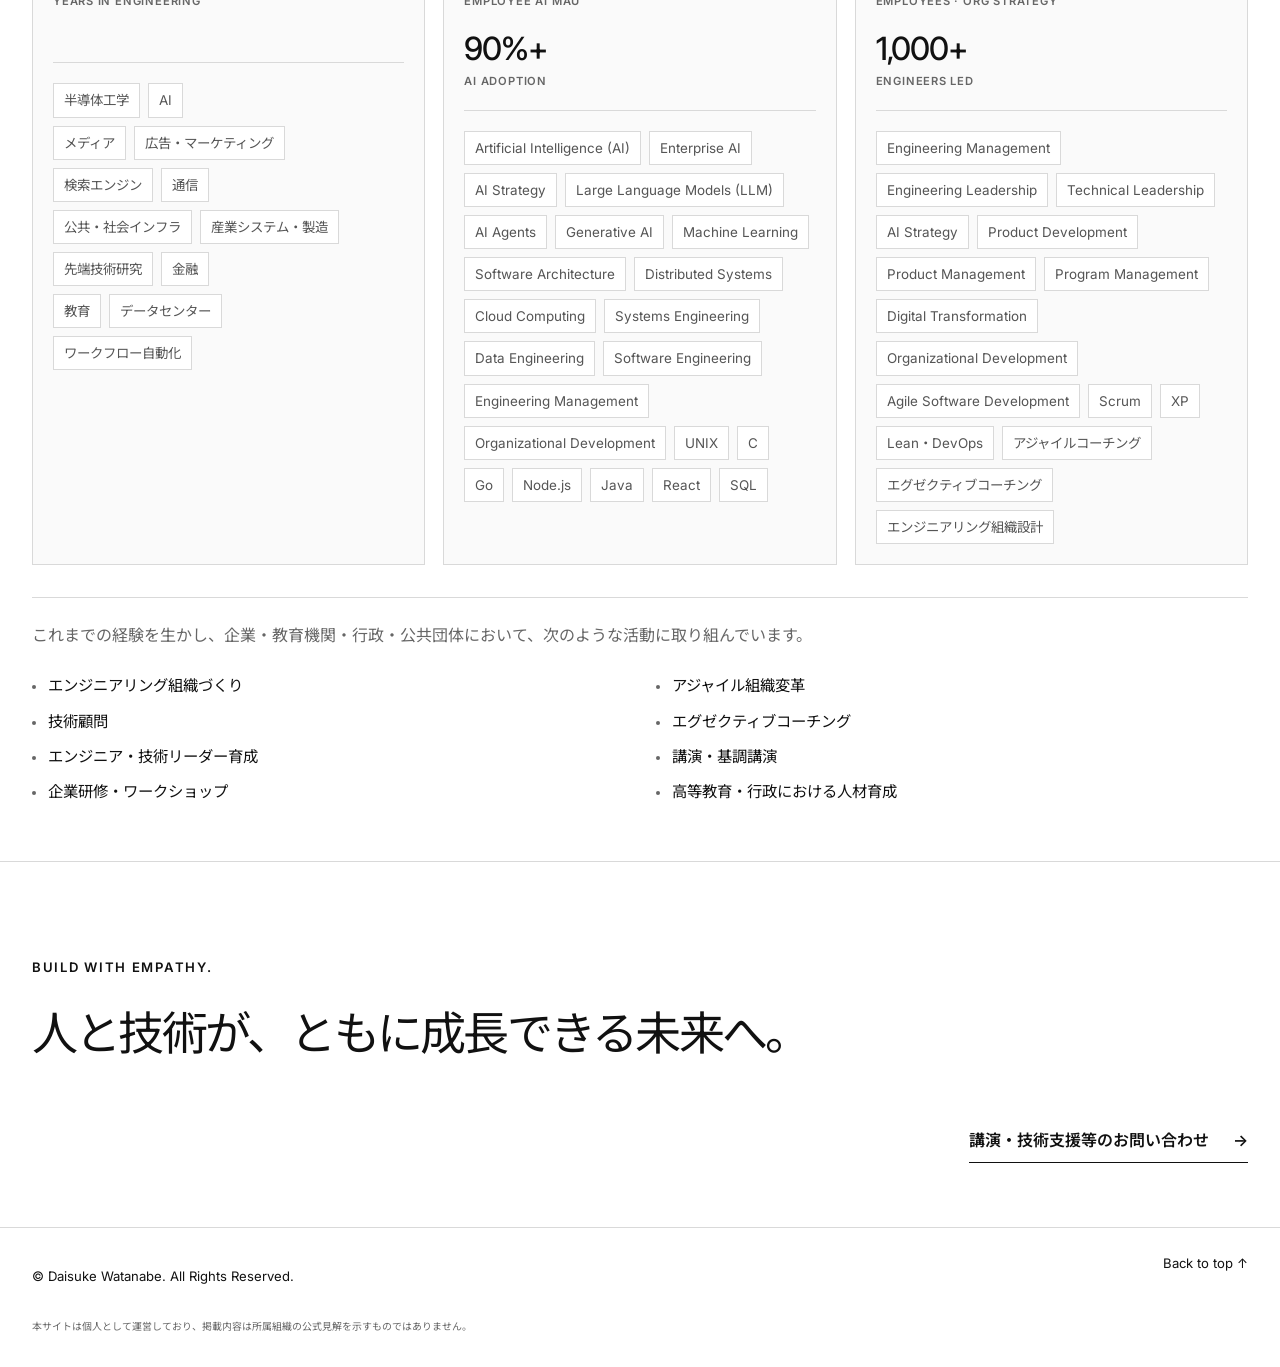
==== commit e09b993f: "Clarify hero organization strategy metric" ====
--- a/index.html
+++ b/index.html
@@ -156,7 +156,7 @@
         </div>
         <dl class="hero-metrics" aria-label="主な実績">
           <div><dt>30+</dt><dd>YEARS IN ENGINEERING</dd></div>
-          <div><dt>2,000+</dt><dd>ORG STRATEGY</dd></div>
+          <div><dt>2,000+</dt><dd>EMPLOYEES · ORG STRATEGY</dd></div>
           <div><dt>1,000+</dt><dd>ENGINEERING ORG SCALE</dd></div>
           <div><dt>10,000+</dt><dd>EMPLOYEE AI MAU</dd></div>
         </dl>
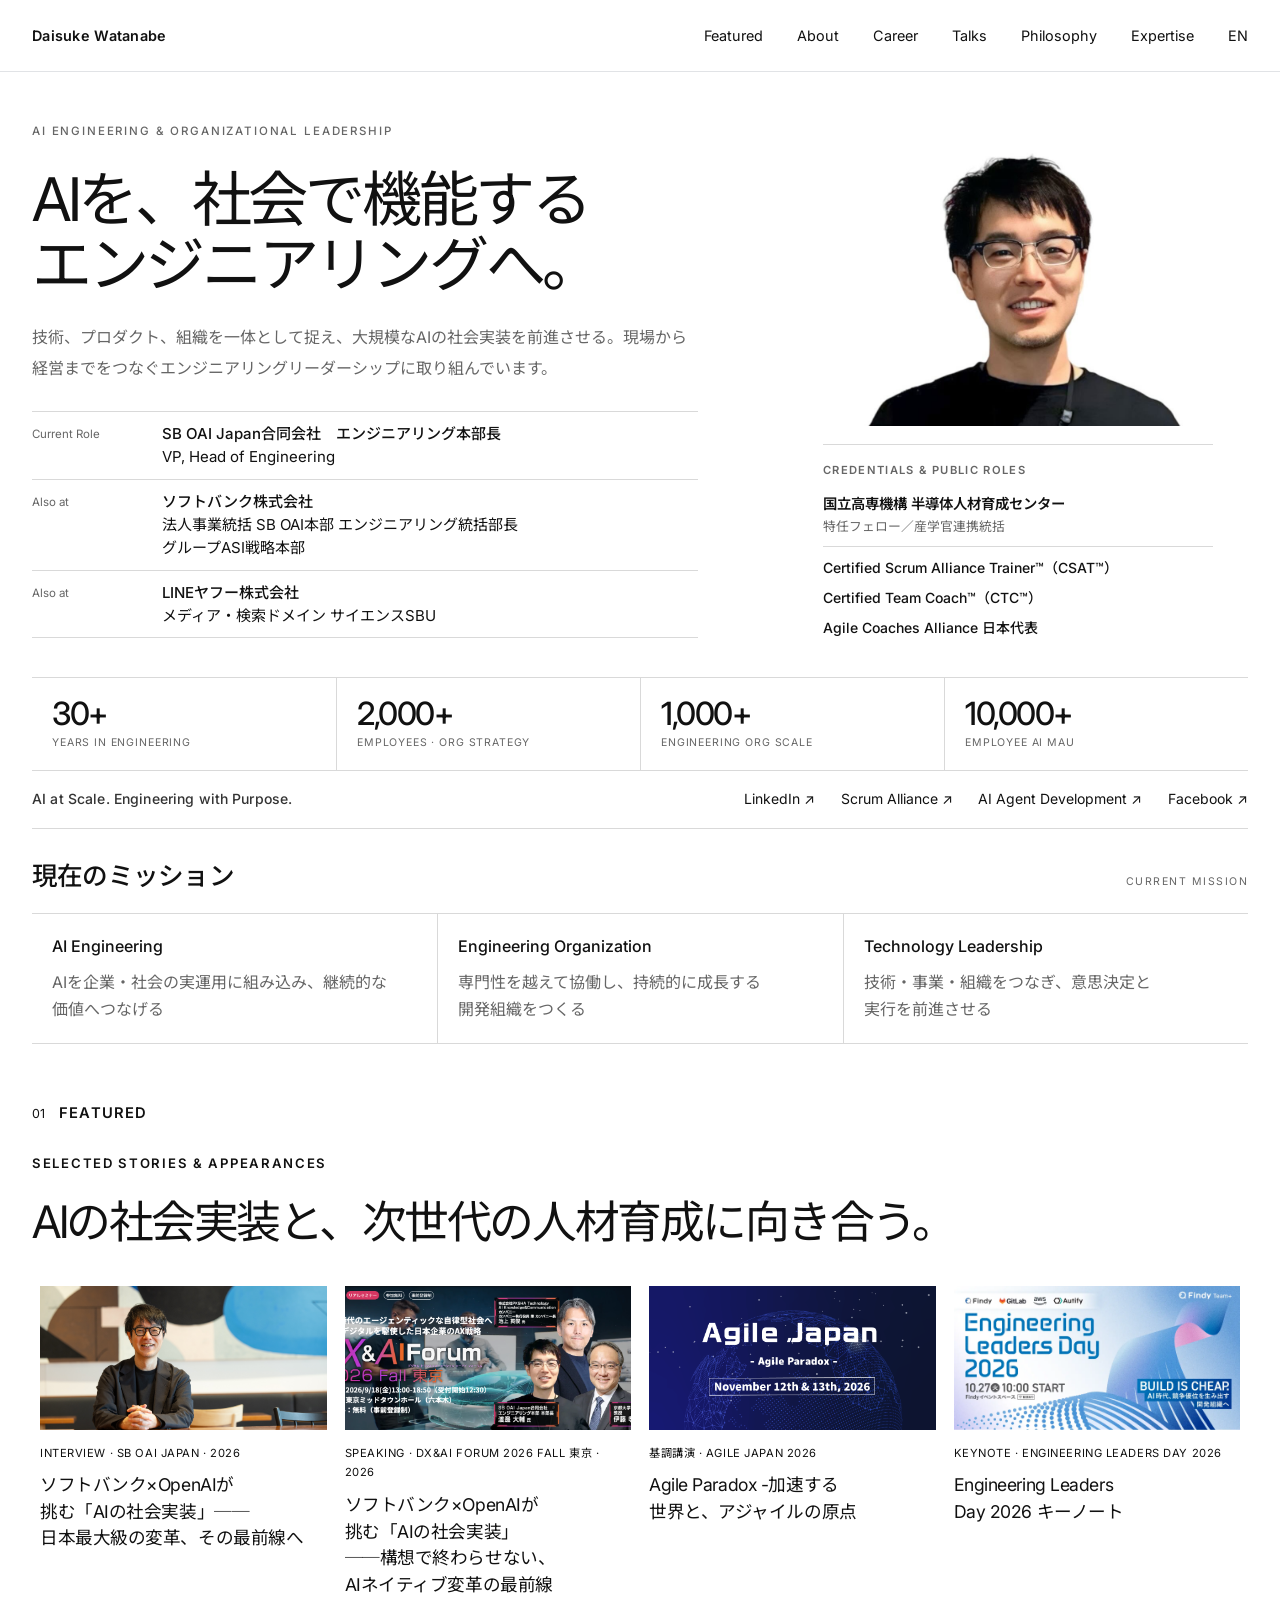
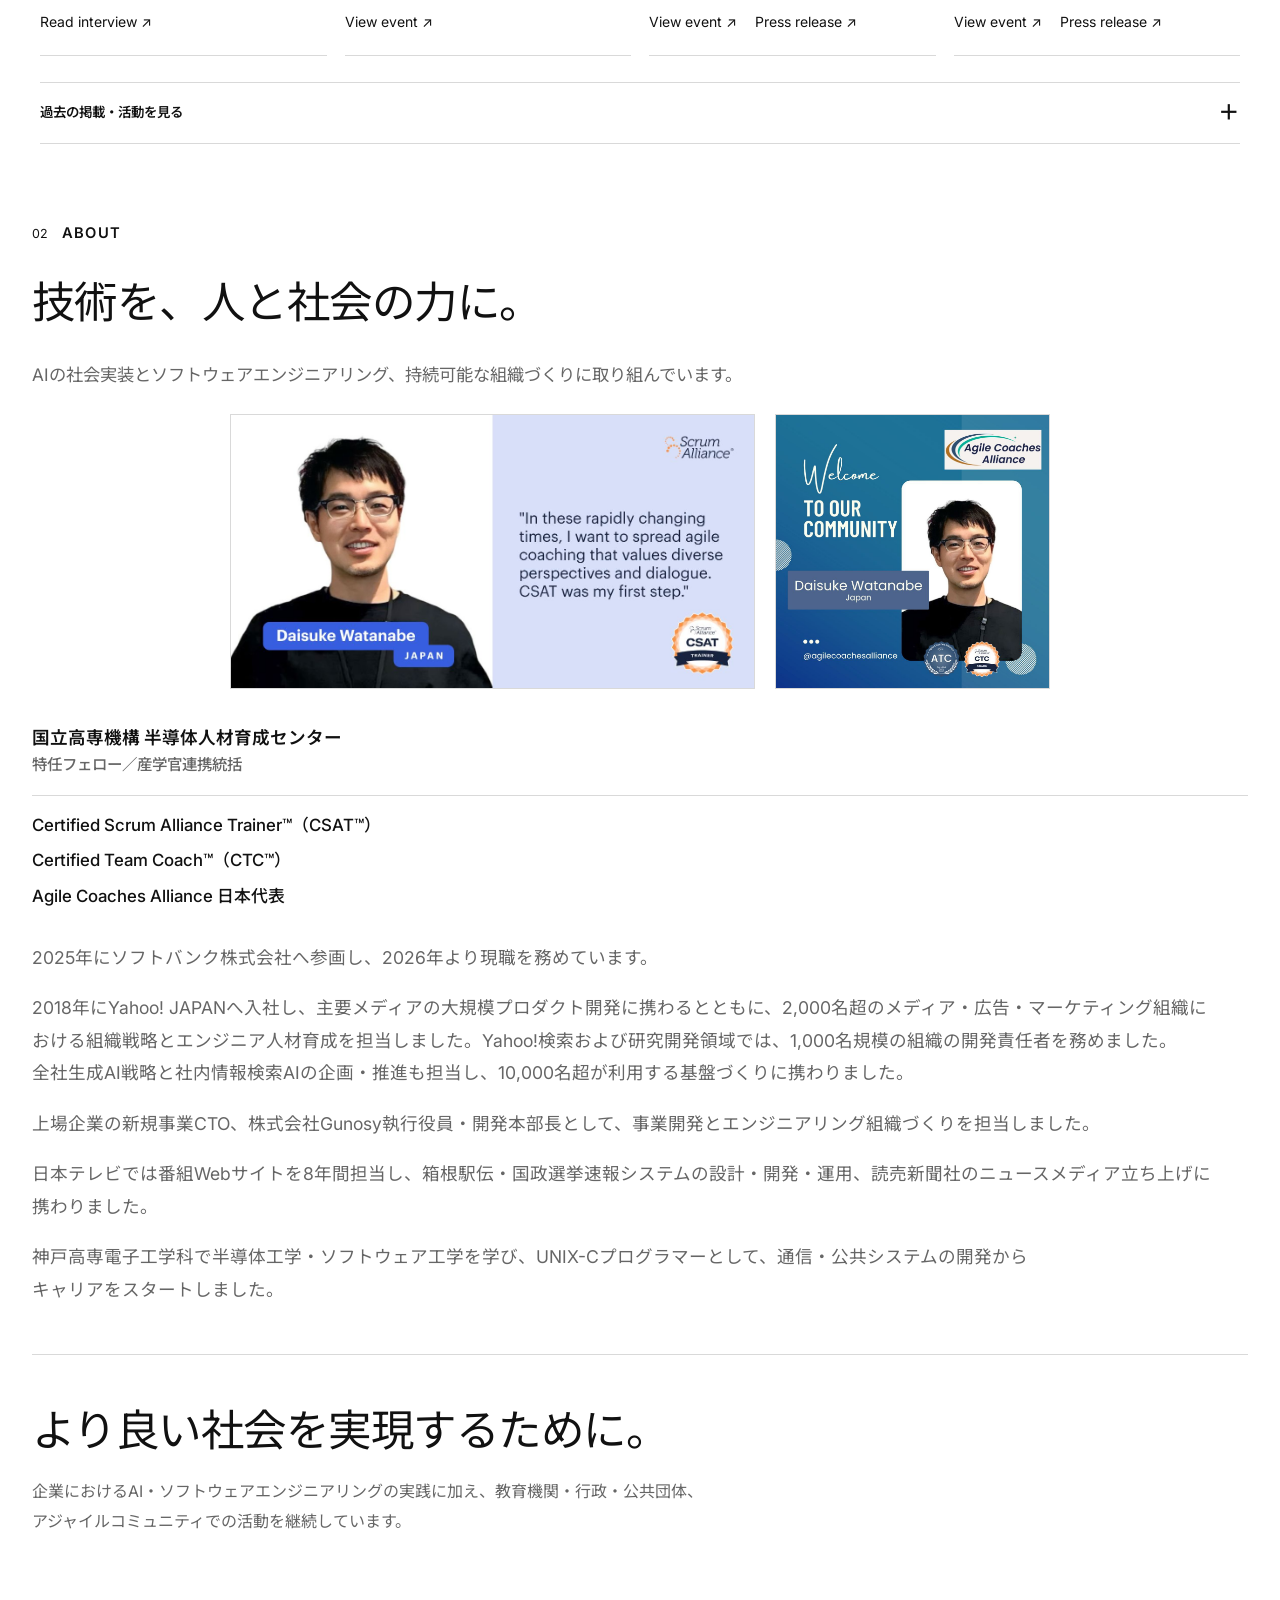
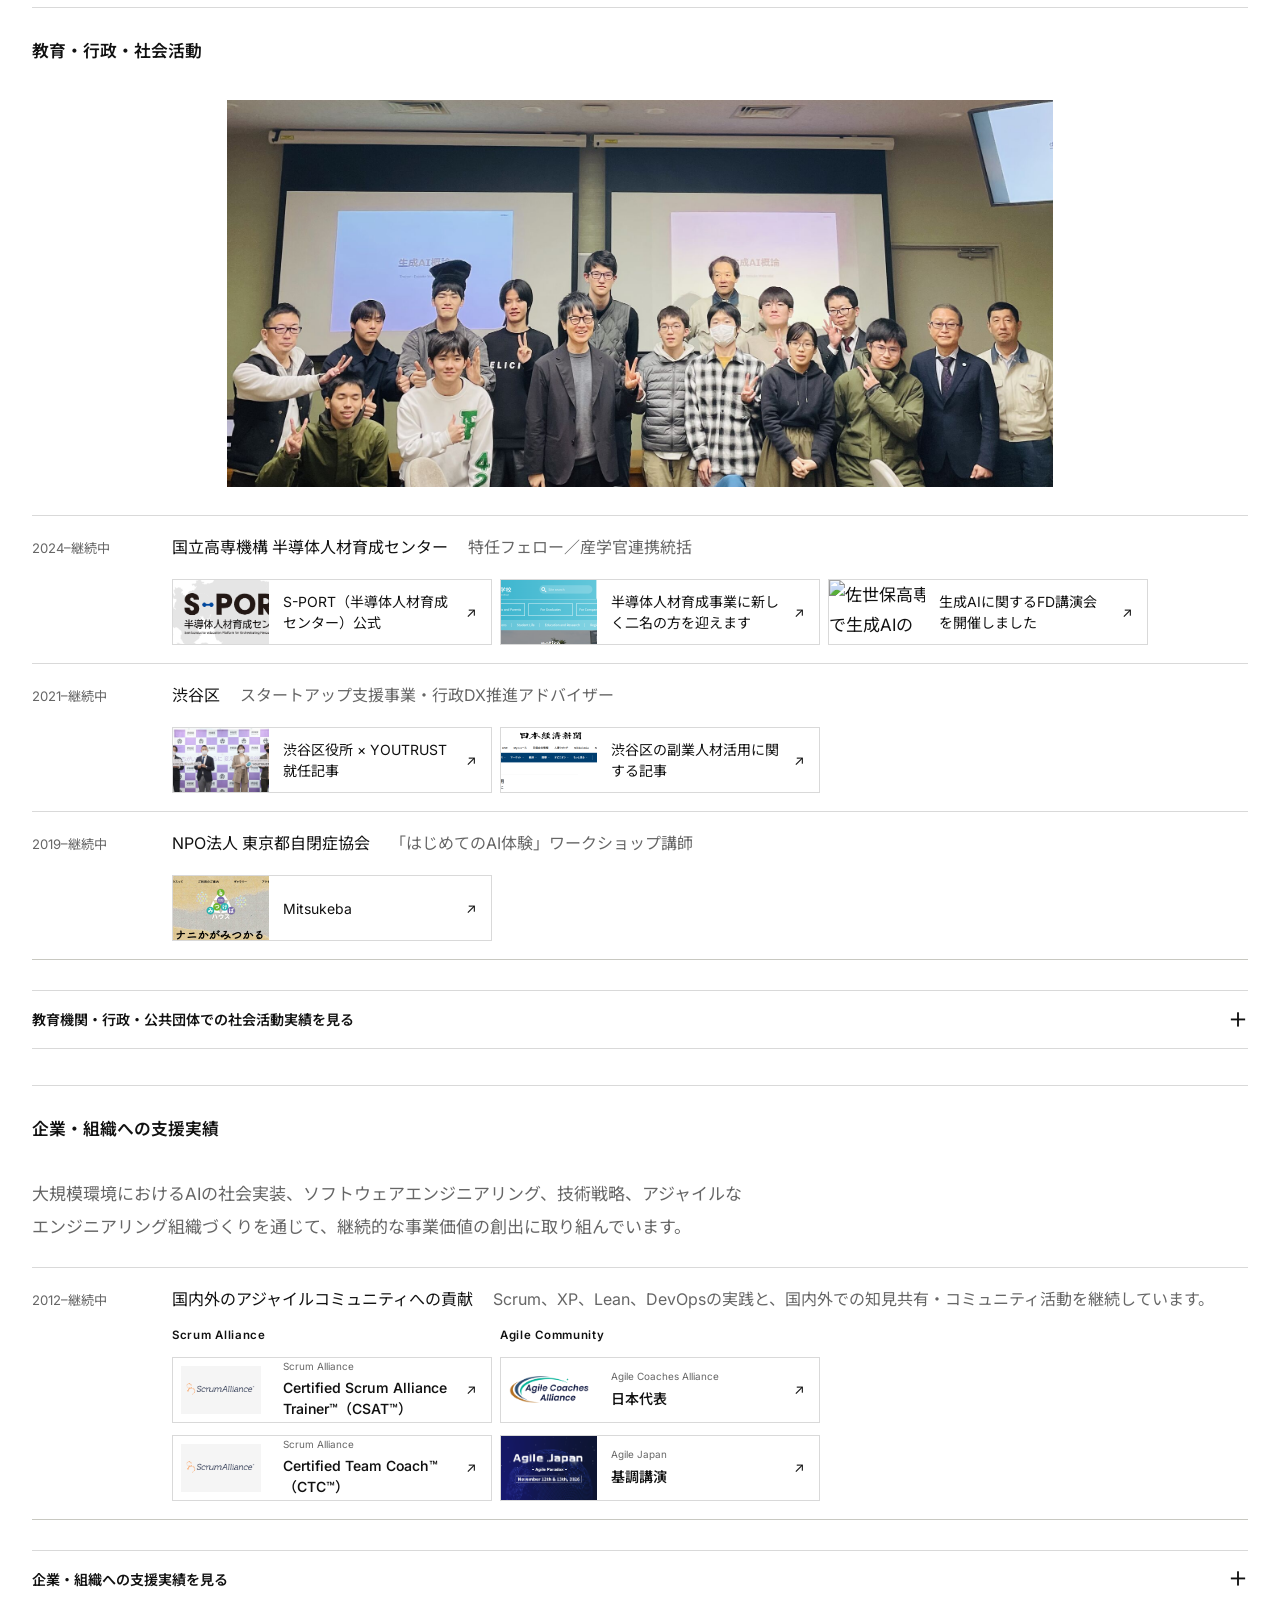
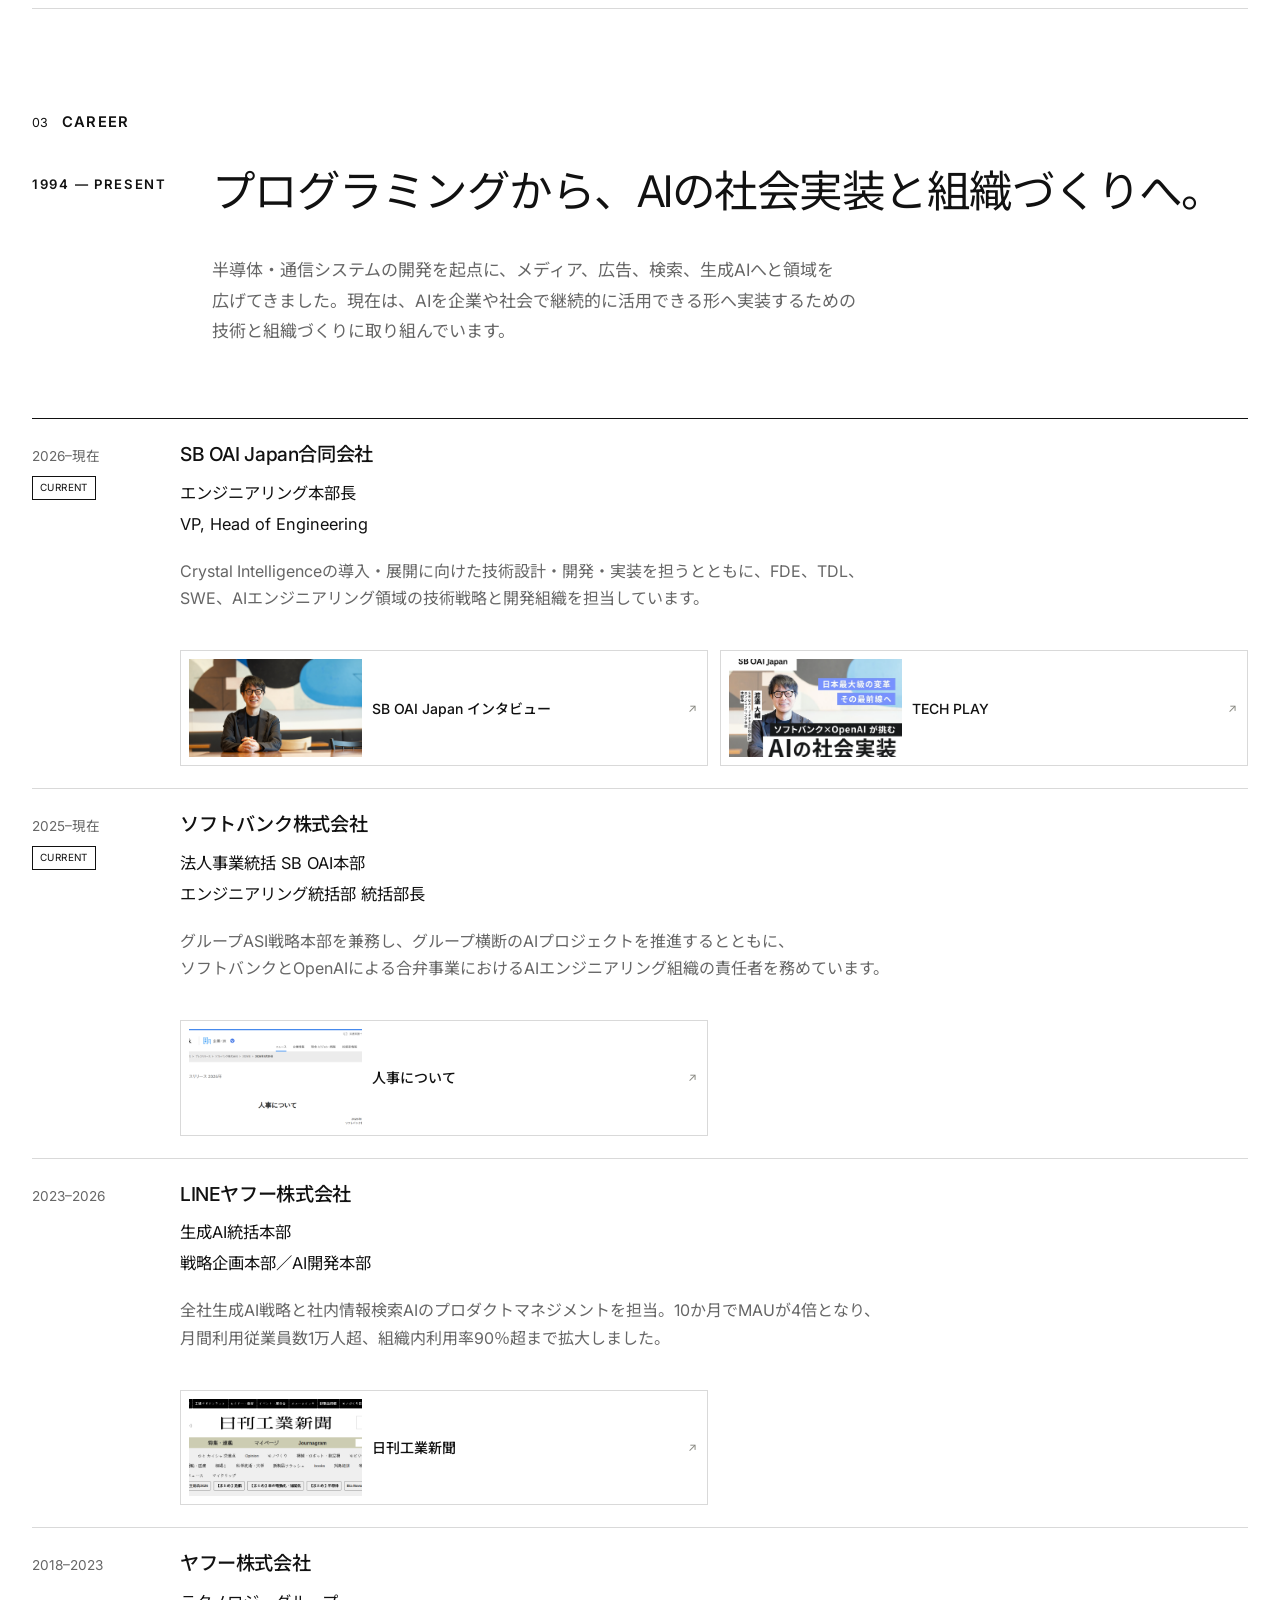
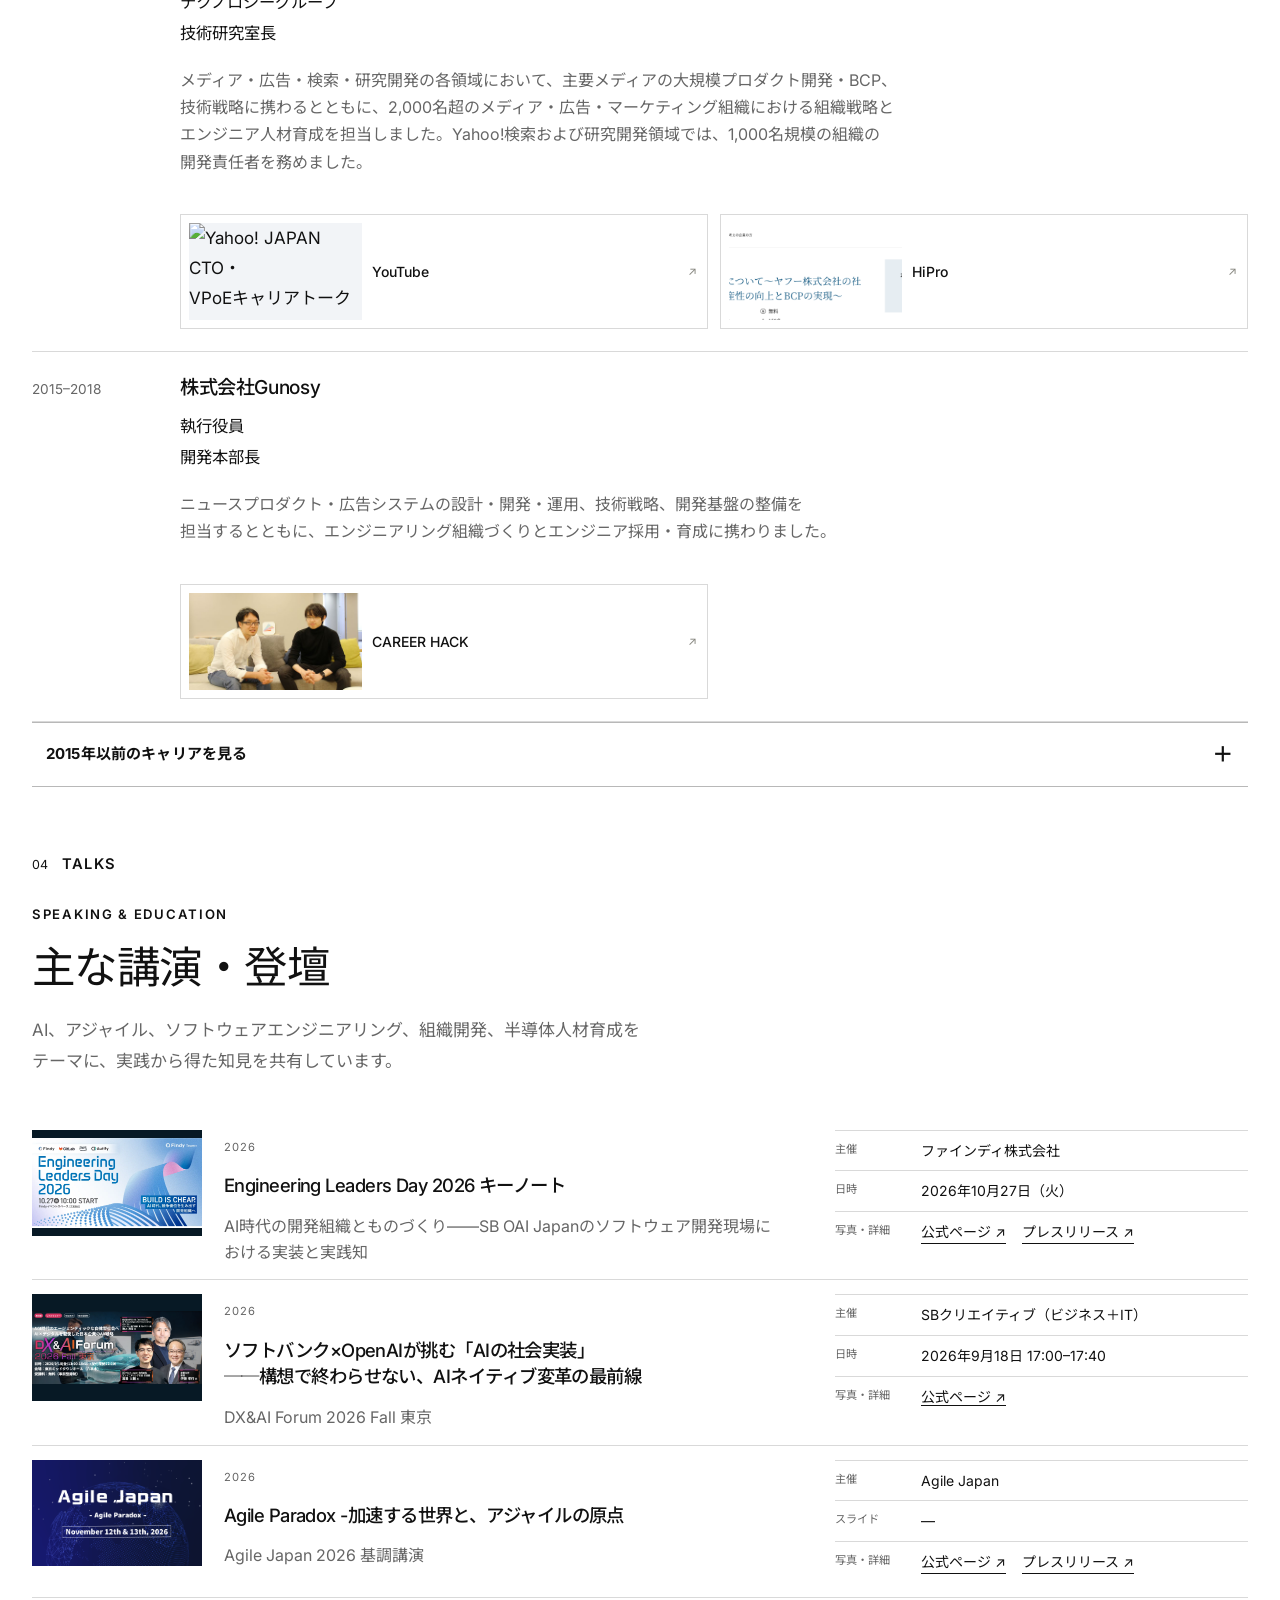
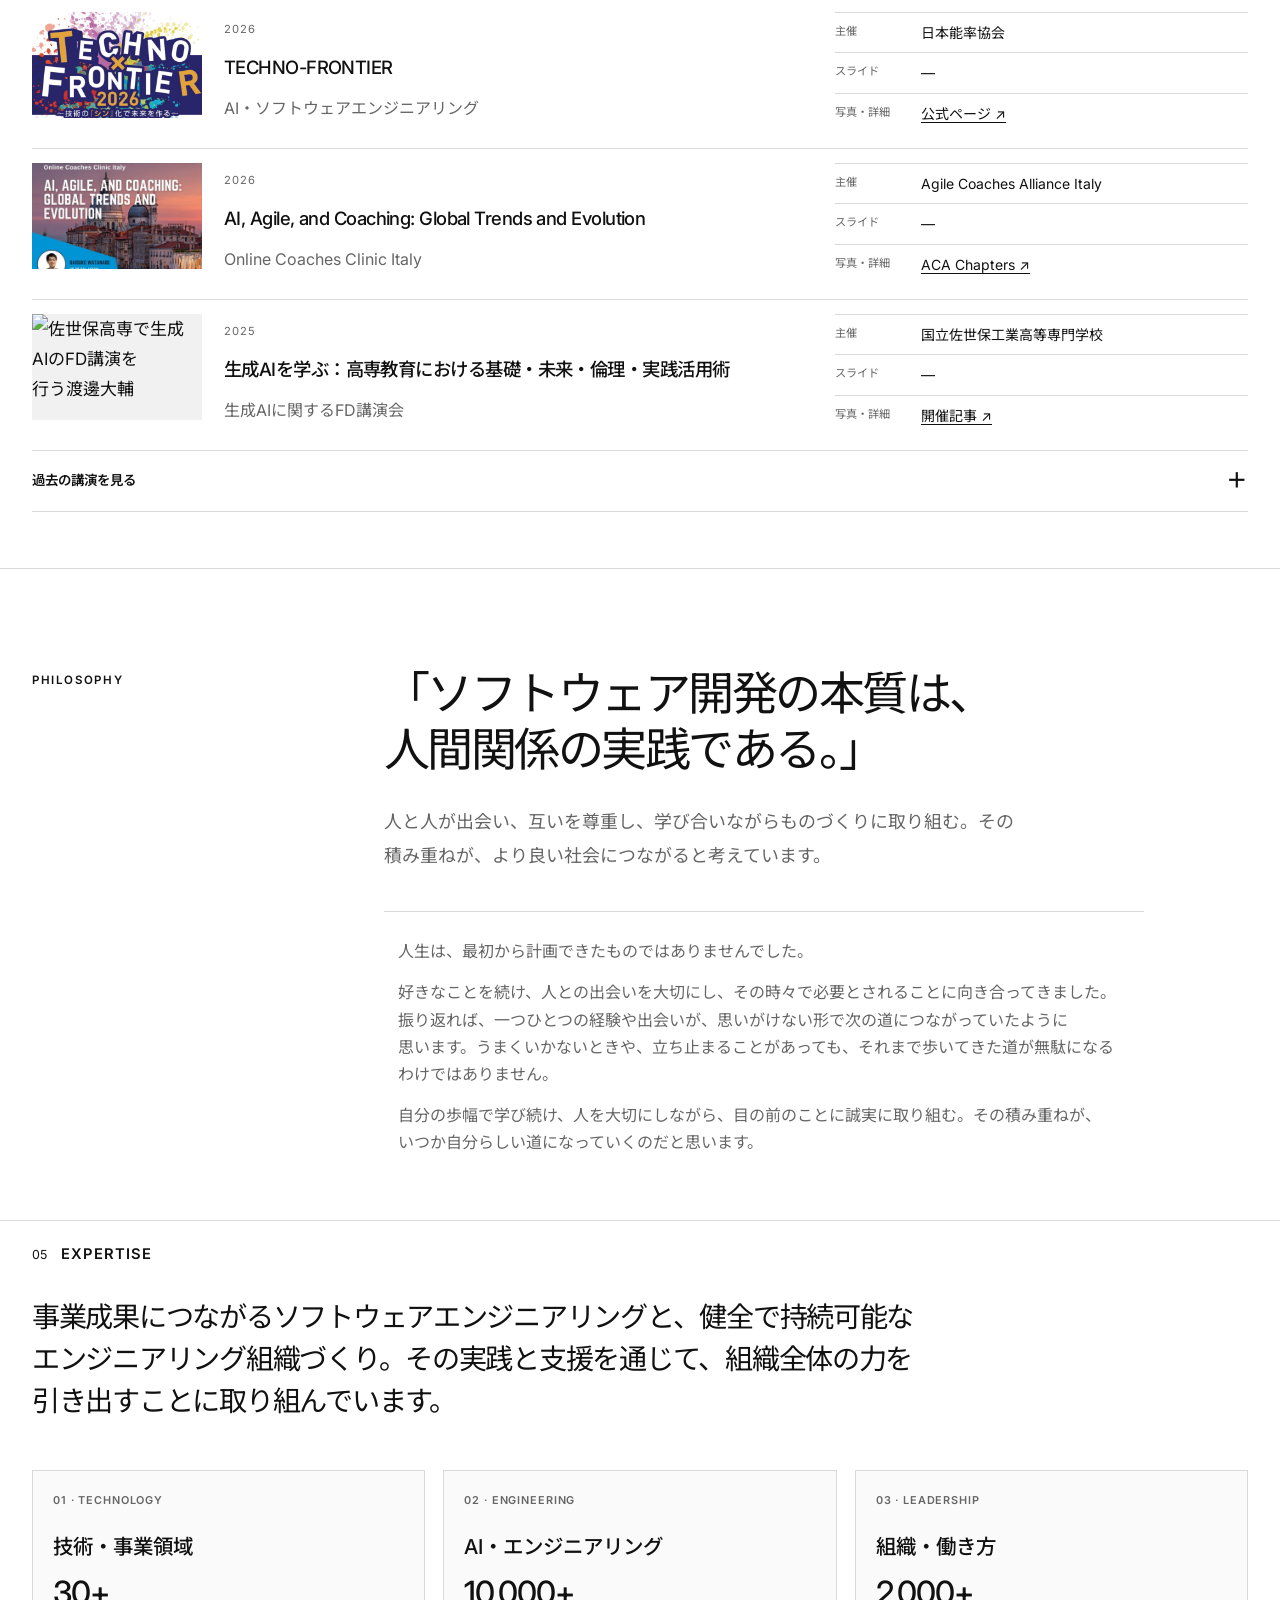
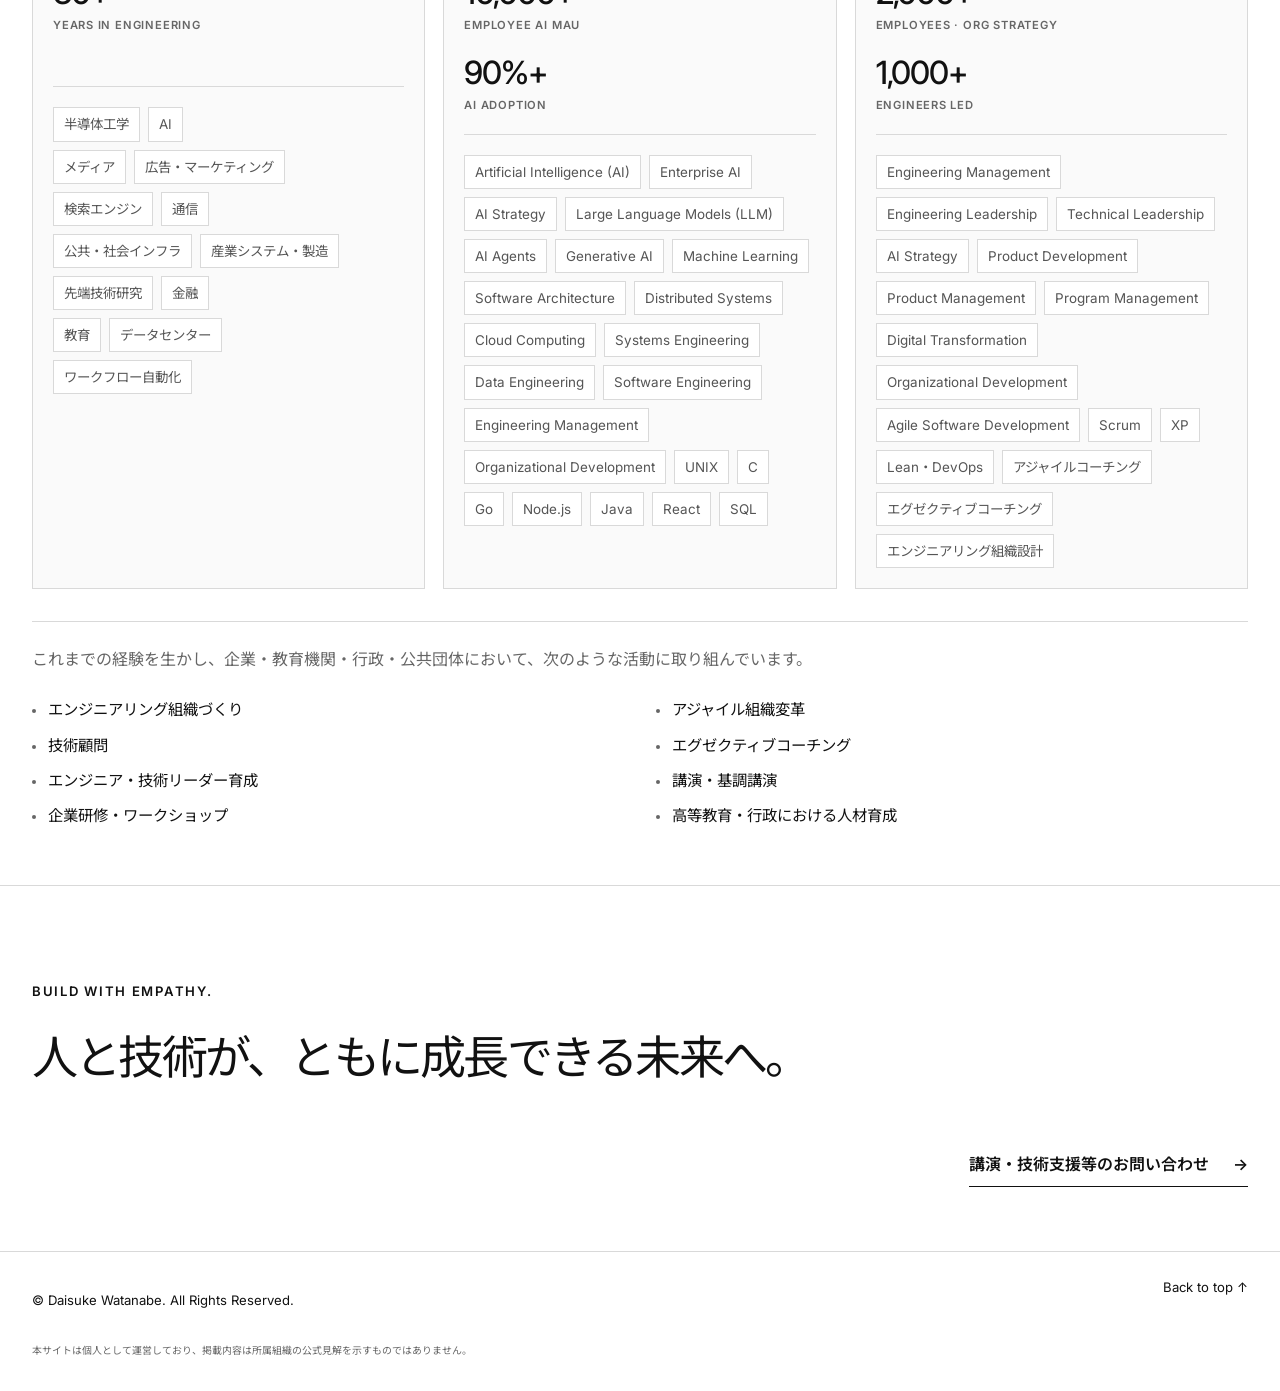
==== commit dbf652bb: "Add spacing below enterprise activity introduction" ====
--- a/index.html
+++ b/index.html
@@ -31,7 +31,7 @@
     <link rel="preconnect" href="https://fonts.googleapis.com" />
     <link rel="preconnect" href="https://fonts.gstatic.com" crossorigin />
     <link href="https://fonts.googleapis.com/css2?family=Inter:wght@400;500;600&amp;family=Noto+Sans+JP:wght@400;500;600&amp;display=swap" rel="stylesheet" />
-    <link rel="stylesheet" href="./styles.css?v=20260905aboutwidth" />
+    <link rel="stylesheet" href="./styles.css?v=20260905enterprisegap" />
     <script type="application/ld+json">
       {
         "@context": "https://schema.org",
--- a/styles.css
+++ b/styles.css
@@ -1249,6 +1249,7 @@
   color: var(--muted);
   line-height: 1.9;
 }
+.enterprise-activity .activity-domain-body > p { margin-bottom: 24px; }
 .education-activity .ongoing-activities { margin: 0; }
 .education-activity .project-list { margin: 0; }
 .agile-activity-links {
@@ -1442,7 +1443,7 @@
 }
 .featured-more[open] summary span,
 .career-archive[open] summary span { transform: rotate(45deg); }
-.featured-more-grid { display: grid; grid-template-columns: repeat(3, minmax(0, 1fr)); gap: 32px 22px; padding-top: 28px; }
+.featured-more-grid { display: grid; grid-template-columns: repeat(4, minmax(0, 1fr)); gap: 32px 22px; padding-top: 28px; }
 .career-archive { grid-column: 1 / -1; }
 .career-archive summary {
   padding-right: 14px;
@@ -1562,7 +1563,7 @@
 .activity-link-tile:not(:has(.activity-link-image)) { grid-template-columns: minmax(0, 1fr) auto; padding-left: 14px; }
 .activity-link-tile:hover { border-color: var(--ink); }
 
-@media (max-width: 900px) {
+@media (max-width: 1100px) {
   .featured-more-grid { grid-template-columns: repeat(2, minmax(0, 1fr)); }
 }
 
